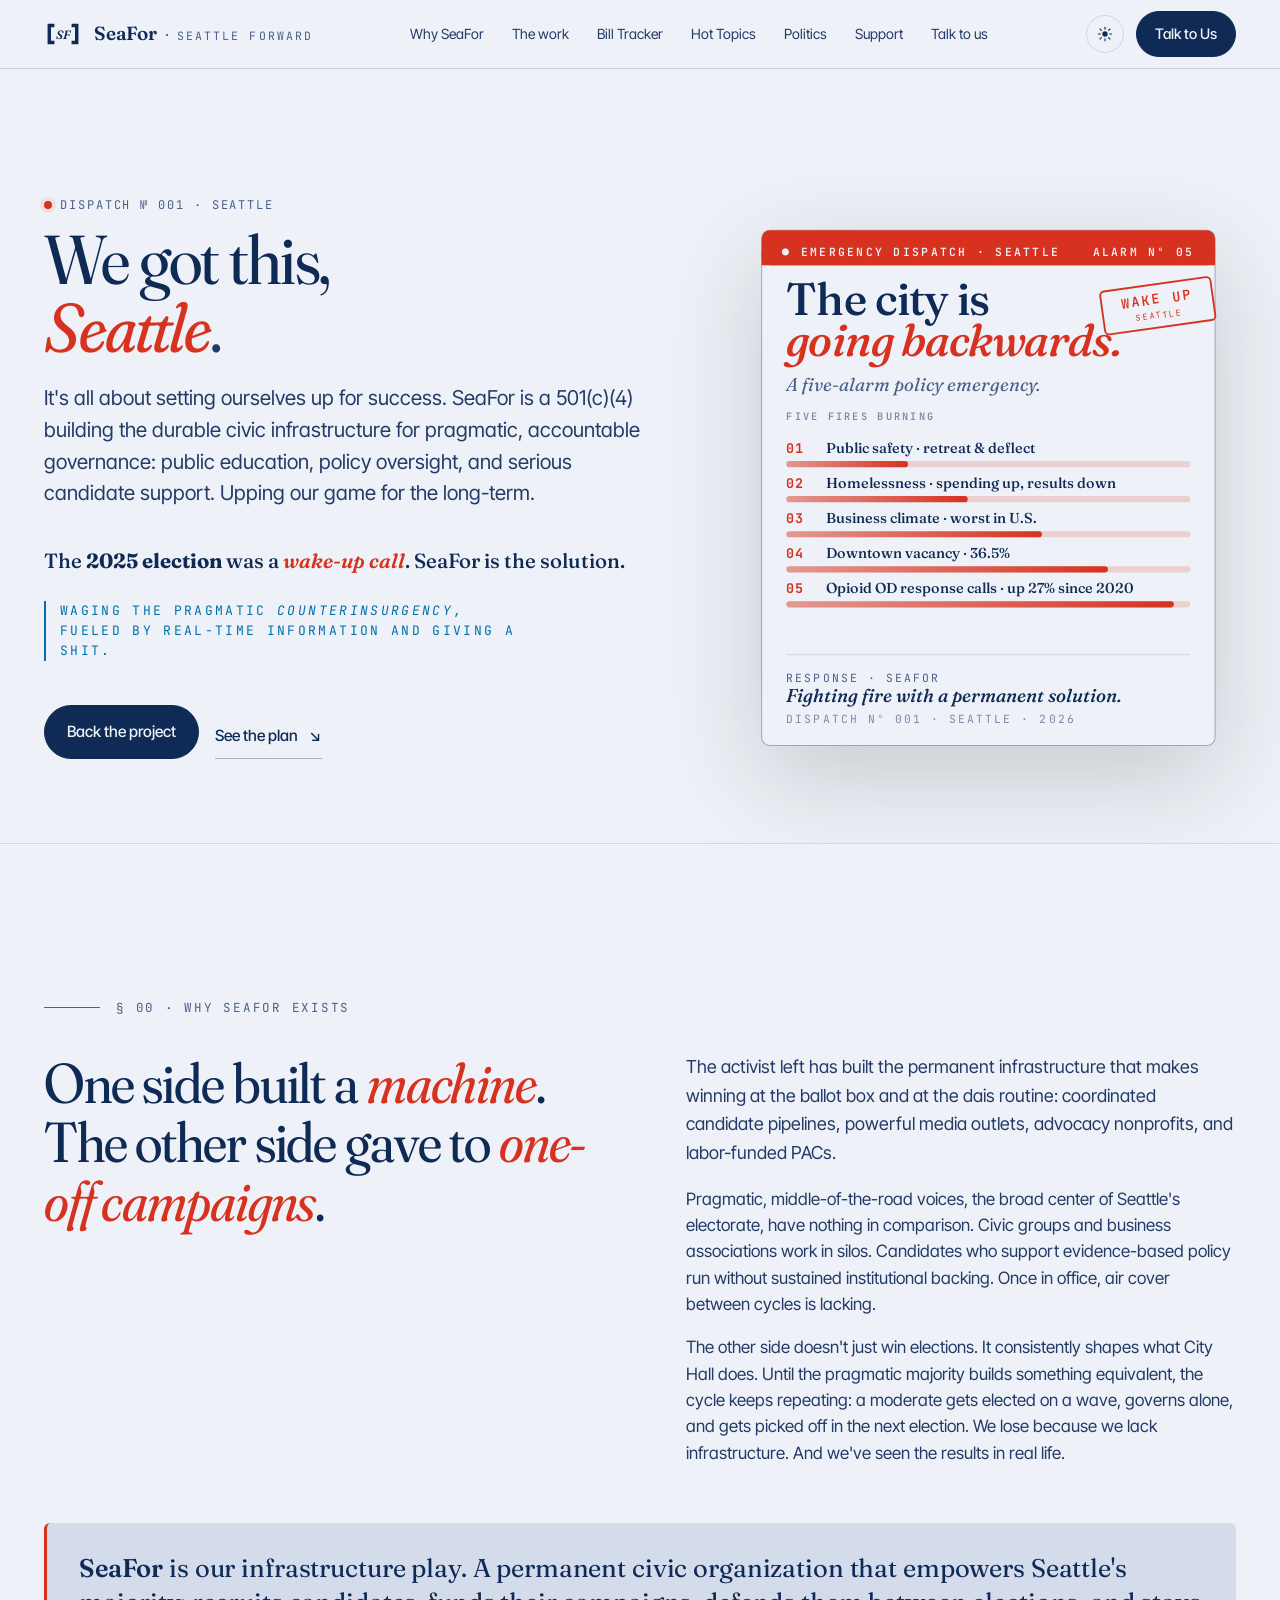
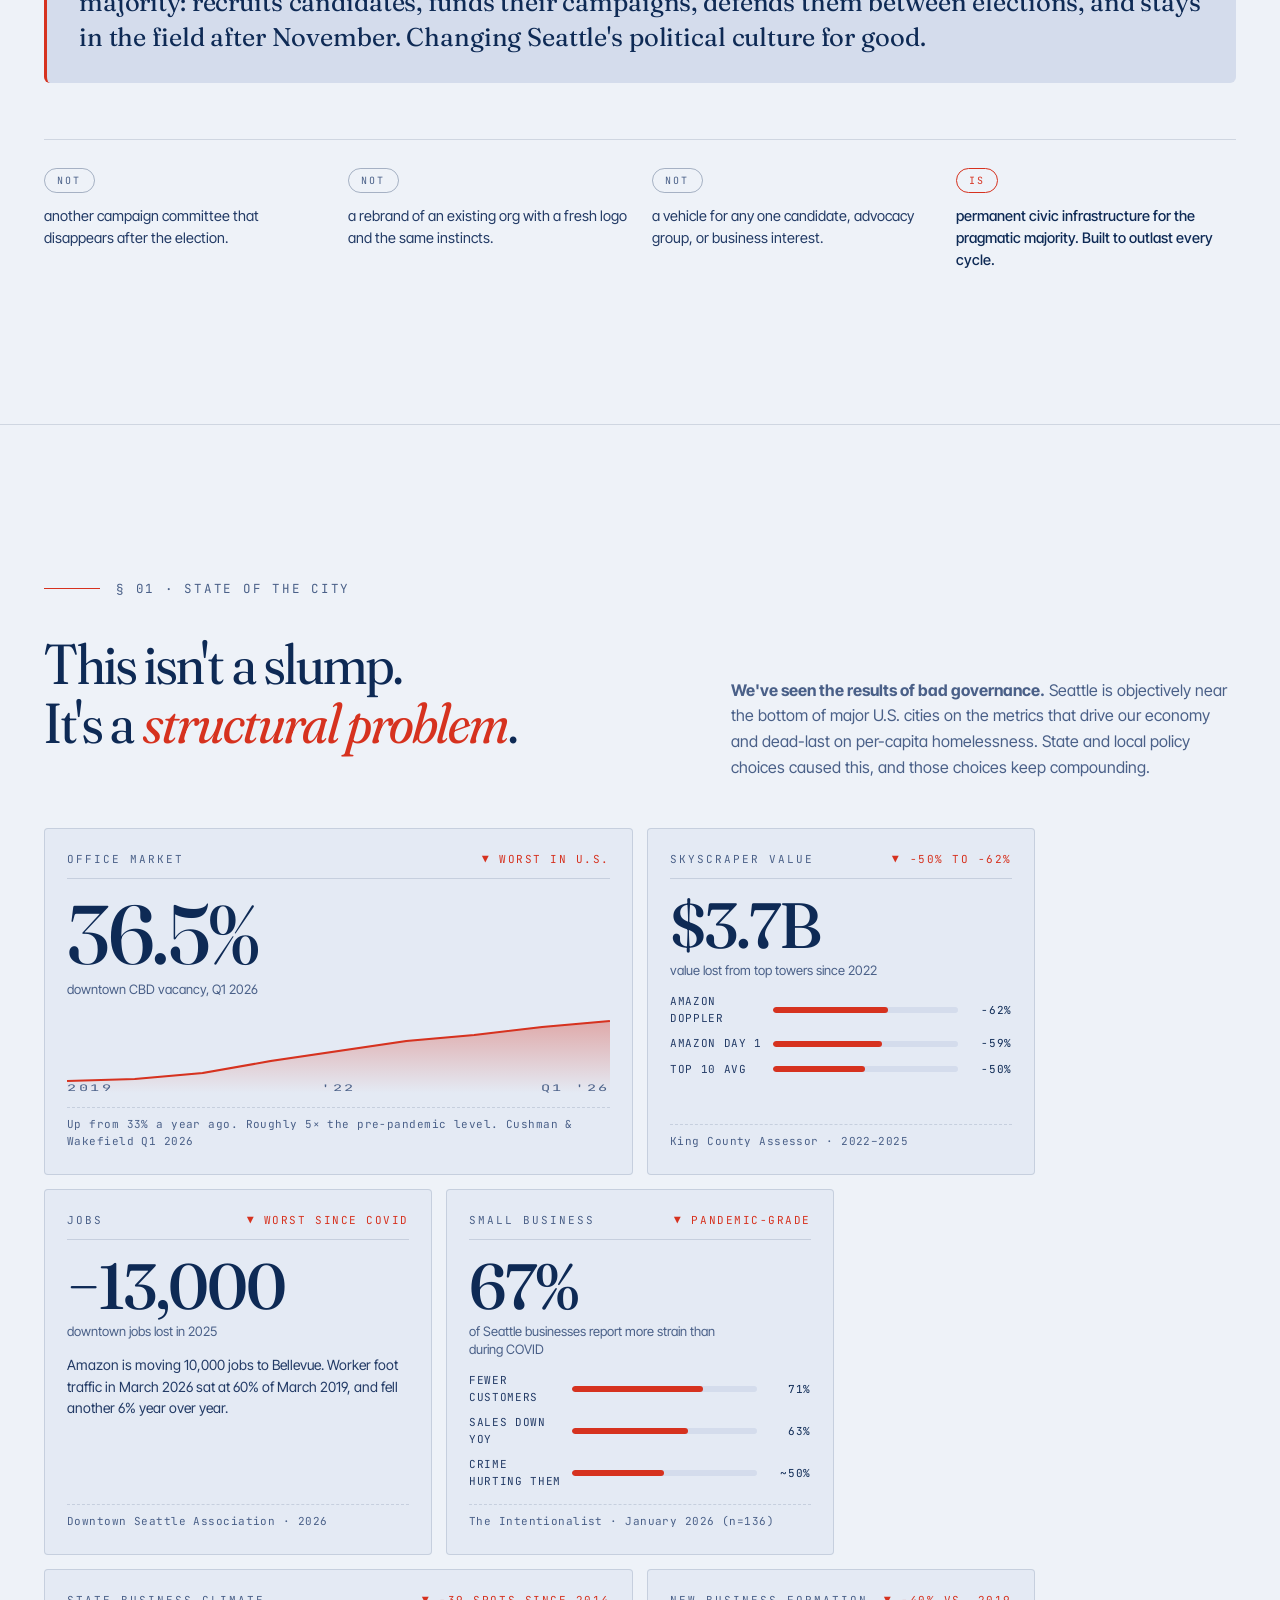
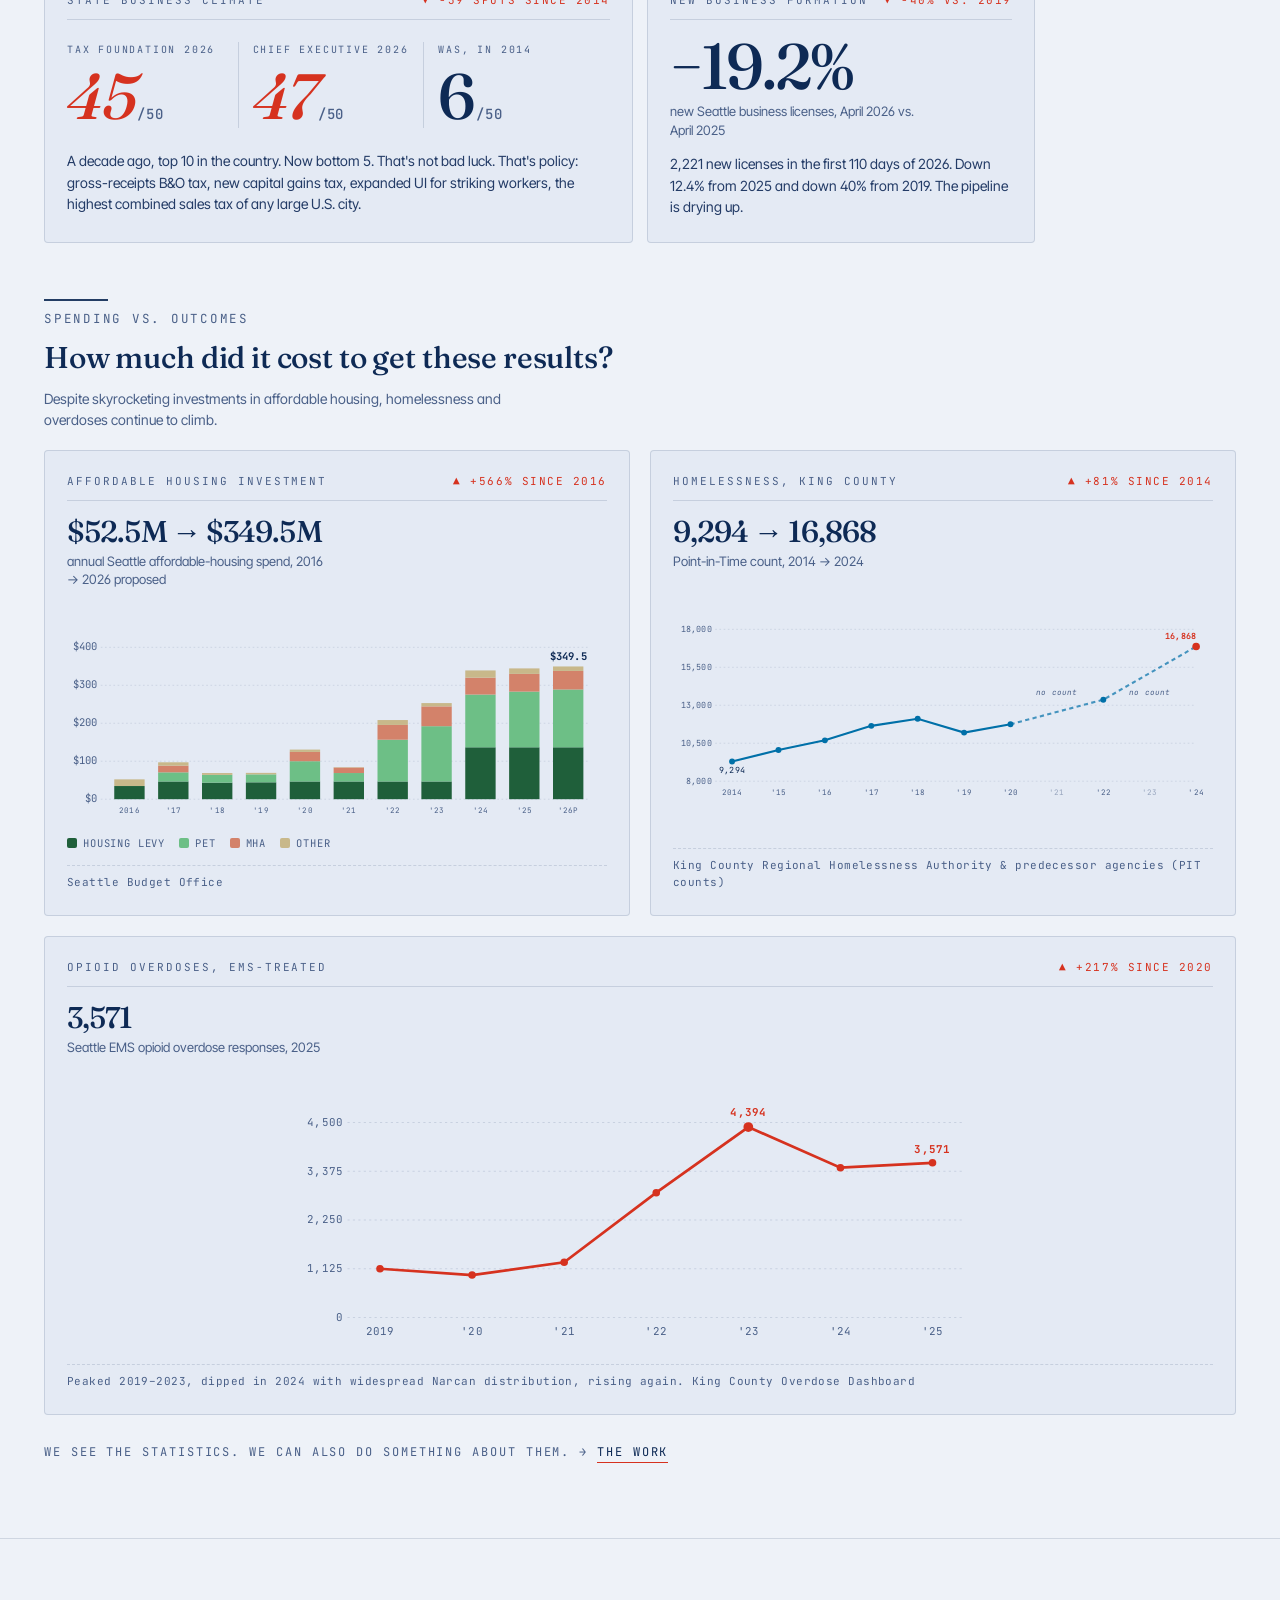
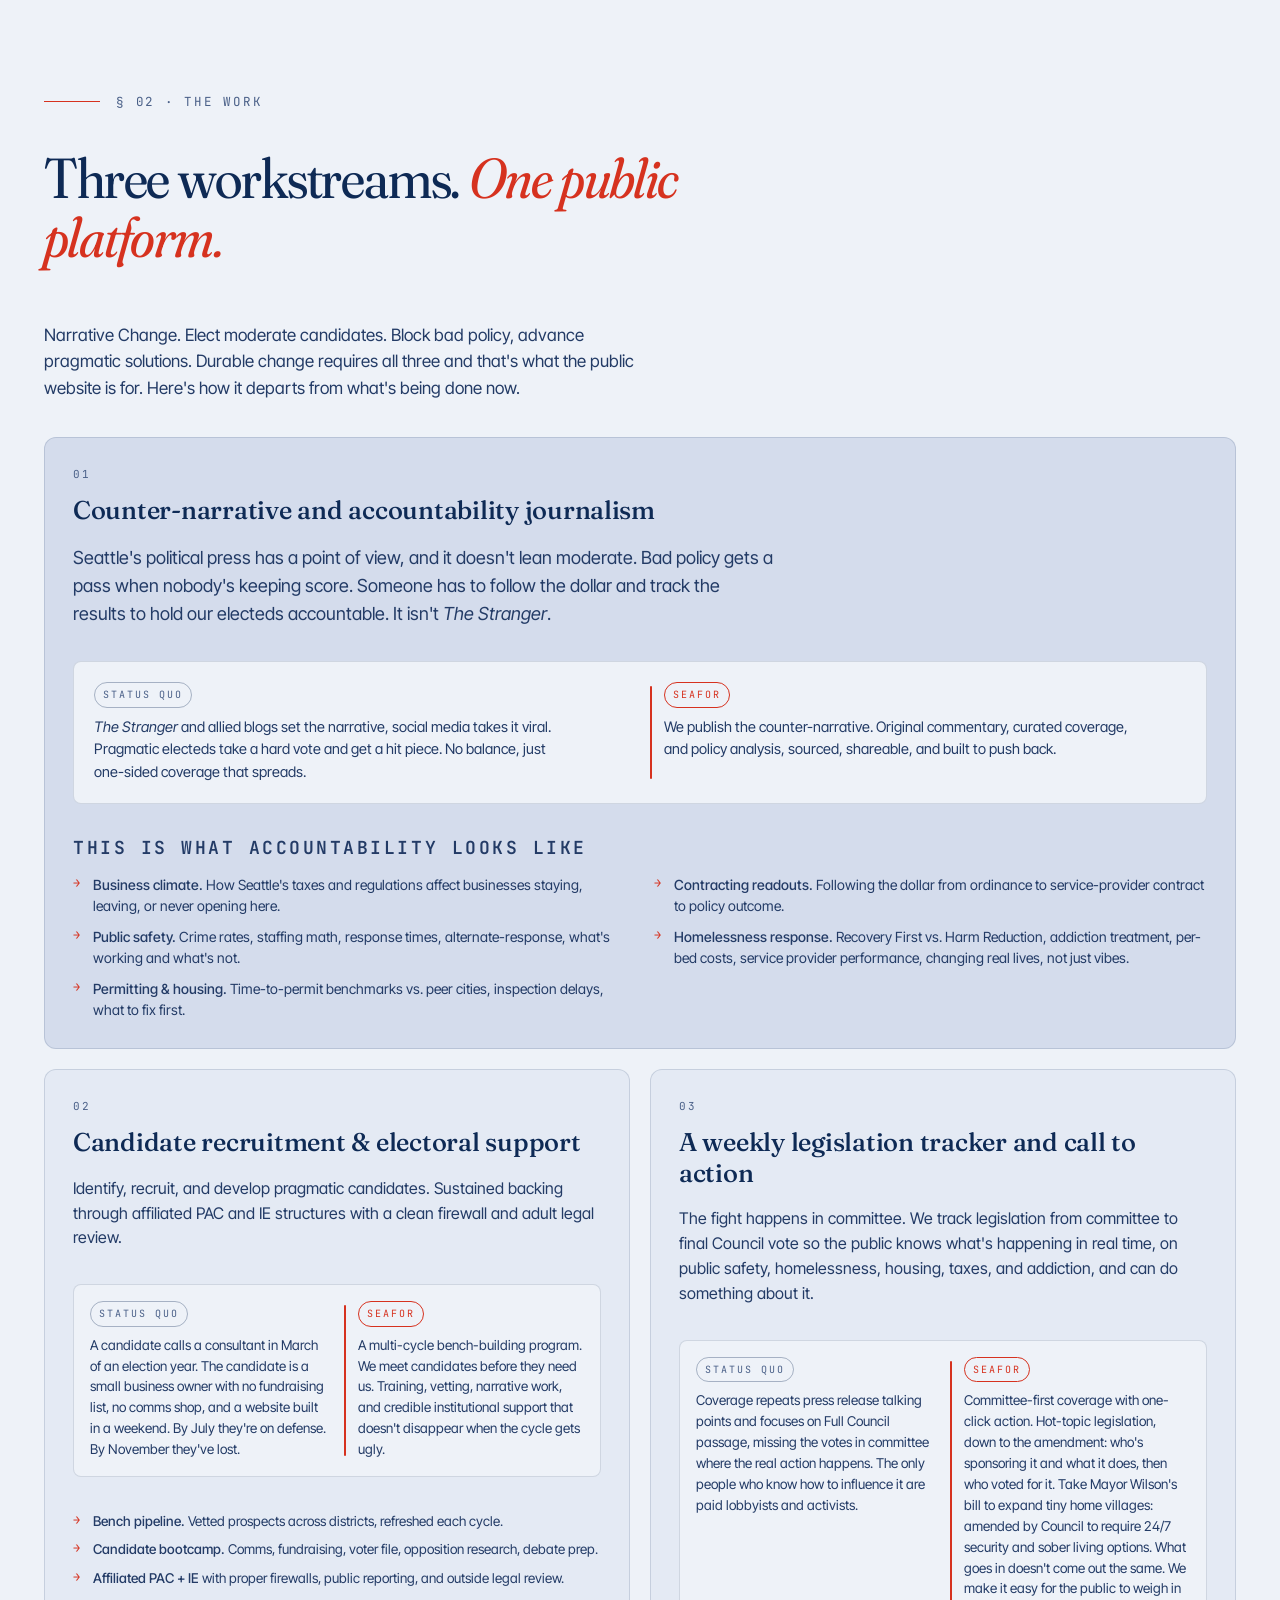
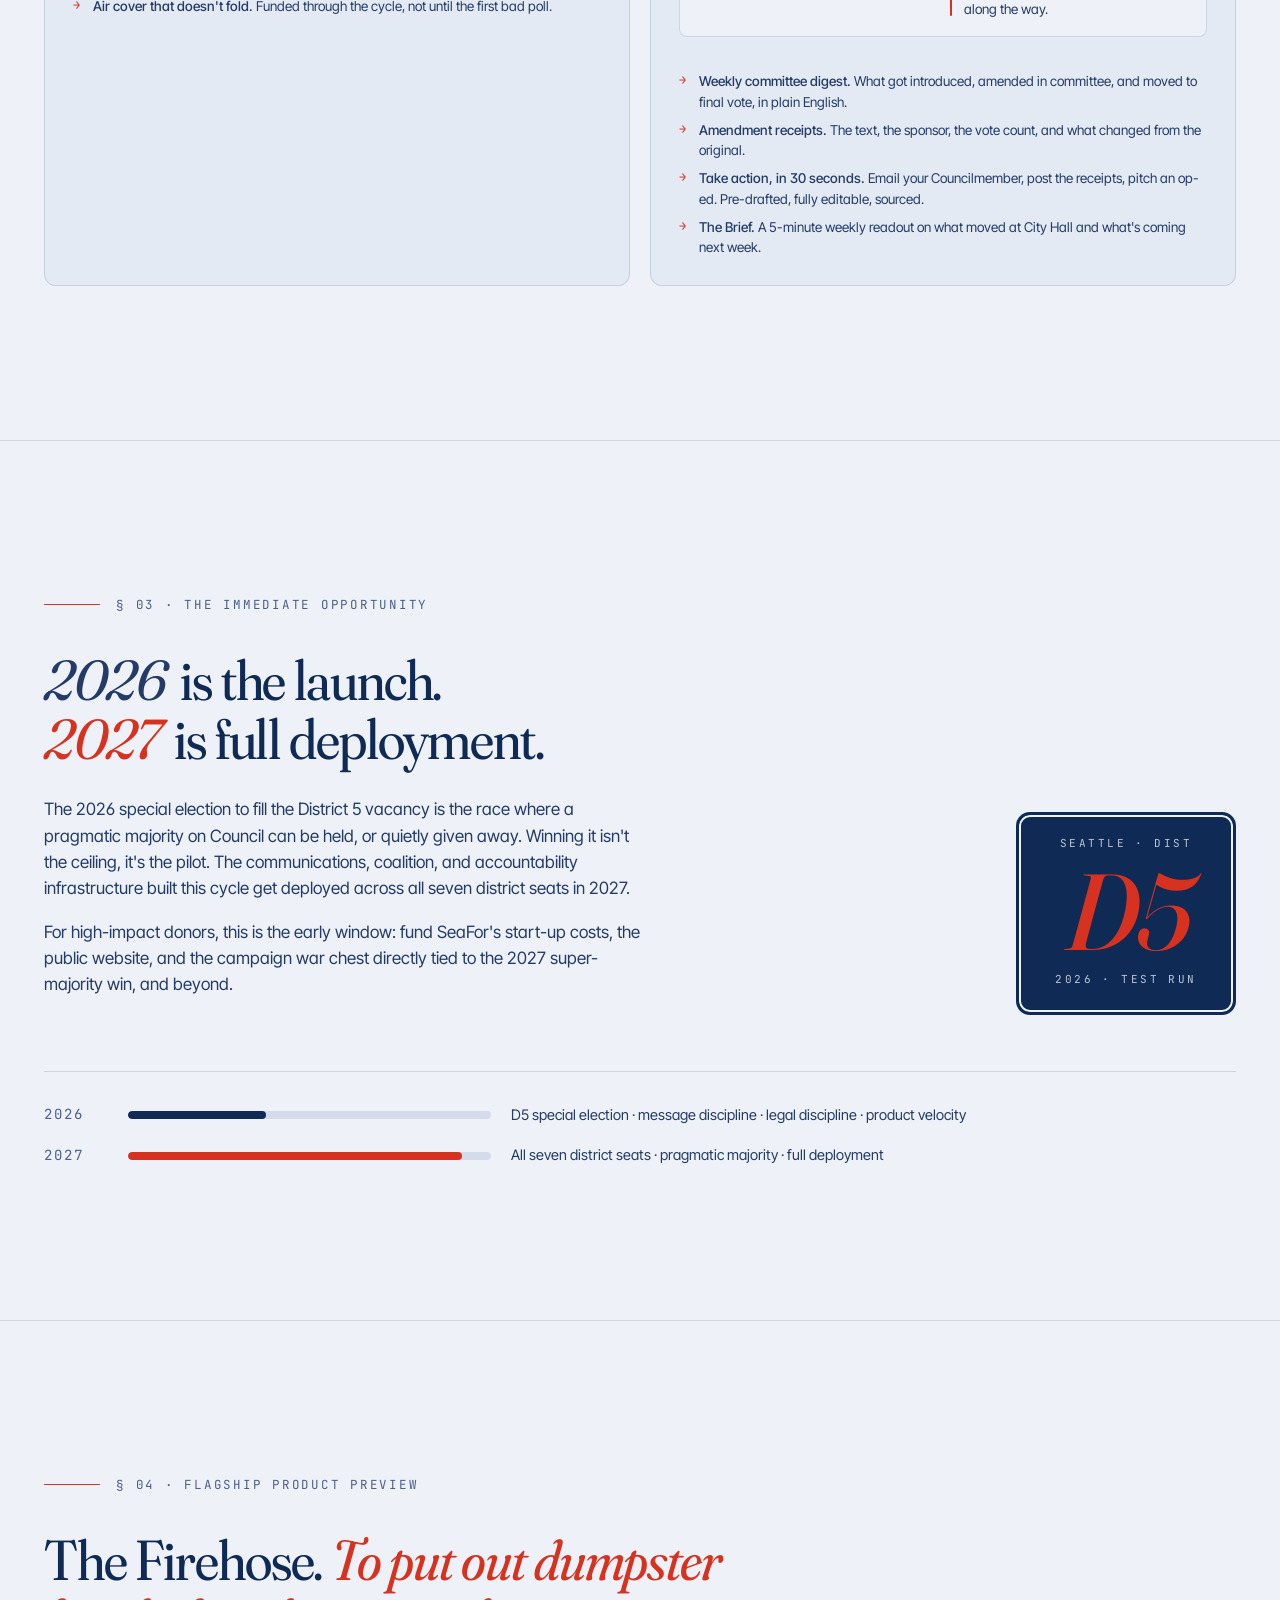
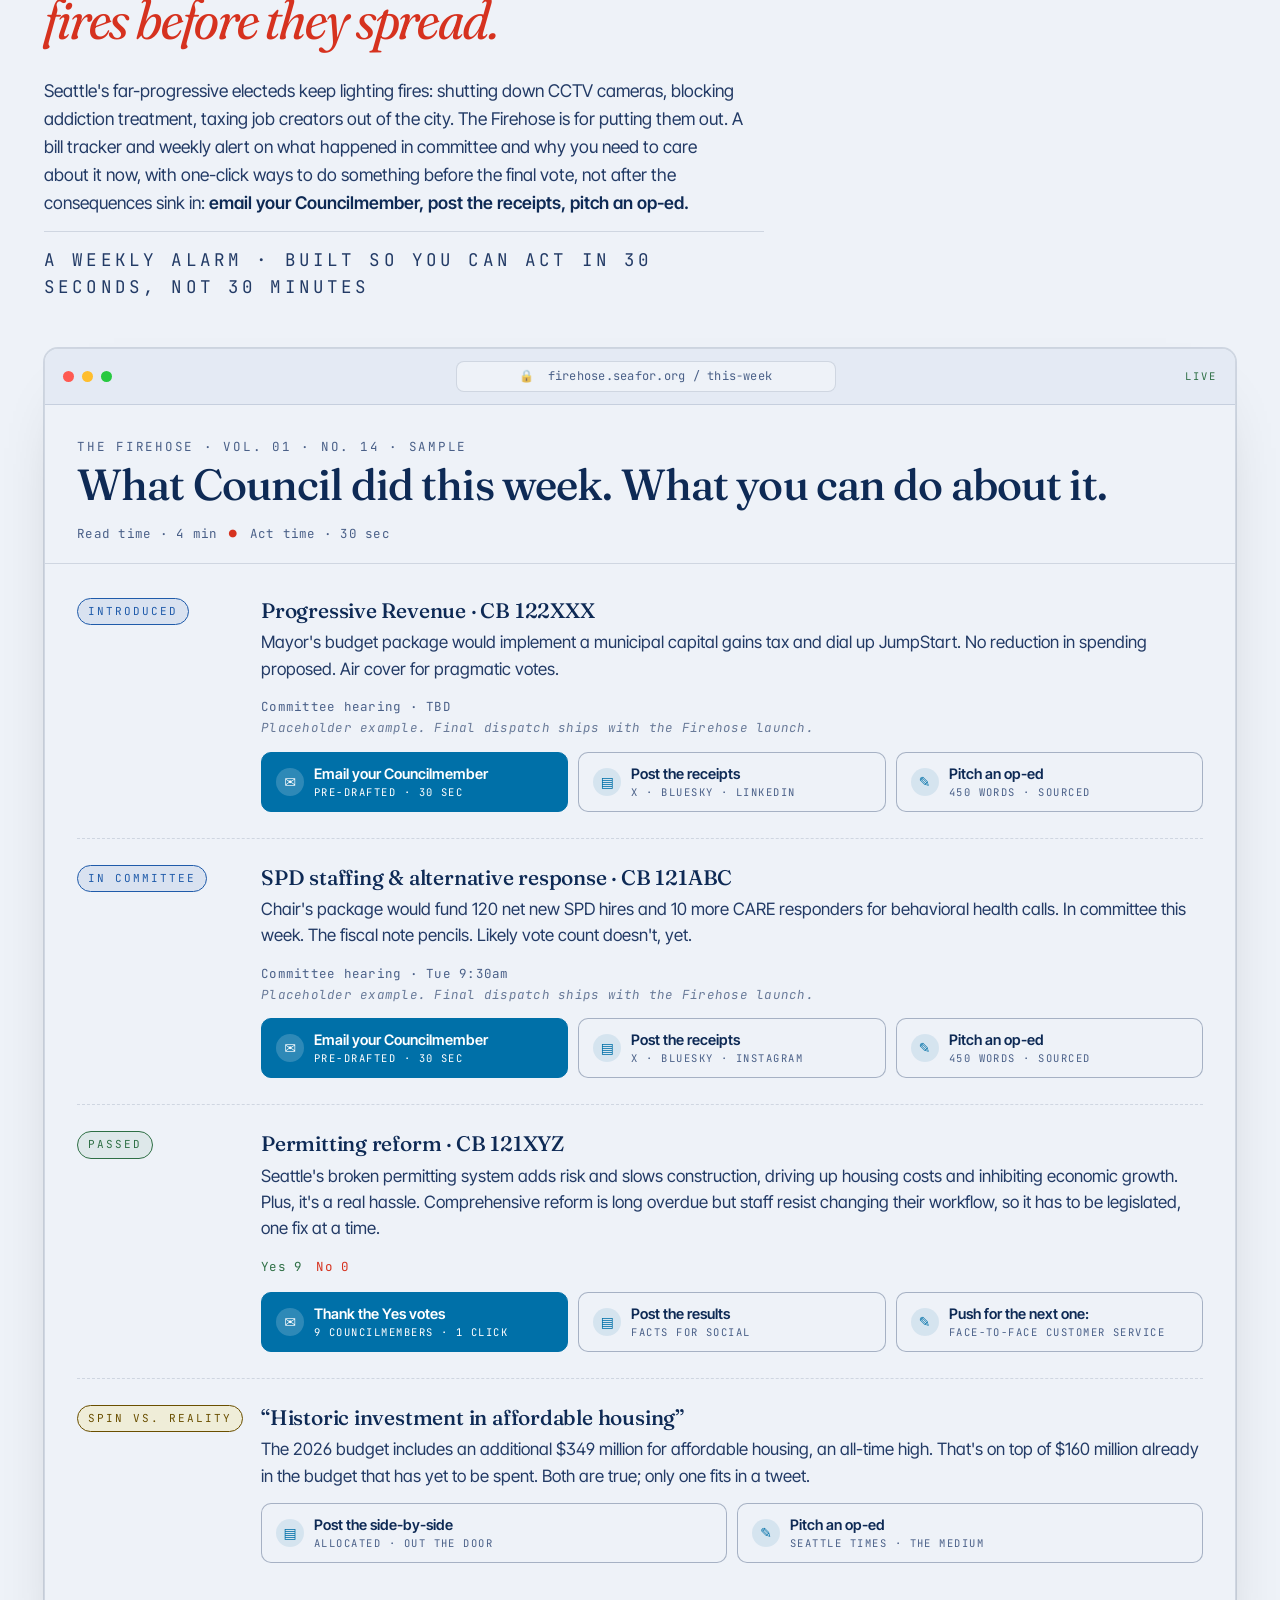
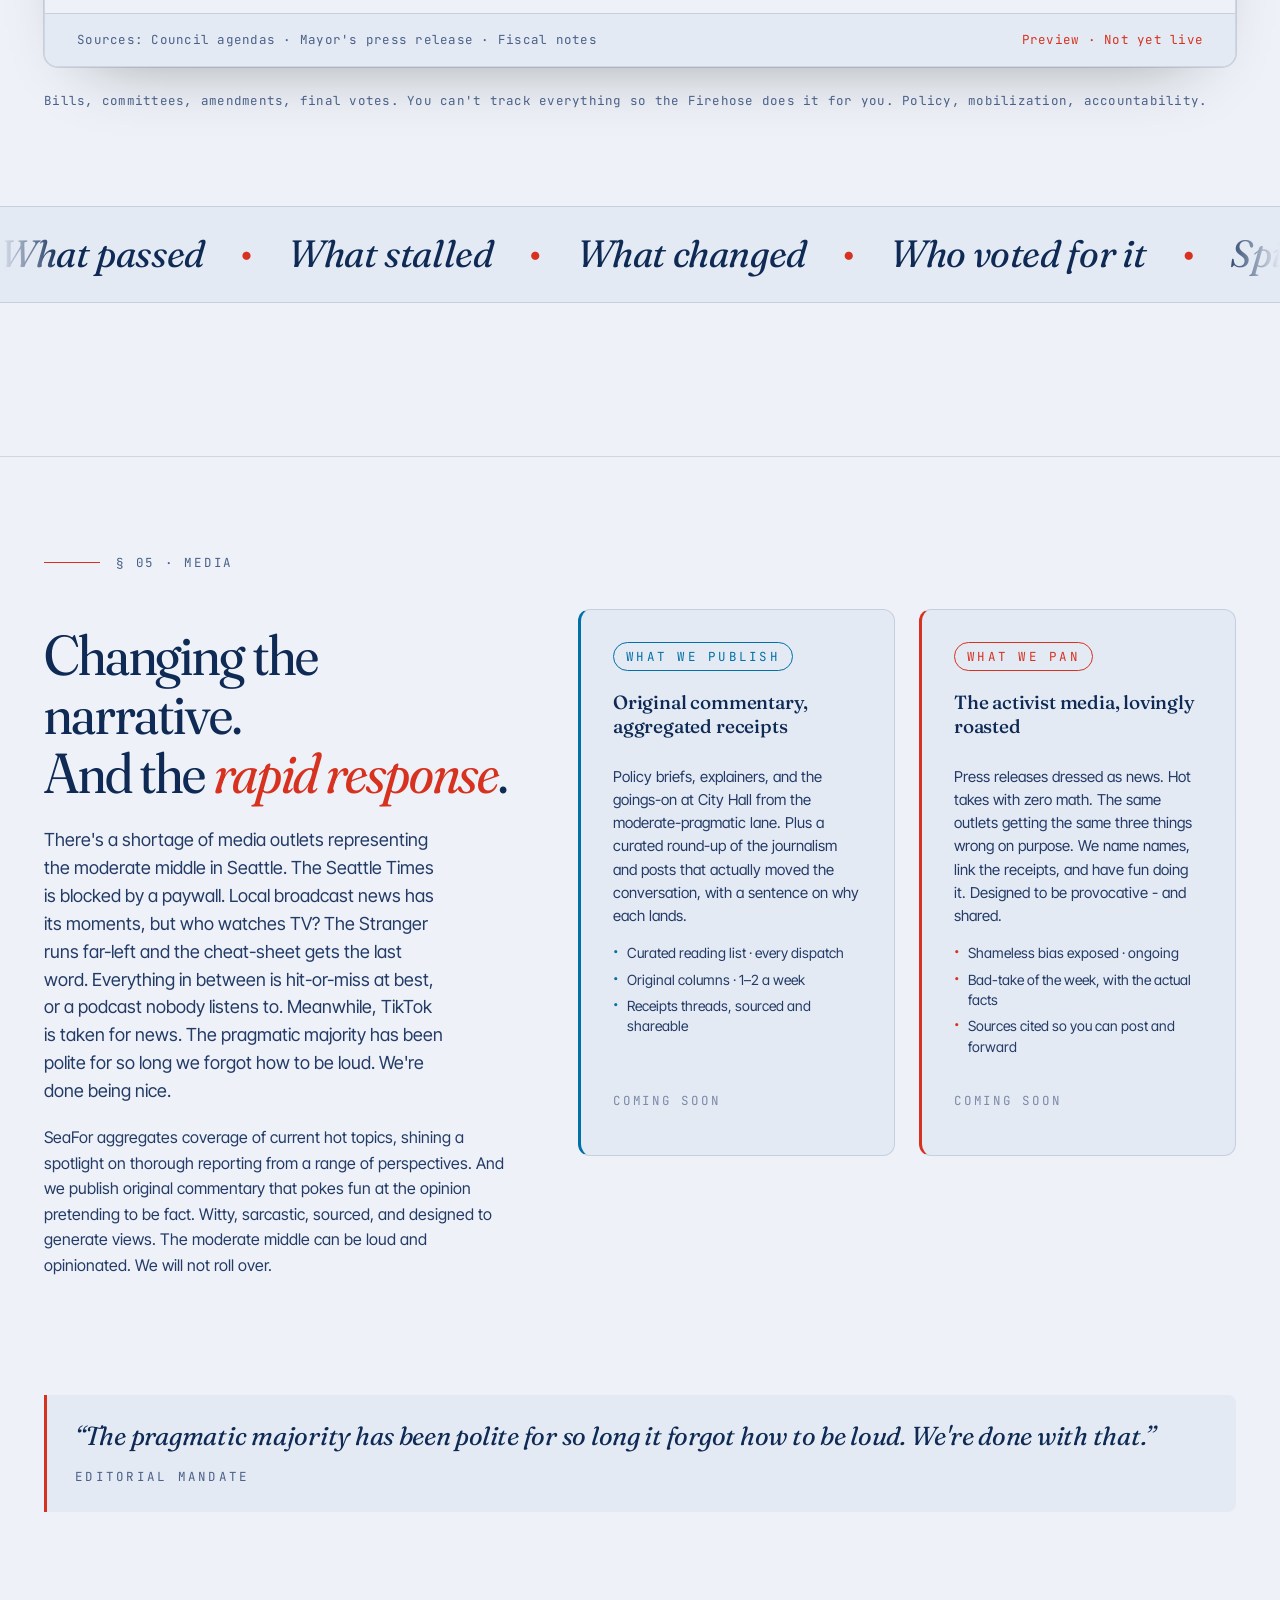
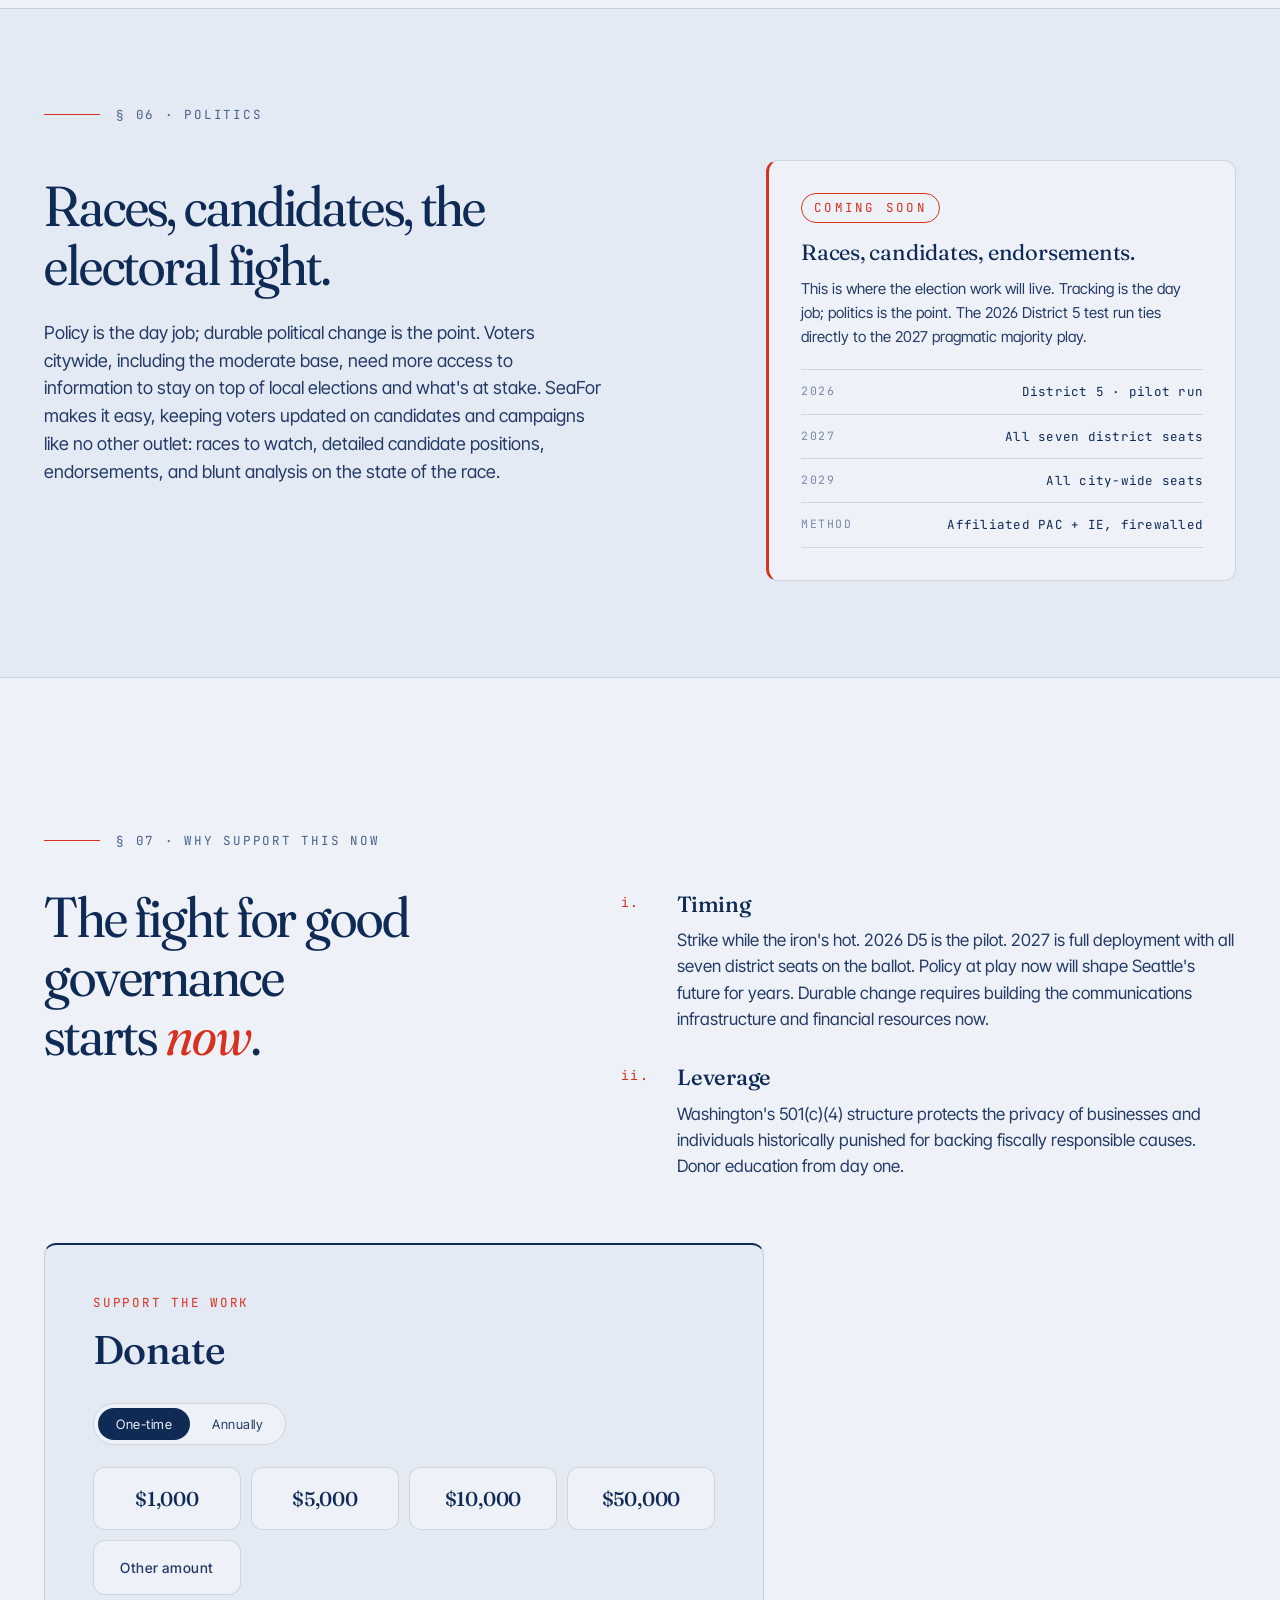
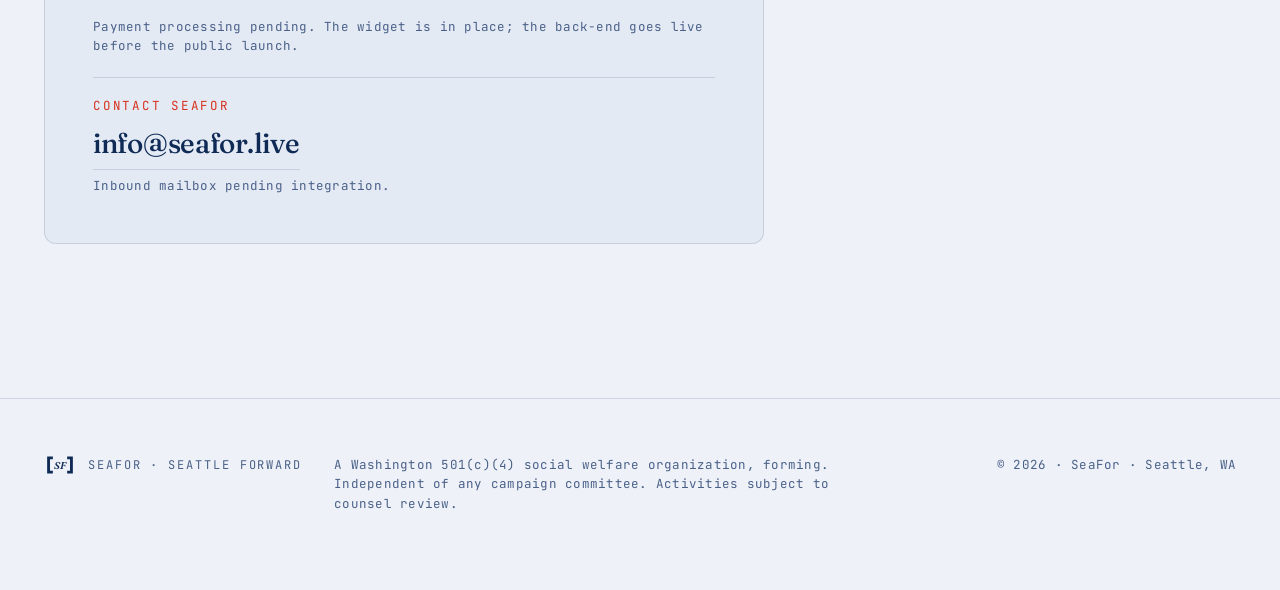
==== index.html @ 9d3f2cf2 "Round 3 copy edits per Sara: rewrite §05/§06/§07, add donate widget, FAQ updates §05 Media: - Lede t" ====
<!doctype html>
<html lang="en" data-theme="light">
<head>
  <meta charset="utf-8" />
  <meta name="viewport" content="width=device-width, initial-scale=1, viewport-fit=cover" />
  <title>SeaFor · Seattle, wake up. Time for a long-term fix.</title>
  <meta name="description" content="Seattle, wake up. Time for a long-term fix. SeaFor is a 501(c)(4) building durable civic infrastructure for pragmatic governance." />
  <meta name="theme-color" content="#0E2A55" />

  <meta property="og:title" content="SeaFor · Seattle, wake up. Time for a long-term fix." />
  <meta property="og:description" content="Seattle, wake up. Time for a long-term fix. SeaFor is the civic infrastructure for the pragmatic center." />
  <meta property="og:type" content="website" />

  <link rel="preconnect" href="https://fonts.googleapis.com" />
  <link rel="preconnect" href="https://fonts.gstatic.com" crossorigin />
  <link href="https://fonts.googleapis.com/css2?family=Fraunces:opsz,wght,SOFT,WONK@9..144,300..900,0..100,0..1&family=Inter+Tight:wght@300..700&family=JetBrains+Mono:wght@400;500;600&display=swap" rel="stylesheet" />

  <link rel="icon" type="image/svg+xml" href="data:image/svg+xml;utf8,<svg xmlns='http://www.w3.org/2000/svg' viewBox='0 0 32 32'><rect width='32' height='32' rx='4' fill='%230E0F0C'/><path d='M7 9 H11 V23 H7 Z M21 9 H25 V23 H21 Z' fill='%23F4F1EA'/><path d='M11 9 H21 V11 H13 V15 H20 V17 H13 V21 H21 V23 H11 Z' fill='%23F4F1EA'/></svg>" />

  <link rel="stylesheet" href="./styles.css" />
</head>
<body>
  <a class="skip-link" href="#main">Skip to content</a>

  <!-- Brand config: change BRAND_NAME and BRAND_TAGLINE here to swap the brand globally. -->
  <script>
    window.BRAND = {
      shortName: "SeaFor",
      longName: "Seattle Forward",
      tagline: "Civic infrastructure for pragmatic governance.",
      contactEmail: "founders@seafor.org"
    };
  </script>

  <header class="site-header" id="siteHeader">
    <div class="container header-row">
      <a class="brand" href="#top" aria-label="SeaFor home">
        <!-- The mark: bracketed S/F. Survives a rename. Only the wordmark swaps. -->
        <svg class="brand-mark" viewBox="0 0 44 28" aria-hidden="true" focusable="false">
          <path d="M4 2 H12 V6 H8 V22 H12 V26 H4 Z" fill="currentColor"/>
          <path d="M40 2 H32 V6 H36 V22 H32 V26 H40 Z" fill="currentColor"/>
          <text x="22" y="20" text-anchor="middle" font-family="Fraunces, serif" font-weight="600" font-size="14" fill="currentColor" font-style="italic">SF</text>
        </svg>
        <span class="brand-wordmark">
          <span class="brand-name" data-brand-name>SeaFor</span>
          <span class="brand-divider" aria-hidden="true">·</span>
          <span class="brand-long" data-brand-long>Seattle Forward</span>
        </span>
      </a>

      <nav class="nav" aria-label="Primary">
        <a href="#why">Why SeaFor</a>
        <a href="#work">The work</a>
        <a href="#tracker">Bill Tracker</a>
        <a href="#media">Hot Topics</a>
        <a href="#politics">Politics</a>
        <a href="#support">Support</a>
        <a href="./contact.html">Talk to us</a>
      </nav>

      <div class="header-actions">
        <button id="themeToggle" class="theme-toggle" type="button" aria-label="Toggle dark mode" aria-pressed="false">
          <svg class="i-sun" viewBox="0 0 24 24" aria-hidden="true"><circle cx="12" cy="12" r="4" fill="currentColor"/><g stroke="currentColor" stroke-width="1.6" stroke-linecap="round"><line x1="12" y1="2" x2="12" y2="5"/><line x1="12" y1="19" x2="12" y2="22"/><line x1="2" y1="12" x2="5" y2="12"/><line x1="19" y1="12" x2="22" y2="12"/><line x1="4.5" y1="4.5" x2="6.6" y2="6.6"/><line x1="17.4" y1="17.4" x2="19.5" y2="19.5"/><line x1="4.5" y1="19.5" x2="6.6" y2="17.4"/><line x1="17.4" y1="6.6" x2="19.5" y2="4.5"/></g></svg>
          <svg class="i-moon" viewBox="0 0 24 24" aria-hidden="true"><path d="M20 14.5A8 8 0 0 1 9.5 4 8 8 0 1 0 20 14.5Z" fill="currentColor"/></svg>
        </button>
        <a class="btn btn-primary" href="./contact.html">Talk to Us</a>
      </div>
    </div>
  </header>

  <main id="main">
    <!-- HERO -->
    <section class="hero" id="top">
      <div class="container hero-grid hero-grid--with-art">
        <div class="hero-text">
        <div class="hero-meta">
          <span class="dispatch-tag"><span class="dot"></span> Dispatch № 001 · Seattle</span>
        </div>

        <h1 class="hero-headline">
          We got this, <span class="hero-em"><em>Seattle</em>.</span>
        </h1>

        <p class="hero-deck">
          It's all about setting ourselves up for success. <span data-brand-name>SeaFor</span> is a 501(c)(4) building the durable civic infrastructure for pragmatic, accountable governance: public education, policy oversight, and serious candidate support. Upping our game for the long-term.
        </p>

        <p class="hero-wakeup">The <b>2025 election</b> was a <em>wake-up call</em>. <span data-brand-name>SeaFor</span> is the solution.</p>

        <p class="hero-tagline">Waging the pragmatic <em>counterinsurgency</em>, fueled by real-time information and giving a shit.</p>

        <div class="hero-cta">
          <a class="btn btn-primary btn-lg" href="./contact.html">Back the project</a>
          <a class="btn btn-link btn-lg" href="#work">See the plan <span aria-hidden="true">↘</span></a>
        </div>

        </div>

        <!-- Hero artwork: 5-alarm bulletin. Editorial typography, fire/urgency motif. -->
        <figure class="hero-art hero-art--home hero-art--alarm" aria-hidden="true">
          <svg viewBox="0 0 480 560" xmlns="http://www.w3.org/2000/svg" preserveAspectRatio="xMidYMid meet">
            <defs>
              <linearGradient id="alarmHeat" x1="0" x2="0" y1="0" y2="1">
                <stop offset="0%"  stop-color="var(--accent)" stop-opacity="0.85"/>
                <stop offset="60%" stop-color="var(--accent)" stop-opacity="0.55"/>
                <stop offset="100%" stop-color="var(--accent)" stop-opacity="0.0"/>
              </linearGradient>
              <linearGradient id="alarmBar" x1="0" x2="1" y1="0" y2="0">
                <stop offset="0%"  stop-color="var(--accent)" stop-opacity="0.35"/>
                <stop offset="100%" stop-color="var(--accent)" stop-opacity="1"/>
              </linearGradient>
            </defs>

            <!-- Paper card -->
            <rect x="20" y="40" width="440" height="500" rx="8" class="art-paper"/>

            <!-- Top alarm bar (solid accent) -->
            <rect x="20" y="40" width="440" height="34" rx="8" fill="var(--accent)"/>
            <rect x="20" y="60" width="440" height="14"  fill="var(--accent)"/>
            <text x="40"  y="62" class="art-alarm-eyebrow">●  EMERGENCY DISPATCH · SEATTLE</text>
            <text x="440" y="62" text-anchor="end" class="art-alarm-eyebrow">ALARM Nº 05</text>

            <!-- Headline -->
            <text x="44" y="122" class="art-h1">The city is</text>
            <text x="44" y="162" class="art-h1 art-h1--em">going backwards.</text>
            <text x="44" y="196" class="art-alarm-sub">A five-alarm policy emergency.</text>

            <!-- Five alarm strips: progressively more red as alarms escalate -->
            <g transform="translate(44 224)">
              <text x="0" y="0" class="art-alarm-list-eyebrow">FIVE FIRES BURNING</text>

              <!-- Row 1 -->
              <g transform="translate(0 18)">
                <text x="0"   y="14" class="art-alarm-num">01</text>
                <text x="38"  y="14" class="art-alarm-item">Public safety · retreat &amp; deflect</text>
                <rect x="0"   y="22" width="392" height="6" rx="3" fill="var(--accent)" fill-opacity="0.18"/>
                <rect x="0"   y="22" width="118" height="6" rx="3" fill="url(#alarmBar)"/>
              </g>
              <!-- Row 2 -->
              <g transform="translate(0 52)">
                <text x="0"   y="14" class="art-alarm-num">02</text>
                <text x="38"  y="14" class="art-alarm-item">Homelessness · spending up, results down</text>
                <rect x="0"   y="22" width="392" height="6" rx="3" fill="var(--accent)" fill-opacity="0.18"/>
                <rect x="0"   y="22" width="176" height="6" rx="3" fill="url(#alarmBar)"/>
              </g>
              <!-- Row 3 -->
              <g transform="translate(0 86)">
                <text x="0"   y="14" class="art-alarm-num">03</text>
                <text x="38"  y="14" class="art-alarm-item">Business climate · worst in U.S.</text>
                <rect x="0"   y="22" width="392" height="6" rx="3" fill="var(--accent)" fill-opacity="0.18"/>
                <rect x="0"   y="22" width="248" height="6" rx="3" fill="url(#alarmBar)"/>
              </g>
              <!-- Row 4 -->
              <g transform="translate(0 120)">
                <text x="0"   y="14" class="art-alarm-num">04</text>
                <text x="38"  y="14" class="art-alarm-item">Downtown vacancy · 36.5%</text>
                <rect x="0"   y="22" width="392" height="6" rx="3" fill="var(--accent)" fill-opacity="0.18"/>
                <rect x="0"   y="22" width="312" height="6" rx="3" fill="url(#alarmBar)"/>
              </g>
              <!-- Row 5 -->
              <g transform="translate(0 154)">
                <text x="0"   y="14" class="art-alarm-num">05</text>
                <text x="38"  y="14" class="art-alarm-item">Opioid OD response calls · up 27% since 2020</text>
                <rect x="0"   y="22" width="392" height="6" rx="3" fill="var(--accent)" fill-opacity="0.18"/>
                <rect x="0"   y="22" width="376" height="6" rx="3" fill="url(#alarmBar)"/>
              </g>
            </g>

            <!-- Footer: response signal -->
            <line x1="44" y1="452" x2="436" y2="452" class="art-rule"/>
            <text x="44"  y="478" class="art-meta">RESPONSE · SEAFOR</text>
            <text x="44"  y="498" class="art-alarm-cta">Fighting fire with a permanent solution.</text>
            <text x="44"  y="518" class="art-meta art-meta--mute">DISPATCH Nº 001 · SEATTLE · 2026</text>

            <!-- Corner stamp: WAKE UP -->
            <g transform="translate(348 100) rotate(-8)">
              <rect x="0" y="0" width="108" height="42" rx="4" fill="none" stroke="var(--accent)" stroke-width="1.8"/>
              <text x="54" y="19" text-anchor="middle" class="art-stamp-text">WAKE UP</text>
              <text x="54" y="33" text-anchor="middle" class="art-stamp-sub">SEATTLE</text>
            </g>
          </svg>
        </figure>
      </div>

    </section>

    <!-- WHY (reordered above State of the city) -->
    <section class="section section-why" id="why">
      <div class="container">
        <div class="section-head">
          <span class="rule"></span>
          <span class="section-kicker mono uppercase small">§ 00 · Why SeaFor exists</span>
        </div>

        <div class="why-grid">
          <h2 class="display-2">
            One side built a <em>machine</em>.<br/>
            The other side gave to <em>one-off campaigns</em>.
          </h2>

          <div class="why-body">
            <p class="lede">
              The activist left has built the permanent infrastructure that makes winning at the ballot box and at the dais routine: coordinated candidate pipelines, powerful media outlets, advocacy nonprofits, and labor-funded PACs.
            </p>
            <p>
              Pragmatic, middle-of-the-road voices, the broad center of Seattle's electorate, have nothing in comparison. Civic groups and business associations work in silos. Candidates who support evidence-based policy run without sustained institutional backing. Once in office, air cover between cycles is lacking.
            </p>
            <p>
              The other side doesn't just win elections. It consistently shapes what City Hall does. Until the pragmatic majority builds something equivalent, the cycle keeps repeating: a moderate gets elected on a wave, governs alone, and gets picked off in the next election. We lose because we lack infrastructure. And we've seen the <a href="#state">results</a> in real life.
            </p>
          </div>
        </div>

        <p class="why-emphasis">
          <span data-brand-name>SeaFor</span> is our infrastructure play. A permanent civic organization that empowers Seattle's majority: recruits candidates, funds their campaigns, defends them between elections, and stays in the field after November. Changing Seattle's political culture for good.
        </p>

        <div class="why-isnt">
          <div class="isnt-row">
            <span class="isnt-tag isnt-tag--no">Not</span>
            <p>another campaign committee that disappears after the election.</p>
          </div>
          <div class="isnt-row">
            <span class="isnt-tag isnt-tag--no">Not</span>
            <p>a rebrand of an existing org with a fresh logo and the same instincts.</p>
          </div>
          <div class="isnt-row">
            <span class="isnt-tag isnt-tag--no">Not</span>
            <p>a vehicle for any one candidate, advocacy group, or business interest.</p>
          </div>
          <div class="isnt-row isnt-row--is">
            <span class="isnt-tag isnt-tag--yes">Is</span>
            <p>permanent civic infrastructure for the pragmatic majority. Built to outlast every cycle.</p>
          </div>
        </div>
      </div>
    </section>

    <!-- STATE OF THE CITY (reordered below Why) -->
    <section class="section section-diag" id="state">
      <div class="container">
        <div class="section-head">
          <span class="rule"></span>
          <span class="section-kicker mono uppercase small">§ 01 · State of the city</span>
        </div>

        <div class="diag-head">
          <h2 class="display-2 diag-h2">
            This isn't a slump.<br/>
            It's a <em>structural problem</em>.
          </h2>
          <p class="diag-deck">
            <b>We've seen the results of bad governance.</b> Seattle is objectively near the bottom of major U.S. cities on the metrics that drive our economy and dead-last on per-capita homelessness. State and local policy choices caused this, and those choices keep compounding.
          </p>
        </div>

        <div class="stat-grid">

          <article class="stat-card stat-card--lg">
            <header class="stat-head">
              <span class="stat-tag mono">Office market</span>
              <span class="stat-trend stat-trend--down mono">▼ Worst in U.S.</span>
            </header>
            <div class="stat-figure">
              <span class="stat-num">36.5%</span>
              <span class="stat-unit">downtown CBD vacancy, Q1 2026</span>
            </div>
            <svg class="spark" viewBox="0 0 320 80" preserveAspectRatio="none" aria-hidden="true">
              <defs>
                <linearGradient id="sparkA" x1="0" x2="0" y1="0" y2="1">
                  <stop offset="0%" stop-color="var(--accent)" stop-opacity="0.35"/>
                  <stop offset="100%" stop-color="var(--accent)" stop-opacity="0"/>
                </linearGradient>
              </defs>
              <path d="M0,68 L40,66 L80,60 L120,48 L160,38 L200,28 L240,22 L280,14 L320,8 L320,80 L0,80 Z" fill="url(#sparkA)"/>
              <path d="M0,68 L40,66 L80,60 L120,48 L160,38 L200,28 L240,22 L280,14 L320,8" fill="none" stroke="var(--accent)" stroke-width="2"/>
              <g class="spark-axis">
                <text x="0" y="78" class="spark-lbl">2019</text>
                <text x="160" y="78" class="spark-lbl" text-anchor="middle">'22</text>
                <text x="320" y="78" class="spark-lbl" text-anchor="end">Q1 '26</text>
              </g>
            </svg>
            <p class="stat-foot">Up from 33% a year ago. Roughly 5× the pre-pandemic level. <cite>Cushman &amp; Wakefield Q1 2026</cite></p>
          </article>

          <article class="stat-card">
            <header class="stat-head">
              <span class="stat-tag mono">Skyscraper value</span>
              <span class="stat-trend stat-trend--down mono">▼ −50% to −62%</span>
            </header>
            <div class="stat-figure">
              <span class="stat-num">$3.7B</span>
              <span class="stat-unit">value lost from top towers since 2022</span>
            </div>
            <ul class="bar-stack" aria-label="Tower value lost">
              <li><span class="bar-lbl">Amazon Doppler</span><span class="bar"><span class="bar-fill" style="--w:62%"></span></span><span class="bar-num">−62%</span></li>
              <li><span class="bar-lbl">Amazon Day 1</span><span class="bar"><span class="bar-fill" style="--w:59%"></span></span><span class="bar-num">−59%</span></li>
              <li><span class="bar-lbl">Top 10 avg</span><span class="bar"><span class="bar-fill" style="--w:50%"></span></span><span class="bar-num">−50%</span></li>
            </ul>
            <p class="stat-foot"><cite>King County Assessor · 2022–2025</cite></p>
          </article>

          <article class="stat-card">
            <header class="stat-head">
              <span class="stat-tag mono">Jobs</span>
              <span class="stat-trend stat-trend--down mono">▼ Worst since COVID</span>
            </header>
            <div class="stat-figure">
              <span class="stat-num">−13,000</span>
              <span class="stat-unit">downtown jobs lost in 2025</span>
            </div>
            <p class="stat-body">Amazon is moving 10,000 jobs to Bellevue. Worker foot traffic in March 2026 sat at 60% of March 2019, and fell another 6% year over year.</p>
            <p class="stat-foot"><cite>Downtown Seattle Association · 2026</cite></p>
          </article>

          <article class="stat-card">
            <header class="stat-head">
              <span class="stat-tag mono">Small business</span>
              <span class="stat-trend stat-trend--down mono">▼ Pandemic-grade</span>
            </header>
            <div class="stat-figure">
              <span class="stat-num">67%</span>
              <span class="stat-unit">of Seattle businesses report more strain than during COVID</span>
            </div>
            <ul class="bar-stack" aria-label="Owner self-report">
              <li><span class="bar-lbl">Fewer customers</span><span class="bar"><span class="bar-fill" style="--w:71%"></span></span><span class="bar-num">71%</span></li>
              <li><span class="bar-lbl">Sales down YoY</span><span class="bar"><span class="bar-fill" style="--w:63%"></span></span><span class="bar-num">63%</span></li>
              <li><span class="bar-lbl">Crime hurting them</span><span class="bar"><span class="bar-fill" style="--w:50%"></span></span><span class="bar-num">~50%</span></li>
            </ul>
            <p class="stat-foot"><cite>The Intentionalist · January 2026 (n=136)</cite></p>
          </article>

          <article class="stat-card stat-card--lg stat-card--rank">
            <header class="stat-head">
              <span class="stat-tag mono">State business climate</span>
              <span class="stat-trend stat-trend--down mono">▼ −39 spots since 2014</span>
            </header>
            <div class="rank-row">
              <div class="rank-item">
                <span class="rank-label mono">Tax Foundation 2026</span>
                <span class="rank-num"><b>45</b><span class="rank-of">/50</span></span>
              </div>
              <div class="rank-item">
                <span class="rank-label mono">Chief Executive 2026</span>
                <span class="rank-num"><b>47</b><span class="rank-of">/50</span></span>
              </div>
              <div class="rank-item">
                <span class="rank-label mono">Was, in 2014</span>
                <span class="rank-num rank-then"><b>6</b><span class="rank-of">/50</span></span>
              </div>
            </div>
            <p class="stat-body">A decade ago, top 10 in the country. Now bottom 5. That's not bad luck. That's policy: gross-receipts B&amp;O tax, new capital gains tax, expanded UI for striking workers, the highest combined sales tax of any large U.S. city.</p>
          </article>

          <article class="stat-card">
            <header class="stat-head">
              <span class="stat-tag mono">New business formation</span>
              <span class="stat-trend stat-trend--down mono">▼ −40% vs. 2019</span>
            </header>
            <div class="stat-figure">
              <span class="stat-num">−19.2%</span>
              <span class="stat-unit">new Seattle business licenses, April 2026 vs. April 2025</span>
            </div>
            <p class="stat-body">2,221 new licenses in the first 110 days of 2026. Down 12.4% from 2025 and down 40% from 2019. The pipeline is drying up.</p>
          </article>

        </div>

        <div class="diag-subhead">
          <span class="rule"></span>
          <span class="section-kicker mono uppercase small">Spending vs. outcomes</span>
          <h3 class="diag-h3">How much did it cost to get these results?</h3>
          <p class="diag-subdeck">Despite skyrocketing investments in affordable housing, homelessness and overdoses continue to climb.</p>
        </div>

        <div class="chart-grid">

          <!-- CHART 1: Affordable housing investment, $52.5M -> $349.5M -->
          <article class="stat-card chart-card">
            <header class="stat-head">
              <span class="stat-tag mono">Affordable housing investment</span>
              <span class="stat-trend stat-trend--up-bad mono">▲ +566% since 2016</span>
            </header>
            <div class="stat-figure">
              <span class="stat-num">$52.5M → $349.5M</span>
              <span class="stat-unit">annual Seattle affordable-housing spend, 2016 → 2026 proposed</span>
            </div>
            <figure class="chart">
              <svg viewBox="0 0 640 240" preserveAspectRatio="xMidYMid meet" role="img" aria-label="Stacked bar chart of Seattle affordable housing spending by source 2016 to 2026 proposed">
                <!-- gridlines -->
                <g class="grid" stroke="var(--fg-3)" stroke-opacity=".18" stroke-dasharray="2 3">
                  <line x1="40" x2="620" y1="30" y2="30"/>
                  <line x1="40" x2="620" y1="75" y2="75"/>
                  <line x1="40" x2="620" y1="120" y2="120"/>
                  <line x1="40" x2="620" y1="165" y2="165"/>
                  <line x1="40" x2="620" y1="210" y2="210"/>
                </g>
                <!-- y-axis labels (each gridline = $100M, scale: $0 at y=210, $400M at y=30, so 1 unit = .45px per $M) -->
                <g class="axis-y mono small" fill="var(--fg-3)" font-size="10">
                  <text x="36" y="33" text-anchor="end">$400</text>
                  <text x="36" y="78" text-anchor="end">$300</text>
                  <text x="36" y="123" text-anchor="end">$200</text>
                  <text x="36" y="168" text-anchor="end">$100</text>
                  <text x="36" y="213" text-anchor="end">$0</text>
                </g>
                <!--
                  Bars (11 years 2016..2026P, x step ~50, width 36)
                  Stacks (Levy, PET, MHA, Other) totals from Sara's chart:
                  2016: 52.5  | 2017: 97.2  | 2018: 69.0 | 2019: 69.4 | 2020: 130.7 | 2021: 84.5
                  2022: 208.4 | 2023: 253.0 | 2024: 339.1 | 2025: 344.3 | 2026P: 349.5
                  Visual scale: y_pixels_per_$M = (210-30)/400 = 0.45
                  We render four-segment stacks with approximate splits proportional to source chart.
                -->
                <g class="bars">
                  <!-- 2016 total 52.5: Levy 35, PET 0, MHA 0, Other 17.5 -->
                  <rect x="56" y="194.4" width="36" height="15.6" fill="var(--chart-levy)"/>
                  <rect x="56" y="186.5" width="36" height="7.9" fill="var(--chart-other)"/>
                  <!-- 2017 total 97.2 -->
                  <rect x="108" y="189.0" width="36" height="21.0" fill="var(--chart-levy)"/>
                  <rect x="108" y="178.2" width="36" height="10.8" fill="var(--chart-pet)"/>
                  <rect x="108" y="170.3" width="36" height="7.9" fill="var(--chart-mha)"/>
                  <rect x="108" y="166.3" width="36" height="4.0" fill="var(--chart-other)"/>
                  <!-- 2018 total 69.0 -->
                  <rect x="160" y="190.4" width="36" height="19.6" fill="var(--chart-levy)"/>
                  <rect x="160" y="181.2" width="36" height="9.2" fill="var(--chart-pet)"/>
                  <rect x="160" y="179.0" width="36" height="2.2" fill="var(--chart-other)"/>
                  <!-- 2019 total 69.4 -->
                  <rect x="212" y="190.0" width="36" height="20.0" fill="var(--chart-levy)"/>
                  <rect x="212" y="180.6" width="36" height="9.4" fill="var(--chart-pet)"/>
                  <rect x="212" y="178.8" width="36" height="1.8" fill="var(--chart-other)"/>
                  <!-- 2020 total 130.7 -->
                  <rect x="264" y="189.0" width="36" height="21.0" fill="var(--chart-levy)"/>
                  <rect x="264" y="165.0" width="36" height="24.0" fill="var(--chart-pet)"/>
                  <rect x="264" y="154.0" width="36" height="11.0" fill="var(--chart-mha)"/>
                  <rect x="264" y="151.2" width="36" height="2.8" fill="var(--chart-other)"/>
                  <!-- 2021 total 84.5 -->
                  <rect x="316" y="189.0" width="36" height="21.0" fill="var(--chart-levy)"/>
                  <rect x="316" y="179.0" width="36" height="10.0" fill="var(--chart-pet)"/>
                  <rect x="316" y="172.5" width="36" height="6.5" fill="var(--chart-mha)"/>
                  <rect x="316" y="172.0" width="36" height="0.5" fill="var(--chart-other)"/>
                  <!-- 2022 total 208.4 -->
                  <rect x="368" y="189.0" width="36" height="21.0" fill="var(--chart-levy)"/>
                  <rect x="368" y="139.5" width="36" height="49.5" fill="var(--chart-pet)"/>
                  <rect x="368" y="122.0" width="36" height="17.5" fill="var(--chart-mha)"/>
                  <rect x="368" y="116.2" width="36" height="5.8" fill="var(--chart-other)"/>
                  <!-- 2023 total 253.0 -->
                  <rect x="420" y="189.0" width="36" height="21.0" fill="var(--chart-levy)"/>
                  <rect x="420" y="123.5" width="36" height="65.5" fill="var(--chart-pet)"/>
                  <rect x="420" y="100.0" width="36" height="23.5" fill="var(--chart-mha)"/>
                  <rect x="420" y="96.1" width="36" height="3.9" fill="var(--chart-other)"/>
                  <!-- 2024 total 339.1 -->
                  <rect x="472" y="148.5" width="36" height="61.5" fill="var(--chart-levy)"/>
                  <rect x="472" y="86.0" width="36" height="62.5" fill="var(--chart-pet)"/>
                  <rect x="472" y="66.0" width="36" height="20.0" fill="var(--chart-mha)"/>
                  <rect x="472" y="57.4" width="36" height="8.6" fill="var(--chart-other)"/>
                  <!-- 2025 total 344.3 -->
                  <rect x="524" y="148.5" width="36" height="61.5" fill="var(--chart-levy)"/>
                  <rect x="524" y="82.5" width="36" height="66.0" fill="var(--chart-pet)"/>
                  <rect x="524" y="61.5" width="36" height="21.0" fill="var(--chart-mha)"/>
                  <rect x="524" y="55.0" width="36" height="6.5" fill="var(--chart-other)"/>
                  <!-- 2026 Proposed total 349.5 (highlighted) -->
                  <rect x="576" y="148.5" width="36" height="61.5" fill="var(--chart-levy)"/>
                  <rect x="576" y="80.0" width="36" height="68.5" fill="var(--chart-pet)"/>
                  <rect x="576" y="58.0" width="36" height="22.0" fill="var(--chart-mha)"/>
                  <rect x="576" y="52.7" width="36" height="5.3" fill="var(--chart-other)"/>
                  <!-- value label on 2026 -->
                  <text x="594" y="45" text-anchor="middle" class="chart-val mono small" fill="var(--fg)" font-size="11" font-weight="700">$349.5</text>
                </g>
                <!-- x-axis labels -->
                <g class="axis-x mono" fill="var(--fg-3)" font-size="9">
                  <text x="74"  y="226" text-anchor="middle">2016</text>
                  <text x="126" y="226" text-anchor="middle">'17</text>
                  <text x="178" y="226" text-anchor="middle">'18</text>
                  <text x="230" y="226" text-anchor="middle">'19</text>
                  <text x="282" y="226" text-anchor="middle">'20</text>
                  <text x="334" y="226" text-anchor="middle">'21</text>
                  <text x="386" y="226" text-anchor="middle">'22</text>
                  <text x="438" y="226" text-anchor="middle">'23</text>
                  <text x="490" y="226" text-anchor="middle">'24</text>
                  <text x="542" y="226" text-anchor="middle">'25</text>
                  <text x="594" y="226" text-anchor="middle">'26P</text>
                </g>
              </svg>
              <figcaption class="chart-legend mono small">
                <span><i class="swatch" style="background:var(--chart-levy)"></i>Housing Levy</span>
                <span><i class="swatch" style="background:var(--chart-pet)"></i>PET</span>
                <span><i class="swatch" style="background:var(--chart-mha)"></i>MHA</span>
                <span><i class="swatch" style="background:var(--chart-other)"></i>Other</span>
              </figcaption>
            </figure>
            <p class="stat-foot"><cite>Seattle Budget Office</cite></p>
          </article>

          <!-- CHART 2: Homelessness PIT count -->
          <article class="stat-card chart-card">
            <header class="stat-head">
              <span class="stat-tag mono">Homelessness, King County</span>
              <span class="stat-trend stat-trend--up-bad mono">▲ +81% since 2014</span>
            </header>
            <div class="stat-figure">
              <span class="stat-num">9,294 → 16,868</span>
              <span class="stat-unit">Point-in-Time count, 2014 → 2024</span>
            </div>
            <figure class="chart">
              <svg viewBox="0 0 640 240" preserveAspectRatio="xMidYMid meet" role="img" aria-label="Line chart of King County homelessness Point-in-Time count 2014 to 2024 with no count conducted in 2021 and 2023">
                <!-- gridlines: 8000..18000 in 2000 steps -->
                <g class="grid" stroke="var(--fg-3)" stroke-opacity=".18" stroke-dasharray="2 3">
                  <line x1="50" x2="620" y1="30" y2="30"/>
                  <line x1="50" x2="620" y1="75" y2="75"/>
                  <line x1="50" x2="620" y1="120" y2="120"/>
                  <line x1="50" x2="620" y1="165" y2="165"/>
                  <line x1="50" x2="620" y1="210" y2="210"/>
                </g>
                <g class="axis-y mono" fill="var(--fg-3)" font-size="10">
                  <text x="46" y="33" text-anchor="end">18,000</text>
                  <text x="46" y="78" text-anchor="end">15,500</text>
                  <text x="46" y="123" text-anchor="end">13,000</text>
                  <text x="46" y="168" text-anchor="end">10,500</text>
                  <text x="46" y="213" text-anchor="end">8,000</text>
                </g>
                <!--
                  X positions: 2014..2024, 11 years, step = (620-70)/10 = 55, x0=70
                  y_per_count: (210-30) / 10000 = 0.018  =>  y = 210 - (val-8000)*0.018
                  2014: 9294   y=186.7
                  2015: 10047  y=173.1
                  2016: 10688  y=161.6
                  2017: 11643  y=144.4
                  2018: 12112  y=136.0
                  2019: 11199  y=152.4
                  2020: 11751  y=142.5
                  2021: NO COUNT
                  2022: 13368  y=113.4
                  2023: NO COUNT
                  2024: 16868  y=50.4
                -->
                <!-- solid line 2014..2020 -->
                <polyline points="70,186.7 125,173.1 180,161.6 235,144.4 290,136.0 345,152.4 400,142.5"
                  fill="none" stroke="var(--accent-2)" stroke-width="2.5"/>
                <!-- dashed line 2020 -> 2022 -> 2024 (gaps for missing years) -->
                <polyline points="400,142.5 510,113.4 620,50.4"
                  fill="none" stroke="var(--accent-2)" stroke-width="2.5" stroke-dasharray="5 4" opacity=".7"/>
                <!-- dots -->
                <g fill="var(--accent-2)">
                  <circle cx="70"  cy="186.7" r="3.5"/>
                  <circle cx="125" cy="173.1" r="3.5"/>
                  <circle cx="180" cy="161.6" r="3.5"/>
                  <circle cx="235" cy="144.4" r="3.5"/>
                  <circle cx="290" cy="136.0" r="3.5"/>
                  <circle cx="345" cy="152.4" r="3.5"/>
                  <circle cx="400" cy="142.5" r="3.5"/>
                  <circle cx="510" cy="113.4" r="3.5"/>
                  <circle cx="620" cy="50.4"  r="4.5" fill="var(--accent)"/>
                </g>
                <!-- value labels for endpoints -->
                <g class="chart-val mono" font-size="10" fill="var(--fg)">
                  <text x="70"  y="200" text-anchor="middle">9,294</text>
                  <text x="620" y="42"  text-anchor="end" font-weight="700" fill="var(--accent)">16,868</text>
                </g>
                <!-- no-count callouts -->
                <g class="axis-x mono" fill="var(--fg-3)" font-size="9" font-style="italic">
                  <text x="455" y="108" text-anchor="middle">no count</text>
                  <text x="565" y="108" text-anchor="middle">no count</text>
                </g>
                <!-- x-axis labels -->
                <g class="axis-x mono" fill="var(--fg-3)" font-size="9">
                  <text x="70"  y="226" text-anchor="middle">2014</text>
                  <text x="125" y="226" text-anchor="middle">'15</text>
                  <text x="180" y="226" text-anchor="middle">'16</text>
                  <text x="235" y="226" text-anchor="middle">'17</text>
                  <text x="290" y="226" text-anchor="middle">'18</text>
                  <text x="345" y="226" text-anchor="middle">'19</text>
                  <text x="400" y="226" text-anchor="middle">'20</text>
                  <text x="455" y="226" text-anchor="middle" opacity=".5">'21</text>
                  <text x="510" y="226" text-anchor="middle">'22</text>
                  <text x="565" y="226" text-anchor="middle" opacity=".5">'23</text>
                  <text x="620" y="226" text-anchor="middle">'24</text>
                </g>
              </svg>
            </figure>
            <p class="stat-foot"><cite>King County Regional Homelessness Authority &amp; predecessor agencies (PIT counts)</cite></p>
          </article>

          <!-- CHART 3: Opioid overdoses EMS -->
          <article class="stat-card chart-card">
            <header class="stat-head">
              <span class="stat-tag mono">Opioid overdoses, EMS-treated</span>
              <span class="stat-trend stat-trend--up-bad mono">▲ +217% since 2020</span>
            </header>
            <div class="stat-figure">
              <span class="stat-num">3,571</span>
              <span class="stat-unit">Seattle EMS opioid overdose responses, 2025</span>
            </div>
            <figure class="chart">
              <svg viewBox="0 0 640 240" preserveAspectRatio="xMidYMid meet" role="img" aria-label="Line chart of Seattle EMS treated opioid overdoses 2019 through 2025 peaking at 4,394 in 2023">
                <!-- gridlines: 0..4500 step 500 -->
                <g class="grid" stroke="var(--fg-3)" stroke-opacity=".18" stroke-dasharray="2 3">
                  <line x1="50" x2="620" y1="30" y2="30"/>
                  <line x1="50" x2="620" y1="75" y2="75"/>
                  <line x1="50" x2="620" y1="120" y2="120"/>
                  <line x1="50" x2="620" y1="165" y2="165"/>
                  <line x1="50" x2="620" y1="210" y2="210"/>
                </g>
                <g class="axis-y mono" fill="var(--fg-3)" font-size="10">
                  <text x="46" y="33" text-anchor="end">4,500</text>
                  <text x="46" y="78" text-anchor="end">3,375</text>
                  <text x="46" y="123" text-anchor="end">2,250</text>
                  <text x="46" y="168" text-anchor="end">1,125</text>
                  <text x="46" y="213" text-anchor="end">0</text>
                </g>
                <!--
                  Years 2019..2025, 7 pts, x0=80, step=85
                  y = 210 - val * (180/4500) = 210 - val*0.04
                  2019: 1125  y=165.0
                  2020: 980   y=170.8
                  2021: 1275  y=159.0
                  2022: 2880  y=94.8
                  2023: 4394  y=34.2
                  2024: 3457  y=71.7
                  2025: 3571  y=67.2
                -->
                <polyline points="80,165 165,170.8 250,159 335,94.8 420,34.2 505,71.7 590,67.2"
                  fill="none" stroke="var(--accent)" stroke-width="2.5"/>
                <g fill="var(--accent)">
                  <circle cx="80"  cy="165"   r="3.5"/>
                  <circle cx="165" cy="170.8" r="3.5"/>
                  <circle cx="250" cy="159"   r="3.5"/>
                  <circle cx="335" cy="94.8"  r="3.5"/>
                  <circle cx="420" cy="34.2"  r="4.5"/>
                  <circle cx="505" cy="71.7"  r="3.5"/>
                  <circle cx="590" cy="67.2"  r="3.5"/>
                </g>
                <!-- value labels: peak + endpoint -->
                <g class="chart-val mono" font-size="10" font-weight="700" fill="var(--accent)">
                  <text x="420" y="24"  text-anchor="middle">4,394</text>
                  <text x="590" y="58"  text-anchor="middle">3,571</text>
                </g>
                <!-- x-axis labels -->
                <g class="axis-x mono" fill="var(--fg-3)" font-size="10">
                  <text x="80"  y="226" text-anchor="middle">2019</text>
                  <text x="165" y="226" text-anchor="middle">'20</text>
                  <text x="250" y="226" text-anchor="middle">'21</text>
                  <text x="335" y="226" text-anchor="middle">'22</text>
                  <text x="420" y="226" text-anchor="middle">'23</text>
                  <text x="505" y="226" text-anchor="middle">'24</text>
                  <text x="590" y="226" text-anchor="middle">'25</text>
                </g>
              </svg>
            </figure>
            <p class="stat-foot">Peaked 2019–2023, dipped in 2024 with widespread Narcan distribution, rising again. <cite><a href="https://kingcounty.gov/en/dept/dph/health-safety/safety-injury-prevention/overdose-prevention-response/data-dashboards#toc-Opioid-overdoses-treated-by-EMS-and-Emergency-Departments" target="_blank" rel="noopener">King County Overdose Dashboard</a></cite></p>
          </article>

        </div>

        <p class="diag-cta mono small">
          We see the statistics. We can also do something about them. → <a href="#work">The work</a>
        </p>
      </div>
    </section>

    <!-- WORK -->
    <section class="section section-work" id="work">
      <div class="container">
        <div class="section-head">
          <span class="rule"></span>
          <span class="section-kicker mono uppercase small">§ 02 · The work</span>
        </div>

        <h2 class="display-2 work-title">
          Three workstreams. <em>One public platform.</em>
        </h2>
        <p class="work-deck">
          Narrative Change. Elect moderate candidates. Block bad policy, advance pragmatic solutions. Durable change requires all three and that's what the public website is for. Here's how it departs from what's being done now.
        </p>

        <ol class="work-grid" role="list">

          <li class="work-card work-card--lg">
            <div class="card-num mono">01</div>
            <h3>Counter-narrative and <span class="nobr">accountability journalism</span></h3>
            <p class="work-lede">Seattle's political press has a point of view, and it doesn't lean moderate. Bad policy gets a pass when nobody's keeping score. Someone has to follow the dollar and track the results to hold our electeds accountable. It isn't <em>The Stranger</em>.</p>
            <div class="work-vs">
              <div class="vs-col vs-col--bad">
                <span class="vs-tag">Status quo</span>
                <p><em>The Stranger</em> and allied blogs set the narrative, social media takes it viral. Pragmatic electeds take a hard vote and get a hit piece. No balance, just one-sided coverage that spreads.</p>
              </div>
              <div class="vs-col vs-col--good">
                <span class="vs-tag vs-tag--us">SeaFor</span>
                <p>We publish the counter-narrative. Original commentary, curated coverage, and policy analysis, sourced, shareable, and built to push back.</p>
              </div>
            </div>
            <p class="work-deliv-head mono uppercase small">This is what accountability looks like</p>
            <ul class="work-deliv" role="list">
              <li><b>Business climate.</b> How Seattle's taxes and regulations affect businesses staying, leaving, or never opening here.</li>
              <li><b>Contracting readouts.</b> Following the dollar from ordinance to service-provider contract to policy outcome.</li>
              <li><b>Public safety.</b> Crime rates, staffing math, response times, alternate-response, what's working and what's not.</li>
              <li><b>Homelessness response.</b> Recovery First vs. Harm Reduction, addiction treatment, per-bed costs, service provider performance, changing real lives, not just vibes.</li>
              <li><b>Permitting &amp; housing.</b> Time-to-permit benchmarks vs. peer cities, inspection delays, what to fix first.</li>
            </ul>
          </li>

          <li class="work-card">
            <div class="card-num mono">02</div>
            <h3>Candidate recruitment &amp; electoral support</h3>
            <p class="work-lede">Identify, recruit, and develop pragmatic candidates. Sustained backing through affiliated PAC and IE structures with a clean firewall and adult legal review.</p>
            <div class="work-vs">
              <div class="vs-col vs-col--bad">
                <span class="vs-tag">Status quo</span>
                <p>A candidate calls a consultant in March of an election year. The candidate is a small business owner with no fundraising list, no comms shop, and a website built in a weekend. By July they're on defense. By November they've lost.</p>
              </div>
              <div class="vs-col vs-col--good">
                <span class="vs-tag vs-tag--us">SeaFor</span>
                <p>A multi-cycle bench-building program. We meet candidates before they need us. Training, vetting, narrative work, and credible institutional support that doesn't disappear when the cycle gets ugly.</p>
              </div>
            </div>
            <ul class="work-deliv" role="list">
              <li><b>Bench pipeline.</b> Vetted prospects across districts, refreshed each cycle.</li>
              <li><b>Candidate bootcamp.</b> Comms, fundraising, voter file, opposition research, debate prep.</li>
              <li><b>Affiliated PAC + IE</b> with proper firewalls, public reporting, and outside legal review.</li>
              <li><b>Air cover that doesn't fold.</b> Funded through the cycle, not until the first bad poll.</li>
            </ul>
          </li>

          <li class="work-card">
            <div class="card-num mono">03</div>
            <h3>A weekly legislation tracker and call to action</h3>
            <p class="work-lede">The fight happens in committee. We track legislation from committee to final Council vote so the public knows what's happening in real time, on public safety, homelessness, housing, taxes, and addiction, and can do something about it.</p>
            <div class="work-vs">
              <div class="vs-col vs-col--bad">
                <span class="vs-tag">Status quo</span>
                <p>Coverage repeats press release talking points and focuses on Full Council passage, missing the votes in committee where the real action happens. The only people who know how to influence it are paid lobbyists and activists.</p>
              </div>
              <div class="vs-col vs-col--good">
                <span class="vs-tag vs-tag--us">SeaFor</span>
                <p>Committee-first coverage with one-click action. Hot-topic legislation, down to the amendment: who's sponsoring it and what it does, then who voted for it. Take Mayor Wilson's bill to expand tiny home villages: amended by Council to require 24/7 security and sober living options. What goes in doesn't come out the same. We make it easy for the public to weigh in along the way.</p>
              </div>
            </div>
            <ul class="work-deliv" role="list">
              <li><b>Weekly committee digest.</b> What got introduced, amended in committee, and moved to final vote, in plain English.</li>
              <li><b>Amendment receipts.</b> The text, the sponsor, the vote count, and what changed from the original.</li>
              <li><b>Take action, in 30 seconds.</b> Email your Councilmember, post the receipts, pitch an op-ed. Pre-drafted, fully editable, sourced.</li>
              <li><b>The Brief.</b> A 5-minute weekly readout on what moved at City Hall and what's coming next week.</li>
            </ul>
          </li>
        </ol>
      </div>
    </section>

    <!-- OPPORTUNITY -->
    <section class="section section-opp" id="opportunity">
      <div class="container">
        <div class="section-head">
          <span class="rule"></span>
          <span class="section-kicker mono uppercase small">§ 03 · The immediate opportunity</span>
        </div>

        <div class="opp-grid">
          <div class="opp-text">
            <h2 class="display-2">
              <span class="year">2026</span> is the launch.<br/>
              <span class="year accent">2027</span> is full deployment.
            </h2>
            <p>
              The 2026 special election to fill the District 5 vacancy is the race where a pragmatic majority on Council can be held, or quietly given away. Winning it isn't the ceiling, it's the pilot. The communications, coalition, and accountability infrastructure built this cycle get deployed across all seven district seats in 2027.
            </p>
            <p>
              For high-impact donors, this is the early window: fund <span data-brand-name>SeaFor</span>'s start-up costs, the public website, and the campaign war chest directly tied to the 2027 super-majority win, and beyond.
            </p>
          </div>

          <aside class="plate" aria-label="District 5 marker">
            <div class="plate-top mono">SEATTLE · DIST</div>
            <div class="plate-num">D5</div>
            <div class="plate-bottom mono">2026 · TEST RUN</div>
          </aside>
        </div>

        <div class="opp-timeline" aria-label="Timeline">
          <div class="tl-row">
            <div class="tl-year mono">2026</div>
            <div class="tl-bar"><span class="tl-fill" style="--w:38%"></span></div>
            <div class="tl-label">D5 special election · message discipline · legal discipline · product velocity</div>
          </div>
          <div class="tl-row">
            <div class="tl-year mono">2027</div>
            <div class="tl-bar"><span class="tl-fill tl-fill--accent" style="--w:92%"></span></div>
            <div class="tl-label">All seven district seats · pragmatic majority · full deployment</div>
          </div>
        </div>
      </div>
    </section>

    <!-- TRACKER / FIREHOSE -->
    <section class="section section-tracker" id="tracker">
      <div class="container">
        <div class="section-head">
          <span class="rule"></span>
          <span class="section-kicker mono uppercase small">§ 04 · Flagship product preview</span>
        </div>

        <div class="tracker-intro">
          <h2 class="display-2">The Firehose. <em>To put out dumpster fires before they spread.</em></h2>
          <p class="firehose-deck">
            Seattle's far-progressive electeds keep lighting fires: shutting down CCTV cameras, blocking addiction treatment, taxing job creators out of the city. The Firehose is for putting them out. A bill tracker and weekly alert on what happened in committee and why you need to care about it now, with one-click ways to do something before the final vote, not after the consequences sink in: <b>email your Councilmember, post the receipts, pitch an op-ed.</b>
          </p>
          <p class="mono small uppercase firehose-strap">A weekly alarm · Built so you can act in 30 seconds, not 30 minutes</p>
        </div>

        <article class="tracker-card tracker-card--app" aria-label="Sample Firehose web app preview">
          <header class="app-chrome">
            <span class="app-dot app-dot--r"></span>
            <span class="app-dot app-dot--y"></span>
            <span class="app-dot app-dot--g"></span>
            <span class="app-url mono"><span class="app-url-pad">🔒</span> firehose.seafor.org / this-week</span>
            <span class="app-status mono"><span class="pulse-dot"></span> LIVE</span>
          </header>

          <header class="tc-head">
            <div class="tc-headline">
              <span class="tc-eyebrow mono uppercase small">The Firehose · Vol. 01 · No. 14 · Sample</span>
              <h3>What Council did this week. What you can do about it.</h3>
            </div>
            <div class="tc-meta mono small">
              <span>Read time · 4 min</span>
              <span class="tc-dot">●</span>
              <span>Act time · 30 sec</span>
            </div>
          </header>

          <div class="tc-body">
            <ol class="tc-items">
              <li class="tc-item tc-item--act">
                <div class="tc-tag tc-tag--introduced">Introduced</div>
                <div class="tc-content">
                  <h4>Progressive Revenue · CB 122XXX</h4>
                  <p>Mayor's budget package would implement a municipal capital gains tax and dial up JumpStart. No reduction in spending proposed. Air cover for pragmatic votes.</p>
                  <div class="tc-vote mono small">
                    <span>Committee hearing · TBD</span>
                  </div>
                  <p class="tc-placeholder mono small"><em>Placeholder example. Final dispatch ships with the Firehose launch.</em></p>
                  <div class="action-row" role="group" aria-label="Take action">
                    <button class="action-btn action-btn--primary" type="button">
                      <span class="action-icon" aria-hidden="true">✉</span>
                      <span class="action-label">Email your Councilmember</span>
                      <span class="action-meta mono">Pre-drafted · 30 sec</span>
                    </button>
                    <button class="action-btn" type="button">
                      <span class="action-icon" aria-hidden="true">▤</span>
                      <span class="action-label">Post the receipts</span>
                      <span class="action-meta mono">X · Bluesky · LinkedIn</span>
                    </button>
                    <button class="action-btn" type="button">
                      <span class="action-icon" aria-hidden="true">✎</span>
                      <span class="action-label">Pitch an op-ed</span>
                      <span class="action-meta mono">450 words · sourced</span>
                    </button>
                  </div>
                </div>
              </li>
              <li class="tc-item tc-item--act">
                <div class="tc-tag tc-tag--introduced">In Committee</div>
                <div class="tc-content">
                  <h4>SPD staffing &amp; alternative response · CB 121ABC</h4>
                  <p>Chair's package would fund 120 net new SPD hires and 10 more CARE responders for behavioral health calls. In committee this week. The fiscal note pencils. Likely vote count doesn't, yet.</p>
                  <div class="tc-vote mono small">
                    <span>Committee hearing · Tue 9:30am</span>
                  </div>
                  <p class="tc-placeholder mono small"><em>Placeholder example. Final dispatch ships with the Firehose launch.</em></p>
                  <div class="action-row" role="group" aria-label="Take action">
                    <button class="action-btn action-btn--primary" type="button">
                      <span class="action-icon" aria-hidden="true">✉</span>
                      <span class="action-label">Email your Councilmember</span>
                      <span class="action-meta mono">Pre-drafted · 30 sec</span>
                    </button>
                    <button class="action-btn" type="button">
                      <span class="action-icon" aria-hidden="true">▤</span>
                      <span class="action-label">Post the receipts</span>
                      <span class="action-meta mono">X · BlueSky · Instagram</span>
                    </button>
                    <button class="action-btn" type="button">
                      <span class="action-icon" aria-hidden="true">✎</span>
                      <span class="action-label">Pitch an op-ed</span>
                      <span class="action-meta mono">450 words · sourced</span>
                    </button>
                  </div>
                </div>
              </li>
              <li class="tc-item tc-item--act">
                <div class="tc-tag tc-tag--passed">Passed</div>
                <div class="tc-content">
                  <h4>Permitting reform · CB 121XYZ</h4>
                  <p>Seattle's broken permitting system adds risk and slows construction, driving up housing costs and inhibiting economic growth. Plus, it's a real hassle. Comprehensive reform is long overdue but staff resist changing their workflow, so it has to be legislated, one fix at a time.</p>
                  <div class="tc-vote mono small">
                    <span class="vote-y">Yes 9</span>
                    <span class="vote-n">No 0</span>
                  </div>
                  <div class="action-row" role="group" aria-label="Take action">
                    <button class="action-btn action-btn--primary" type="button">
                      <span class="action-icon" aria-hidden="true">✉</span>
                      <span class="action-label">Thank the Yes votes</span>
                      <span class="action-meta mono">9 Councilmembers · 1 click</span>
                    </button>
                    <button class="action-btn" type="button">
                      <span class="action-icon" aria-hidden="true">▤</span>
                      <span class="action-label">Post the results</span>
                      <span class="action-meta mono">Facts for social</span>
                    </button>
                    <button class="action-btn" type="button">
                      <span class="action-icon" aria-hidden="true">✎</span>
                      <span class="action-label">Push for the next one:</span>
                      <span class="action-meta mono">Face-to-face customer service</span>
                    </button>
                  </div>
                </div>
              </li>
              <li class="tc-item tc-item--act">
                <div class="tc-tag tc-tag--spin">Spin vs. Reality</div>
                <div class="tc-content">
                  <h4>“Historic investment in affordable housing”</h4>
                  <p>The 2026 budget includes an additional $349 million for affordable housing, an all-time high. That's on top of $160 million already in the budget that has yet to be spent. Both are true; only one fits in a tweet.</p>
                  <div class="action-row" role="group" aria-label="Take action">
                    <button class="action-btn" type="button">
                      <span class="action-icon" aria-hidden="true">▤</span>
                      <span class="action-label">Post the side-by-side</span>
                      <span class="action-meta mono">Allocated · Out the door</span>
                    </button>
                    <button class="action-btn" type="button">
                      <span class="action-icon" aria-hidden="true">✎</span>
                      <span class="action-label">Pitch an op-ed</span>
                      <span class="action-meta mono">Seattle Times · The Medium</span>
                    </button>
                  </div>
                </div>
              </li>
            </ol>
          </div>

          <footer class="tc-foot mono small">
            <span>Sources: Council agendas · Mayor's press release · Fiscal notes</span>
            <span class="tc-status">Preview · Not yet live</span>
          </footer>
        </article>

        <p class="tracker-foot mono small">
          Bills, committees, amendments, final votes. You can't track everything so the Firehose does it for you. Policy, mobilization, accountability.
        </p>
      </div>

      <!-- Marquee: editorial swagger, restrained color -->
      <div class="marquee" aria-hidden="true">
        <div class="marquee-track">
          <span>What passed</span><span class="bullet">●</span>
          <span>What stalled</span><span class="bullet">●</span>
          <span>What changed</span><span class="bullet">●</span>
          <span>Who voted for it</span><span class="bullet">●</span>
          <span>Spin vs. reality</span><span class="bullet">●</span>
          <span>What passed</span><span class="bullet">●</span>
          <span>What stalled</span><span class="bullet">●</span>
          <span>What changed</span><span class="bullet">●</span>
          <span>Who voted for it</span><span class="bullet">●</span>
          <span>Spin vs. reality</span><span class="bullet">●</span>
        </div>
      </div>
    </section>

    <!-- MEDIA -->
    <section class="section section-media" id="media">
      <div class="container">
        <div class="section-head">
          <span class="rule"></span>
          <span class="section-kicker mono uppercase small">§ 05 · Media</span>
        </div>

        <div class="media-grid">
          <div class="media-intro">
            <h2 class="display-2">Changing the narrative.<br/>And the <em class="nobr">rapid response</em>.</h2>
            <p class="lede">There's a shortage of media outlets representing the moderate middle in Seattle. The Seattle Times is blocked by a paywall. Local broadcast news has its moments, but who watches TV? The Stranger runs far-left and the cheat-sheet gets the last word. Everything in between is hit-or-miss at best, or a podcast nobody listens to. Meanwhile, TikTok is taken for news. The pragmatic majority has been polite for so long we forgot how to be loud. We're done being nice.</p>
            <p class="media-sub"><span data-brand-name>SeaFor</span> aggregates coverage of current hot topics, shining a spotlight on thorough reporting from a range of perspectives. And we publish original commentary that pokes fun at the opinion pretending to be fact. Witty, sarcastic, sourced, and designed to generate views. The moderate middle can be loud and opinionated. We will not roll over.</p>
          </div>

          <div class="media-cols">
            <div class="media-col media-col--good">
              <span class="media-pill mono uppercase small">What we publish</span>
              <h4 class="media-col-title">Original commentary, aggregated receipts</h4>
              <p class="media-blurb">Policy briefs, explainers, and the goings-on at City Hall from the moderate-pragmatic lane. Plus a curated round-up of the journalism and posts that actually moved the conversation, with a sentence on why each lands.</p>
              <ul class="media-bullets">
                <li>Curated reading list · every dispatch</li>
                <li>Original columns · 1–2 a week</li>
                <li>Receipts threads, sourced and shareable</li>
              </ul>
              <p class="mono small media-foot">Coming soon</p>
            </div>
            <div class="media-col media-col--bad">
              <span class="media-pill media-pill--bad mono uppercase small">What we pan</span>
              <h4 class="media-col-title">The activist media, lovingly roasted</h4>
              <p class="media-blurb">Press releases dressed as news. Hot takes with zero math. The same outlets getting the same three things wrong on purpose. We name names, link the receipts, and have fun doing it. Designed to be provocative - and shared.</p>
              <ul class="media-bullets">
                <li>Shameless bias exposed · ongoing</li>
                <li>Bad-take of the week, with the actual facts</li>
                <li>Sources cited so you can post and forward</li>
              </ul>
              <p class="mono small media-foot">Coming soon</p>
            </div>
          </div>

          <blockquote class="media-pull">
            <p>“The pragmatic majority has been polite for so long it forgot how to be loud. We're done with that.”</p>
            <cite class="mono small">Editorial mandate</cite>
          </blockquote>
        </div>
      </div>
    </section>

    <!-- POLITICS -->
    <section class="section section-politics" id="politics">
      <div class="container">
        <div class="section-head">
          <span class="rule"></span>
          <span class="section-kicker mono uppercase small">§ 06 · Politics</span>
        </div>

        <div class="politics-grid">
          <div class="politics-intro">
            <h2 class="display-2">Races, candidates, the electoral fight.</h2>
            <p class="lede">Policy is the day job; durable political change is the point. Voters citywide, including the moderate base, need more access to information to stay on top of local elections and what's at stake. <span data-brand-name>SeaFor</span> makes it easy, keeping voters updated on candidates and campaigns like no other outlet: races to watch, detailed candidate positions, endorsements, and blunt analysis on the state of the race.</p>
          </div>

          <aside class="politics-stub" aria-label="Section status">
            <span class="mono small uppercase politics-pill">Coming soon</span>
            <h3>Races, candidates, endorsements.</h3>
            <p>This is where the election work will live. Tracking is the day job; politics is the point. The 2026 District 5 test run ties directly to the 2027 pragmatic majority play.</p>
            <ul class="politics-list mono small">
              <li><span class="cl-key">2026</span><span class="cl-val">District 5 · pilot run</span></li>
              <li><span class="cl-key">2027</span><span class="cl-val">All seven district seats</span></li>
              <li><span class="cl-key">2029</span><span class="cl-val">All city-wide seats</span></li>
              <li><span class="cl-key">Method</span><span class="cl-val">Affiliated PAC + IE, firewalled</span></li>
            </ul>
          </aside>
        </div>
      </div>
    </section>

    <!-- SUPPORT -->
    <section class="section section-support" id="support">
      <div class="container">
        <div class="section-head">
          <span class="rule"></span>
          <span class="section-kicker mono uppercase small">§ 07 · Why support this now</span>
        </div>

        <div class="support-grid">
          <h2 class="display-2">
            The fight for good governance<br/>starts <em>now</em>.
          </h2>

          <div class="support-points">
            <div class="sp">
              <div class="sp-num mono">i.</div>
              <div>
                <h3>Timing</h3>
                <p>Strike while the iron's hot. 2026 D5 is the pilot. 2027 is full deployment with all seven district seats on the ballot. Policy at play now will shape Seattle's future for years. Durable change requires building the communications infrastructure and financial resources now.</p>
              </div>
            </div>
            <div class="sp">
              <div class="sp-num mono">ii.</div>
              <div>
                <h3>Leverage</h3>
                <p>Washington's 501(c)(4) structure protects the privacy of businesses and individuals historically punished for backing fiscally responsible causes. Donor education from day one.</p>
              </div>
            </div>
          </div>
        </div>

        <div class="donate-widget" aria-labelledby="donate-heading">
          <div class="donate-head">
            <span class="mono small uppercase">Support the work</span>
            <h3 id="donate-heading" class="donate-title">Donate</h3>
          </div>
          <div class="donate-toggle" role="tablist" aria-label="Donation frequency">
            <button type="button" class="donate-toggle-btn is-active" role="tab" aria-selected="true" data-donate-freq="once">One-time</button>
            <button type="button" class="donate-toggle-btn" role="tab" aria-selected="false" data-donate-freq="annual">Annually</button>
          </div>
          <div class="donate-tiers">
            <button type="button" class="donate-tier" data-donate-amount="1000">$1,000</button>
            <button type="button" class="donate-tier" data-donate-amount="5000">$5,000</button>
            <button type="button" class="donate-tier" data-donate-amount="10000">$10,000</button>
            <button type="button" class="donate-tier" data-donate-amount="50000">$50,000</button>
            <button type="button" class="donate-tier donate-tier--other" data-donate-amount="other">Other amount</button>
          </div>
          <p class="donate-note mono small">Payment processing pending. The widget is in place; the back-end goes live before the public launch.</p>
          <div class="donate-contact">
            <span class="mono small uppercase">Contact <span data-brand-name>SeaFor</span></span>
            <a class="donate-email" href="mailto:info@seafor.live">info@seafor.live</a>
            <span class="mono small donate-contact-note">Inbound mailbox pending integration.</span>
          </div>
        </div>
      </div>
    </section>


  </main>

  <footer class="site-footer">
    <div class="container footer-row">
      <div class="footer-brand">
        <svg class="brand-mark sm" viewBox="0 0 44 28" aria-hidden="true" focusable="false">
          <path d="M4 2 H12 V6 H8 V22 H12 V26 H4 Z" fill="currentColor"/>
          <path d="M40 2 H32 V6 H36 V22 H32 V26 H40 Z" fill="currentColor"/>
          <text x="22" y="20" text-anchor="middle" font-family="Fraunces, serif" font-weight="600" font-size="14" fill="currentColor" font-style="italic">SF</text>
        </svg>
        <span class="footer-wordmark">
          <span data-brand-name>SeaFor</span> · <span data-brand-long>Seattle Forward</span>
        </span>
      </div>

      <p class="footer-legal mono small">
        A Washington 501(c)(4) social welfare organization, forming.<br/>
        Independent of any campaign committee. Activities subject to counsel review.
      </p>

      <p class="footer-meta mono small">
        © <span id="year">2026</span> · <span data-brand-name>SeaFor</span> · Seattle, WA
      </p>
    </div>
  </footer>

  <script src="./script.js" defer></script>
</body>
</html>
---- styles.css ----
/* ==========================================================================
   SeaFor — design tokens
   ========================================================================== */

:root {
  /* Brand swap point. To rebrand: adjust --accent and the data-brand-* text
     in index.html. Logo mark is intentionally rename-safe. */
  --paper:        #EEF2F8;       /* periwinkle-tinted cream */
  --paper-2:      #E4EAF4;       /* card surface, cooler periwinkle */
  --paper-3:      #D4DCEC;       /* soft borders, periwinkle wash */
  --ink:          #0E2A55;       /* deep cobalt, near-black */
  --ink-2:        #233B66;
  --ink-3:        #4A6088;
  --muted:        #7C8AA8;
  --accent:       #D6321F;       /* civic red, kept as punctuation */
  --accent-soft:  rgba(214, 50, 31, 0.10);
  --accent-ink:   #B0270F;
  --accent-2:     #0070A8;       /* Sara teal-blue, secondary */
  --accent-2-soft: rgba(0, 112, 168, 0.10);
  --accent-2-ink: #005580;
  --highlight:    #F2D14A;       /* redaction/highlight yellow */

  --bg:           var(--paper);
  --bg-2:         var(--paper-2);
  --bg-3:         var(--paper-3);
  --fg:           var(--ink);
  --fg-2:         var(--ink-2);
  --fg-3:         var(--ink-3);
  --rule:         rgba(14, 42, 85, 0.14);
  --rule-strong:  rgba(14, 42, 85, 0.32);

  --serif:  "Fraunces", "GT Sectra", "Playfair Display", Georgia, serif;
  --sans:   "Inter Tight", "Inter", system-ui, -apple-system, "Segoe UI", Roboto, sans-serif;
  --mono:   "JetBrains Mono", ui-monospace, "SF Mono", Menlo, monospace;

  --space-1: 4px;
  --space-2: 8px;
  --space-3: 12px;
  --space-4: 16px;
  --space-5: 24px;
  --space-6: 32px;
  --space-8: 48px;
  --space-10: 64px;
  --space-12: 96px;
  --space-16: 128px;

  --radius-sm: 4px;
  --radius:    8px;
  --radius-lg: 12px;

  --container: 1240px;

  --t-fast: 180ms cubic-bezier(.2,.7,.2,1);
  --t-med:  280ms cubic-bezier(.2,.7,.2,1);
}

[data-theme="dark"] {
  --bg:    #0B1220;
  --bg-2:  #121C32;
  --bg-3:  #1B2746;
  --fg:    #E8EEF8;
  --fg-2:  #C8D2E8;
  --fg-3:  #93A2C2;
  --muted: #6C7A98;
  --rule:  rgba(232, 238, 248, 0.14);
  --rule-strong: rgba(232, 238, 248, 0.30);
  --accent: #FF5A3F;
  --accent-soft: rgba(255, 90, 63, 0.14);
  --accent-ink: #FF866F;
  --accent-2: #3FA8D8;
  --accent-2-soft: rgba(63, 168, 216, 0.14);
  --accent-2-ink: #6BC0E8;
  --highlight: #F2D14A;
}

/* ==========================================================================
   Base
   ========================================================================== */

*, *::before, *::after { box-sizing: border-box; }

html { scroll-behavior: smooth; -webkit-text-size-adjust: 100%; }

body {
  margin: 0;
  background: var(--bg);
  color: var(--fg);
  font-family: var(--sans);
  font-size: 17px;
  line-height: 1.55;
  font-feature-settings: "ss01", "cv11";
  -webkit-font-smoothing: antialiased;
  text-rendering: optimizeLegibility;
  transition: background var(--t-med), color var(--t-med);
}

img, svg { display: block; max-width: 100%; }

a { color: inherit; text-decoration: none; }

p { margin: 0 0 1em; }

::selection { background: var(--accent); color: var(--paper); }

.skip-link {
  position: absolute; left: -9999px; top: 0;
  background: var(--fg); color: var(--bg);
  padding: 8px 12px; z-index: 9999;
}
.skip-link:focus { left: 8px; top: 8px; }

:focus-visible {
  outline: 2px solid var(--accent);
  outline-offset: 3px;
  border-radius: 2px;
}

.container {
  width: 100%;
  max-width: var(--container);
  margin: 0 auto;
  padding: 0 24px;
}

.mono { font-family: var(--mono); letter-spacing: 0.02em; }
.small { font-size: 12.5px; }
.uppercase { text-transform: uppercase; letter-spacing: 0.14em; }

/* ==========================================================================
   Buttons
   ========================================================================== */

.btn {
  display: inline-flex; align-items: center; gap: 10px;
  font-family: var(--sans);
  font-size: 14.5px;
  font-weight: 500;
  padding: 11px 18px;
  border: 1px solid transparent;
  border-radius: 999px;
  cursor: pointer;
  transition: background var(--t-fast), color var(--t-fast), border-color var(--t-fast), transform var(--t-fast);
  white-space: nowrap;
}
.btn-lg { padding: 14px 22px; font-size: 15.5px; }

.btn-primary {
  background: var(--fg);
  color: var(--bg);
  border-color: var(--fg);
}
.btn-primary:hover { background: var(--accent); border-color: var(--accent); color: #fff; transform: translateY(-1px); }

.btn-link {
  background: transparent;
  color: var(--fg);
  padding-left: 0; padding-right: 0;
  border-radius: 0;
  border-bottom: 1px solid var(--rule-strong);
  border-top: 0; border-left: 0; border-right: 0;
  border-radius: 0;
  padding-bottom: 6px;
}
.btn-link:hover { border-bottom-color: var(--accent); color: var(--accent); }

/* ==========================================================================
   Header
   ========================================================================== */

.site-header {
  position: sticky; top: 0; z-index: 50;
  background: color-mix(in srgb, var(--bg) 88%, transparent);
  backdrop-filter: saturate(140%) blur(10px);
  -webkit-backdrop-filter: saturate(140%) blur(10px);
  border-bottom: 1px solid var(--rule);
  transition: box-shadow var(--t-med);
}
.site-header.is-scrolled { box-shadow: 0 10px 30px -22px rgba(0,0,0,.25); }

.header-row {
  display: grid;
  grid-template-columns: auto 1fr auto;
  align-items: center;
  gap: 24px;
  height: 68px;
}

.brand {
  display: inline-flex; align-items: center; gap: 12px;
  color: var(--fg);
}
.brand-mark { width: 38px; height: 24px; color: var(--fg); }
.brand-mark.sm { width: 32px; height: 20px; }
.brand-wordmark { display: inline-flex; align-items: baseline; gap: 8px; }
.brand-name {
  font-family: var(--serif);
  font-weight: 600;
  font-size: 19px;
  letter-spacing: -0.01em;
}
.brand-divider { color: var(--fg-3); }
.brand-long {
  font-family: var(--mono);
  font-size: 11.5px;
  text-transform: uppercase;
  letter-spacing: 0.18em;
  color: var(--fg-3);
}

.nav { display: flex; gap: 28px; justify-self: center; }
.nav a {
  font-size: 14px;
  color: var(--fg-2);
  position: relative;
  padding: 6px 0;
  transition: color var(--t-fast);
}
.nav a::after {
  content: ""; position: absolute; left: 0; right: 0; bottom: 0;
  height: 1px; background: var(--accent); transform: scaleX(0); transform-origin: left;
  transition: transform var(--t-med);
}
.nav a:hover { color: var(--fg); }
.nav a:hover::after { transform: scaleX(1); }

.header-actions { display: inline-flex; align-items: center; gap: 12px; }

.theme-toggle {
  width: 38px; height: 38px;
  display: inline-flex; align-items: center; justify-content: center;
  background: transparent;
  border: 1px solid var(--rule);
  color: var(--fg);
  border-radius: 999px;
  cursor: pointer;
  transition: background var(--t-fast), border-color var(--t-fast);
}
.theme-toggle:hover { background: var(--bg-2); border-color: var(--rule-strong); }
.theme-toggle svg { width: 16px; height: 16px; }
.theme-toggle .i-moon { display: none; }
[data-theme="dark"] .theme-toggle .i-sun { display: none; }
[data-theme="dark"] .theme-toggle .i-moon { display: block; }

@media (max-width: 880px) {
  .nav { display: none; }
  .header-row { grid-template-columns: 1fr auto; }
  .brand-long { display: none; }
  .brand-divider { display: none; }
}

/* ==========================================================================
   Hero
   ========================================================================== */

.hero {
  padding: clamp(64px, 10vw, 120px) 0 clamp(48px, 6vw, 96px);
  position: relative;
  overflow: hidden;
}

.hero-grid {
  display: grid;
  grid-template-columns: 1fr;
  gap: 28px;
  position: relative;
}

.hero-meta {
  display: flex; flex-wrap: wrap; gap: 18px;
  align-items: center;
  font-family: var(--mono);
  font-size: 12px;
  letter-spacing: 0.16em;
  text-transform: uppercase;
  color: var(--fg-3);
}
.dispatch-tag { display: inline-flex; align-items: center; gap: 8px; }
.dispatch-tag .dot {
  width: 8px; height: 8px; border-radius: 999px; background: var(--accent);
  box-shadow: 0 0 0 4px var(--accent-soft);
  animation: pulse 2.4s ease-in-out infinite;
}
@keyframes pulse {
  0%,100% { box-shadow: 0 0 0 4px var(--accent-soft); }
  50%     { box-shadow: 0 0 0 8px transparent; }
}
.provisional {
  padding: 4px 10px;
  border: 1px dashed var(--rule-strong);
  border-radius: 999px;
  letter-spacing: 0.12em;
  text-transform: none;
  color: var(--fg-3);
  font-size: 11px;
}

.hero-headline {
  font-family: var(--serif);
  font-weight: 400;
  font-size: clamp(44px, 7.4vw, 104px);
  line-height: 0.98;
  letter-spacing: -0.025em;
  margin: 12px 0 0;
  max-width: 16ch;
  font-variation-settings: "opsz" 144, "SOFT" 30;
}
.hero-headline em {
  font-style: italic;
  color: var(--accent);
  font-variation-settings: "opsz" 144, "SOFT" 80, "WONK" 1;
}
.hero-em { display: block; color: var(--fg-2); }

.hero-wakeup {
  font-family: var(--serif, "Fraunces", Georgia, serif);
  font-size: clamp(18px, 1.6vw, 22px);
  line-height: 1.35;
  color: var(--fg);
  margin: 18px 0 4px;
  max-width: 56ch;
  font-weight: 500;
}
.hero-wakeup b { font-weight: 700; }
.hero-wakeup em { font-style: italic; color: var(--accent); font-weight: 600; }

.hero-tagline {
  font-family: var(--mono);
  font-size: 13px;
  letter-spacing: 0.18em;
  text-transform: uppercase;
  color: var(--accent-2);
  margin: 22px 0 32px;
  padding-left: 14px;
  border-left: 2px solid var(--accent-2);
  max-width: 60ch;
  line-height: 1.55;
}
[data-theme="dark"] .hero-tagline { color: var(--accent-2-ink); border-left-color: var(--accent-2); }

.hero-deck {
  font-size: clamp(17px, 1.6vw, 21px);
  line-height: 1.55;
  color: var(--fg-2);
  max-width: 62ch;
  margin-top: 20px;
}
.hero-deck strong { color: var(--fg); }

.hero-cta { display: inline-flex; flex-wrap: wrap; gap: 16px; margin-top: 12px; }

.hero-seed {
  margin-top: 36px;
  border-top: 1px solid var(--rule);
  border-bottom: 1px solid var(--rule);
  padding: 18px 0;
  display: grid;
  grid-template-columns: minmax(160px, 220px) 1fr;
  gap: 24px;
  align-items: start;
}
.hero-seed p { margin: 0; color: var(--fg-2); max-width: 70ch; }
.hero-seed strong { color: var(--fg); }

@media (max-width: 720px) {
  .hero-seed { grid-template-columns: 1fr; gap: 6px; }
}

/* Marquee */
.marquee {
  margin-top: clamp(56px, 9vw, 96px);
  border-top: 1px solid var(--rule);
  border-bottom: 1px solid var(--rule);
  background: var(--bg-2);
  overflow: hidden;
  position: relative;
}
.marquee::before, .marquee::after {
  content: ""; position: absolute; top: 0; bottom: 0; width: 60px; z-index: 2;
  pointer-events: none;
}
.marquee::before { left: 0;  background: linear-gradient(90deg, var(--bg-2), transparent); }
.marquee::after  { right: 0; background: linear-gradient(-90deg, var(--bg-2), transparent); }

.marquee-track {
  display: inline-flex; align-items: center; gap: 36px;
  padding: 18px 0;
  white-space: nowrap;
  font-family: var(--serif);
  font-size: clamp(22px, 3vw, 38px);
  font-style: italic;
  font-weight: 400;
  letter-spacing: -0.01em;
  animation: scroll 28s linear infinite;
  color: var(--fg);
}
.marquee-track .bullet { color: var(--accent); font-size: 0.5em; vertical-align: middle; }
@keyframes scroll {
  from { transform: translateX(0); }
  to   { transform: translateX(-50%); }
}
@media (prefers-reduced-motion: reduce) {
  .marquee-track { animation: none; }
  .dispatch-tag .dot { animation: none; }
}

/* ==========================================================================
   Sections — shared
   ========================================================================== */

.section {
  padding: clamp(80px, 12vw, 160px) 0;
  border-top: 1px solid var(--rule);
}
.section:first-of-type { border-top: 0; }

.section-head {
  display: flex; align-items: center; gap: 16px; margin-bottom: 36px;
}
.section-head .rule {
  flex: 0 0 56px;
  height: 1px;
  background: var(--accent);
}
.section-kicker { color: var(--fg-3); }

.display-1, .display-2 {
  font-family: var(--serif);
  font-weight: 400;
  letter-spacing: -0.02em;
  margin: 0 0 28px;
  font-variation-settings: "opsz" 144, "SOFT" 50;
}
.display-1 {
  font-size: clamp(40px, 6vw, 84px);
  line-height: 1.0;
}
.display-2 {
  font-size: clamp(34px, 4.4vw, 60px);
  line-height: 1.05;
  max-width: 22ch;
}
.display-2 em { font-style: italic; color: var(--accent); }

.lede {
  font-size: clamp(17px, 1.4vw, 19.5px);
  line-height: 1.6;
  color: var(--fg);
}

.emphasis {
  border-left: 2px solid var(--accent);
  padding: 4px 0 4px 16px;
  color: var(--fg);
}

.redact {
  background: var(--ink);
  color: var(--ink);
  padding: 0 0.18em;
  position: relative;
  text-decoration: line-through;
  text-decoration-thickness: 2px;
  text-decoration-color: var(--accent);
  border-radius: 2px;
  transition: background var(--t-med), color var(--t-med);
}
.redact:hover { background: transparent; color: var(--fg); }
[data-theme="dark"] .redact { background: var(--fg); color: var(--bg); }

/* Why section */
.why-grid {
  display: grid;
  grid-template-columns: minmax(0, 1.05fr) minmax(0, 1fr);
  gap: clamp(32px, 5vw, 80px);
  align-items: start;
}
.why-body p { color: var(--fg-2); }
.why-body p + p { margin-top: 14px; }

@media (max-width: 880px) {
  .why-grid { grid-template-columns: 1fr; }
}

/* Work section */
.work-title { margin-bottom: 56px; }

.work-grid {
  list-style: none;
  margin: 0; padding: 0;
  display: grid;
  grid-template-columns: repeat(6, 1fr);
  gap: 20px;
}
.work-card {
  grid-column: span 3;
  background: var(--bg-2);
  border: 1px solid var(--rule);
  border-radius: var(--radius-lg);
  padding: 28px;
  display: flex; flex-direction: column; gap: 12px;
  transition: border-color var(--t-med), transform var(--t-med), background var(--t-med);
  position: relative;
  overflow: hidden;
}
.work-card::before {
  content: ""; position: absolute; left: 0; top: 0; bottom: 0; width: 2px;
  background: transparent;
  transition: background var(--t-med);
}
.work-card:hover { border-color: var(--rule-strong); transform: translateY(-2px); }
.work-card:hover::before { background: var(--accent); }
.work-card--lg { grid-column: span 6; background: var(--bg-3); }

.card-num {
  font-size: 11px;
  letter-spacing: 0.22em;
  color: var(--fg-3);
}
.work-card h3 {
  font-family: var(--serif);
  font-weight: 500;
  font-size: clamp(20px, 2vw, 26px);
  line-height: 1.2;
  letter-spacing: -0.01em;
  margin: 0;
}
.work-card p { margin: 0; color: var(--fg-2); }
.work-card--lg p { font-size: 18px; max-width: 60ch; }

@media (max-width: 980px) {
  .work-grid { grid-template-columns: repeat(2, 1fr); }
  .work-card, .work-card--lg { grid-column: span 1; }
  .work-card--lg { grid-column: span 2; }
}
@media (max-width: 620px) {
  .work-grid { grid-template-columns: 1fr; }
  .work-card, .work-card--lg { grid-column: span 1; }
}

/* Opportunity section */
.opp-grid {
  display: grid;
  grid-template-columns: minmax(0, 1.4fr) minmax(0, 0.9fr);
  gap: clamp(32px, 5vw, 64px);
  align-items: stretch;
  margin-bottom: 56px;
}
.opp-text p { color: var(--fg-2); max-width: 60ch; }
.year { font-style: italic; color: var(--fg-2); margin-right: 0.12em; }
.year.accent { color: var(--accent); }

.plate {
  align-self: end;
  background: var(--fg);
  color: var(--bg);
  border-radius: 14px;
  padding: 20px 28px 24px;
  text-align: center;
  font-family: var(--mono);
  display: flex; flex-direction: column; gap: 8px;
  border: 3px solid var(--fg);
  box-shadow:
    inset 0 0 0 2px var(--bg),
    inset 0 0 0 4px var(--fg);
  position: relative;
  min-width: 220px;
  max-width: 320px;
  justify-self: end;
}
.plate-top, .plate-bottom {
  font-size: 11px;
  letter-spacing: 0.22em;
  text-transform: uppercase;
  color: var(--bg);
  opacity: 0.78;
}
.plate-num {
  font-family: var(--serif);
  font-style: italic;
  font-size: clamp(70px, 9vw, 108px);
  line-height: 0.95;
  font-weight: 500;
  color: var(--accent);
  letter-spacing: -0.04em;
}

.opp-aside {
  display: flex;
  flex-direction: column;
  gap: 16px;
  align-self: end;
  justify-self: end;
  width: 100%;
  max-width: 320px;
}
.opp-aside .plate {
  align-self: stretch;
  justify-self: stretch;
  max-width: none;
  margin: 0;
}
.opp-aside .opp-photo {
  width: 100%;
  margin: 0;
  aspect-ratio: 4 / 5;
}
@media (max-width: 880px) {
  .opp-grid { grid-template-columns: 1fr; }
  .opp-aside { justify-self: start; max-width: 480px; }
  .opp-aside .opp-photo { aspect-ratio: 16 / 10; }
}

.opp-timeline {
  display: flex; flex-direction: column; gap: 18px;
  border-top: 1px solid var(--rule);
  padding-top: 32px;
}
.tl-row {
  display: grid;
  grid-template-columns: 64px 1fr 2fr;
  gap: 20px;
  align-items: center;
}
.tl-year { font-size: 14px; color: var(--fg-3); letter-spacing: 0.14em; }
.tl-bar {
  height: 8px;
  background: var(--bg-3);
  border-radius: 999px;
  overflow: hidden;
}
.tl-fill {
  display: block;
  height: 100%;
  width: var(--w, 0%);
  background: var(--fg);
  border-radius: 999px;
  transform-origin: left;
  animation: grow 1.4s cubic-bezier(.2,.7,.2,1) both;
}
.tl-fill--accent { background: var(--accent); }
@keyframes grow { from { transform: scaleX(0); } to { transform: scaleX(1); } }
.tl-label { color: var(--fg-2); font-size: 14.5px; }

@media (max-width: 720px) {
  .tl-row { grid-template-columns: 56px 1fr; }
  .tl-label { grid-column: 1 / -1; }
}

/* Tracker */
.tracker-intro { max-width: 720px; margin-bottom: 48px; }
.tracker-intro p { color: var(--fg-2); font-size: 17.5px; }

.tracker-card {
  background: var(--bg);
  color: var(--fg);
  border: 1px solid var(--rule-strong);
  border-radius: 16px;
  overflow: hidden;
  box-shadow: 0 30px 60px -40px rgba(0,0,0,.35);
  position: relative;
}
.tracker-card::before {
  content: "";
  position: absolute; left: 0; right: 0; top: 0; height: 6px;
  background: linear-gradient(90deg, var(--accent) 0%, var(--accent) 33%, var(--fg) 33%, var(--fg) 66%, var(--fg-3) 66%, var(--fg-3) 100%);
}

.tc-head {
  display: flex; flex-wrap: wrap; align-items: end; justify-content: space-between;
  gap: 16px;
  padding: 32px 32px 20px;
  border-bottom: 1px solid var(--rule);
}
.tc-eyebrow { color: var(--fg-3); display: block; margin-bottom: 6px; }
.tc-head h3 {
  font-family: var(--serif);
  font-weight: 500;
  font-size: clamp(28px, 3.4vw, 44px);
  line-height: 1.05;
  letter-spacing: -0.02em;
  margin: 0;
}
.tc-meta { color: var(--fg-3); display: inline-flex; gap: 12px; align-items: center; }
.tc-dot { color: var(--accent); }

.tc-body { padding: 8px 32px 24px; }
.tc-items { list-style: none; margin: 0; padding: 0; }
.tc-item {
  display: grid;
  grid-template-columns: 156px 1fr;
  gap: 28px;
  padding: 22px 0;
  border-bottom: 1px dashed var(--rule);
  align-items: start;
}
.tc-item:last-child { border-bottom: 0; }

.tc-tag {
  font-family: var(--mono);
  font-size: 11px;
  text-transform: uppercase;
  letter-spacing: 0.18em;
  padding: 4px 10px;
  border-radius: 999px;
  border: 1px solid var(--rule-strong);
  align-self: start;
  justify-self: start;
  white-space: nowrap;
}
.tc-tag--passed  { color: #2E6F45; border-color: #2E6F45; background: rgba(46,111,69,.08); }
.tc-tag--stalled { color: var(--accent); border-color: var(--accent); background: var(--accent-soft); }
.tc-tag--spin    { color: #6A4F00; border-color: #6A4F00; background: rgba(242,209,74,.18); }
.tc-tag--introduced { color: #1F5BAA; border-color: #1F5BAA; background: rgba(31,91,170,.10); }
.tc-placeholder { margin-top: 6px; opacity: .65; font-style: italic; }
.nobr { white-space: nowrap; }
[data-theme="dark"] .tc-tag--introduced { color: #6FA8E2; border-color: #6FA8E2; background: rgba(111,168,226,.12); }

[data-theme="dark"] .tc-tag--passed  { color: #6FCB94; border-color: #6FCB94; background: rgba(111,203,148,.10); }
[data-theme="dark"] .tc-tag--spin    { color: var(--highlight); border-color: var(--highlight); background: rgba(242,209,74,.10); }

.tc-content h4 {
  font-family: var(--serif);
  font-weight: 500;
  font-size: 21px;
  line-height: 1.2;
  margin: 0 0 6px;
  letter-spacing: -0.01em;
}
.tc-content p { color: var(--fg-2); margin: 0 0 10px; }

.tc-vote { display: inline-flex; flex-wrap: wrap; gap: 14px; color: var(--fg-3); }
.tc-vote .vote-y { color: #2E6F45; }
.tc-vote .vote-n { color: var(--accent); }
.tc-vote .vote-a { color: var(--fg-3); }
[data-theme="dark"] .tc-vote .vote-y { color: #6FCB94; }

.tc-foot {
  display: flex; justify-content: space-between; flex-wrap: wrap; gap: 12px;
  padding: 16px 32px;
  border-top: 1px solid var(--rule);
  background: var(--bg-2);
  color: var(--fg-3);
}
.tc-status { color: var(--accent); }

.tracker-foot { margin-top: 24px; color: var(--fg-3); }

@media (max-width: 720px) {
  .tc-head { padding: 24px 22px 16px; }
  .tc-body { padding: 8px 22px 20px; }
  .tc-foot { padding: 14px 22px; }
  .tc-item { grid-template-columns: 1fr; gap: 10px; }
}

/* Support */
.support-grid {
  display: grid;
  grid-template-columns: minmax(0, 1fr) minmax(0, 1.2fr);
  gap: clamp(32px, 5vw, 72px);
  align-items: start;
  margin-bottom: 64px;
}
.support-points { display: flex; flex-direction: column; gap: 28px; }
.sp { display: grid; grid-template-columns: 36px 1fr; gap: 20px; }
.sp-num {
  font-size: 13px;
  color: var(--accent);
  padding-top: 6px;
  letter-spacing: 0.1em;
}
.sp h3 {
  font-family: var(--serif);
  font-weight: 500;
  font-size: 22px;
  margin: 0 0 6px;
  letter-spacing: -0.01em;
}
.sp p { margin: 0; color: var(--fg-2); }

@media (max-width: 880px) {
  .support-grid { grid-template-columns: 1fr; }
}

.pullquote {
  margin: 0;
  padding: clamp(28px, 4vw, 56px);
  border-top: 2px solid var(--fg);
  border-bottom: 1px solid var(--rule);
  background: var(--bg-2);
  border-radius: var(--radius-lg);
}
.pullquote p {
  font-family: var(--serif);
  font-style: italic;
  font-weight: 400;
  font-size: clamp(22px, 3vw, 36px);
  line-height: 1.25;
  letter-spacing: -0.01em;
  color: var(--fg);
  max-width: 28ch;
  margin: 0 0 12px;
}
.pullquote cite { color: var(--fg-3); font-style: normal; display: block; }

/* Donate widget */
.donate-widget {
  display: grid;
  gap: 22px;
  padding: clamp(28px, 4vw, 48px);
  border: 1px solid var(--rule);
  border-top: 2px solid var(--fg);
  background: var(--bg-2);
  border-radius: var(--radius-lg);
  max-width: 720px;
}
.donate-head { display: flex; flex-direction: column; gap: 6px; }
.donate-head .mono { color: var(--accent); letter-spacing: 0.14em; }
.donate-title {
  font-family: var(--serif);
  font-weight: 500;
  font-size: clamp(28px, 3.4vw, 40px);
  letter-spacing: -0.015em;
  margin: 0;
  color: var(--fg);
}
.donate-toggle {
  display: inline-flex;
  gap: 4px;
  padding: 4px;
  background: var(--bg);
  border: 1px solid var(--rule);
  border-radius: 999px;
  width: max-content;
}
.donate-toggle-btn {
  appearance: none;
  border: 0;
  background: transparent;
  color: var(--fg-2);
  font-family: inherit;
  font-size: 13px;
  letter-spacing: 0.04em;
  padding: 8px 18px;
  border-radius: 999px;
  cursor: pointer;
  transition: background 160ms ease, color 160ms ease;
}
.donate-toggle-btn.is-active {
  background: var(--fg);
  color: var(--bg);
}
.donate-toggle-btn:hover:not(.is-active) { color: var(--fg); }
.donate-tiers {
  display: grid;
  grid-template-columns: repeat(auto-fit, minmax(140px, 1fr));
  gap: 10px;
}
.donate-tier {
  appearance: none;
  font-family: var(--serif);
  font-weight: 500;
  font-size: 20px;
  letter-spacing: -0.01em;
  color: var(--fg);
  background: var(--bg);
  border: 1px solid var(--rule);
  border-radius: var(--radius-md, 12px);
  padding: 18px 16px;
  cursor: pointer;
  transition: border-color 160ms ease, background 160ms ease, transform 160ms ease;
}
.donate-tier:hover {
  border-color: var(--accent);
  transform: translateY(-1px);
}
.donate-tier.is-selected {
  border-color: var(--accent);
  background: var(--accent);
  color: #fff;
}
.donate-tier--other {
  font-family: inherit;
  font-size: 14px;
  letter-spacing: 0.04em;
  color: var(--fg-2);
}
.donate-note { color: var(--fg-3); margin: 0; }
.donate-contact {
  display: flex;
  flex-direction: column;
  gap: 6px;
  padding-top: 18px;
  border-top: 1px solid var(--rule);
}
.donate-contact .mono.uppercase { color: var(--accent); letter-spacing: 0.14em; }
.donate-email {
  font-family: var(--serif);
  font-size: clamp(20px, 2.4vw, 28px);
  font-weight: 500;
  letter-spacing: -0.01em;
  color: var(--fg);
  text-decoration: none;
  border-bottom: 1px solid var(--rule);
  padding-bottom: 4px;
  width: max-content;
  max-width: 100%;
  transition: color 160ms ease, border-color 160ms ease;
}
.donate-email:hover { color: var(--accent); border-color: var(--accent); }
.donate-contact-note { color: var(--fg-3); }
@media (max-width: 560px) {
  .donate-tiers { grid-template-columns: 1fr 1fr; }
  .donate-tier--other { grid-column: 1 / -1; }
}

/* Contact */
.section-contact {
  background: var(--bg-2);
  border-top: 1px solid var(--rule);
}
.contact-row {
  display: grid;
  grid-template-columns: minmax(0, 1.1fr) minmax(0, 1fr);
  gap: clamp(32px, 5vw, 72px);
  align-items: stretch;
}
.contact-left .display-1 { margin-top: 12px; }
.contact-left p { color: var(--fg-2); max-width: 50ch; }

.contact-right { display: flex; flex-direction: column; gap: 24px; }

.contact-cta {
  display: grid;
  grid-template-columns: 1fr auto;
  align-items: end;
  padding: 24px 28px;
  background: var(--fg);
  color: var(--bg);
  border-radius: var(--radius-lg);
  border: 1px solid var(--fg);
  transition: background var(--t-fast), border-color var(--t-fast), transform var(--t-fast);
  text-decoration: none;
}
.contact-cta:hover { background: var(--accent); border-color: var(--accent); color: #fff; transform: translateY(-2px); }
.contact-cta .mono { color: rgba(255,255,255,.55); display: block; margin-bottom: 8px; grid-column: 1 / -1; }
[data-theme="light"] .contact-cta .mono { color: rgba(244,241,234,.6); }

.contact-email {
  font-family: var(--serif);
  font-size: clamp(24px, 3vw, 34px);
  font-weight: 500;
  letter-spacing: -0.01em;
}
.contact-arrow {
  font-size: 28px;
  margin-left: 16px;
  transition: transform var(--t-fast);
}
.contact-cta:hover .contact-arrow { transform: translateX(6px); }

.contact-list {
  list-style: none;
  margin: 0; padding: 0;
  display: flex; flex-direction: column;
  border-top: 1px solid var(--rule);
}
.contact-list li {
  display: flex; justify-content: space-between; gap: 16px;
  padding: 12px 0;
  border-bottom: 1px solid var(--rule);
  color: var(--fg-3);
}
.cl-key { text-transform: uppercase; letter-spacing: 0.16em; font-size: 11.5px; }
.cl-val { color: var(--fg); }

@media (max-width: 880px) {
  .contact-row { grid-template-columns: 1fr; }
}

/* ==========================================================================
   Footer
   ========================================================================== */

.site-footer {
  background: var(--bg);
  border-top: 1px solid var(--rule);
  padding: 56px 0 64px;
}
.footer-row {
  display: grid;
  grid-template-columns: auto 1fr auto;
  gap: 32px;
  align-items: start;
}
.footer-brand { display: inline-flex; align-items: center; gap: 12px; color: var(--fg); }
.footer-wordmark { font-family: var(--mono); font-size: 12px; letter-spacing: 0.16em; text-transform: uppercase; color: var(--fg-3); }
.footer-legal { color: var(--fg-3); max-width: 64ch; }
.footer-meta { color: var(--fg-3); justify-self: end; }

@media (max-width: 880px) {
  .footer-row { grid-template-columns: 1fr; }
  .footer-meta { justify-self: start; }
}

/* ==========================================================================
   Reveal-on-scroll
   ========================================================================== */

.reveal {
  opacity: 0;
  transform: translateY(14px);
  transition: opacity .8s cubic-bezier(.2,.7,.2,1), transform .8s cubic-bezier(.2,.7,.2,1);
  will-change: opacity, transform;
}
.reveal.is-visible {
  opacity: 1;
  transform: none;
}
@media (prefers-reduced-motion: reduce) {
  .reveal { opacity: 1; transform: none; transition: none; }
}

/* ==========================================================================
   Page hero (shared across pages) — editorial collage layout
   ========================================================================== */

.page-hero {
  padding: clamp(64px, 10vw, 120px) 0 clamp(40px, 6vw, 72px);
  border-bottom: 1px solid var(--rule);
  position: relative;
  overflow: hidden;
}

.page-hero-grid {
  display: grid;
  grid-template-columns: minmax(0, 1.05fr) minmax(0, 1fr);
  gap: clamp(32px, 5vw, 72px);
  align-items: center;
}

.page-eyebrow {
  display: inline-flex; align-items: center; gap: 10px;
  color: var(--fg-3);
  margin-bottom: 22px;
}
.page-eyebrow .dot {
  width: 8px; height: 8px; border-radius: 999px; background: var(--accent);
  box-shadow: 0 0 0 4px var(--accent-soft);
}

.page-h1 {
  font-family: var(--serif);
  font-weight: 400;
  font-size: clamp(40px, 6vw, 84px);
  line-height: 0.98;
  letter-spacing: -0.025em;
  margin: 0 0 24px;
  font-variation-settings: "opsz" 144, "SOFT" 30;
  max-width: 14ch;
}
.page-h1 em {
  font-style: italic;
  color: var(--accent);
  font-variation-settings: "opsz" 144, "SOFT" 80, "WONK" 1;
}

.page-deck {
  font-size: clamp(17px, 1.5vw, 19.5px);
  color: var(--fg-2);
  max-width: 56ch;
  margin: 0;
}

@media (max-width: 980px) {
  .page-hero-grid { grid-template-columns: 1fr; gap: 40px; }
  .page-h1 { max-width: 18ch; }
}

/* ==========================================================================
   Hero artwork — pure SVG, no images, on-brand collage system
   ========================================================================== */

.hero-art {
  margin: 0;
  position: relative;
  aspect-ratio: 480 / 560;
  width: 100%;
  max-width: 540px;
  justify-self: end;
  filter: drop-shadow(0 30px 50px rgba(14, 15, 12, 0.18));
}
.hero-art svg { width: 100%; height: 100%; display: block; }

/* Shared art tokens — these reference our theme variables so they invert in dark mode */
.art-paper        { fill: var(--bg);   stroke: var(--rule-strong); stroke-width: 1; }
.art-card         { fill: var(--bg-2); stroke: var(--rule);        stroke-width: 1; }
.art-ink          { fill: var(--fg);   }
.art-fold         { fill: var(--bg-2); stroke: var(--rule-strong); stroke-width: 1; }
.art-rule         { stroke: var(--rule); stroke-width: 1; }
.art-rule-strong  { stroke: var(--fg);   stroke-width: 1.5; }
.art-line rect    { fill: var(--fg-3); opacity: .55; }
.art-redact       { fill: var(--fg);   }

.art-meta {
  font-family: "JetBrains Mono", monospace;
  font-size: 11px;
  letter-spacing: 0.18em;
  fill: var(--fg-3);
  text-transform: uppercase;
}
.art-meta--ink  { fill: var(--fg); }
.art-meta--mute { fill: var(--muted); }

.art-h1 {
  font-family: "Fraunces", serif;
  font-size: 44px;
  font-weight: 500;
  letter-spacing: -0.02em;
  fill: var(--fg);
}
.art-h1--em {
  font-style: italic;
  fill: var(--accent);
}

.art-stamp {
  fill: none;
  stroke: var(--accent);
  stroke-width: 2;
}
.art-stamp-text {
  font-family: "JetBrains Mono", monospace;
  font-size: 13px;
  font-weight: 600;
  letter-spacing: 0.16em;
  fill: var(--accent);
}
.art-stamp-sub {
  font-family: "JetBrains Mono", monospace;
  font-size: 8px;
  letter-spacing: 0.2em;
  fill: var(--accent);
}

/* 5-alarm bulletin (hero) */
.art-alarm-eyebrow {
  font-family: "JetBrains Mono", monospace;
  font-size: 11px;
  font-weight: 600;
  letter-spacing: 0.2em;
  fill: var(--bg);
  text-transform: uppercase;
  dominant-baseline: middle;
}
.art-alarm-sub {
  font-family: "Fraunces", serif;
  font-style: italic;
  font-size: 18px;
  font-weight: 400;
  fill: var(--fg-3);
}
.art-alarm-list-eyebrow {
  font-family: "JetBrains Mono", monospace;
  font-size: 10px;
  font-weight: 600;
  letter-spacing: 0.22em;
  fill: var(--muted);
  text-transform: uppercase;
}
.art-alarm-num {
  font-family: "JetBrains Mono", monospace;
  font-size: 13px;
  font-weight: 700;
  letter-spacing: 0.04em;
  fill: var(--accent);
}
.art-alarm-item {
  font-family: "Fraunces", serif;
  font-size: 14px;
  font-weight: 500;
  fill: var(--fg);
}
.art-alarm-cta {
  font-family: "Fraunces", serif;
  font-style: italic;
  font-size: 18px;
  font-weight: 500;
  fill: var(--fg);
}

/* Vote tally palette */
.art-vote {
  font-family: "JetBrains Mono", monospace;
  font-size: 11px;
  font-weight: 600;
  letter-spacing: 0.16em;
}
.art-vote--y { fill: #2E6F45; }
.art-vote--n { fill: var(--accent); }
.art-vote--a { fill: var(--fg-3); }
.art-vote-num {
  font-family: "Fraunces", serif;
  font-size: 22px;
  font-weight: 600;
  font-style: italic;
}
.art-vote-num--y { fill: #2E6F45; }
.art-vote-num--n { fill: var(--accent); }
.art-vote-num--a { fill: var(--fg-3); }
[data-theme="dark"] .art-vote--y,
[data-theme="dark"] .art-vote-num--y { fill: #6FCB94; }

/* ==========================================================================
   Form
   ========================================================================== */

.form-grid {
  display: grid;
  grid-template-columns: minmax(0, 1.3fr) minmax(0, 1fr);
  gap: clamp(40px, 5vw, 88px);
  align-items: start;
}
@media (max-width: 980px) {
  .form-grid { grid-template-columns: 1fr; }
}

.form-side .display-2 .muted { color: var(--fg-3); font-style: italic; }
.form-note { color: var(--fg-2); max-width: 56ch; margin: 0 0 36px; }

.cta-form {
  display: flex; flex-direction: column; gap: 20px;
  border-top: 1px solid var(--rule);
  padding-top: 28px;
}
.cta-form .row {
  display: grid; grid-template-columns: 1fr 1fr; gap: 20px;
}
@media (max-width: 640px) {
  .cta-form .row { grid-template-columns: 1fr; }
}

.cta-form label {
  display: flex; flex-direction: column; gap: 6px;
  font-size: 13px;
  color: var(--fg-2);
  letter-spacing: 0.04em;
}
.cta-form label > span:first-child {
  font-family: var(--mono);
  font-size: 11.5px;
  letter-spacing: 0.16em;
  text-transform: uppercase;
  color: var(--fg-3);
}
.cta-form label .muted { color: var(--muted); font-style: normal; text-transform: none; letter-spacing: 0.02em; }

.cta-form input[type="text"],
.cta-form input[type="email"],
.cta-form input[type="tel"],
.cta-form textarea {
  background: transparent;
  border: 0;
  border-bottom: 1px solid var(--rule-strong);
  color: var(--fg);
  font: inherit;
  font-size: 16px;
  padding: 10px 0;
  border-radius: 0;
  transition: border-color var(--t-fast);
}
.cta-form input::placeholder,
.cta-form textarea::placeholder {
  color: var(--muted);
}
.cta-form input:hover,
.cta-form textarea:hover { border-bottom-color: var(--fg); }
.cta-form input:focus,
.cta-form textarea:focus {
  outline: none;
  border-bottom-color: var(--accent);
}
.cta-form textarea { resize: vertical; min-height: 120px; }

.cta-form .full { grid-column: 1 / -1; }

.role-field {
  border: 0; padding: 0; margin: 4px 0 0;
}
.role-field legend {
  font-family: var(--mono);
  font-size: 11.5px;
  letter-spacing: 0.16em;
  text-transform: uppercase;
  color: var(--fg-3);
  padding: 0 0 12px;
}
.role-options { display: flex; flex-wrap: wrap; gap: 10px; }

.chip {
  position: relative;
  cursor: pointer;
}
.chip input[type="radio"] {
  position: absolute; opacity: 0; pointer-events: none;
}
.chip span {
  display: inline-block;
  padding: 9px 14px;
  border: 1px solid var(--rule-strong);
  border-radius: 999px;
  font-size: 13.5px;
  color: var(--fg-2);
  background: transparent;
  transition: background var(--t-fast), color var(--t-fast), border-color var(--t-fast);
}
.chip:hover span { color: var(--fg); border-color: var(--fg); }
.chip input:checked + span {
  background: var(--fg);
  color: var(--bg);
  border-color: var(--fg);
}
.chip input:focus-visible + span {
  outline: 2px solid var(--accent);
  outline-offset: 3px;
}

.checkbox {
  display: flex; align-items: flex-start; gap: 12px;
  font-size: 14px;
  color: var(--fg-2);
  cursor: pointer;
}
.checkbox input[type="checkbox"] {
  appearance: none; -webkit-appearance: none;
  width: 18px; height: 18px;
  border: 1.5px solid var(--rule-strong);
  border-radius: 4px;
  margin: 2px 0 0;
  display: inline-grid; place-items: center;
  cursor: pointer;
  transition: background var(--t-fast), border-color var(--t-fast);
}
.checkbox input[type="checkbox"]:hover { border-color: var(--fg); }
.checkbox input[type="checkbox"]:checked {
  background: var(--accent);
  border-color: var(--accent);
}
.checkbox input[type="checkbox"]:checked::after {
  content: "";
  width: 10px; height: 10px;
  background: var(--bg);
  clip-path: polygon(14% 44%, 0 65%, 50% 100%, 100% 16%, 80% 0%, 43% 62%);
}

.form-actions {
  display: flex; align-items: center; gap: 18px; flex-wrap: wrap;
  margin-top: 4px;
}
.form-status { color: var(--fg-3); font-size: 14px; }
.form-status.is-success { color: #2E6F45; }
[data-theme="dark"] .form-status.is-success { color: #6FCB94; }
.form-status.is-error { color: var(--accent); }

.form-fineprint { color: var(--muted); margin: 0; }

/* Direct cards */
.direct-side { display: flex; flex-direction: column; gap: 18px; }

.direct-card {
  display: grid;
  grid-template-columns: 1fr auto;
  gap: 8px 14px;
  padding: 22px 24px;
  border: 1px solid var(--rule);
  border-radius: var(--radius-lg);
  background: var(--bg-2);
  color: var(--fg);
  text-decoration: none;
  position: relative;
  transition: border-color var(--t-med), transform var(--t-med), background var(--t-med);
}
.direct-card:hover {
  border-color: var(--fg);
  transform: translateY(-2px);
}
.direct-card .dc-eyebrow { grid-column: 1 / -1; color: var(--fg-3); }
.direct-card .dc-email {
  font-family: var(--serif); font-weight: 500;
  font-size: clamp(20px, 2.4vw, 28px);
  letter-spacing: -0.01em;
  grid-column: 1;
}
.direct-card .dc-email-sm {
  font-family: var(--serif); font-weight: 500;
  font-size: 21px;
  letter-spacing: -0.01em;
  grid-column: 1;
}
.direct-card .dc-note { grid-column: 1; color: var(--fg-3); font-size: 14px; }
.direct-card .dc-arrow {
  grid-column: 2; grid-row: 2 / span 2;
  align-self: center;
  font-size: 22px;
  color: var(--fg-3);
  transition: color var(--t-fast), transform var(--t-fast);
}
.direct-card:hover .dc-arrow { color: var(--accent); transform: translateX(4px); }

.direct-card--primary {
  background: var(--fg);
  color: var(--bg);
  border-color: var(--fg);
}
.direct-card--primary .dc-eyebrow { color: rgba(244,241,234,.55); }
[data-theme="dark"] .direct-card--primary .dc-eyebrow { color: rgba(14,15,12,.55); }
.direct-card--primary .dc-note { color: rgba(244,241,234,.7); }
[data-theme="dark"] .direct-card--primary .dc-note { color: rgba(14,15,12,.7); }
.direct-card--primary .dc-arrow { color: rgba(244,241,234,.6); }
.direct-card--primary:hover {
  background: var(--accent);
  border-color: var(--accent);
  color: #fff;
}
.direct-card--primary:hover .dc-arrow { color: #fff; }

.direct-list {
  list-style: none; margin: 8px 0 0; padding: 0;
  border-top: 1px solid var(--rule);
}
.direct-list li {
  display: flex; justify-content: space-between; gap: 14px;
  padding: 12px 0;
  border-bottom: 1px solid var(--rule);
  color: var(--fg-3);
}
.direct-list .cl-key { text-transform: uppercase; letter-spacing: 0.16em; font-size: 11.5px; }
.direct-list .cl-val { color: var(--fg); }

.direct-foot { color: var(--muted); margin: 6px 0 0; }

/* ==========================================================================
   Steps
   ========================================================================== */

.next-title { margin-bottom: 56px; }
.steps {
  list-style: none; margin: 0; padding: 0;
  display: grid;
  grid-template-columns: repeat(4, 1fr);
  gap: 20px;
  counter-reset: step;
}
.step {
  position: relative;
  padding: 28px 24px;
  background: var(--bg-2);
  border: 1px solid var(--rule);
  border-radius: var(--radius-lg);
  display: flex; flex-direction: column; gap: 10px;
  transition: border-color var(--t-med), transform var(--t-med);
}
.step:hover { border-color: var(--rule-strong); transform: translateY(-2px); }
.step-num {
  font-size: 11px;
  color: var(--accent);
  letter-spacing: 0.22em;
  margin-bottom: 4px;
}
.step h3 {
  font-family: var(--serif); font-weight: 500;
  font-size: 22px; letter-spacing: -0.01em;
  margin: 0;
}
.step p { color: var(--fg-2); margin: 0; }
.step-meta { color: var(--fg-3); margin-top: auto; padding-top: 14px; }

@media (max-width: 980px) { .steps { grid-template-columns: repeat(2, 1fr); } }
@media (max-width: 560px) { .steps { grid-template-columns: 1fr; } }

/* ==========================================================================
   FAQ
   ========================================================================== */

.faq-title { margin-bottom: 36px; }
.faq-list {
  border-top: 1px solid var(--rule-strong);
}
.faq {
  border-bottom: 1px solid var(--rule);
  padding: 0;
}
.faq summary {
  list-style: none;
  display: flex; justify-content: space-between; align-items: center; gap: 24px;
  padding: 20px 0;
  font-family: var(--serif);
  font-size: clamp(20px, 2vw, 26px);
  font-weight: 500;
  letter-spacing: -0.01em;
  cursor: pointer;
  transition: color var(--t-fast);
}
.faq summary::-webkit-details-marker { display: none; }
.faq summary:hover { color: var(--accent); }
.faq-icon {
  font-family: var(--mono);
  font-size: 22px; line-height: 1;
  color: var(--fg-3);
  transition: transform var(--t-med), color var(--t-fast);
  flex-shrink: 0;
  width: 22px; text-align: center;
}
.faq[open] .faq-icon { transform: rotate(45deg); color: var(--accent); }
.faq-body {
  padding: 0 0 22px;
  max-width: 72ch;
}
.faq-body p {
  margin: 0;
  color: var(--fg-2);
  font-size: 16px;
  line-height: 1.65;
}

/* ==========================================================================
   Variants for each page hero artwork
   ========================================================================== */

/* Tinted card on home hero */
.hero-art--home { max-width: 520px; }
.hero-art--memo { max-width: 520px; }
.hero-art--memo .art-h1 { font-size: 38px; }

/* Home hero block on the right side */
.hero .hero-grid--with-art {
  grid-template-columns: minmax(0, 1.15fr) minmax(0, 0.85fr);
  align-items: center;
}
@media (max-width: 980px) {
  .hero .hero-grid--with-art { grid-template-columns: 1fr; }
  .hero-art { max-width: 480px; margin: 0 auto; }
}

/* Home hero artwork text styles */
.art-tag-text {
  font-family: "JetBrains Mono", monospace;
  font-size: 9px;
  font-weight: 600;
  letter-spacing: 0.18em;
}
.art-tag-text--passed  { fill: #2E6F45; }
.art-tag-text--stalled { fill: var(--accent); }
.art-tag-text--spin    { fill: #6A4F00; }
[data-theme="dark"] .art-tag-text--passed { fill: #6FCB94; }
[data-theme="dark"] .art-tag-text--spin   { fill: #F2D14A; }
[data-theme="dark"] .art-tag-spin         { stroke: #F2D14A; }

.art-item-title {
  font-family: "Fraunces", serif;
  font-size: 13px;
  font-weight: 500;
  letter-spacing: -0.005em;
  fill: var(--fg);
}
.art-item-title--quote { font-style: italic; }

.art-badge-top {
  font-family: "JetBrains Mono", monospace;
  font-size: 7.5px;
  font-weight: 600;
  letter-spacing: 0.2em;
  fill: var(--accent);
}
.art-badge-bottom {
  font-family: "Fraunces", serif;
  font-size: 13px;
  font-weight: 500;
  font-style: italic;
  fill: var(--accent);
}

/* Hero text wrapper sizing */
.hero-text { display: flex; flex-direction: column; }

/* On wider screens, slightly tighten hero typography to share space with the art */
@media (min-width: 981px) {
  .hero-grid--with-art .hero-headline {
    font-size: clamp(40px, 5.4vw, 80px);
    max-width: 14ch;
  }
  .hero-grid--with-art .hero-deck { max-width: 50ch; }
}

/* ==========================================================================
   Imagery — duotone treatment, theme-aware
   ========================================================================== */

/* Generic duotone wrap. The actual image goes inside as <img>. We desaturate
   it, then layer the brand paper/ink palette on top in mix-blend-mode so it
   reads as part of the editorial system, not a stock-photo drop-in. */
.dt {
  position: relative;
  overflow: hidden;
  isolation: isolate;
  background: var(--ink);
}
.dt img {
  display: block;
  width: 100%;
  height: 100%;
  object-fit: cover;
  filter: grayscale(100%) contrast(1.05) brightness(0.92);
  mix-blend-mode: luminosity;
  opacity: 0.92;
}
/* Color overlay that paints the lights paper and shadows ink/accent. */
.dt::before {
  content: "";
  position: absolute; inset: 0;
  background:
    linear-gradient(180deg, rgba(214, 50, 31, 0.18), rgba(14, 15, 12, 0.55)),
    var(--paper);
  mix-blend-mode: multiply;
  z-index: 1;
  pointer-events: none;
}
.dt::after {
  content: "";
  position: absolute; inset: 0;
  background: linear-gradient(180deg, transparent 40%, rgba(14,15,12,0.30) 100%);
  z-index: 2;
  pointer-events: none;
}
[data-theme="dark"] .dt { background: #000; }
[data-theme="dark"] .dt img {
  filter: grayscale(100%) contrast(1.1) brightness(0.7);
  opacity: 0.7;
}
[data-theme="dark"] .dt::before {
  background:
    linear-gradient(180deg, rgba(255, 90, 63, 0.20), rgba(14, 15, 12, 0.85)),
    #15160F;
}

/* Variant: warmer accent (for momentum band) */
.dt--accent::before {
  background:
    linear-gradient(180deg, rgba(214, 50, 31, 0.32), rgba(14, 15, 12, 0.65)),
    var(--paper);
}
[data-theme="dark"] .dt--accent::before {
  background:
    linear-gradient(180deg, rgba(255, 90, 63, 0.32), rgba(14, 15, 12, 0.85)),
    #15160F;
}

/* A thin film grain via SVG for editorial feel, applied as ::after layer when wanted */
.dt--grain::after {
  background:
    linear-gradient(180deg, transparent 40%, rgba(14,15,12,0.30) 100%),
    url("data:image/svg+xml;utf8,<svg xmlns='http://www.w3.org/2000/svg' width='160' height='160'><filter id='n'><feTurbulence type='fractalNoise' baseFrequency='0.9' numOctaves='2' stitchTiles='stitch'/><feColorMatrix values='0 0 0 0 0  0 0 0 0 0  0 0 0 0 0  0 0 0 0.18 0'/></filter><rect width='100%25' height='100%25' filter='url(%23n)' opacity='.6'/></svg>");
  background-size: cover, 160px 160px;
}

/* ==========================================================================
   Momentum band — full-bleed photo strip with editorial overlay
   ========================================================================== */
.momentum {
  position: relative;
  margin: 0;
  padding: 0;
  background: var(--ink);
  color: var(--paper);
  border-top: 1px solid var(--rule);
  border-bottom: 1px solid var(--rule);
}
.momentum-photo {
  position: absolute;
  inset: 0;
  z-index: 0;
}
.momentum-photo img {
  display: block;
  width: 100%;
  height: 100%;
  object-fit: cover;
  filter: grayscale(100%) contrast(1.05) brightness(0.55);
}
.momentum-photo::after {
  content: "";
  position: absolute; inset: 0;
  background:
    linear-gradient(180deg, rgba(14,15,12,0.55), rgba(14,15,12,0.78)),
    radial-gradient(ellipse at 20% 50%, rgba(214,50,31,0.25), transparent 60%);
}
.momentum-inner {
  position: relative;
  z-index: 1;
  padding: clamp(56px, 7vw, 96px) 0;
  color: #F2EFE6;
}
.momentum-inner .container { display: grid; grid-template-columns: 1fr; gap: 32px; }

.momentum-eyebrow {
  display: inline-flex; align-items: center; gap: 10px;
  font-family: var(--mono);
  font-size: 12px; letter-spacing: 0.18em; text-transform: uppercase;
  color: rgba(242,239,230,0.72);
}
.momentum-eyebrow .pulse-dot {
  width: 8px; height: 8px; border-radius: 50%;
  background: #FF5A3F;
  box-shadow: 0 0 0 0 rgba(255, 90, 63, 0.7);
  animation: pulse 1.8s ease-out infinite;
}
@keyframes pulse {
  0%   { box-shadow: 0 0 0 0 rgba(255, 90, 63, 0.55); }
  70%  { box-shadow: 0 0 0 14px rgba(255, 90, 63, 0); }
  100% { box-shadow: 0 0 0 0 rgba(255, 90, 63, 0); }
}

.momentum-h2 {
  font-family: var(--serif);
  font-weight: 500;
  font-size: clamp(32px, 4.4vw, 60px);
  line-height: 1.04;
  letter-spacing: -0.02em;
  margin: 0;
  max-width: 22ch;
  color: #F4F1EA;
}
.momentum-h2 em {
  font-style: italic;
  color: #FF866F;
}
.momentum-deck {
  max-width: 56ch;
  font-size: 17px;
  line-height: 1.55;
  color: rgba(242,239,230,0.82);
  margin: 0;
}

.shipping-grid {
  margin-top: 24px;
  display: grid;
  grid-template-columns: repeat(4, 1fr);
  gap: 0;
  border-top: 1px solid rgba(242,239,230,0.18);
}
.shipping-item {
  padding: 20px 22px 22px 0;
  border-right: 1px solid rgba(242,239,230,0.12);
}
.shipping-item:last-child { border-right: 0; padding-right: 0; }
.shipping-item .ship-date {
  font-family: var(--mono);
  font-size: 11px;
  letter-spacing: 0.16em;
  text-transform: uppercase;
  color: rgba(242,239,230,0.55);
  margin-bottom: 10px;
}
.shipping-item .ship-date .ship-status {
  display: inline-block;
  padding: 2px 7px;
  margin-right: 8px;
  border: 1px solid currentColor;
  border-radius: 999px;
  font-size: 10px;
}
.shipping-item .ship-status--done   { color: #B8E2C2; }
.shipping-item .ship-status--live   { color: #FF866F; border-color: #FF866F; }
.shipping-item .ship-status--next   { color: rgba(242,239,230,0.6); }
.shipping-item h4 {
  font-family: var(--serif);
  font-weight: 500;
  font-size: 19px;
  line-height: 1.25;
  margin: 0 0 6px 0;
  color: #F4F1EA;
}
.shipping-item p {
  margin: 0;
  font-size: 14px;
  line-height: 1.5;
  color: rgba(242,239,230,0.7);
}

.momentum-meta {
  display: flex;
  gap: 28px;
  flex-wrap: wrap;
  font-family: var(--mono);
  font-size: 11px;
  letter-spacing: 0.14em;
  text-transform: uppercase;
  color: rgba(242,239,230,0.55);
  padding-top: 18px;
  border-top: 1px solid rgba(242,239,230,0.14);
}
.momentum-meta b { color: #F4F1EA; font-weight: 500; }

@media (max-width: 900px) {
  .shipping-grid { grid-template-columns: 1fr 1fr; }
  .shipping-item { border-right: 0; border-bottom: 1px solid rgba(242,239,230,0.12); padding: 18px 18px 18px 0; }
  .shipping-item:nth-child(odd) { border-right: 1px solid rgba(242,239,230,0.12); padding-right: 18px; }
}
@media (max-width: 560px) {
  .shipping-grid { grid-template-columns: 1fr; }
  .shipping-item, .shipping-item:nth-child(odd) {
    border-right: 0;
    padding: 16px 0;
  }
}

/* ==========================================================================
   Inset photos floated in editorial sections
   ========================================================================== */

/* Pike Place inset, sits in the Why grid */
.why-grid { position: relative; }
.photo-inset {
  position: relative;
  display: block;
  width: 100%;
  aspect-ratio: 4 / 3;
  border-radius: 6px;
  overflow: hidden;
}
.photo-inset .caption {
  position: absolute;
  left: 14px; right: 14px; bottom: 12px;
  z-index: 3;
  font-family: var(--mono);
  font-size: 11px;
  letter-spacing: 0.14em;
  text-transform: uppercase;
  color: #F4F1EA;
  display: flex; gap: 10px; align-items: center;
}
.photo-inset .caption::before {
  content: "";
  width: 22px; height: 1px;
  background: #FF866F;
}
.photo-inset .marker {
  position: absolute;
  top: 12px; left: 14px;
  z-index: 3;
  font-family: var(--mono);
  font-size: 10px; letter-spacing: 0.18em; text-transform: uppercase;
  color: rgba(244,241,234,0.85);
  padding: 4px 8px;
  border: 1px solid rgba(244,241,234,0.4);
  border-radius: 999px;
  backdrop-filter: blur(4px);
}

/* Why grid: stack photo on tablet+, hide on small */
.why-grid--with-photo {
  display: grid;
  grid-template-columns: minmax(0, 1.2fr) minmax(0, 0.9fr);
  gap: 56px;
  align-items: start;
}
.why-grid--with-photo .why-text { grid-column: 1; }
.why-grid--with-photo .why-photo {
  grid-column: 2;
  position: sticky;
  top: 88px;
  display: flex;
  flex-direction: column;
  gap: 18px;
}
.why-photo .pull {
  font-family: var(--serif);
  font-size: 15px;
  font-style: italic;
  color: var(--fg-3);
  line-height: 1.45;
  border-left: 2px solid var(--accent);
  padding: 4px 0 4px 14px;
}
@media (max-width: 900px) {
  .why-grid--with-photo {
    grid-template-columns: 1fr;
    gap: 32px;
  }
  .why-grid--with-photo .why-photo { position: static; grid-column: 1; }
}

/* Opportunity photo card under the plate */
.opp-photo {
  margin-top: 18px;
  aspect-ratio: 4 / 5;
  border-radius: 4px;
  overflow: hidden;
}
@media (max-width: 900px) {
  .opp-photo { aspect-ratio: 16 / 10; max-width: 480px; }
}

/* ==========================================================================
   §00 — Diagnosis / state of the city
   ========================================================================== */

.section-diag { padding-bottom: clamp(40px, 5vw, 72px); }
.diag-head {
  display: grid;
  grid-template-columns: minmax(0, 1.25fr) minmax(0, 1fr);
  gap: 56px;
  align-items: end;
  margin-bottom: 48px;
}
.diag-h2 em { font-style: italic; color: var(--accent); }
.diag-deck {
  font-size: 16px;
  line-height: 1.6;
  color: var(--fg-3);
  max-width: 56ch;
  margin: 0;
}
@media (max-width: 880px) {
  .diag-head { grid-template-columns: 1fr; gap: 24px; }
}

.stat-grid {
  display: grid;
  grid-template-columns: repeat(6, 1fr);
  gap: 14px;
}
.stat-card {
  grid-column: span 2;
  background: var(--bg-2);
  border: 1px solid var(--rule);
  border-radius: 4px;
  padding: 22px 22px 24px;
  display: flex;
  flex-direction: column;
  gap: 14px;
  min-height: 240px;
  position: relative;
  overflow: hidden;
}
.stat-card--lg { grid-column: span 3; }

.stat-head {
  display: flex;
  justify-content: space-between;
  align-items: center;
  gap: 12px;
  border-bottom: 1px solid var(--rule);
  padding-bottom: 10px;
}
.stat-tag {
  font-size: 11px;
  letter-spacing: 0.18em;
  text-transform: uppercase;
  color: var(--fg-3);
}
.stat-trend {
  font-size: 11px;
  letter-spacing: 0.14em;
  text-transform: uppercase;
}
.stat-trend--down { color: var(--accent); }
.stat-trend--up-bad { color: var(--accent); }

/* === Sara's spending vs outcomes charts === */
.diag-subhead {
  margin: 56px 0 20px;
  display: flex;
  flex-direction: column;
  gap: 8px;
}
.diag-subhead .rule { width: 64px; height: 2px; background: var(--fg); opacity: .9; }
.diag-subdeck {
  font-size: 14px;
  color: var(--fg-3);
  margin: 4px 0 0;
  max-width: 60ch;
  line-height: 1.5;
}
.diag-h3 {
  font-family: var(--serif);
  font-weight: 500;
  font-size: clamp(22px, 2.6vw, 30px);
  line-height: 1.18;
  letter-spacing: -0.005em;
  color: var(--fg);
  max-width: 56ch;
  margin: 4px 0 0;
}
.chart-grid {
  display: grid;
  grid-template-columns: repeat(2, minmax(0, 1fr));
  gap: 20px;
  margin-top: 8px;
}
.chart-grid > .chart-card { grid-column: auto; }
.chart-grid > .chart-card:last-child:nth-child(odd) { grid-column: 1 / -1; }
@media (max-width: 720px) {
  .chart-grid { grid-template-columns: 1fr; }
  .chart-grid > .chart-card:last-child:nth-child(odd) { grid-column: auto; }
}
.chart-card .stat-figure { margin-bottom: 8px; }
.chart-card .stat-num { font-size: clamp(22px, 2.4vw, 30px); line-height: 1.1; }
.chart {
  margin: 12px 0 0;
  padding: 0;
}
.chart svg { width: 100%; height: auto; display: block; max-height: 260px; }
.chart-legend {
  display: flex;
  flex-wrap: wrap;
  gap: 8px 14px;
  margin-top: 10px;
  font-size: 10.5px;
  color: var(--fg-3);
  text-transform: uppercase;
  letter-spacing: 0.08em;
}
.chart-legend .swatch {
  display: inline-block;
  width: 10px; height: 10px;
  margin-right: 6px;
  vertical-align: -1px;
  border-radius: 2px;
}
/* chart palette - light theme */
:root {
  --chart-levy:  #1f5f3a;  /* deep green */
  --chart-pet:   #6dbf86;  /* mid green */
  --chart-mha:   #d3826a;  /* warm red-clay */
  --chart-other: #c8b88a;  /* tan */
}
[data-theme="dark"] {
  --chart-levy:  #4f9b6a;
  --chart-pet:   #8cd6a3;
  --chart-mha:   #e89a82;
  --chart-other: #d8c89a;
}

.stat-figure {
  display: flex;
  flex-direction: column;
  gap: 4px;
}
.stat-num {
  font-family: var(--serif);
  font-weight: 500;
  font-size: clamp(40px, 5vw, 64px);
  line-height: 1;
  letter-spacing: -0.03em;
  color: var(--fg);
  font-variant-numeric: tabular-nums;
}
.stat-card--lg .stat-num { font-size: clamp(54px, 6.5vw, 88px); }
.stat-unit {
  font-size: 13px;
  line-height: 1.4;
  color: var(--fg-3);
  max-width: 32ch;
}

.stat-body {
  font-size: 14px;
  line-height: 1.55;
  color: var(--fg-2);
  margin: 0;
}
.stat-body .redact {
  background: var(--fg);
  color: var(--bg);
  padding: 2px 6px;
}

.stat-foot {
  font-family: var(--mono);
  font-size: 11px;
  letter-spacing: 0.04em;
  color: var(--fg-3);
  margin: auto 0 0 0;
  padding-top: 8px;
  border-top: 1px dashed var(--rule);
}
.stat-foot cite { font-style: normal; }

/* Sparkline */
.spark { width: 100%; height: 80px; display: block; }
.spark-lbl {
  font-family: var(--mono);
  font-size: 9px;
  letter-spacing: 0.12em;
  fill: var(--fg-3);
  text-transform: uppercase;
}

/* Bar stack */
.bar-stack {
  list-style: none;
  margin: 0;
  padding: 0;
  display: flex;
  flex-direction: column;
  gap: 8px;
}
.bar-stack li {
  display: grid;
  grid-template-columns: 1fr 2fr auto;
  align-items: center;
  gap: 10px;
  font-family: var(--mono);
  font-size: 11px;
  letter-spacing: 0.06em;
  text-transform: uppercase;
  color: var(--fg-2);
}
.bar-stack .bar {
  position: relative;
  height: 6px;
  background: var(--bg-3);
  border-radius: 999px;
  overflow: hidden;
}
.bar-stack .bar-fill {
  position: absolute;
  inset: 0;
  width: var(--w, 50%);
  background: var(--accent);
  border-radius: 999px;
}
.bar-stack .bar-num {
  font-variant-numeric: tabular-nums;
  color: var(--fg);
  text-align: right;
  min-width: 44px;
}

/* Rank row */
.rank-row {
  display: grid;
  grid-template-columns: repeat(3, 1fr);
  gap: 14px;
  padding: 8px 0;
}
.rank-item {
  display: flex;
  flex-direction: column;
  gap: 6px;
  padding-right: 14px;
  border-right: 1px solid var(--rule);
}
.rank-item:last-child { border-right: 0; }
.rank-label {
  font-size: 10px;
  letter-spacing: 0.18em;
  text-transform: uppercase;
  color: var(--fg-3);
}
.rank-num {
  font-family: var(--serif);
  font-size: clamp(40px, 5vw, 64px);
  line-height: 1;
  font-weight: 500;
  letter-spacing: -0.03em;
  color: var(--accent);
  font-variant-numeric: tabular-nums;
  display: inline-flex;
  align-items: baseline;
  gap: 2px;
}
.rank-num b { font-weight: 500; font-style: italic; }
.rank-num .rank-of {
  font-size: 14px;
  font-style: normal;
  color: var(--fg-3);
  font-family: var(--mono);
  letter-spacing: 0.05em;
}
.rank-num.rank-then { color: var(--fg); }
.rank-num.rank-then b { font-style: normal; }

.diag-cta {
  margin-top: 28px;
  font-size: 12px;
  letter-spacing: 0.16em;
  text-transform: uppercase;
  color: var(--fg-3);
}
.diag-cta a {
  color: var(--fg);
  text-decoration: none;
  border-bottom: 1px solid var(--accent);
  padding-bottom: 2px;
}
.diag-cta a:hover { color: var(--accent); }

@media (max-width: 1080px) {
  .stat-grid { grid-template-columns: repeat(4, 1fr); }
  .stat-card { grid-column: span 2; }
  .stat-card--lg { grid-column: span 4; }
}
@media (max-width: 720px) {
  .stat-grid { grid-template-columns: 1fr; }
  .stat-card, .stat-card--lg { grid-column: span 1; }
  .rank-row { grid-template-columns: 1fr; gap: 16px; }
  .rank-item { border-right: 0; border-bottom: 1px solid var(--rule); padding-right: 0; padding-bottom: 12px; }
  .rank-item:last-child { border-bottom: 0; }
}

/* ==========================================================================
   §03 — How we're different / AI velocity
   ========================================================================== */

.section-edge { background: var(--bg-2); }
.edge-grid {
  display: grid;
  grid-template-columns: minmax(0, 1fr) minmax(0, 1.05fr);
  gap: clamp(40px, 5vw, 72px);
  align-items: start;
}
.edge-text .lede { color: var(--fg-2); max-width: 56ch; }
.edge-text .display-2 em { color: var(--accent); font-style: italic; }

.edge-points {
  list-style: none;
  margin: 32px 0 0;
  padding: 0;
  display: flex;
  flex-direction: column;
  gap: 18px;
  border-top: 1px solid var(--rule);
}
.edge-points > li {
  display: grid;
  grid-template-columns: 48px 1fr;
  gap: 14px;
  padding: 14px 0;
  border-bottom: 1px dashed var(--rule);
  align-items: start;
}
.edge-points > li:last-child { border-bottom: 0; }
.edge-icon {
  font-size: 12px;
  letter-spacing: 0.14em;
  color: var(--accent);
  font-weight: 600;
  padding-top: 4px;
}
.edge-points h4 {
  margin: 0 0 4px 0;
  font-family: var(--sans);
  font-weight: 600;
  font-size: 16px;
  color: var(--fg);
  letter-spacing: -0.01em;
}
.edge-points p {
  margin: 0;
  font-size: 14px;
  line-height: 1.55;
  color: var(--fg-2);
}

/* Console mockup */
.console {
  background: #0E0F0C;
  color: #F2EFE6;
  border-radius: 8px;
  border: 1px solid rgba(242,239,230,0.14);
  overflow: hidden;
  box-shadow:
    0 1px 0 rgba(255,255,255,0.04) inset,
    0 20px 40px -20px rgba(14,15,12,0.4);
  font-family: var(--mono);
  position: sticky;
  top: 88px;
}
.console-head {
  display: flex;
  align-items: center;
  gap: 8px;
  padding: 10px 14px;
  background: #15160F;
  border-bottom: 1px solid rgba(242,239,230,0.12);
}
.console .dot {
  width: 10px; height: 10px; border-radius: 50%;
  background: #5A5A52;
}
.console .dot--r { background: #FF5A3F; }
.console .dot--y { background: #F2D14A; }
.console .dot--g { background: #66C28E; }
.console-title {
  font-size: 11px;
  letter-spacing: 0.12em;
  color: rgba(242,239,230,0.7);
  margin-left: 8px;
}
.console-status {
  margin-left: auto;
  font-size: 10px;
  letter-spacing: 0.18em;
  color: #66C28E;
  display: inline-flex; align-items: center; gap: 6px;
}
.console-status .pulse-dot { background: #66C28E; box-shadow: 0 0 0 0 rgba(102,194,142,0.7); }

.console-body {
  padding: 8px 0;
}
.console .step {
  display: grid;
  grid-template-columns: 56px 44px 1fr auto;
  gap: 12px;
  align-items: center;
  padding: 10px 16px;
  font-size: 12.5px;
  background: transparent;
  border: 0;
  border-left: 2px solid transparent;
  border-radius: 0;
  transform: none;
  flex-direction: row;
  transition: background 0.2s;
}
.console .step:hover { background: rgba(242,239,230,0.03); border-color: transparent; border-left-color: transparent; transform: none; }
.console .step .t {
  color: rgba(242,239,230,0.55);
  font-size: 11px;
  letter-spacing: 0.06em;
}
.console .step .src {
  font-size: 10px;
  letter-spacing: 0.18em;
  color: rgba(242,239,230,0.45);
  text-align: center;
  border: 1px solid rgba(242,239,230,0.18);
  border-radius: 4px;
  padding: 3px 0;
}
.console .step .msg {
  font-family: var(--sans);
  font-size: 13px;
  color: rgba(242,239,230,0.85);
  line-height: 1.4;
}
.console .step .badge {
  font-size: 10px;
  letter-spacing: 0.18em;
  padding: 3px 8px;
  border-radius: 999px;
  border: 1px solid currentColor;
  white-space: nowrap;
  display: inline-flex;
  align-items: center;
  gap: 5px;
}
.console .step.done .badge.ok { color: #66C28E; }
.console .step.done .src { color: rgba(242,239,230,0.6); }
.console .step.active {
  background: rgba(255,90,63,0.06);
  border-left-color: #FF5A3F;
}
.console .step.active:hover { border-left-color: #FF5A3F; }
.console .step.active .badge.live { color: #FF866F; }
.console .step.active .badge.live .pulse-dot { background: #FF5A3F; }
.console .step.queued { opacity: 0.6; }
.console .step.queued .badge.q { color: rgba(242,239,230,0.5); }

.console-foot {
  display: flex;
  justify-content: space-between;
  gap: 12px;
  padding: 10px 16px;
  border-top: 1px solid rgba(242,239,230,0.12);
  background: #15160F;
  font-size: 10px;
  letter-spacing: 0.12em;
  color: rgba(242,239,230,0.5);
  text-transform: uppercase;
}
.console-foot b { color: #F2EFE6; font-weight: 500; }

/* Velocity comparison */
.vs-strip {
  margin-top: 22px;
  padding: 22px 24px;
  background: var(--bg);
  border: 1px solid var(--rule);
  border-radius: 6px;
}
.vs-row {
  display: grid;
  grid-template-columns: 140px 1fr auto;
  gap: 14px;
  align-items: center;
  padding: 8px 0;
}
.vs-label {
  font-size: 11px;
  letter-spacing: 0.16em;
  text-transform: uppercase;
  color: var(--fg-3);
}
.vs-bar {
  position: relative;
  height: 10px;
  background: var(--bg-3);
  border-radius: 999px;
  overflow: hidden;
}
.vs-fill {
  position: absolute;
  inset: 0;
  width: var(--w, 50%);
  background: var(--fg-3);
  border-radius: 999px;
}
.vs-fill--accent { background: var(--accent); }
.vs-num {
  font-size: 13px;
  font-weight: 500;
  color: var(--fg);
  font-variant-numeric: tabular-nums;
}
.vs-row--us .vs-label { color: var(--accent); }
.vs-foot {
  margin: 14px 0 0;
  padding-top: 12px;
  border-top: 1px dashed var(--rule);
  font-size: 10px;
  letter-spacing: 0.18em;
  color: var(--fg-3);
  text-transform: uppercase;
}

@media (max-width: 980px) {
  .edge-grid { grid-template-columns: 1fr; gap: 32px; }
  .console { position: static; }
  .console .step { grid-template-columns: 48px 36px 1fr; padding: 10px 12px; }
  .console .step .badge { grid-column: 3; justify-self: end; margin-top: 4px; }
}
@media (max-width: 560px) {

  .vs-row { grid-template-columns: 1fr; gap: 4px; }
  .vs-row .vs-bar { order: 2; }
  .vs-row .vs-num { order: 3; justify-self: end; }
}

/* ==========================================================================
   The Work — expanded cards with status-quo vs. SeaFor + deliverables
   ========================================================================== */

.work-deck {
  font-size: 17px;
  line-height: 1.55;
  color: var(--fg-2);
  max-width: 60ch;
  margin: 18px 0 36px;
}

.work-lede {
  font-size: 16px;
  line-height: 1.55;
  color: var(--fg-1);
  margin: 6px 0 18px !important;
  max-width: 62ch;
}
.work-card--lg .work-lede { font-size: 18px; max-width: 70ch; }

.work-vs {
  display: grid;
  grid-template-columns: 1fr 1fr;
  gap: 14px;
  padding: 16px;
  margin: 4px 0 18px;
  background: var(--bg);
  border: 1px solid var(--rule);
  border-radius: 8px;
}
.work-card--lg .work-vs { padding: 20px; gap: 20px; }

.vs-col {
  display: flex;
  flex-direction: column;
  gap: 8px;
  min-width: 0;
}
.vs-col p {
  font-size: 13.5px;
  line-height: 1.55;
  color: var(--fg-2);
  margin: 0;
}
.vs-col cite {
  font-style: normal;
  font-family: var(--mono);
  font-size: 12.5px;
  letter-spacing: 0.01em;
  color: var(--fg-1);
}
.work-card--lg .vs-col p { font-size: 14.5px; }

.vs-tag {
  font-family: var(--mono);
  font-size: 10px;
  letter-spacing: 0.2em;
  text-transform: uppercase;
  color: var(--fg-3);
  padding: 4px 8px;
  border: 1px solid var(--rule-strong);
  border-radius: 999px;
  align-self: flex-start;
}
.vs-tag--us {
  color: var(--accent);
  border-color: var(--accent);
}
.vs-col--good {
  position: relative;
  padding-left: 14px;
}
.vs-col--good::before {
  content: "";
  position: absolute;
  left: 0; top: 4px; bottom: 4px;
  width: 2px;
  background: var(--accent);
  border-radius: 2px;
}

.work-deliv {
  list-style: none;
  margin: 4px 0 0 !important;
  padding: 0;
  display: grid;
  gap: 8px;
}
.work-deliv-head {
  margin: 18px 0 10px;
  letter-spacing: 0.14em;
  color: var(--fg-3);
  font-weight: 600;
}
.work-deliv-head + .work-deliv { margin-top: 0 !important; }
.work-deliv li {
  position: relative;
  padding-left: 20px;
  font-size: 13.5px;
  line-height: 1.5;
  color: var(--fg-2);
}
.work-deliv li::before {
  content: "→";
  position: absolute;
  left: 0;
  top: 0;
  font-family: var(--mono);
  font-size: 12px;
  color: var(--accent);
  font-weight: 500;
}
.work-deliv b {
  color: var(--fg-1);
  font-weight: 500;
}
.work-card--lg .work-deliv { grid-template-columns: 1fr 1fr; gap: 10px 28px; }
.work-card--lg .work-deliv li { font-size: 14px; }

@media (max-width: 720px) {
  .work-vs { grid-template-columns: 1fr; gap: 14px; padding: 14px; }
  .work-card--lg .work-deliv { grid-template-columns: 1fr; }
}

/* ==========================================================================
   Why section — left column anchor (Not / Is)
   ========================================================================== */

.why-left {
  display: flex;
  flex-direction: column;
  gap: 36px;
  min-width: 0;
}

.why-isnt {
  display: grid;
  grid-template-columns: repeat(4, 1fr);
  gap: 24px;
  margin-top: 56px;
  padding-top: 28px;
  border-top: 1px solid var(--rule);
}

.isnt-row {
  display: flex;
  flex-direction: column;
  gap: 12px;
  align-items: flex-start;
}
.isnt-row p {
  margin: 0;
  font-size: 14.5px;
  line-height: 1.5;
  color: var(--fg-2);
}

.isnt-tag {
  font-family: var(--mono);
  font-size: 10px;
  letter-spacing: 0.22em;
  text-transform: uppercase;
  color: var(--fg-3);
  padding: 4px 12px;
  border: 1px solid var(--rule-strong);
  border-radius: 999px;
}
.isnt-tag--yes {
  color: var(--accent);
  border-color: var(--accent);
}

.isnt-row--is p {
  color: var(--fg-1);
  font-weight: 500;
}

@media (max-width: 880px) {
  .why-isnt { grid-template-columns: 1fr 1fr; gap: 20px; }
}
@media (max-width: 560px) {
  .why-isnt { grid-template-columns: 1fr; gap: 16px; }
}

/* Why section — full-width closer */
.why-emphasis {
  margin: 40px 0 0;
  padding: 28px 32px;
  font-family: var(--serif);
  font-size: clamp(20px, 2vw, 26px);
  line-height: 1.35;
  letter-spacing: -0.005em;
  color: var(--fg-1);
  background: var(--bg-3);
  border-left: 3px solid var(--accent);
  border-radius: 6px;
  max-width: none;
}
.why-emphasis [data-brand-name] {
  font-weight: 600;
}
@media (max-width: 720px) {
  .why-emphasis { padding: 22px 20px; margin-top: 40px; }
}

/* ==========================================================================
   Media section
   ========================================================================== */
.section-media { padding-top: 96px; padding-bottom: 96px; }
.media-grid {
  display: grid;
  grid-template-columns: 5fr 7fr;
  gap: 64px;
  align-items: start;
}
.media-intro h2 { margin: 16px 0 24px; }
.media-intro .lede {
  font-size: 18px;
  line-height: 1.55;
  color: var(--fg-2);
  margin: 0 0 20px;
  max-width: 40ch;
}
.media-status {
  color: var(--accent-2);
  letter-spacing: 0.2em;
}
[data-theme="dark"] .media-status { color: var(--accent-2-ink); }
.media-cols {
  display: grid;
  grid-template-columns: 1fr 1fr;
  gap: 24px;
}
.media-col {
  padding: 32px;
  background: var(--bg-2);
  border: 1px solid var(--rule);
  border-radius: var(--radius-lg);
  display: flex;
  flex-direction: column;
  gap: 16px;
  min-height: 240px;
}
.media-col--good { border-left: 3px solid var(--accent-2); }
.media-col--bad { border-left: 3px solid var(--accent); }
.media-pill {
  align-self: flex-start;
  padding: 4px 12px;
  border: 1px solid var(--accent-2);
  border-radius: 999px;
  color: var(--accent-2);
  letter-spacing: 0.18em;
}
[data-theme="dark"] .media-pill { color: var(--accent-2-ink); border-color: var(--accent-2); }
.media-pill--bad { color: var(--accent); border-color: var(--accent); }
[data-theme="dark"] .media-pill--bad { color: var(--accent-ink); border-color: var(--accent); }
.media-blurb {
  font-size: 15px;
  line-height: 1.55;
  color: var(--fg-2);
  margin: 0;
}
.media-foot {
  margin-top: auto;
  color: var(--muted);
  letter-spacing: 0.14em;
  text-transform: uppercase;
}
@media (max-width: 980px) {
  .media-grid { grid-template-columns: 1fr; gap: 40px; }
}
@media (max-width: 600px) {
  .media-cols { grid-template-columns: 1fr; }
}

/* ==========================================================================
   Politics section
   ========================================================================== */
.section-politics { padding-top: 96px; padding-bottom: 96px; background: var(--bg-2); }
.politics-grid {
  display: grid;
  grid-template-columns: 7fr 5fr;
  gap: 64px;
  align-items: start;
}
.politics-intro h2 { margin: 16px 0 24px; max-width: 16ch; }
.politics-intro .lede {
  font-size: 18px;
  line-height: 1.55;
  color: var(--fg-2);
  margin: 0;
  max-width: 56ch;
}
.politics-stub {
  padding: 32px;
  background: var(--bg);
  border: 1px solid var(--rule);
  border-left: 3px solid var(--accent);
  border-radius: var(--radius-lg);
}
.politics-pill {
  display: inline-block;
  padding: 4px 12px;
  border: 1px solid var(--accent);
  color: var(--accent);
  border-radius: 999px;
  letter-spacing: 0.18em;
  margin-bottom: 16px;
}
[data-theme="dark"] .politics-pill { color: var(--accent-ink); }
.politics-stub h3 {
  font-family: var(--serif);
  font-weight: 400;
  font-size: 22px;
  line-height: 1.2;
  letter-spacing: -0.01em;
  margin: 0 0 12px;
}
.politics-stub p {
  font-size: 15px;
  line-height: 1.6;
  color: var(--fg-2);
  margin: 0 0 20px;
}
.politics-list {
  list-style: none;
  padding: 0;
  margin: 0;
  border-top: 1px solid var(--rule);
}
.politics-list li {
  display: flex;
  justify-content: space-between;
  gap: 16px;
  padding: 12px 0;
  border-bottom: 1px solid var(--rule);
}
.politics-list .cl-key { color: var(--muted); letter-spacing: 0.14em; text-transform: uppercase; }
.politics-list .cl-val { color: var(--fg); text-align: right; }
@media (max-width: 980px) {
  .politics-grid { grid-template-columns: 1fr; gap: 40px; }
}

/* ==========================================================================
   The Firehose · Tracker as web-app preview (v2)
   ========================================================================== */
.firehose-deck {
  font-size: 18px;
  line-height: 1.6;
  color: var(--fg-2);
  margin: 0 0 14px;
  max-width: 70ch;
}
.firehose-deck b { color: var(--fg); font-weight: 600; }
.firehose-strap {
  display: inline-block;
  color: var(--accent-2);
  letter-spacing: 0.18em;
  border-top: 1px solid var(--rule);
  padding-top: 14px;
  margin: 0;
}
[data-theme="dark"] .firehose-strap { color: var(--accent-2-ink); }

/* App-chrome variant of tracker-card */
.tracker-card--app::before { display: none; }
.tracker-card--app {
  border-radius: 14px;
  border-color: var(--rule);
  box-shadow: 0 30px 70px -45px rgba(0,0,0,.45), 0 0 0 1px var(--rule);
}
.app-chrome {
  display: flex;
  align-items: center;
  gap: 8px;
  padding: 12px 18px;
  background: var(--bg-2);
  border-bottom: 1px solid var(--rule);
  font-size: 12px;
}
.app-dot { width: 11px; height: 11px; border-radius: 50%; flex-shrink: 0; display: inline-block; }
.app-dot--r { background: #FF5A52; }
.app-dot--y { background: #FFBE2E; }
.app-dot--g { background: #28C940; }
.app-url {
  flex: 1;
  text-align: center;
  padding: 5px 14px;
  background: var(--bg);
  border: 1px solid var(--rule);
  border-radius: 8px;
  color: var(--fg-3);
  font-size: 12px;
  letter-spacing: 0.02em;
  max-width: 380px;
  margin: 0 auto;
  white-space: nowrap;
  overflow: hidden;
  text-overflow: ellipsis;
}
.app-url-pad { margin-right: 6px; opacity: 0.7; }
.app-status {
  display: inline-flex;
  align-items: center;
  gap: 6px;
  font-size: 10.5px;
  letter-spacing: 0.18em;
  color: #2E6F45;
  text-transform: uppercase;
}
[data-theme="dark"] .app-status { color: #6FCB94; }
.app-status .pulse-dot { background: #2E6F45; }
[data-theme="dark"] .app-status .pulse-dot { background: #6FCB94; }

/* Action buttons inside tracker items */
.tc-item--act { padding: 26px 0; }
.action-row {
  margin-top: 14px;
  display: grid;
  grid-template-columns: repeat(auto-fit, minmax(180px, 1fr));
  gap: 10px;
}
.action-btn {
  display: grid;
  grid-template-columns: 28px 1fr;
  grid-template-rows: auto auto;
  column-gap: 10px;
  align-items: center;
  padding: 12px 14px;
  background: var(--bg);
  border: 1px solid var(--rule-strong);
  border-radius: 10px;
  text-align: left;
  cursor: pointer;
  font-family: inherit;
  color: var(--fg);
  transition: transform var(--t-fast), border-color var(--t-fast), background var(--t-fast);
}
.action-btn:hover {
  transform: translateY(-1px);
  border-color: var(--accent-2);
  background: var(--accent-2-soft);
}
[data-theme="dark"] .action-btn:hover { background: rgba(63, 168, 216, 0.10); }
.action-btn:focus-visible {
  outline: 2px solid var(--accent-2);
  outline-offset: 2px;
}
.action-icon {
  grid-row: 1 / span 2;
  width: 28px; height: 28px;
  display: inline-flex;
  align-items: center;
  justify-content: center;
  border-radius: 50%;
  background: var(--accent-2-soft);
  color: var(--accent-2);
  font-size: 14px;
  line-height: 1;
}
[data-theme="dark"] .action-icon { background: rgba(63, 168, 216, 0.16); color: var(--accent-2-ink); }
.action-label {
  font-weight: 600;
  font-size: 14.5px;
  line-height: 1.25;
  color: var(--fg);
}
.action-meta {
  font-size: 10.5px;
  letter-spacing: 0.14em;
  text-transform: uppercase;
  color: var(--fg-3);
  margin-top: 2px;
}
.action-btn--primary {
  background: var(--accent-2);
  border-color: var(--accent-2);
}
.action-btn--primary .action-label,
.action-btn--primary .action-meta { color: #fff; }
.action-btn--primary .action-icon {
  background: rgba(255,255,255,0.18);
  color: #fff;
}
.action-btn--primary:hover {
  background: #005A8C;
  border-color: #005A8C;
}
[data-theme="dark"] .action-btn--primary {
  background: var(--accent-2-ink);
  border-color: var(--accent-2-ink);
}
[data-theme="dark"] .action-btn--primary .action-label,
[data-theme="dark"] .action-btn--primary .action-meta { color: #06121F; }
[data-theme="dark"] .action-btn--primary .action-icon {
  background: rgba(0,0,0,0.16);
  color: #06121F;
}
[data-theme="dark"] .action-btn--primary:hover { background: #5BC0E8; border-color: #5BC0E8; }

@media (max-width: 720px) {
  .app-url { max-width: none; font-size: 11px; padding: 4px 10px; }
  .app-status { font-size: 10px; }
  .action-row { grid-template-columns: 1fr; }
}

/* ==========================================================================
   Media section v2 (pragmatic center with a pulse)
   ========================================================================== */
.media-sub {
  font-size: 16px;
  line-height: 1.6;
  color: var(--fg-2);
  margin: 0 0 20px;
  max-width: 56ch;
}
.media-col-title {
  font-family: var(--serif);
  font-weight: 500;
  font-size: 19px;
  line-height: 1.25;
  letter-spacing: -0.01em;
  margin: 4px 0 10px;
  color: var(--fg);
}
.media-bullets {
  list-style: none;
  padding: 0;
  margin: 0 0 18px;
  display: flex;
  flex-direction: column;
  gap: 6px;
}
.media-bullets li {
  font-size: 14px;
  line-height: 1.45;
  color: var(--fg-2);
  padding-left: 14px;
  position: relative;
}
.media-bullets li::before {
  content: "·";
  position: absolute;
  left: 0;
  top: -1px;
  color: var(--accent-2);
  font-weight: 700;
  font-size: 18px;
  line-height: 1;
}
.media-col--bad .media-bullets li::before { color: var(--accent); }
.media-pull {
  grid-column: 1 / -1;
  margin: 32px 0 0;
  padding: 24px 28px;
  border-left: 3px solid var(--accent);
  background: var(--bg-2);
  border-radius: 0 var(--radius) var(--radius) 0;
}
.media-pull p {
  font-family: var(--serif);
  font-style: italic;
  font-size: clamp(20px, 2.4vw, 26px);
  line-height: 1.35;
  letter-spacing: -0.01em;
  margin: 0 0 8px;
  color: var(--fg);
}
.media-pull cite {
  font-style: normal;
  color: var(--fg-3);
  letter-spacing: 0.18em;
  text-transform: uppercase;
}

/* ==========================================================================
   Newsroom console refinements (Section 03)
   ========================================================================== */
.console--newsroom .step .t {
  min-width: 64px;
  color: var(--accent-2);
  letter-spacing: 0.18em;
  font-weight: 600;
  text-transform: uppercase;
}
[data-theme="dark"] .console--newsroom .step .t { color: var(--accent-2-ink); }
.console--newsroom .step.active .t { color: var(--accent); }
[data-theme="dark"] .console--newsroom .step.active .t { color: var(--accent-ink, var(--accent)); }

/* ==========================================================================
   Section 03 — Agent ops: aggregator roster + auto-brief
   ========================================================================== */

.agg-grid {
  display: grid;
  grid-template-columns: 200px 1fr;
  gap: 0;
  border-top: 1px solid rgba(242,239,230,0.12);
}
.agg-roster {
  padding: 14px 14px 16px;
  border-right: 1px solid rgba(242,239,230,0.12);
  background: rgba(242,239,230,0.02);
}
.agg-roster-head {
  font-size: 10px;
  letter-spacing: 0.18em;
  color: rgba(242,239,230,0.5);
  margin: 0 0 10px;
}
.agg-roster-list {
  list-style: none;
  margin: 0;
  padding: 0;
  display: flex;
  flex-direction: column;
  gap: 8px;
}
.agg-row {
  display: grid;
  grid-template-columns: 28px 1fr auto;
  gap: 10px;
  align-items: center;
}
.agg-av {
  width: 28px;
  height: 28px;
  border-radius: 50%;
  background: var(--c, #0070A8);
  color: #fff;
  font-family: var(--mono);
  font-size: 10px;
  font-weight: 600;
  letter-spacing: 0.04em;
  display: inline-flex;
  align-items: center;
  justify-content: center;
  flex-shrink: 0;
}
.agg-av--sm {
  width: 20px;
  height: 20px;
  font-size: 9px;
}
.agg-meta {
  display: flex;
  flex-direction: column;
  gap: 1px;
  min-width: 0;
}
.agg-name {
  font-size: 13px;
  color: rgba(242,239,230,0.92);
  font-weight: 500;
  white-space: nowrap;
  overflow: hidden;
  text-overflow: ellipsis;
}
.agg-role {
  font-size: 9px;
  letter-spacing: 0.16em;
  color: rgba(242,239,230,0.45);
}
.agg-status {
  font-size: 9px;
  letter-spacing: 0.16em;
  color: rgba(242,239,230,0.55);
}
.agg-pulse {
  font-size: 9px;
  letter-spacing: 0.16em;
  color: #66C28E;
  display: inline-flex;
  align-items: center;
  gap: 5px;
}
.agg-pulse .pulse-dot { background: #66C28E; box-shadow: 0 0 0 0 rgba(102,194,142,0.7); }

.agg-brief {
  padding: 16px 18px 18px;
  background: rgba(255,90,63,0.04);
  display: flex;
  flex-direction: column;
  gap: 12px;
}
.agg-brief-head {
  display: flex;
  justify-content: space-between;
  align-items: center;
  gap: 8px;
}
.agg-brief-tag {
  font-size: 10px;
  letter-spacing: 0.16em;
  color: #FF866F;
  display: inline-flex;
  align-items: center;
  gap: 6px;
}
.agg-brief-tag .pulse-dot { background: #FF5A3F; box-shadow: 0 0 0 0 rgba(255,90,63,0.7); }
.agg-brief-id {
  font-size: 10px;
  letter-spacing: 0.14em;
  color: rgba(242,239,230,0.45);
}
.agg-brief-title {
  font-family: var(--sans);
  font-size: 14.5px;
  font-weight: 600;
  line-height: 1.35;
  color: #F2EFE6;
  margin: 0;
}
.agg-stat-row {
  display: grid;
  grid-template-columns: repeat(3, 1fr);
  gap: 10px;
  padding: 10px 0;
  border-top: 1px dashed rgba(242,239,230,0.14);
  border-bottom: 1px dashed rgba(242,239,230,0.14);
}
.agg-stat {
  display: flex;
  flex-direction: column;
  gap: 2px;
}
.agg-stat-num {
  font-family: var(--serif, var(--sans));
  font-size: 20px;
  font-weight: 500;
  letter-spacing: -0.01em;
  color: #F2EFE6;
  font-variant-numeric: tabular-nums;
}
.agg-stat-lbl {
  font-size: 9px;
  letter-spacing: 0.16em;
  color: rgba(242,239,230,0.5);
}
.agg-spark {
  width: 100%;
  height: 56px;
  display: block;
}
.agg-spark-cap {
  font-size: 9.5px;
  letter-spacing: 0.16em;
  color: rgba(242,239,230,0.55);
  margin-top: -6px;
}
.agg-angle {
  background: rgba(242,239,230,0.04);
  border-left: 2px solid #FF5A3F;
  padding: 10px 12px;
  display: flex;
  flex-direction: column;
  gap: 4px;
}
.agg-angle-lbl {
  font-size: 9.5px;
  letter-spacing: 0.18em;
  color: #FF866F;
}
.agg-angle p {
  font-family: var(--sans);
  font-size: 12.5px;
  line-height: 1.5;
  color: rgba(242,239,230,0.88);
  margin: 0;
}
.agg-dispatch {
  display: flex;
  align-items: center;
  flex-wrap: wrap;
  gap: 8px;
}
.agg-dispatch-lbl {
  font-size: 9.5px;
  letter-spacing: 0.18em;
  color: rgba(242,239,230,0.5);
  margin-right: 2px;
}
.agg-chip {
  display: inline-flex;
  align-items: center;
  gap: 6px;
  padding: 4px 10px 4px 4px;
  background: rgba(242,239,230,0.06);
  border: 1px solid rgba(242,239,230,0.14);
  border-radius: 999px;
  font-size: 11.5px;
  color: rgba(242,239,230,0.92);
}

/* Speed strip header */
.vs-head {
  margin: 0 0 10px;
  padding-bottom: 8px;
  border-bottom: 1px dashed var(--rule);
  font-size: 10px;
  letter-spacing: 0.18em;
  color: var(--fg-3);
  text-transform: uppercase;
}

/* Responsive: stack roster + brief */
@media (max-width: 720px) {
  .agg-grid { grid-template-columns: 1fr; }
  .agg-roster {
    border-right: 0;
    border-bottom: 1px solid rgba(242,239,230,0.12);
  }
  .agg-roster-list {
    flex-direction: row;
    flex-wrap: wrap;
    gap: 10px;
  }
  .agg-row {
    grid-template-columns: 28px auto;
    gap: 8px;
  }
  .agg-row .agg-status,
  .agg-row .agg-pulse { display: none; }
  .agg-stat-row { grid-template-columns: repeat(3, 1fr); }
  .agg-stat-num { font-size: 17px; }
}

/* Section 03: console got tall (roster + brief). Don't sticky-pin it. */
.console--newsroom { position: static; top: auto; }
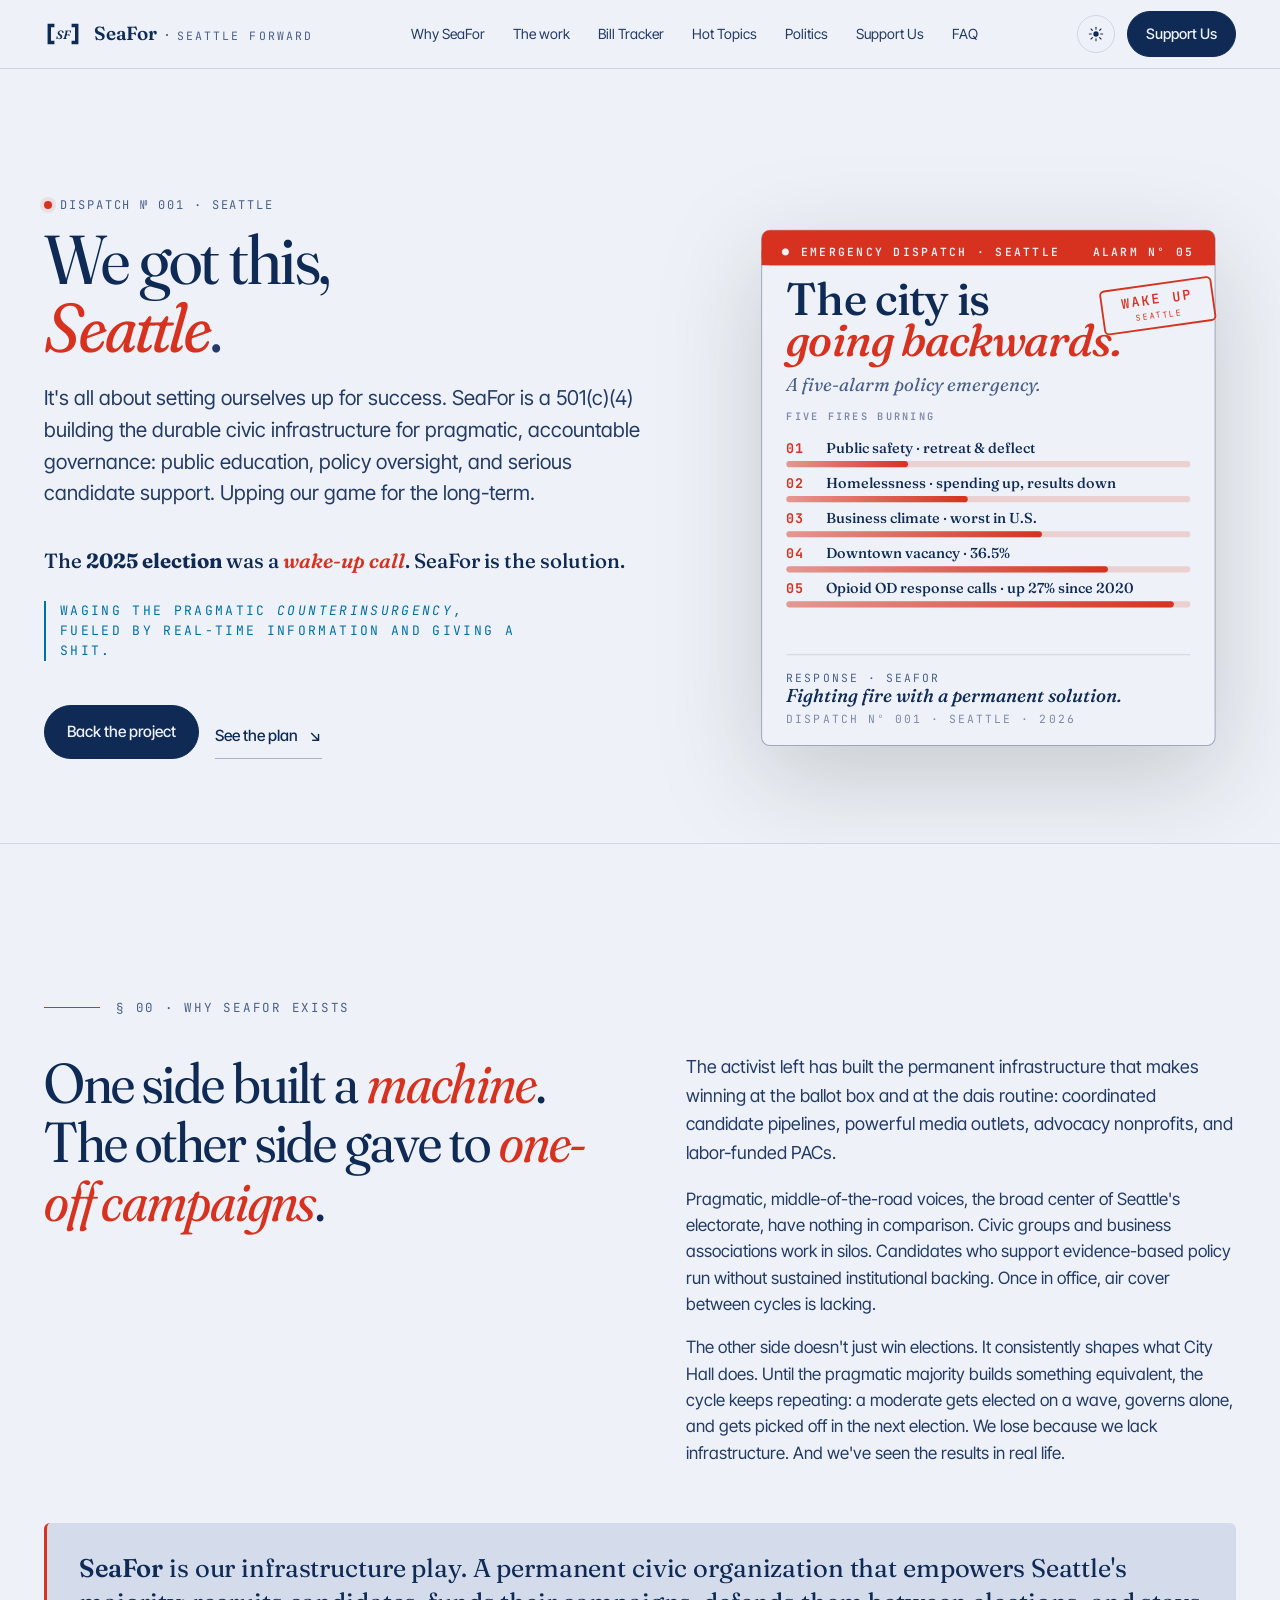
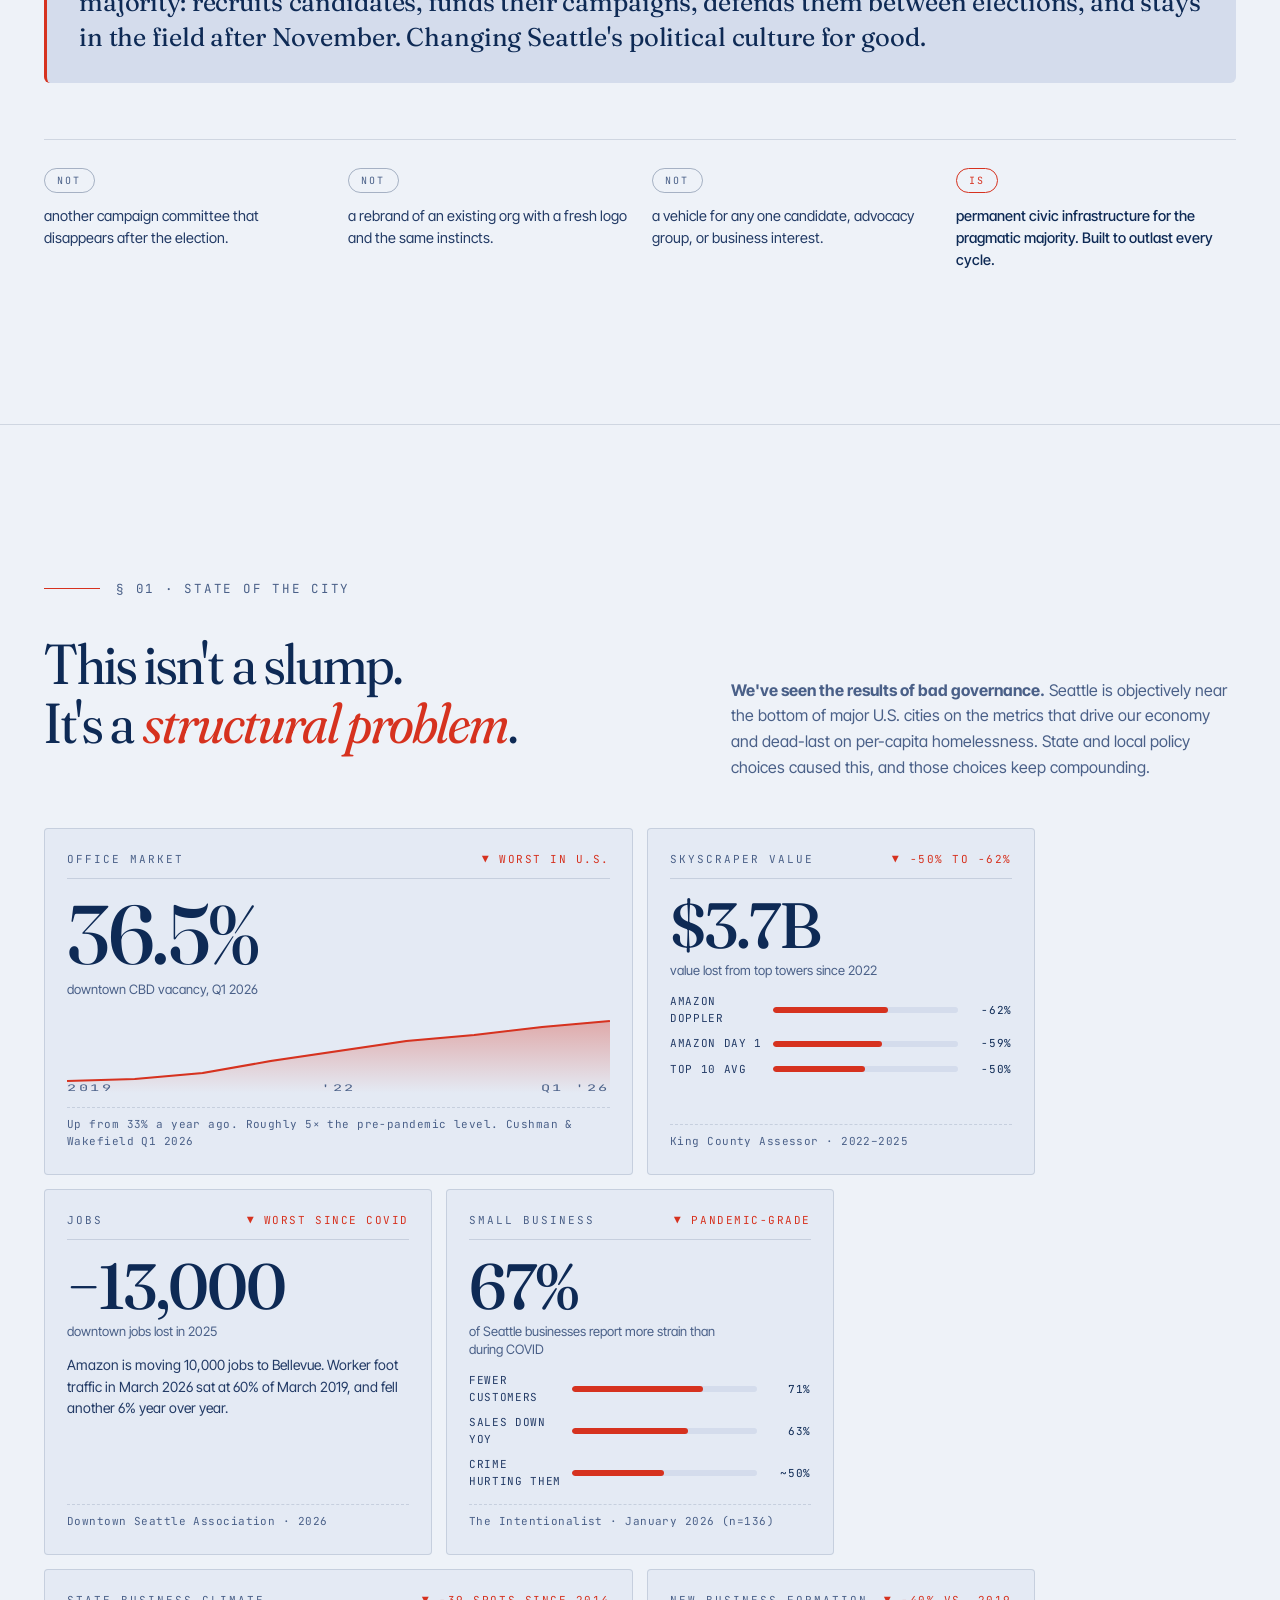
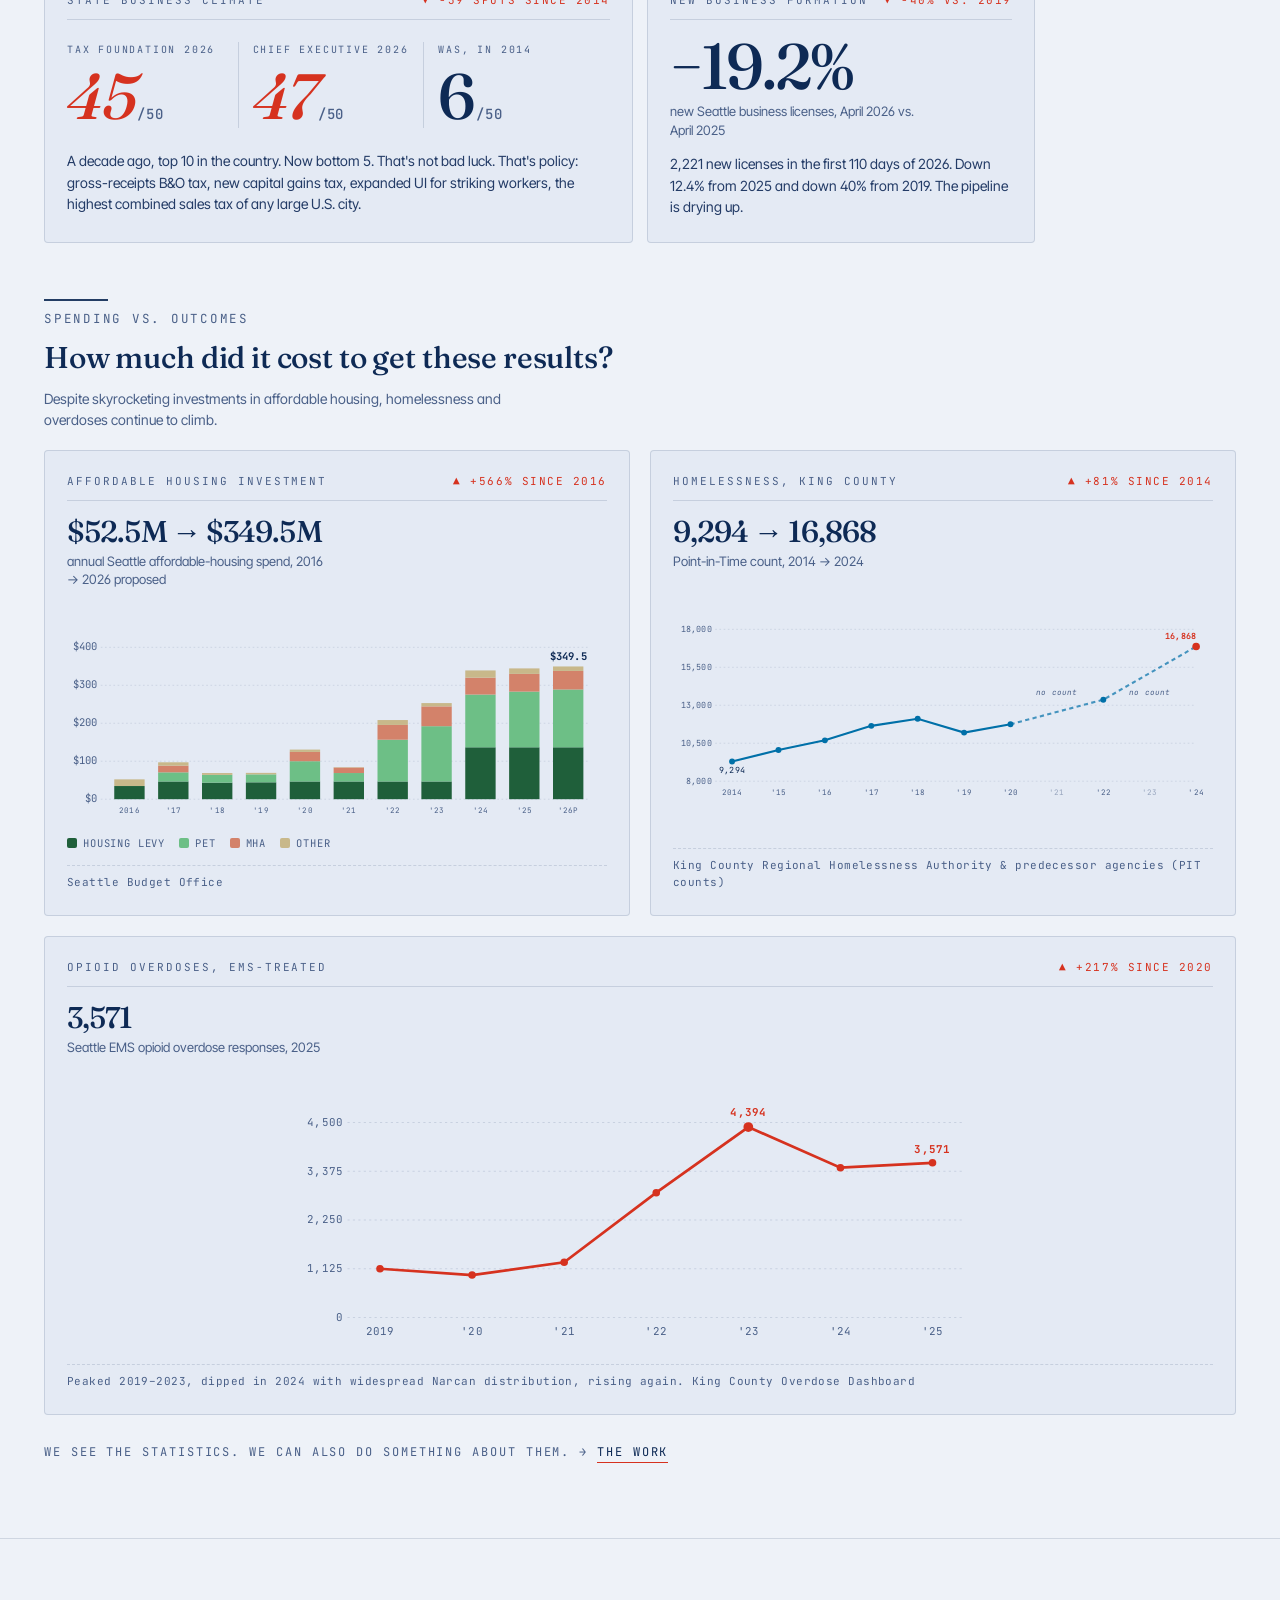
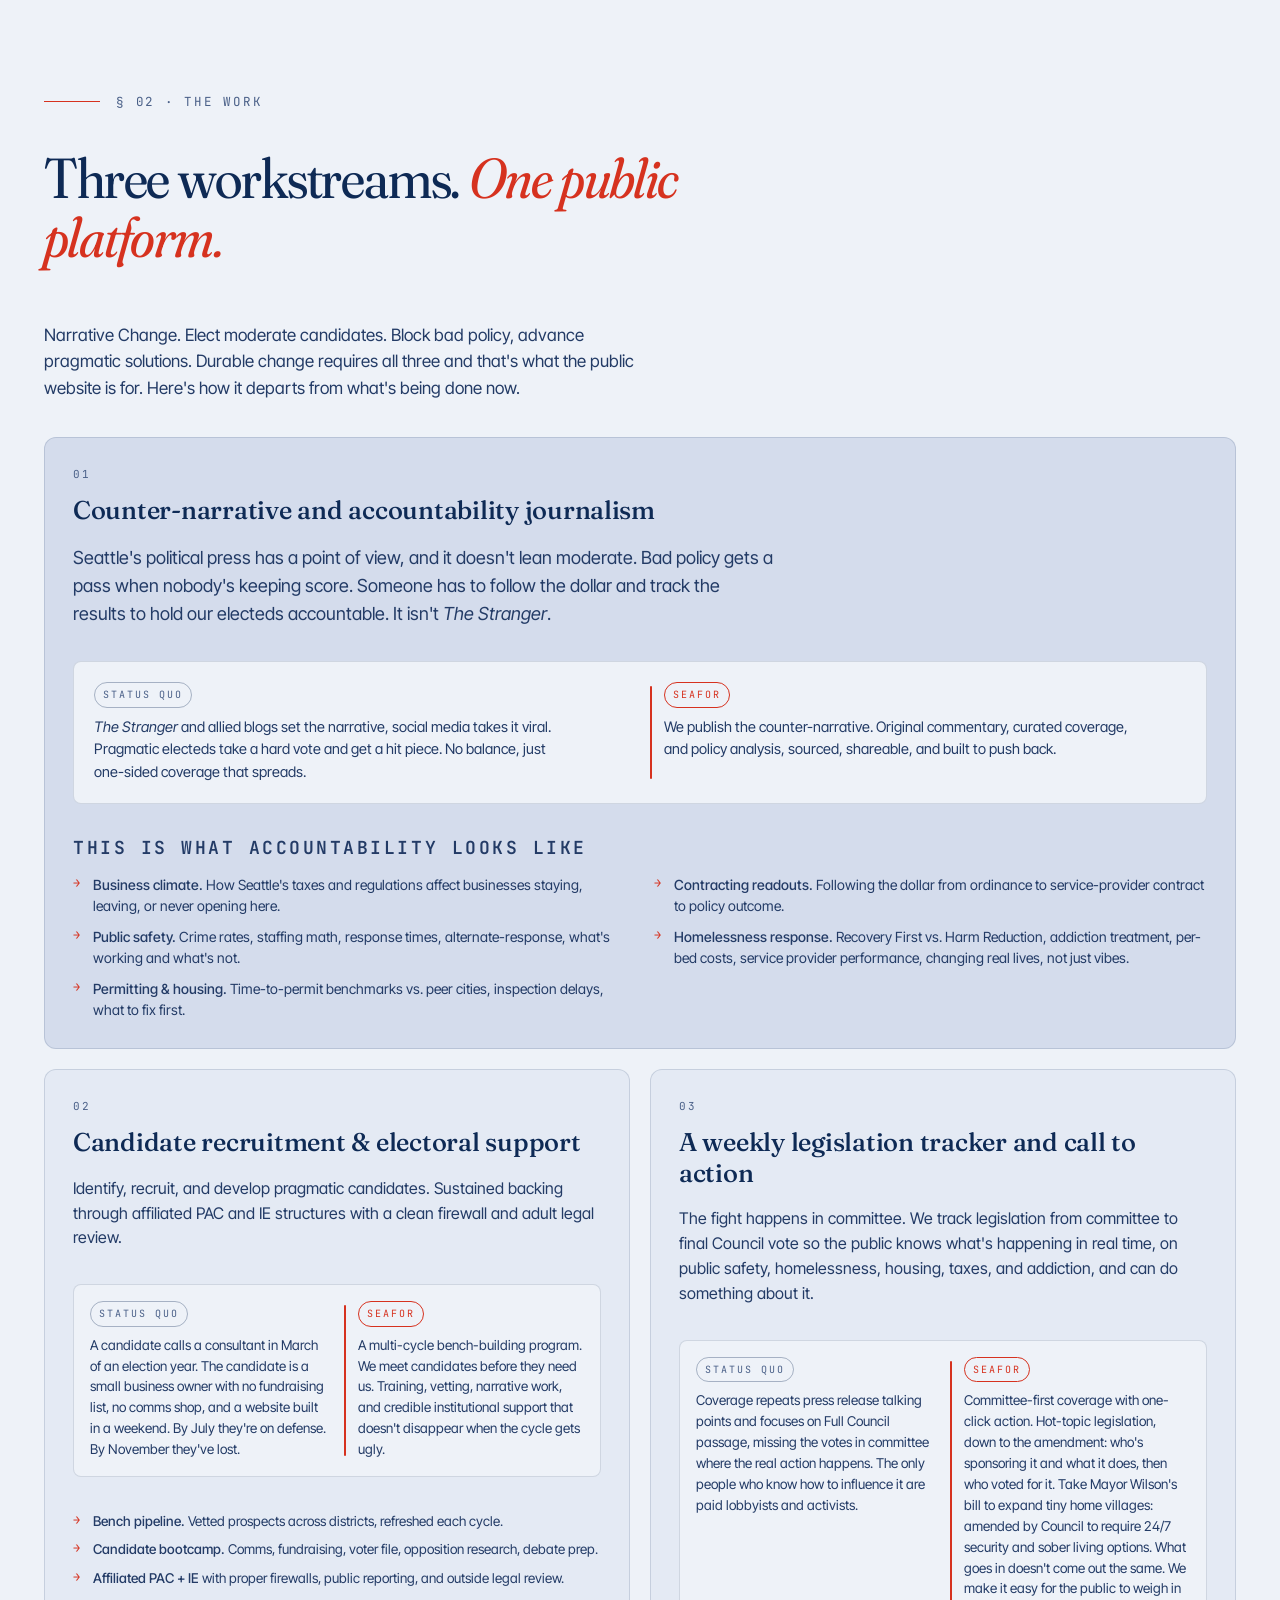
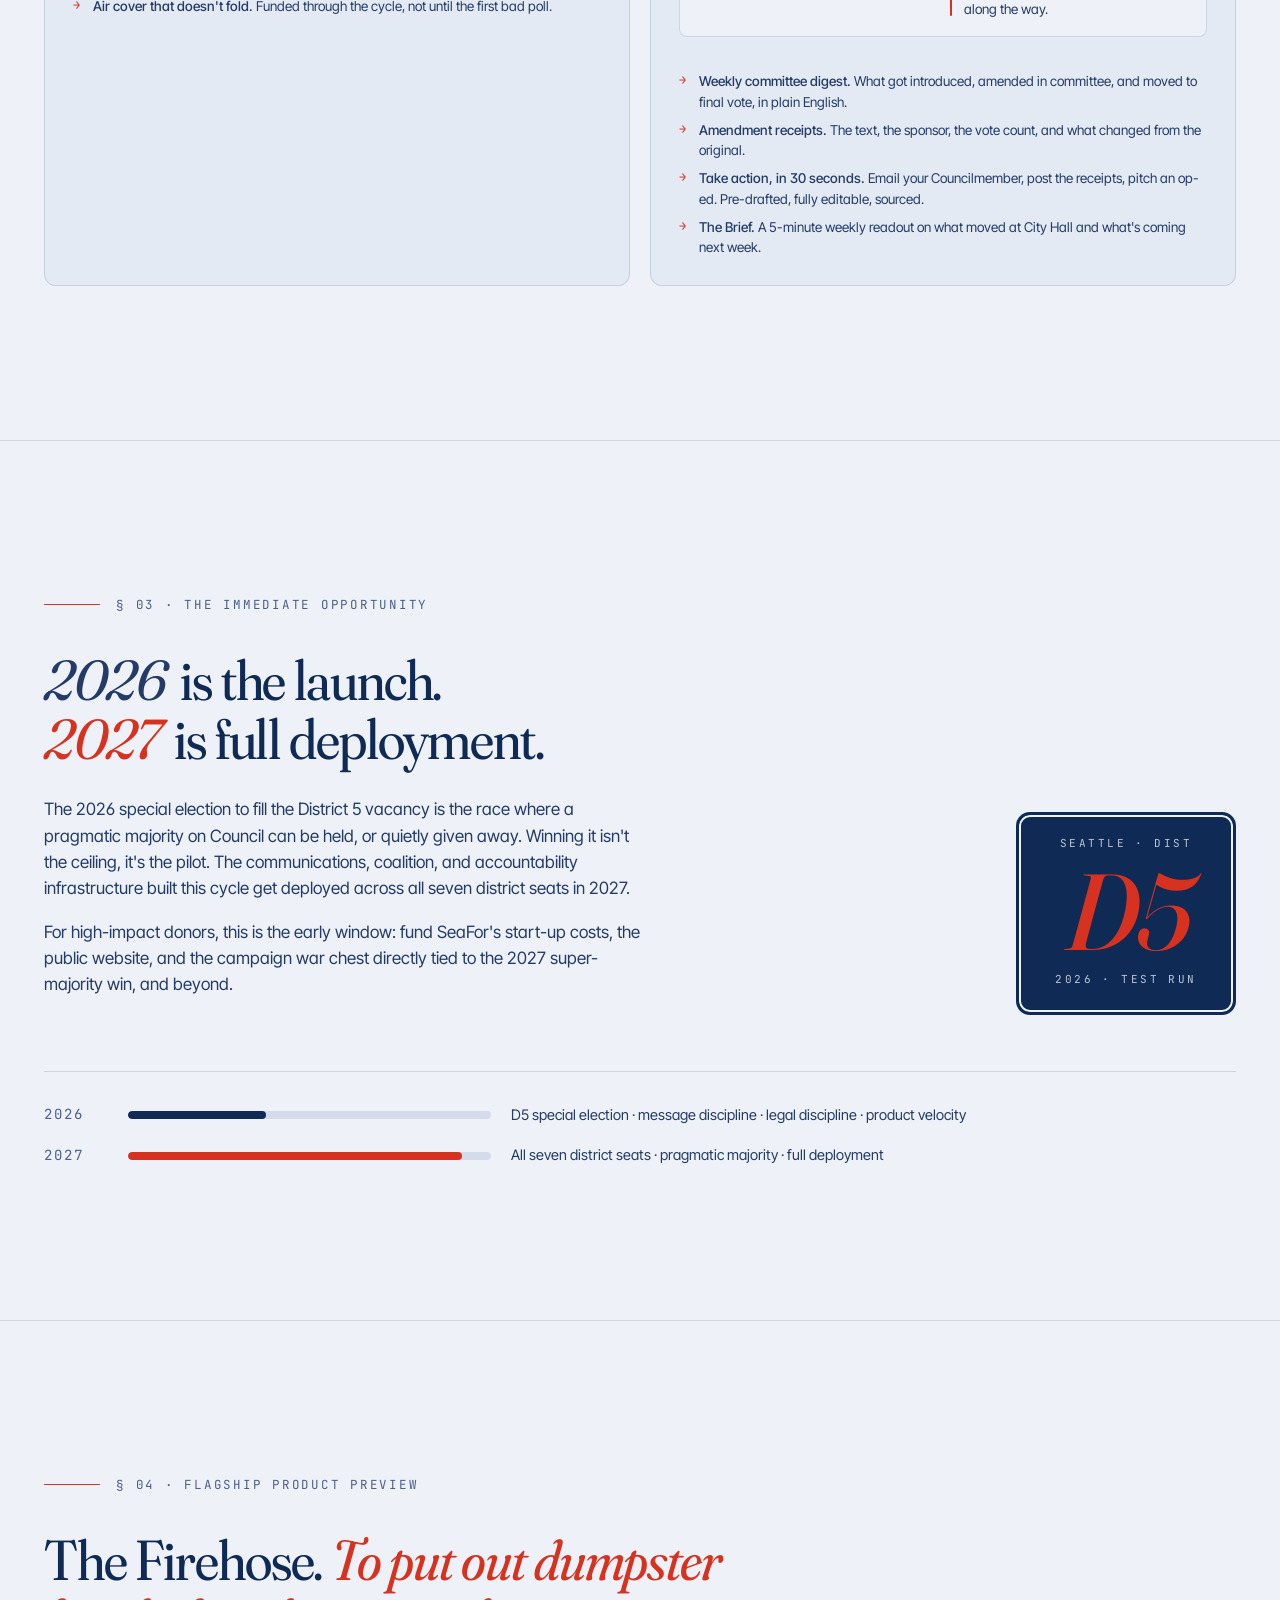
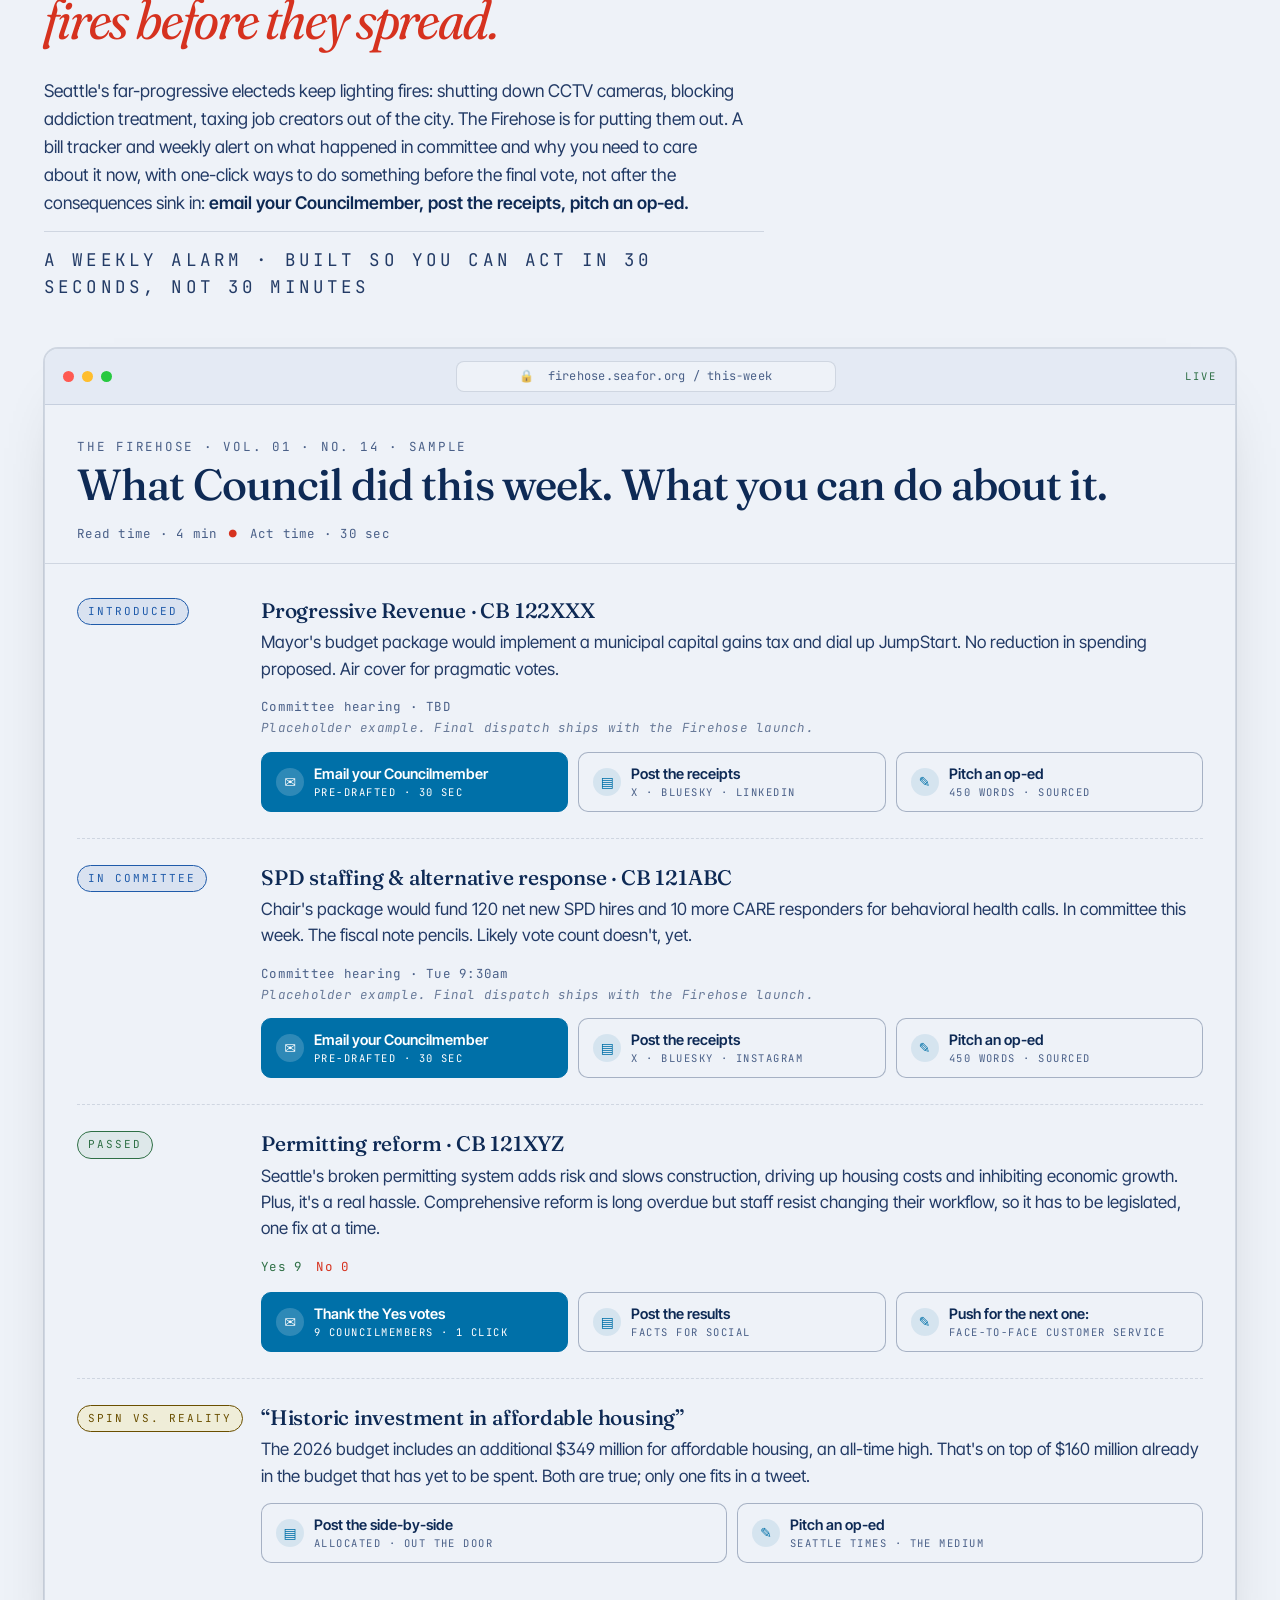
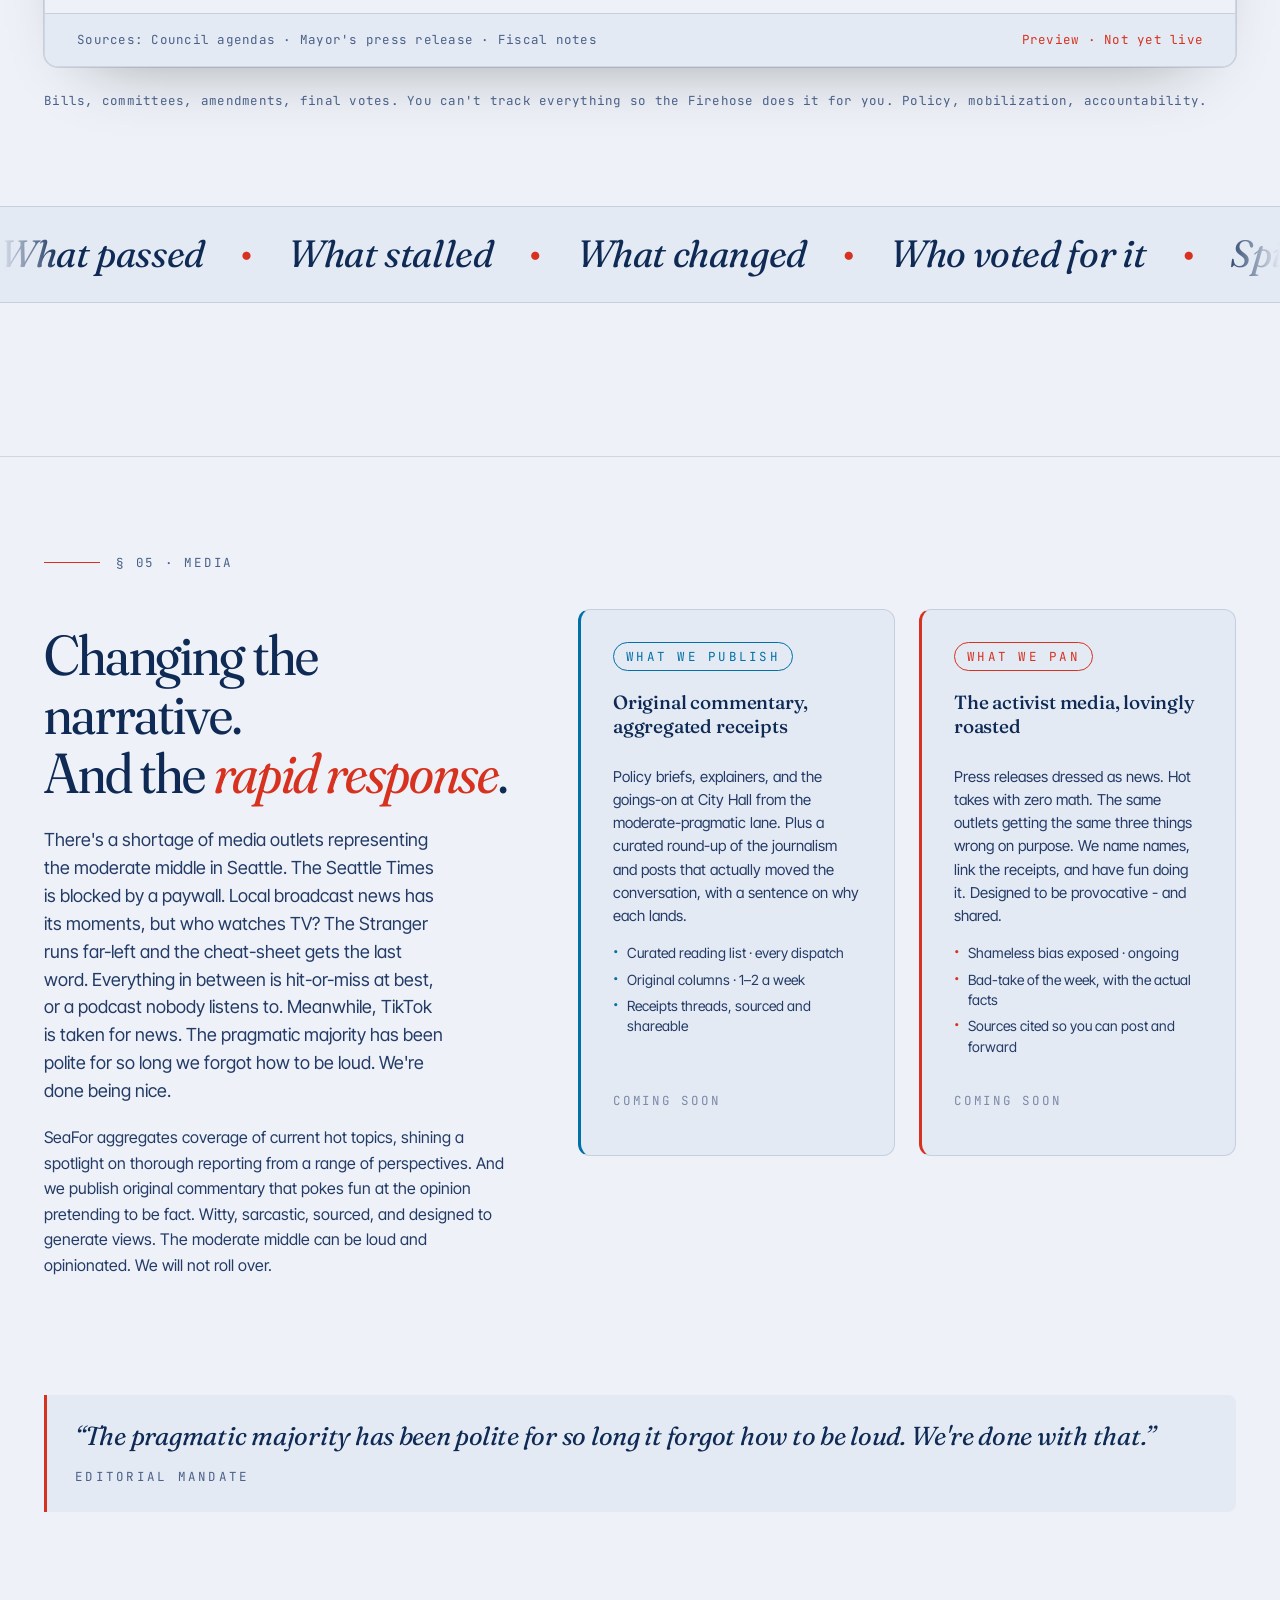
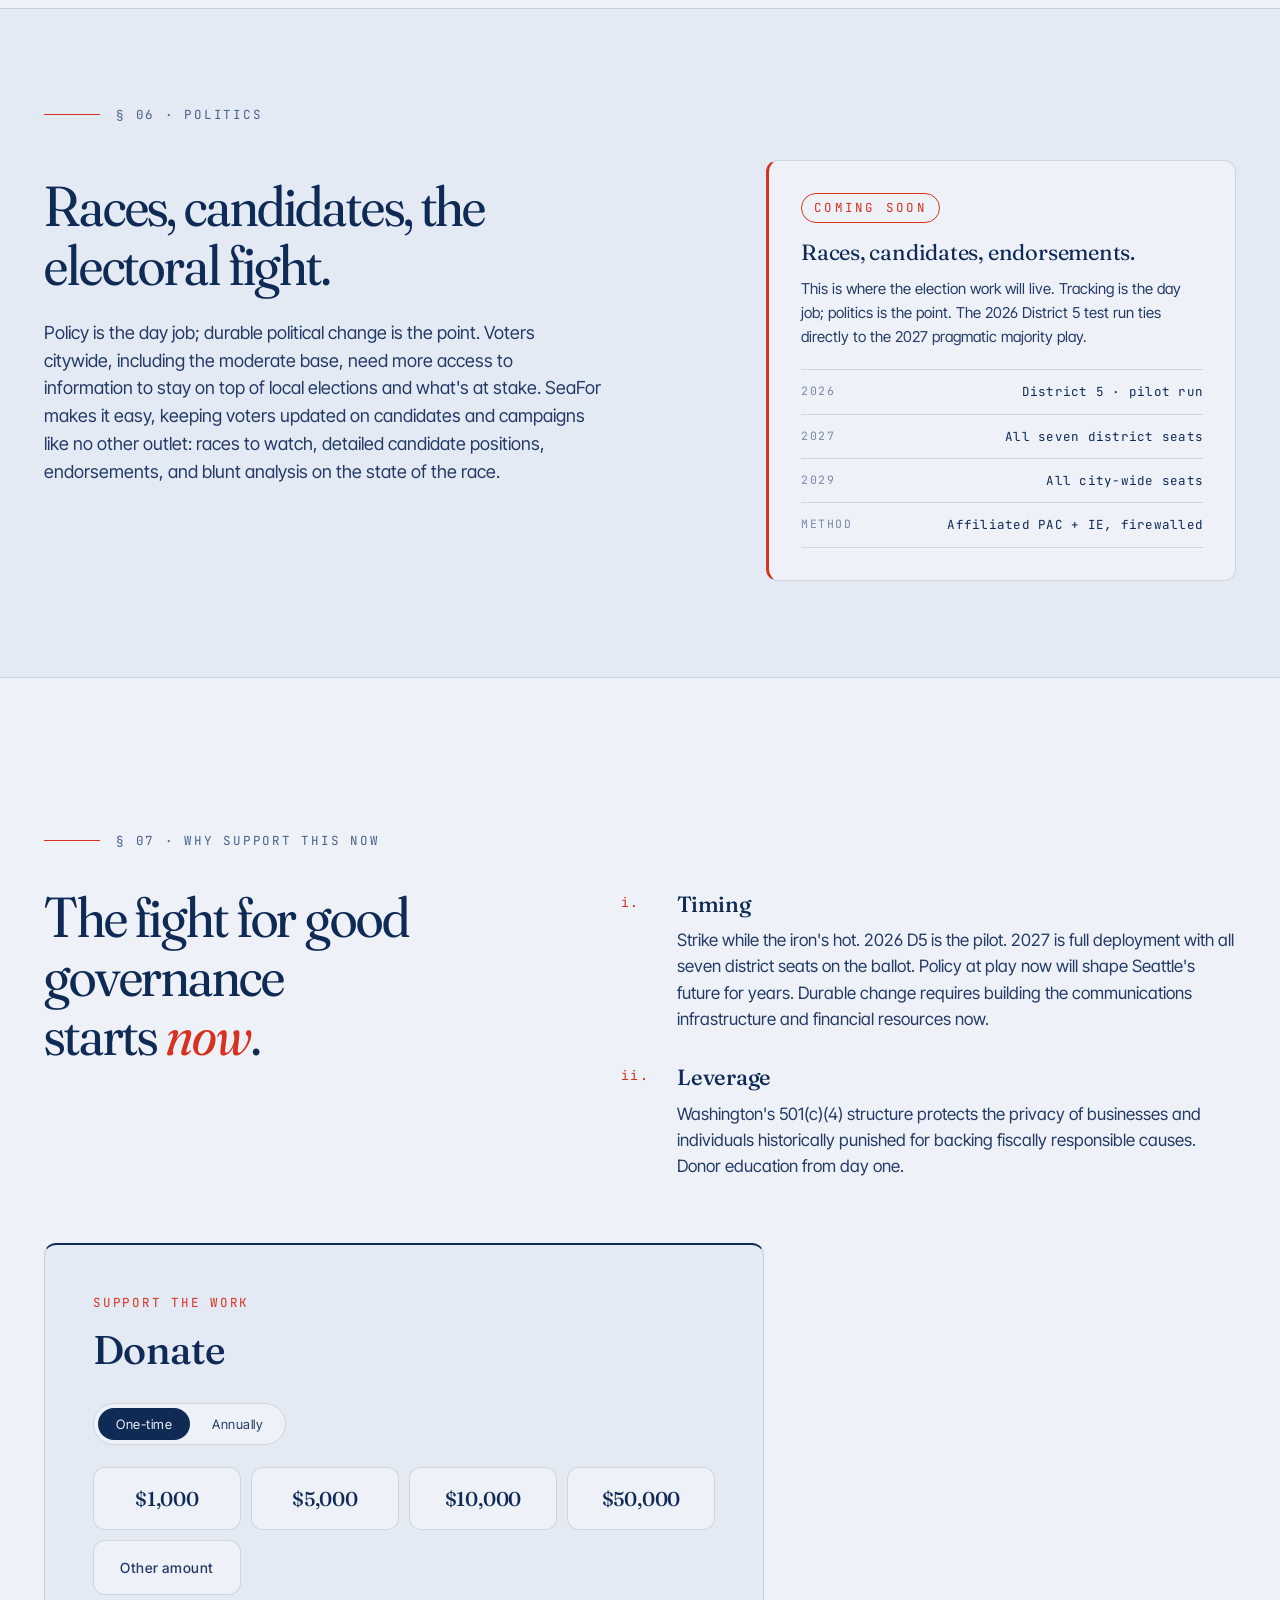
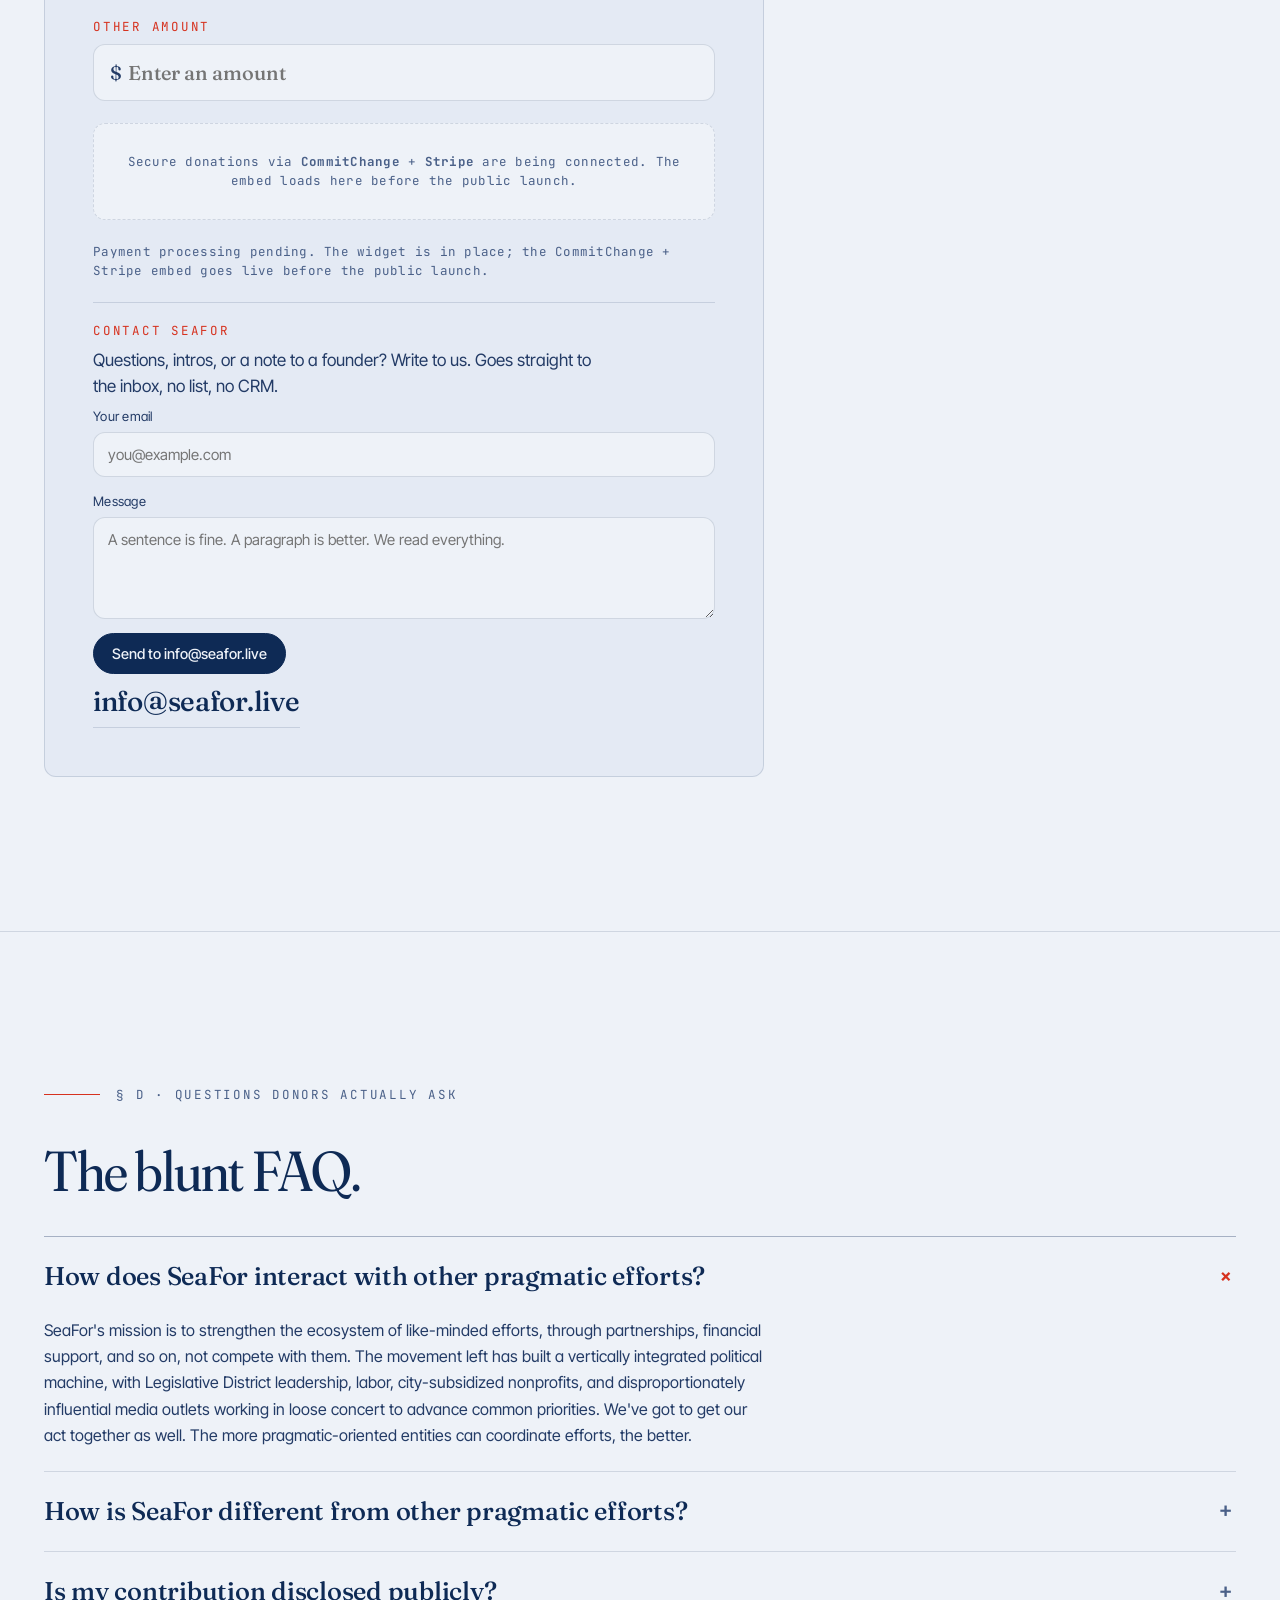
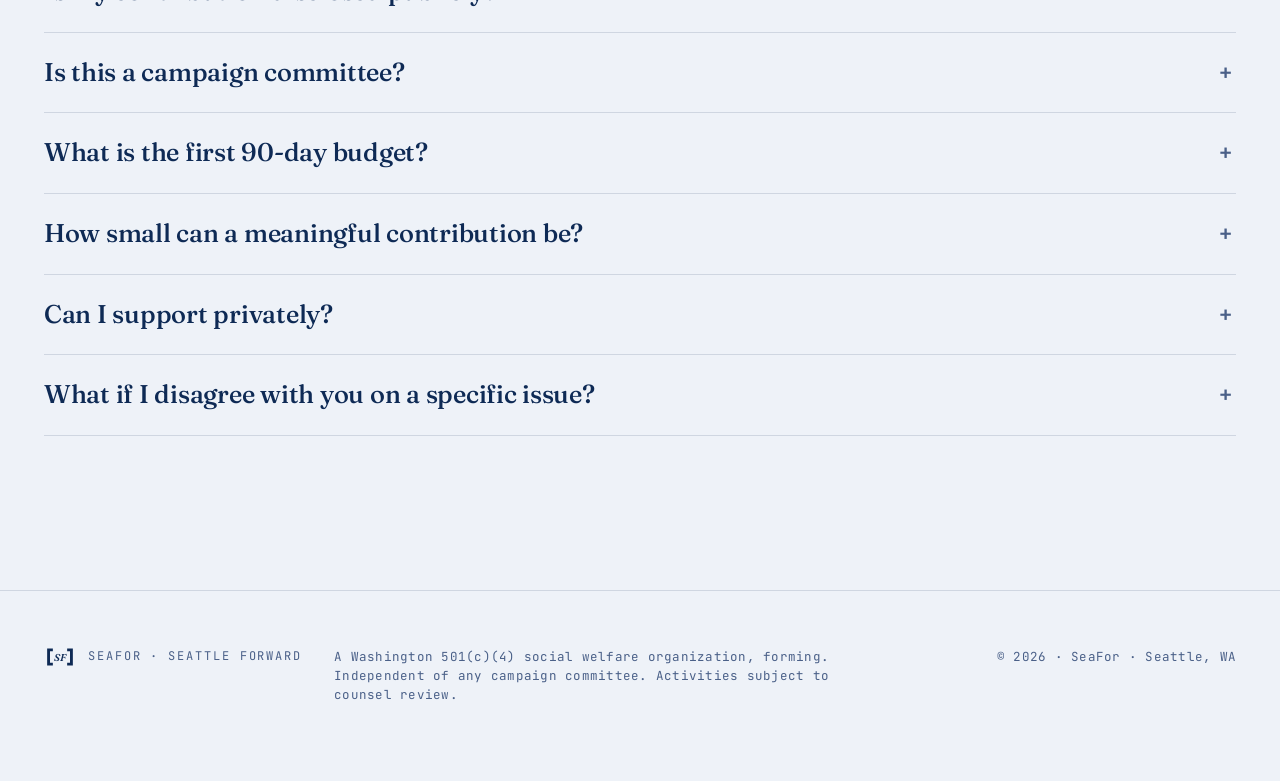
==== commit b5694f3a: "Retire Talk to Us, move FAQ + donor contact under Support Us - Replace "Talk to us" nav/CTA with "Su" ====
--- a/index.html
+++ b/index.html
@@ -54,8 +54,8 @@
         <a href="#tracker">Bill Tracker</a>
         <a href="#media">Hot Topics</a>
         <a href="#politics">Politics</a>
-        <a href="#support">Support</a>
-        <a href="./contact.html">Talk to us</a>
+        <a href="#support">Support Us</a>
+        <a href="#faq">FAQ</a>
       </nav>
 
       <div class="header-actions">
@@ -63,7 +63,7 @@
           <svg class="i-sun" viewBox="0 0 24 24" aria-hidden="true"><circle cx="12" cy="12" r="4" fill="currentColor"/><g stroke="currentColor" stroke-width="1.6" stroke-linecap="round"><line x1="12" y1="2" x2="12" y2="5"/><line x1="12" y1="19" x2="12" y2="22"/><line x1="2" y1="12" x2="5" y2="12"/><line x1="19" y1="12" x2="22" y2="12"/><line x1="4.5" y1="4.5" x2="6.6" y2="6.6"/><line x1="17.4" y1="17.4" x2="19.5" y2="19.5"/><line x1="4.5" y1="19.5" x2="6.6" y2="17.4"/><line x1="17.4" y1="6.6" x2="19.5" y2="4.5"/></g></svg>
           <svg class="i-moon" viewBox="0 0 24 24" aria-hidden="true"><path d="M20 14.5A8 8 0 0 1 9.5 4 8 8 0 1 0 20 14.5Z" fill="currentColor"/></svg>
         </button>
-        <a class="btn btn-primary" href="./contact.html">Talk to Us</a>
+        <a class="btn btn-primary" href="#support">Support Us</a>
       </div>
     </div>
   </header>
@@ -90,7 +90,7 @@
         <p class="hero-tagline">Waging the pragmatic <em>counterinsurgency</em>, fueled by real-time information and giving a shit.</p>
 
         <div class="hero-cta">
-          <a class="btn btn-primary btn-lg" href="./contact.html">Back the project</a>
+          <a class="btn btn-primary btn-lg" href="#support">Back the project</a>
           <a class="btn btn-link btn-lg" href="#work">See the plan <span aria-hidden="true">↘</span></a>
         </div>
 
@@ -1070,7 +1070,7 @@
           </div>
         </div>
 
-        <div class="donate-widget" aria-labelledby="donate-heading">
+        <div class="donate-widget" id="donate" aria-labelledby="donate-heading">
           <div class="donate-head">
             <span class="mono small uppercase">Support the work</span>
             <h3 id="donate-heading" class="donate-title">Donate</h3>
@@ -1086,12 +1086,164 @@
             <button type="button" class="donate-tier" data-donate-amount="50000">$50,000</button>
             <button type="button" class="donate-tier donate-tier--other" data-donate-amount="other">Other amount</button>
           </div>
-          <p class="donate-note mono small">Payment processing pending. The widget is in place; the back-end goes live before the public launch.</p>
+
+          <div class="donate-other" id="donateOther" hidden>
+            <label for="donateOtherAmount">
+              <span class="mono small uppercase">Other amount</span>
+              <span class="donate-other-field">
+                <span class="donate-currency" aria-hidden="true">$</span>
+                <input id="donateOtherAmount" name="donateOtherAmount" type="number" inputmode="numeric" min="1" step="1" placeholder="Enter an amount" />
+              </span>
+            </label>
+          </div>
+
+          <!--
+            DONATION PROCESSOR EMBED · CommitChange + Stripe
+            =================================================
+            MANUAL TODO before public launch: paste the live CommitChange
+            embed snippet (which wraps Stripe) into the container below.
+            The platform decision is CommitChange + Stripe.
+
+            CommitChange typically provides either:
+              (a) an <iframe> embed, e.g.
+                  <iframe src="https://us.commitchange.com/embeds/.../donate"
+                          width="100%" height="900" frameborder="0"></iframe>
+              (b) a script + button snippet, e.g.
+                  <script src="https://us.commitchange.com/embed.js"></script>
+                  <a href="#" data-commitchange-embedded
+                     data-nonprofit-id="NONPROFIT_ID">Donate</a>
+
+            The selected frequency (one-time / annual) and amount tiers above
+            ($1,000 / $5,000 / $10,000 / $50,000 / Other) should be passed to
+            the embed via its supported query params / data-attributes once the
+            real nonprofit ID and embed code are available. No real payment
+            link is wired up yet — do not invent one.
+          -->
+          <div class="donate-embed" id="donateEmbed" data-donate-embed="commitchange-stripe">
+            <!-- CommitChange + Stripe embed goes here -->
+            <p class="donate-embed-placeholder mono small">
+              Secure donations via <b>CommitChange</b> + <b>Stripe</b> are being connected.
+              The embed loads here before the public launch.
+            </p>
+          </div>
+
+          <p class="donate-note mono small">Payment processing pending. The widget is in place; the CommitChange + Stripe embed goes live before the public launch.</p>
+
           <div class="donate-contact">
             <span class="mono small uppercase">Contact <span data-brand-name>SeaFor</span></span>
+            <p class="donate-contact-lede">Questions, intros, or a note to a founder? Write to us. Goes straight to the inbox, no list, no CRM.</p>
+            <form class="donate-msg" id="donateMsg" novalidate>
+              <label for="donateEmail" class="donate-msg-label">
+                <span>Your email</span>
+                <input id="donateEmail" name="donateEmail" type="email" autocomplete="email" placeholder="you@example.com" required />
+              </label>
+              <label for="donateMessage" class="donate-msg-label">
+                <span>Message</span>
+                <textarea id="donateMessage" name="donateMessage" rows="4" placeholder="A sentence is fine. A paragraph is better. We read everything." required></textarea>
+              </label>
+              <div class="donate-msg-actions">
+                <button type="submit" class="btn btn-primary">Send to info@seafor.live</button>
+                <span class="form-status" id="donateMsgStatus" role="status" aria-live="polite"></span>
+              </div>
+            </form>
             <a class="donate-email" href="mailto:info@seafor.live">info@seafor.live</a>
-            <span class="mono small donate-contact-note">Inbound mailbox pending integration.</span>
-          </div>
+          </div>
+        </div>
+      </div>
+    </section>
+
+    <!-- FAQ (accessible via Support Us) -->
+    <section class="section section-faq" id="faq">
+      <div class="container">
+        <div class="section-head">
+          <span class="rule"></span>
+          <span class="section-kicker mono uppercase small">§ D · Questions donors actually ask</span>
+        </div>
+
+        <h2 class="display-2 faq-title">
+          The blunt FAQ.
+        </h2>
+
+        <div class="faq-list">
+          <details class="faq" open>
+            <summary>
+              <span>How does SeaFor interact with other pragmatic efforts?</span>
+              <span class="faq-icon" aria-hidden="true">+</span>
+            </summary>
+            <div class="faq-body">
+              <p><span data-brand-name>SeaFor</span>'s mission is to strengthen the ecosystem of like-minded efforts, through partnerships, financial support, and so on, not compete with them. The movement left has built a vertically integrated political machine, with Legislative District leadership, labor, city-subsidized nonprofits, and disproportionately influential media outlets working in loose concert to advance common priorities. We've got to get our act together as well. The more pragmatic-oriented entities can coordinate efforts, the better.</p>
+            </div>
+          </details>
+
+          <details class="faq">
+            <summary>
+              <span>How is SeaFor different from other pragmatic efforts?</span>
+              <span class="faq-icon" aria-hidden="true">+</span>
+            </summary>
+            <div class="faq-body">
+              <p>Speed and coordination. Agentic AI watches every Council packet, amendment, and viral pile-on the moment it posts. Within hours, not weeks, we package the receipts (fiscal notes, SEEC filings, prior votes, comparable cities) and hand briefs to center-pragmatic writers, podcasters, and thought leaders. The agents bring the speed. Humans bring the wit, the sources, and the spine.</p>
+            </div>
+          </details>
+
+          <details class="faq">
+            <summary>
+              <span>Is my contribution disclosed publicly?</span>
+              <span class="faq-icon" aria-hidden="true">+</span>
+            </summary>
+            <div class="faq-body">
+              <p>Contributions to a Washington 501(c)(4) are not publicly disclosed at the donor level. PAC and independent expenditure activity, when it occurs, follows separate disclosure rules under WA PDC and SEEC. We'll walk you through which lane fits your goals before any commitment.</p>
+            </div>
+          </details>
+
+          <details class="faq">
+            <summary>
+              <span>Is this a campaign committee?</span>
+              <span class="faq-icon" aria-hidden="true">+</span>
+            </summary>
+            <div class="faq-body">
+              <p>No. <span data-brand-name>SeaFor</span> is the 501(c)(4) civic infrastructure entity. Electoral activity runs through a separate PAC / IE structure with a clean firewall. The c4 builds the operating system. The PAC, when it operates, plays in its own clearly-marked lane.</p>
+            </div>
+          </details>
+
+          <details class="faq">
+            <summary>
+              <span>What is the first 90-day budget?</span>
+              <span class="faq-icon" aria-hidden="true">+</span>
+            </summary>
+            <div class="faq-body">
+              <p>Counsel and other start-up costs, the public website, and the 2026 District 5 race. We can share the line-item budget with interested donors upon request.</p>
+            </div>
+          </details>
+
+          <details class="faq">
+            <summary>
+              <span>How small can a meaningful contribution be?</span>
+              <span class="faq-icon" aria-hidden="true">+</span>
+            </summary>
+            <div class="faq-body">
+              <p>One-time donations of any amount are welcome but if you can commit to an annual gift, that allows us to focus on the public-facing product over fundraising activities. If money's a problem, there are real ways to support that aren't financial: warm intros, civic partnership, content collaboration and so on. Tell us what you've got. We're more interested in your super powers than the largest checks.</p>
+            </div>
+          </details>
+
+          <details class="faq">
+            <summary>
+              <span>Can I support privately?</span>
+              <span class="faq-icon" aria-hidden="true">+</span>
+            </summary>
+            <div class="faq-body">
+              <p>Yes. Contributions to 501(c)(4) nonprofits are anonymous but not tax deductible. Many of our supporters operate businesses, sit on boards, or hold positions where public political activity isn't tenable.</p>
+            </div>
+          </details>
+
+          <details class="faq">
+            <summary>
+              <span>What if I disagree with you on a specific issue?</span>
+              <span class="faq-icon" aria-hidden="true">+</span>
+            </summary>
+            <div class="faq-body">
+              <p>Good. We back outcomes-focused governance on the issues that impact real lives: public safety, homelessness, addiction recovery, housing, economic development, etc. Disagreements on individual issues are welcome and enrich the conversation. What matters is how City Hall addresses them. If you agree all perspectives should be respected and that policymakers should hold themselves accountable for the results of their votes and investments, we're good.</p>
+            </div>
+          </details>
         </div>
       </div>
     </section>
--- a/styles.css
+++ b/styles.css
@@ -908,6 +908,83 @@
 }
 .donate-email:hover { color: var(--accent); border-color: var(--accent); }
 .donate-contact-note { color: var(--fg-3); }
+.donate-contact-lede { color: var(--fg-2); margin: 0; max-width: 52ch; }
+
+/* Other amount input */
+.donate-other { display: block; }
+.donate-other label { display: flex; flex-direction: column; gap: 8px; }
+.donate-other .mono.uppercase { color: var(--accent); letter-spacing: 0.14em; }
+.donate-other-field {
+  display: flex;
+  align-items: center;
+  gap: 4px;
+  border: 1px solid var(--rule);
+  border-radius: var(--radius-md, 12px);
+  background: var(--bg);
+  padding: 12px 16px;
+  transition: border-color 160ms ease;
+}
+.donate-other-field:focus-within { border-color: var(--accent); }
+.donate-currency {
+  font-family: var(--serif);
+  font-size: 20px;
+  font-weight: 500;
+  color: var(--fg-2);
+}
+.donate-other-field input {
+  appearance: none;
+  border: 0;
+  background: transparent;
+  font-family: var(--serif);
+  font-size: 20px;
+  font-weight: 500;
+  color: var(--fg);
+  width: 100%;
+  outline: none;
+}
+
+/* CommitChange + Stripe embed container */
+.donate-embed {
+  border: 1px dashed var(--rule);
+  border-radius: var(--radius-md, 12px);
+  background: var(--bg);
+  padding: 28px 20px;
+  text-align: center;
+}
+.donate-embed-placeholder { color: var(--fg-3); margin: 0; }
+
+/* Donor contact message box */
+.donate-msg { display: grid; gap: 14px; }
+.donate-msg-label { display: flex; flex-direction: column; gap: 6px; }
+.donate-msg-label > span:first-child {
+  font-size: 13px;
+  color: var(--fg-2);
+  letter-spacing: 0.02em;
+}
+.donate-msg input,
+.donate-msg textarea {
+  appearance: none;
+  border: 1px solid var(--rule);
+  border-radius: var(--radius-md, 12px);
+  background: var(--bg);
+  color: var(--fg);
+  font-family: inherit;
+  font-size: 15px;
+  padding: 12px 14px;
+  width: 100%;
+  outline: none;
+  transition: border-color 160ms ease;
+}
+.donate-msg input:focus,
+.donate-msg textarea:focus { border-color: var(--accent); }
+.donate-msg textarea { resize: vertical; }
+.donate-msg-actions {
+  display: flex;
+  align-items: center;
+  gap: 16px;
+  flex-wrap: wrap;
+}
+
 @media (max-width: 560px) {
   .donate-tiers { grid-template-columns: 1fr 1fr; }
   .donate-tier--other { grid-column: 1 / -1; }
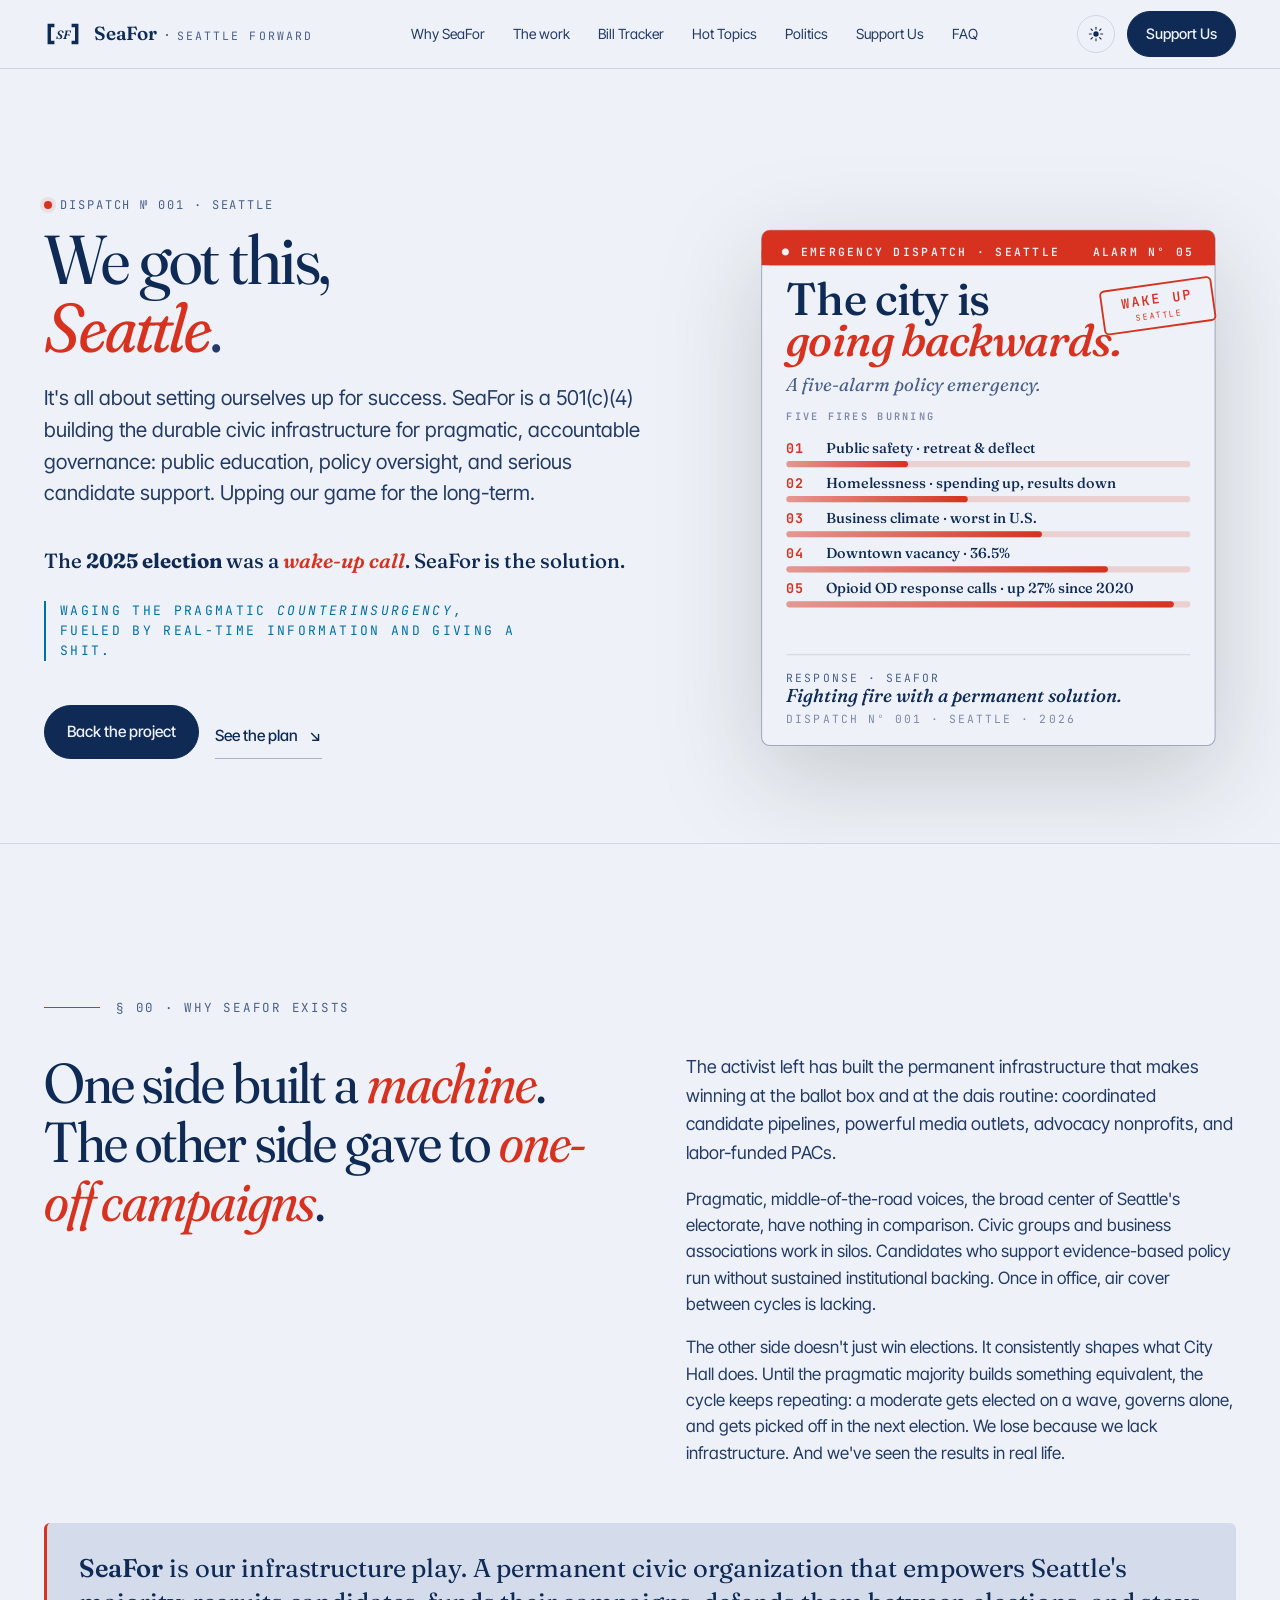
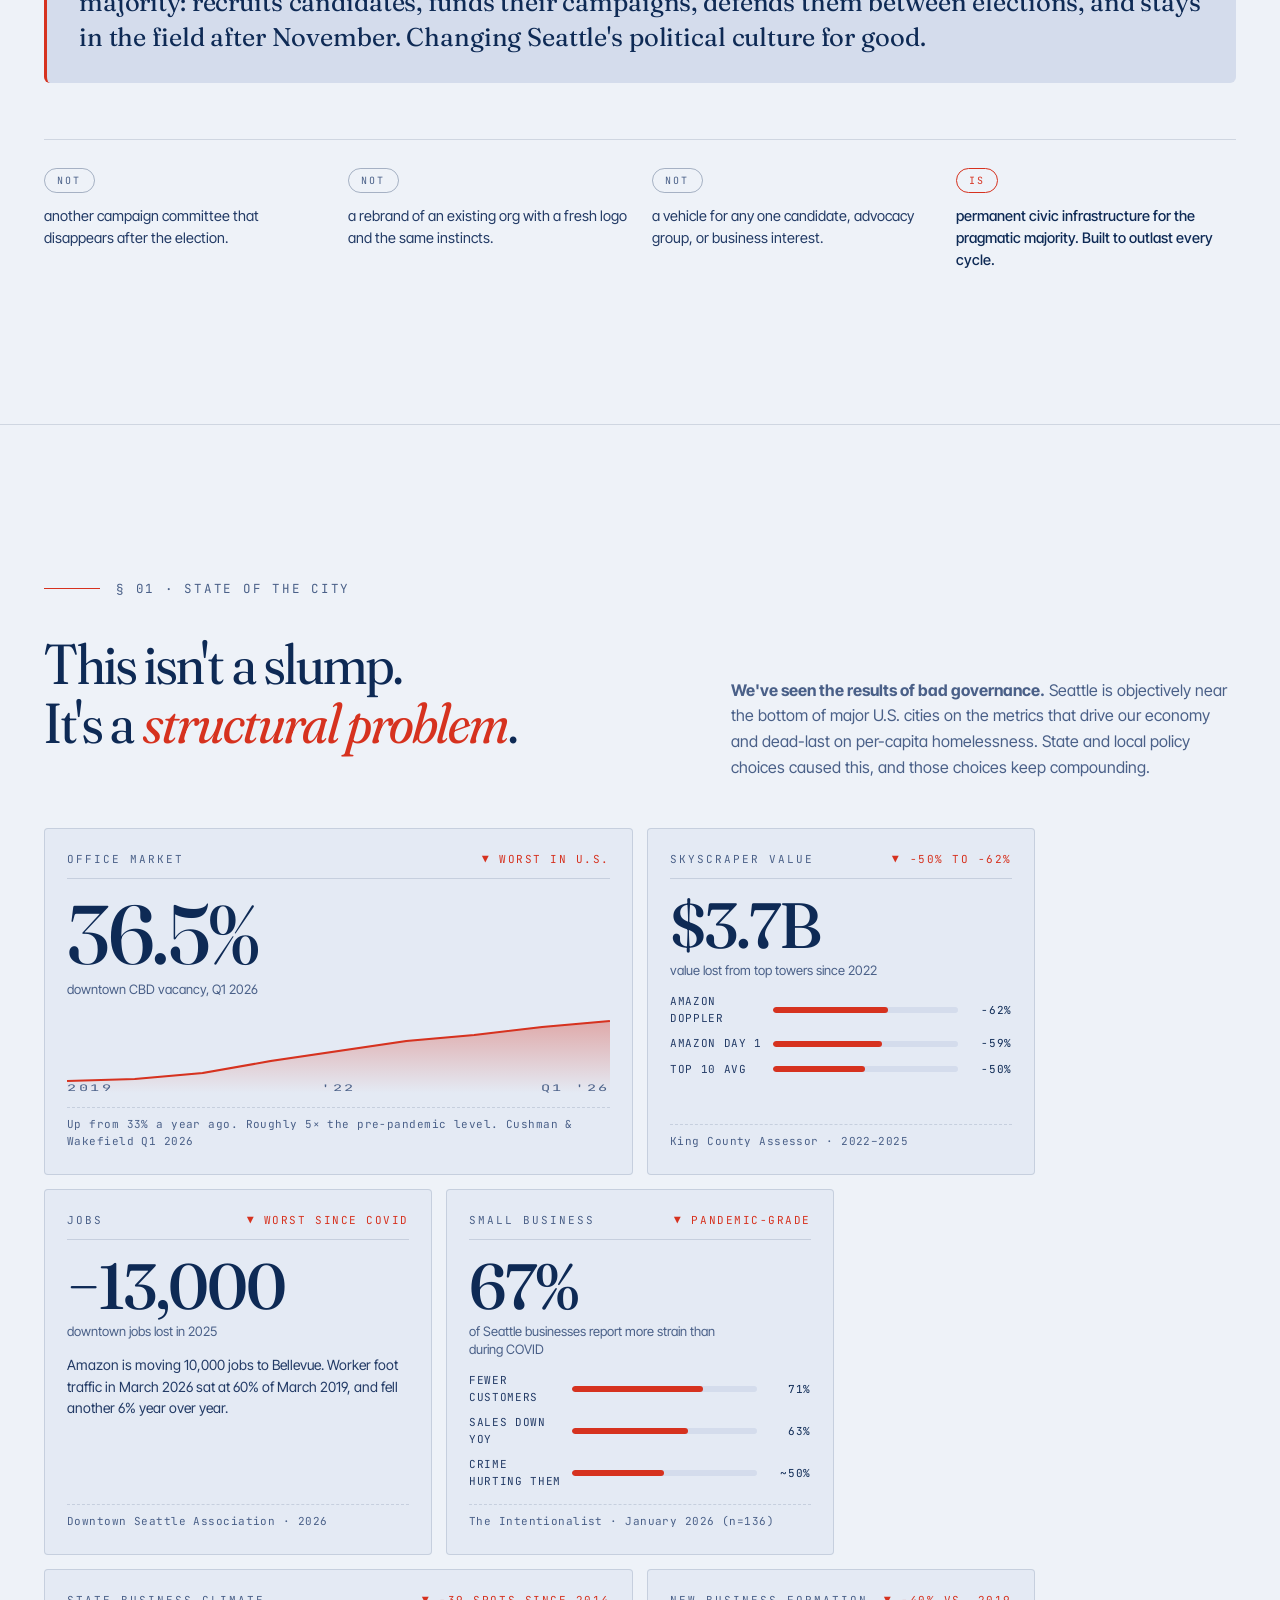
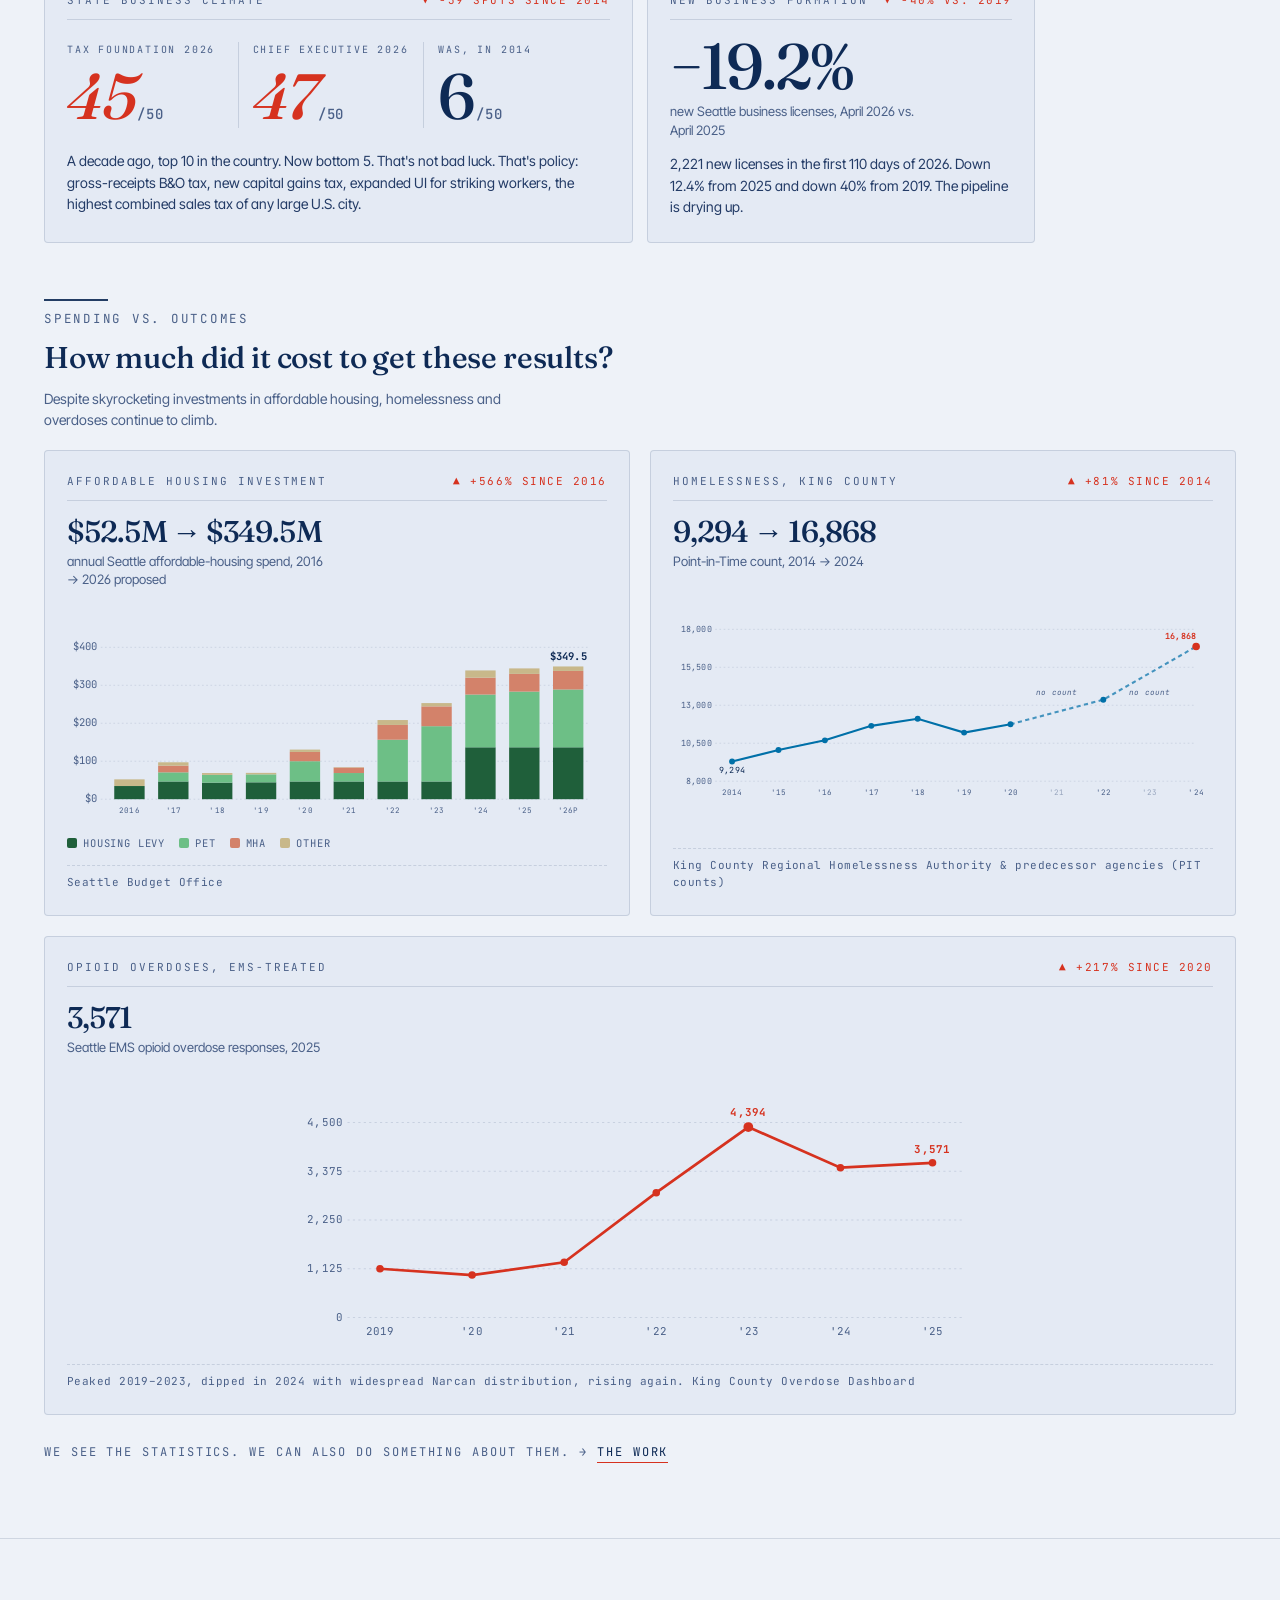
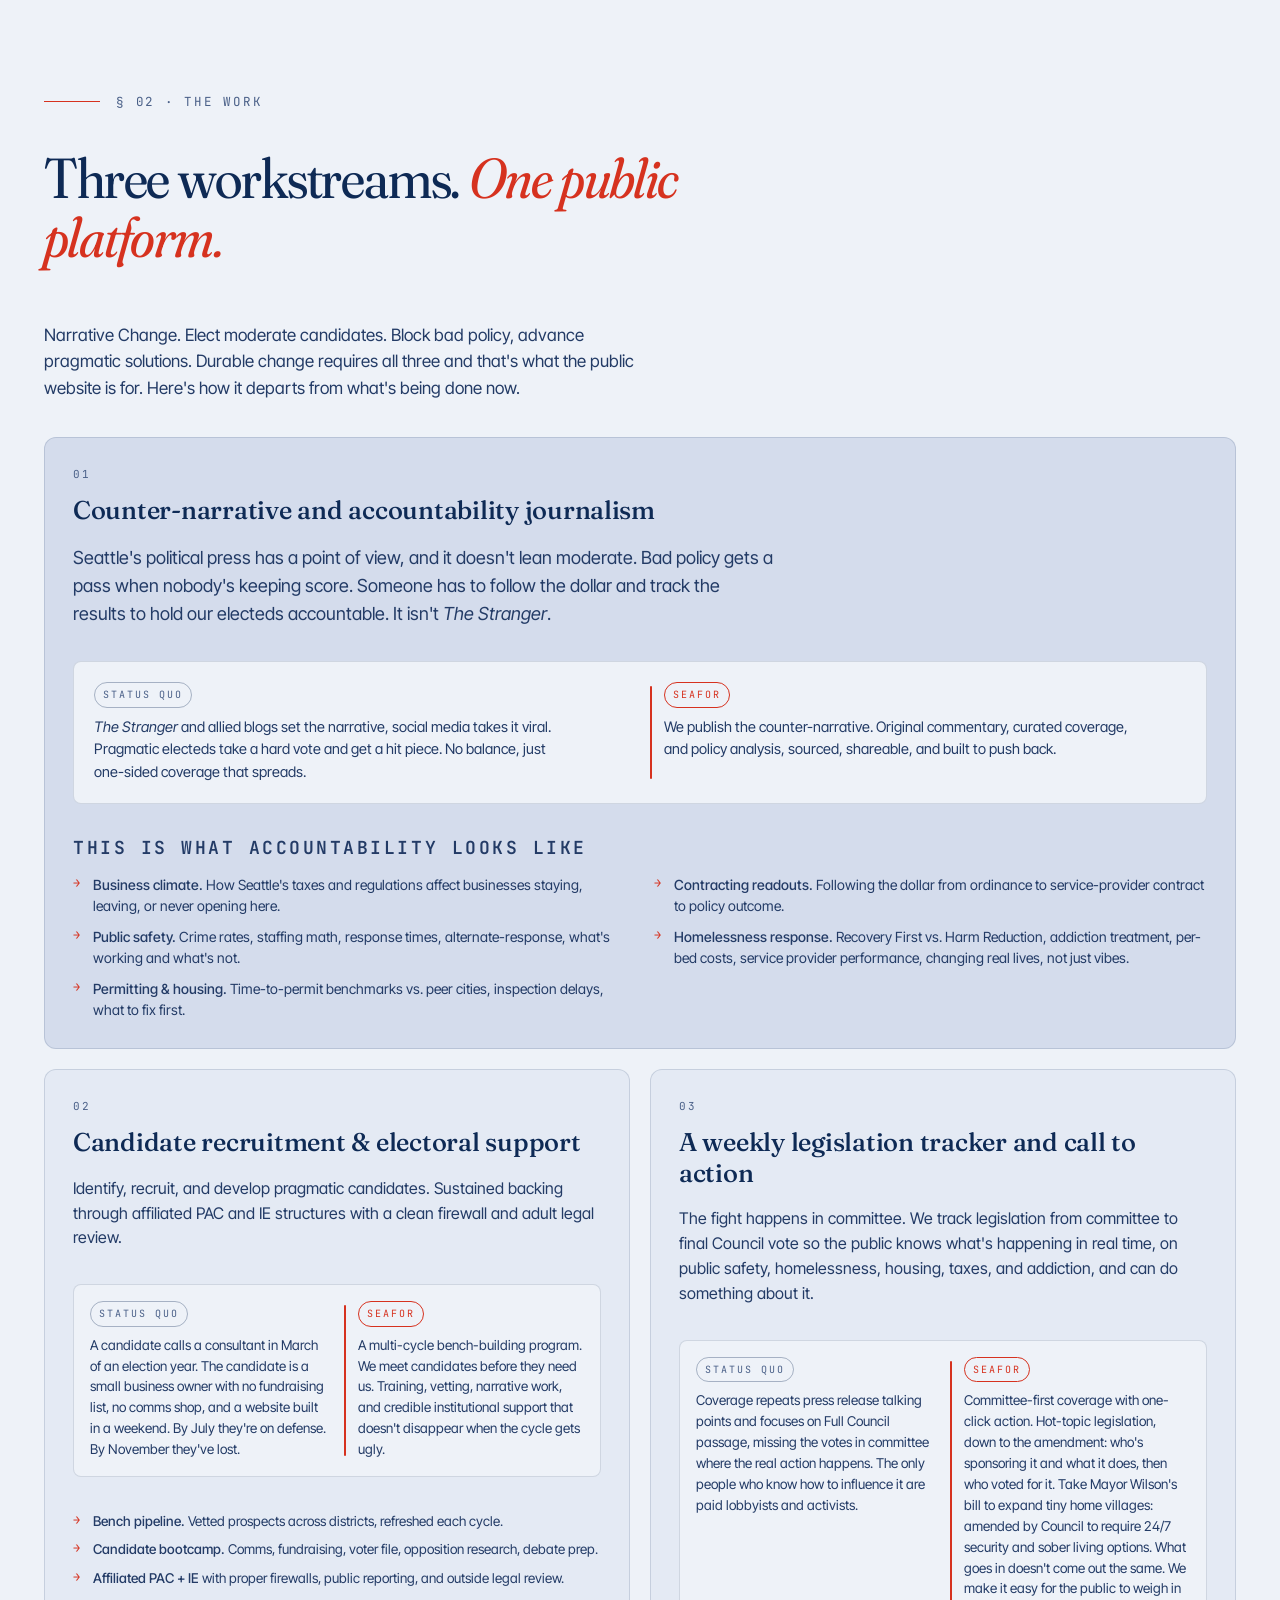
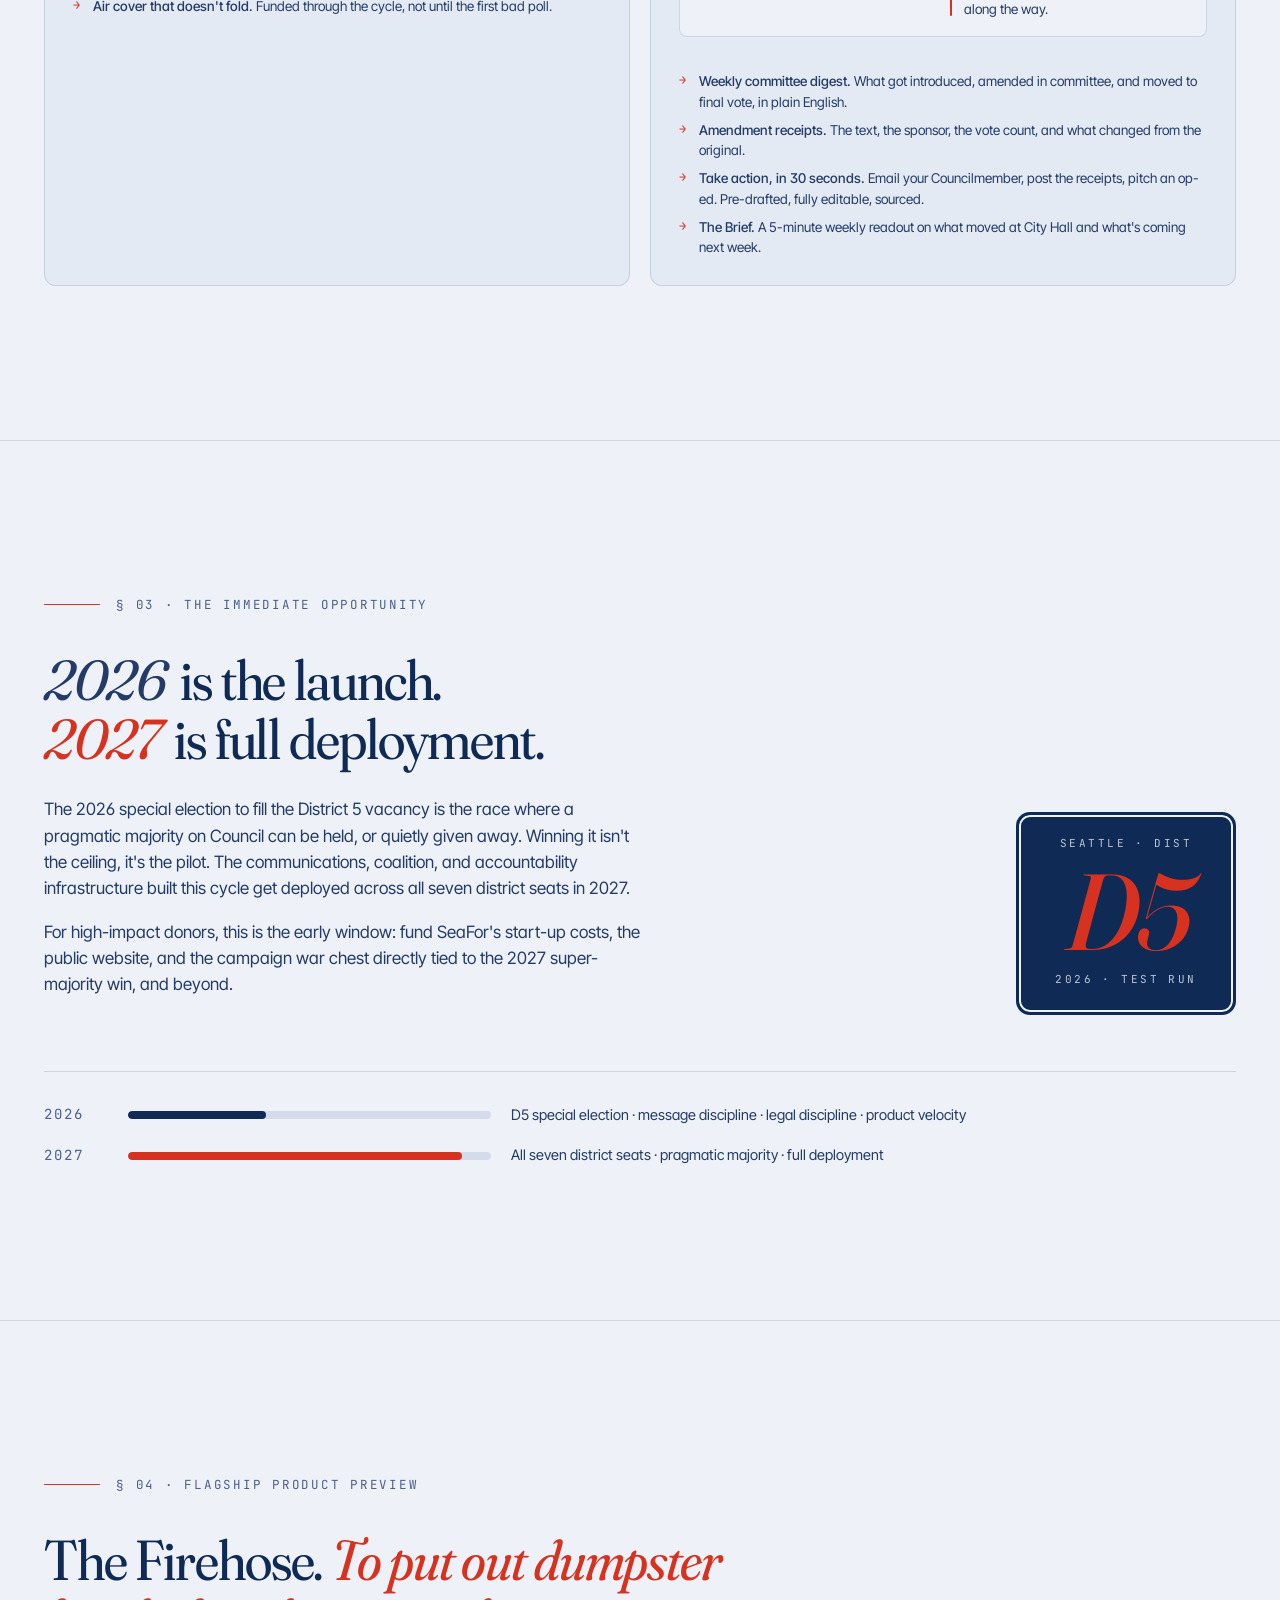
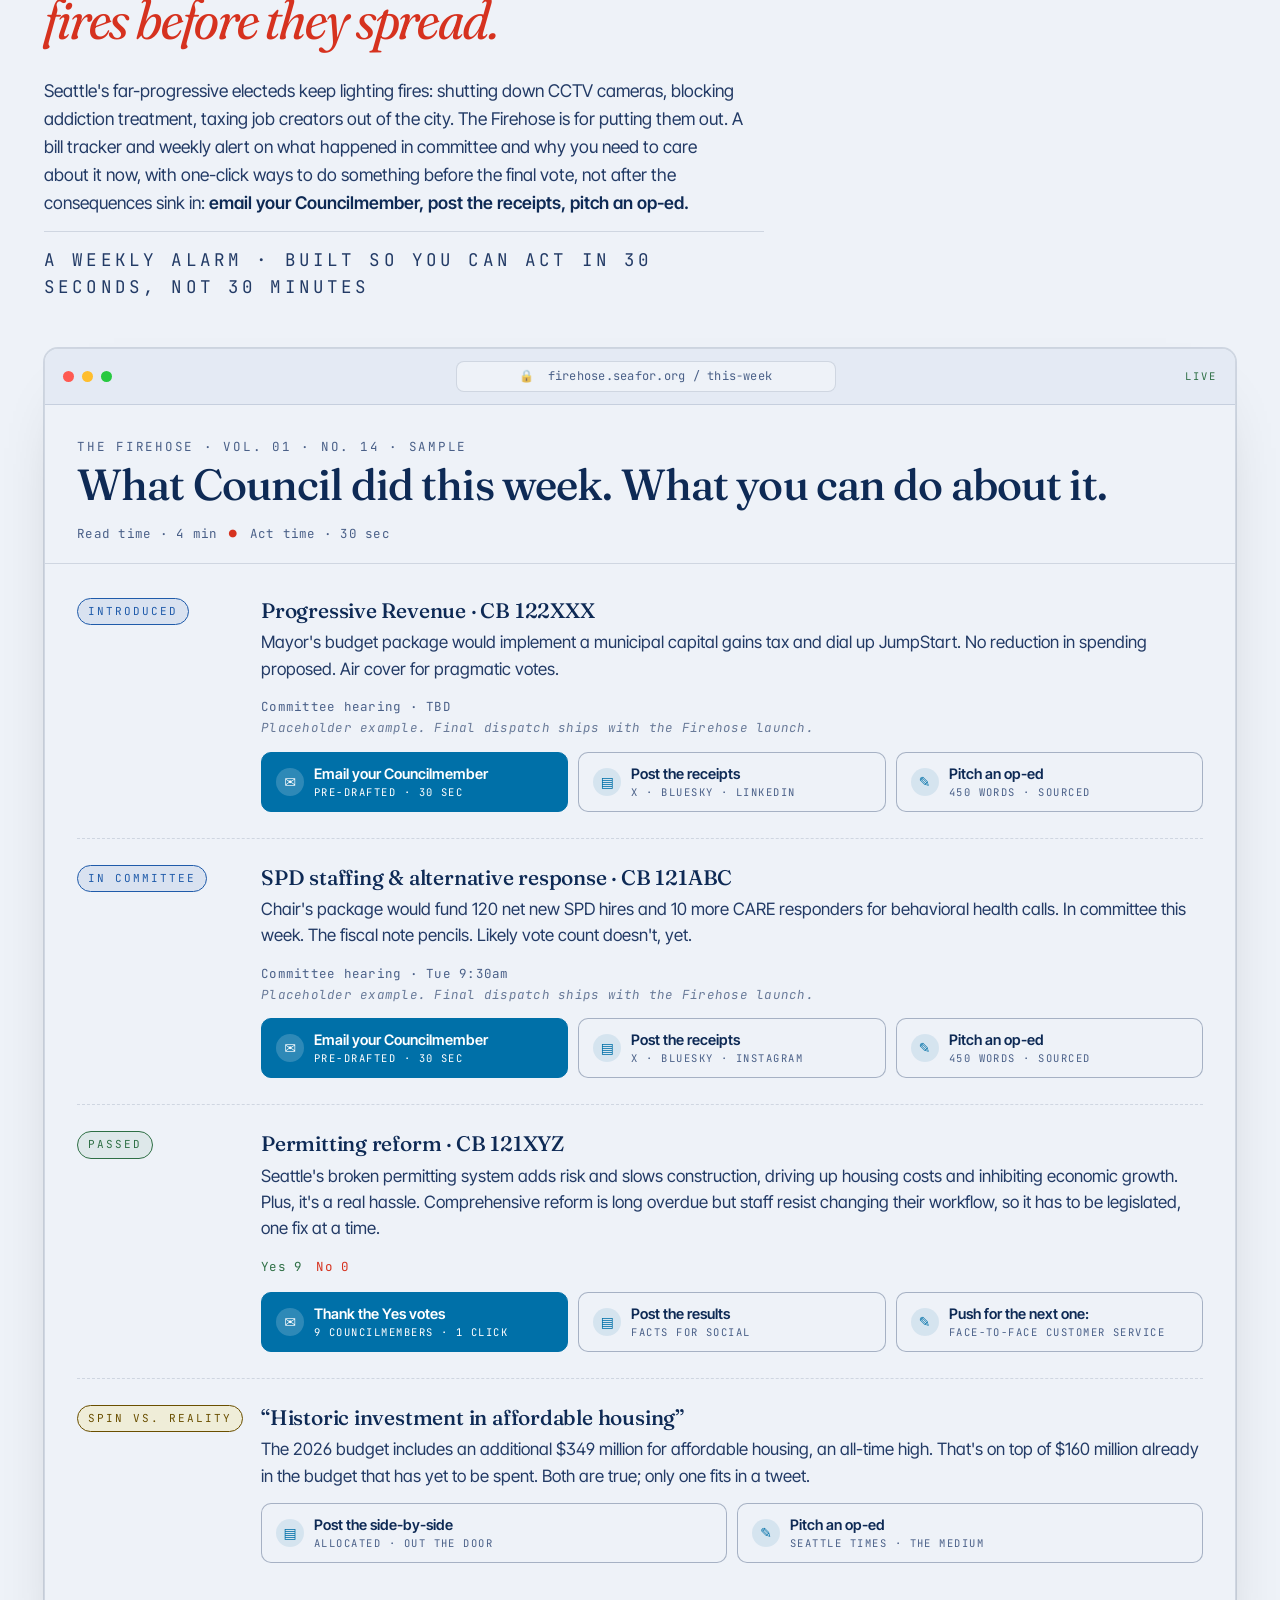
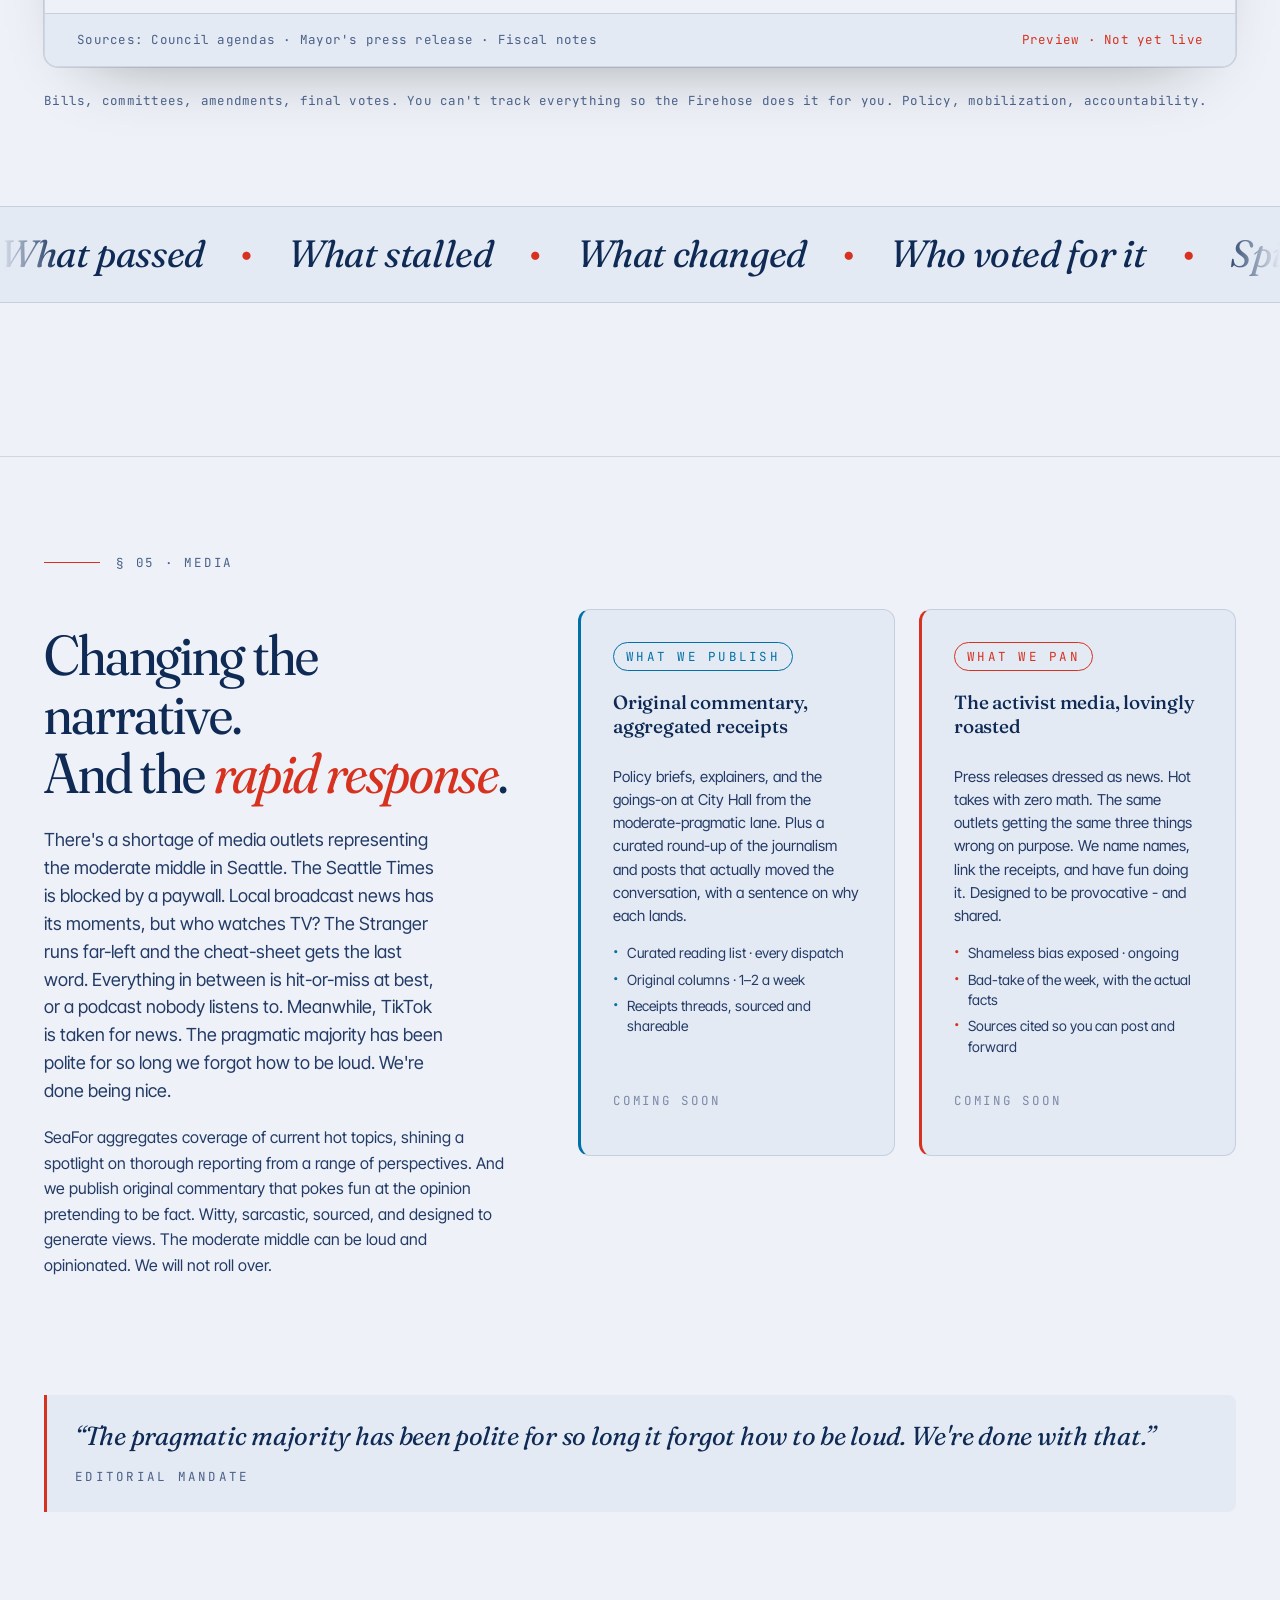
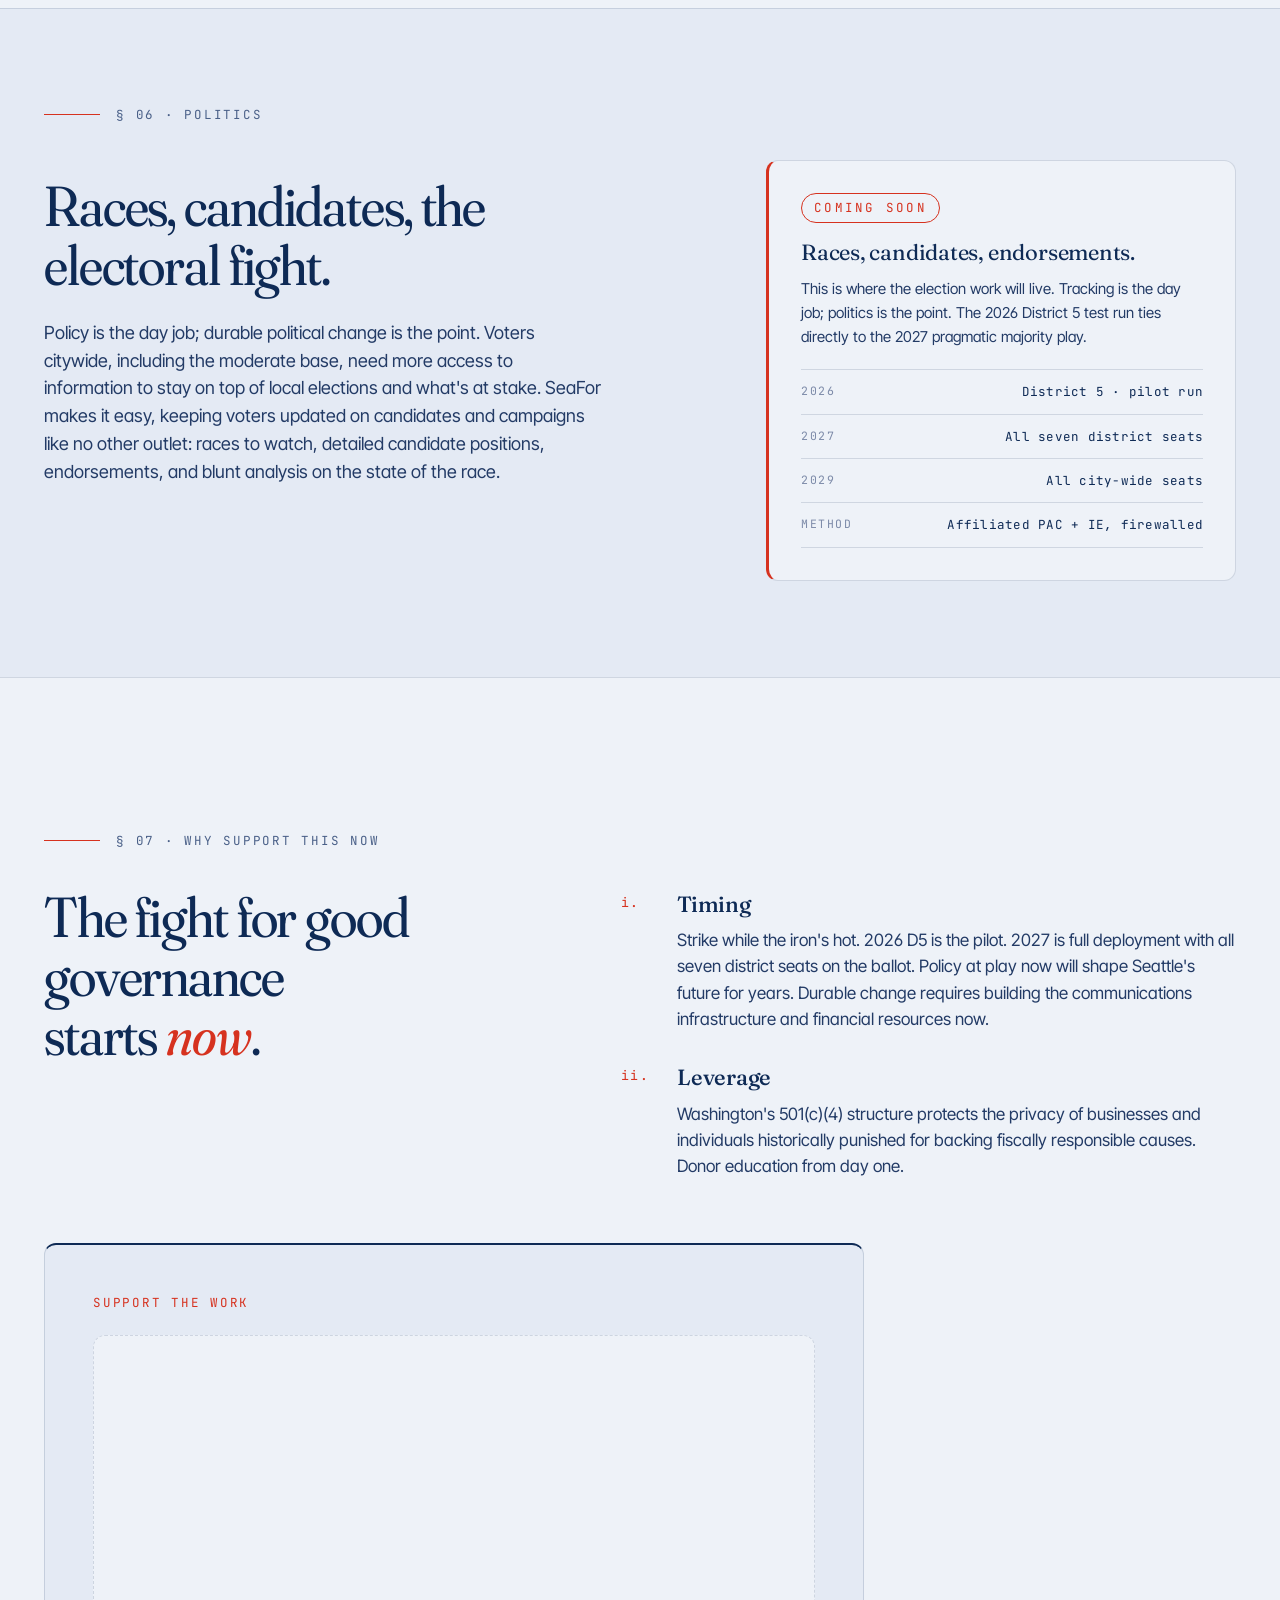
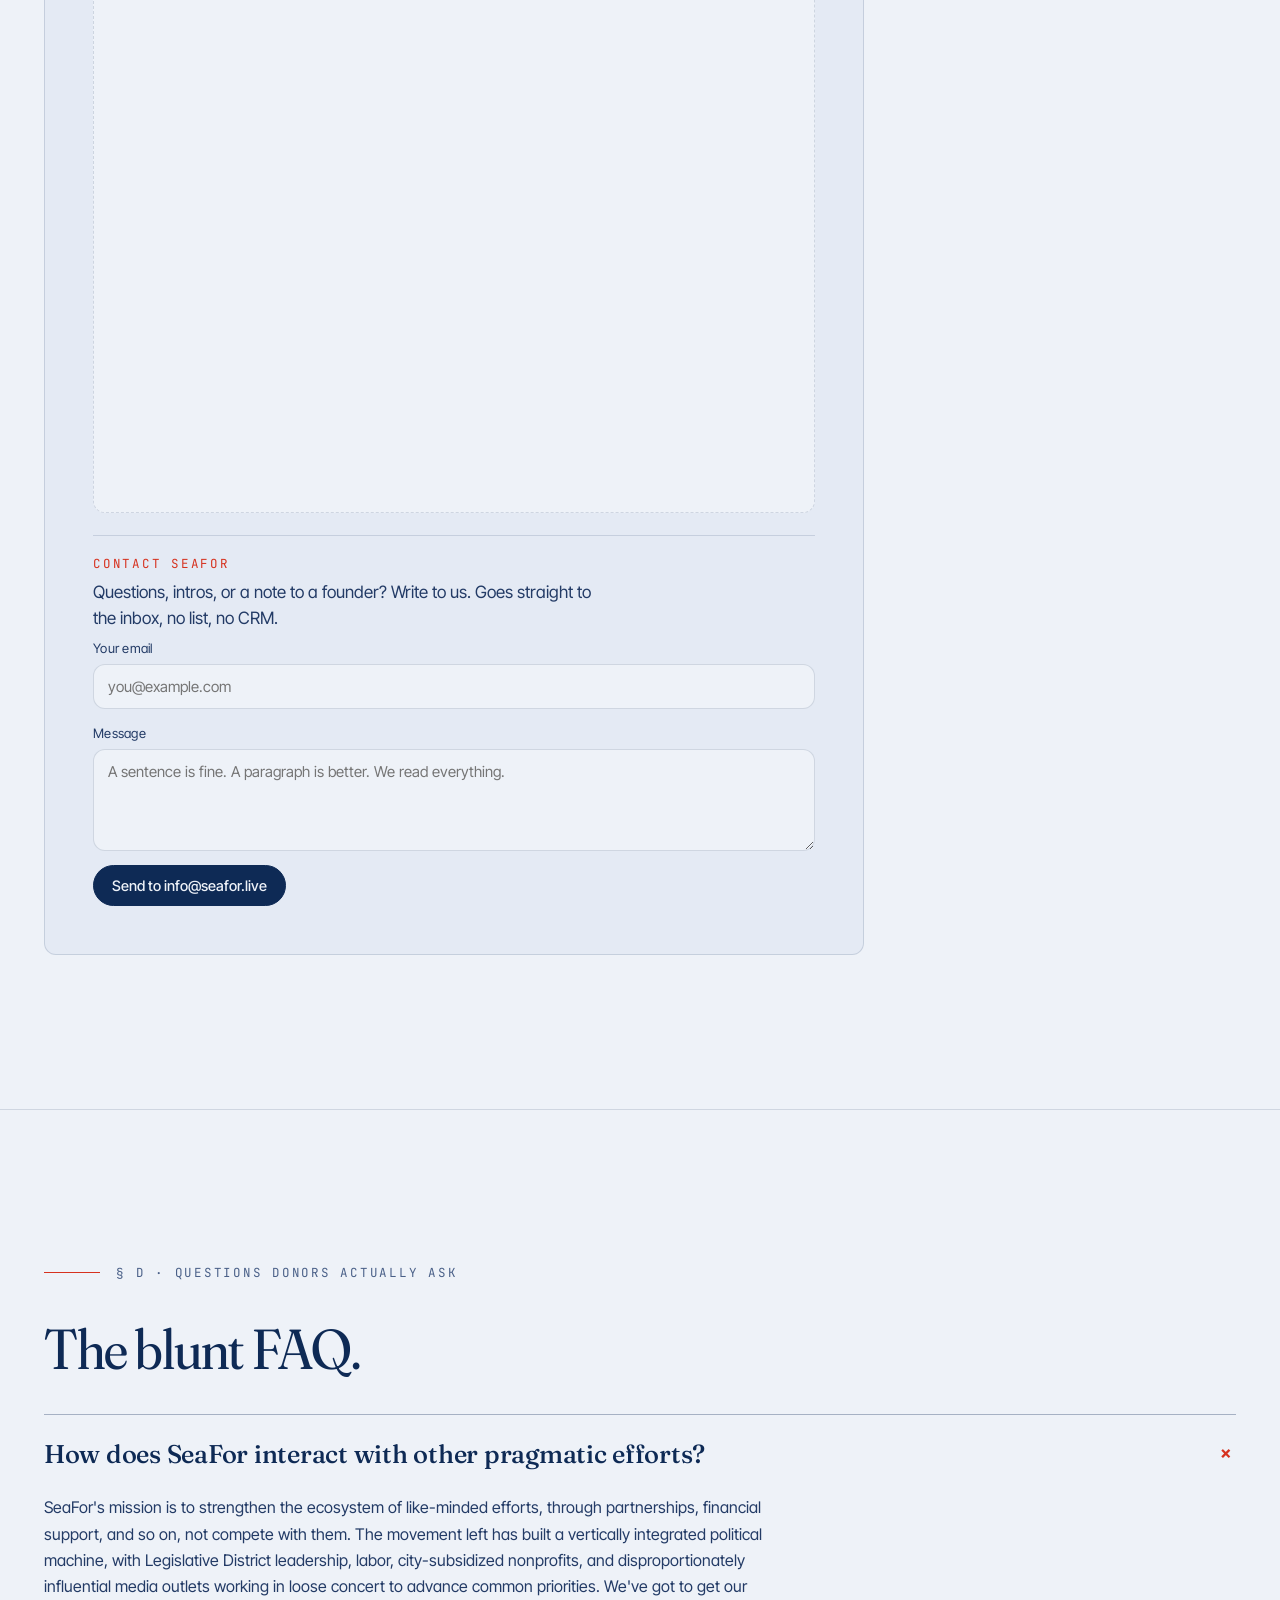
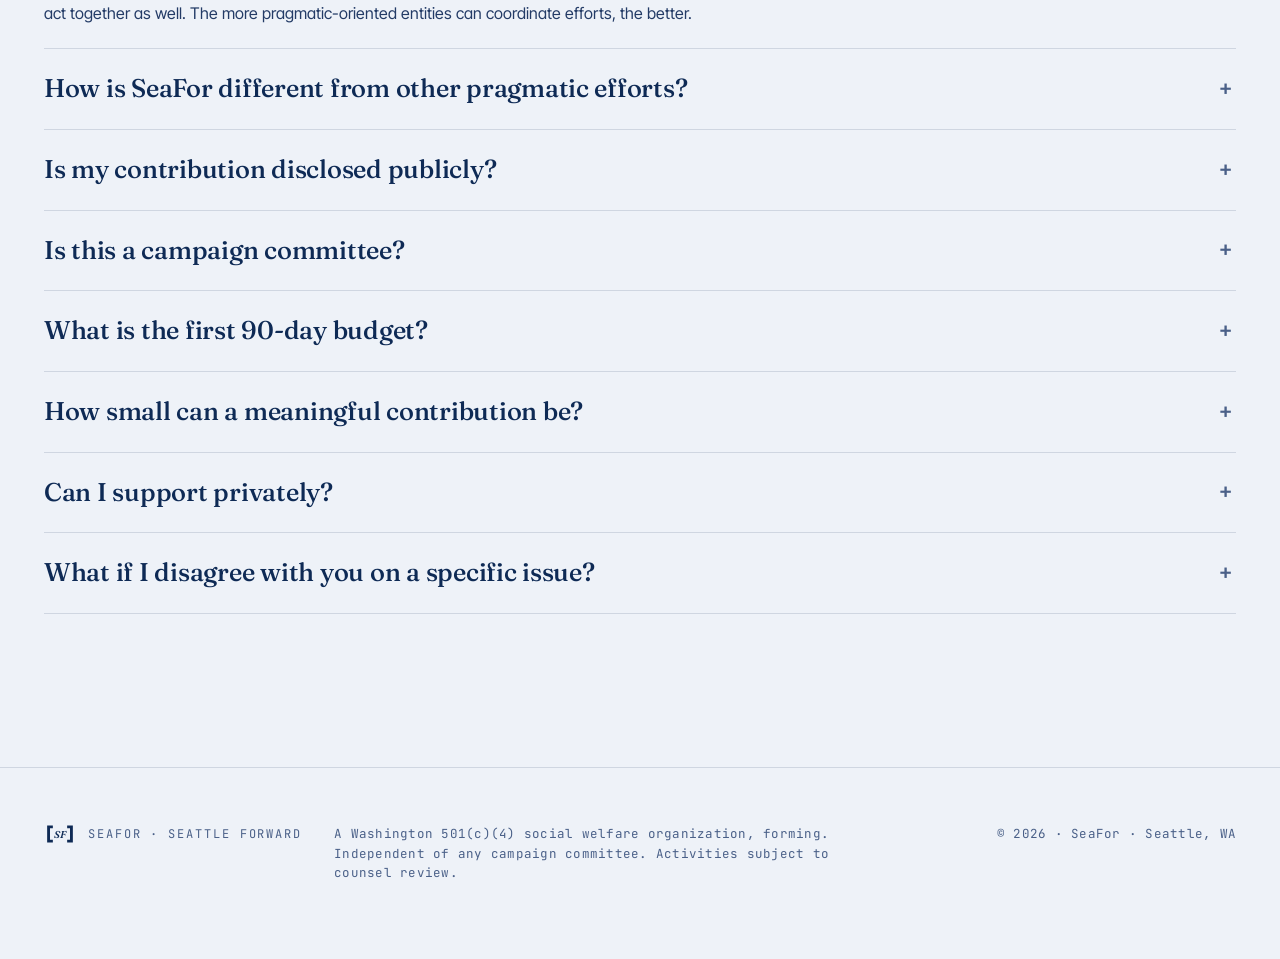
==== commit f5af0f05: "§07: swap donate widget for live Anedot iframe; strip duplicative copy - Replace CommitChange+Stripe" ====
--- a/index.html
+++ b/index.html
@@ -1072,62 +1072,17 @@
 
         <div class="donate-widget" id="donate" aria-labelledby="donate-heading">
           <div class="donate-head">
-            <span class="mono small uppercase">Support the work</span>
-            <h3 id="donate-heading" class="donate-title">Donate</h3>
-          </div>
-          <div class="donate-toggle" role="tablist" aria-label="Donation frequency">
-            <button type="button" class="donate-toggle-btn is-active" role="tab" aria-selected="true" data-donate-freq="once">One-time</button>
-            <button type="button" class="donate-toggle-btn" role="tab" aria-selected="false" data-donate-freq="annual">Annually</button>
-          </div>
-          <div class="donate-tiers">
-            <button type="button" class="donate-tier" data-donate-amount="1000">$1,000</button>
-            <button type="button" class="donate-tier" data-donate-amount="5000">$5,000</button>
-            <button type="button" class="donate-tier" data-donate-amount="10000">$10,000</button>
-            <button type="button" class="donate-tier" data-donate-amount="50000">$50,000</button>
-            <button type="button" class="donate-tier donate-tier--other" data-donate-amount="other">Other amount</button>
-          </div>
-
-          <div class="donate-other" id="donateOther" hidden>
-            <label for="donateOtherAmount">
-              <span class="mono small uppercase">Other amount</span>
-              <span class="donate-other-field">
-                <span class="donate-currency" aria-hidden="true">$</span>
-                <input id="donateOtherAmount" name="donateOtherAmount" type="number" inputmode="numeric" min="1" step="1" placeholder="Enter an amount" />
-              </span>
-            </label>
-          </div>
-
-          <!--
-            DONATION PROCESSOR EMBED · CommitChange + Stripe
-            =================================================
-            MANUAL TODO before public launch: paste the live CommitChange
-            embed snippet (which wraps Stripe) into the container below.
-            The platform decision is CommitChange + Stripe.
-
-            CommitChange typically provides either:
-              (a) an <iframe> embed, e.g.
-                  <iframe src="https://us.commitchange.com/embeds/.../donate"
-                          width="100%" height="900" frameborder="0"></iframe>
-              (b) a script + button snippet, e.g.
-                  <script src="https://us.commitchange.com/embed.js"></script>
-                  <a href="#" data-commitchange-embedded
-                     data-nonprofit-id="NONPROFIT_ID">Donate</a>
-
-            The selected frequency (one-time / annual) and amount tiers above
-            ($1,000 / $5,000 / $10,000 / $50,000 / Other) should be passed to
-            the embed via its supported query params / data-attributes once the
-            real nonprofit ID and embed code are available. No real payment
-            link is wired up yet — do not invent one.
-          -->
-          <div class="donate-embed" id="donateEmbed" data-donate-embed="commitchange-stripe">
-            <!-- CommitChange + Stripe embed goes here -->
-            <p class="donate-embed-placeholder mono small">
-              Secure donations via <b>CommitChange</b> + <b>Stripe</b> are being connected.
-              The embed loads here before the public launch.
-            </p>
-          </div>
-
-          <p class="donate-note mono small">Payment processing pending. The widget is in place; the CommitChange + Stripe embed goes live before the public launch.</p>
+            <span class="mono small uppercase" id="donate-heading">Support the work</span>
+          </div>
+
+          <div class="donate-embed" id="donateEmbed" data-donate-embed="anedot">
+            <iframe
+              src="https://secure.anedot.com/seafor/5e188c23-d653-4f40-bb2c-440c27ebe73a?embed=true"
+              title="SeaFor donation form"
+              loading="lazy"
+              allow="payment"
+              frameborder="0"></iframe>
+          </div>
 
           <div class="donate-contact">
             <span class="mono small uppercase">Contact <span data-brand-name>SeaFor</span></span>
@@ -1146,7 +1101,6 @@
                 <span class="form-status" id="donateMsgStatus" role="status" aria-live="polite"></span>
               </div>
             </form>
-            <a class="donate-email" href="mailto:info@seafor.live">info@seafor.live</a>
           </div>
         </div>
       </div>
--- a/styles.css
+++ b/styles.css
@@ -811,7 +811,26 @@
   border-top: 2px solid var(--fg);
   background: var(--bg-2);
   border-radius: var(--radius-lg);
-  max-width: 720px;
+  max-width: 820px;
+}
+.donate-embed {
+  position: relative;
+  width: 100%;
+  min-height: 720px;
+  border: 1px solid var(--rule);
+  border-radius: var(--radius-md, 12px);
+  overflow: hidden;
+  background: #fff;
+}
+.donate-embed iframe {
+  display: block;
+  width: 100%;
+  height: 100%;
+  min-height: 720px;
+  border: 0;
+}
+@media (max-width: 560px) {
+  .donate-embed, .donate-embed iframe { min-height: 820px; }
 }
 .donate-head { display: flex; flex-direction: column; gap: 6px; }
 .donate-head .mono { color: var(--accent); letter-spacing: 0.14em; }
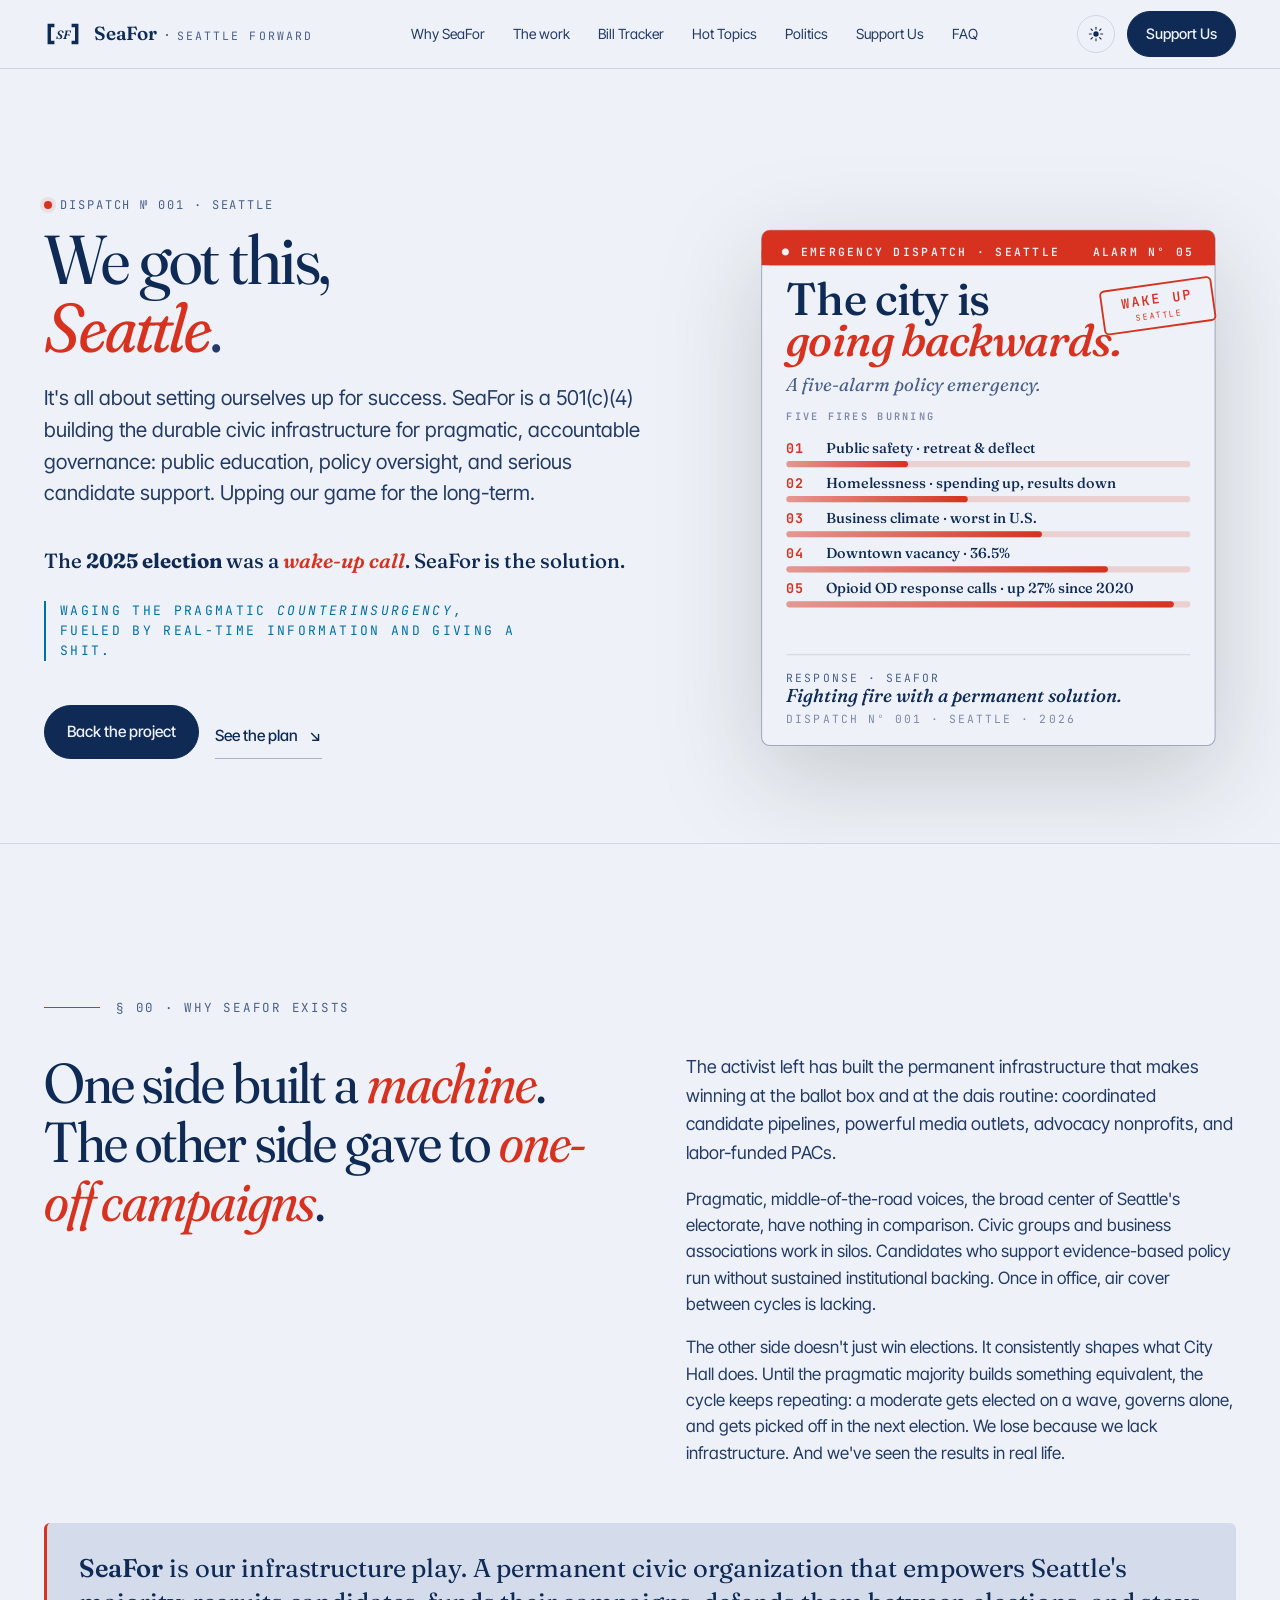
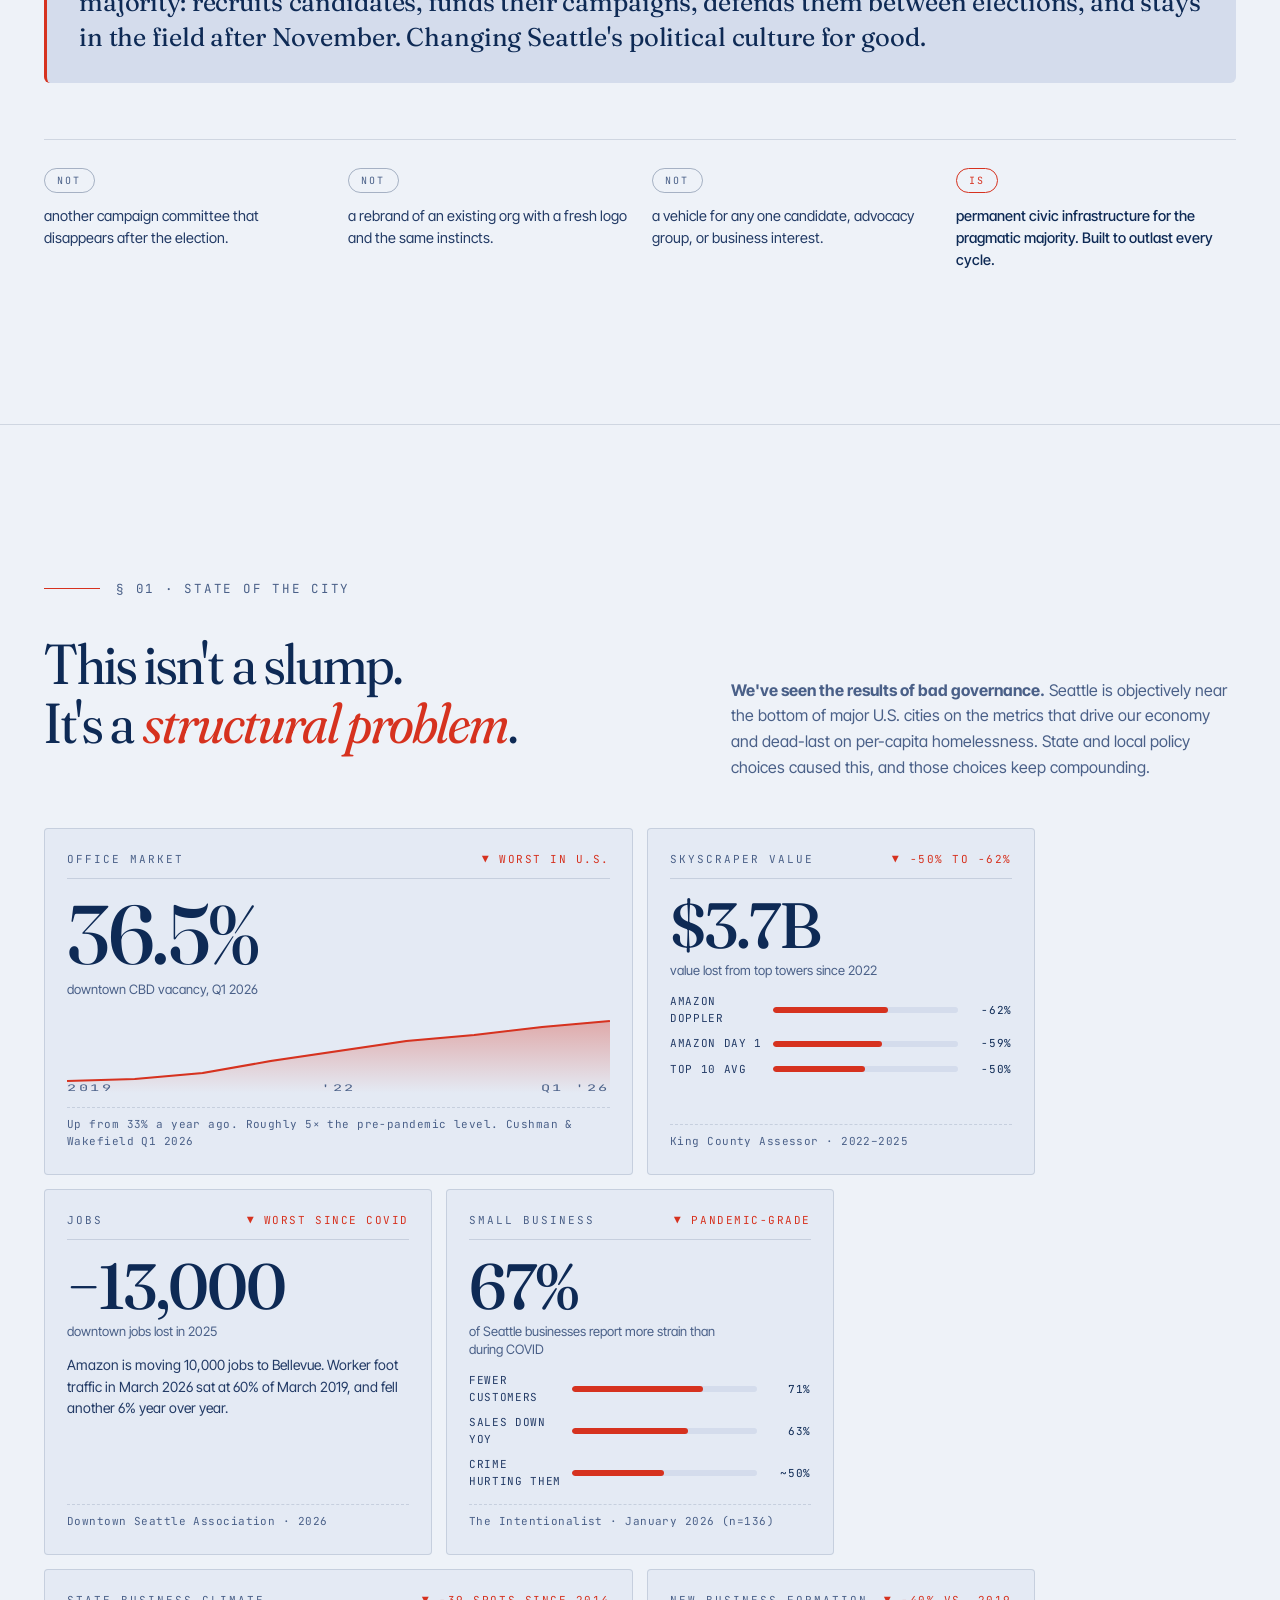
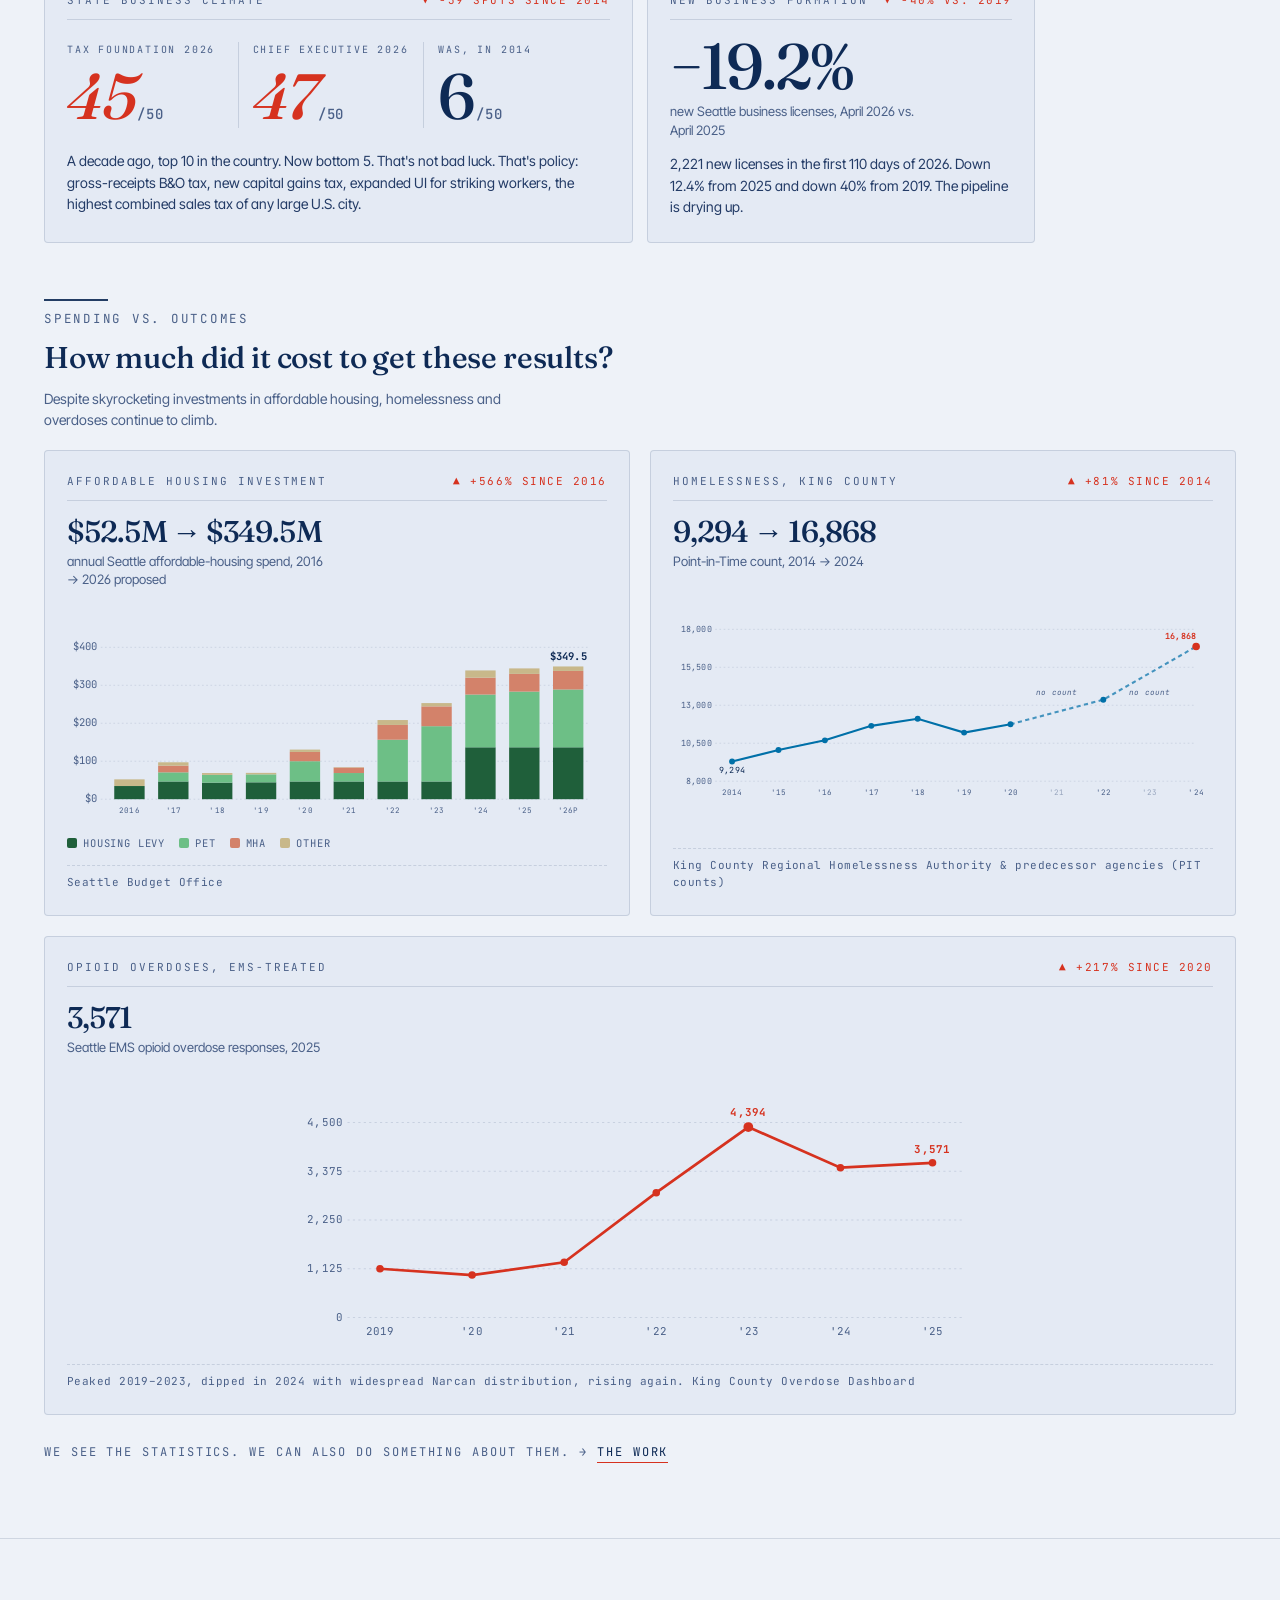
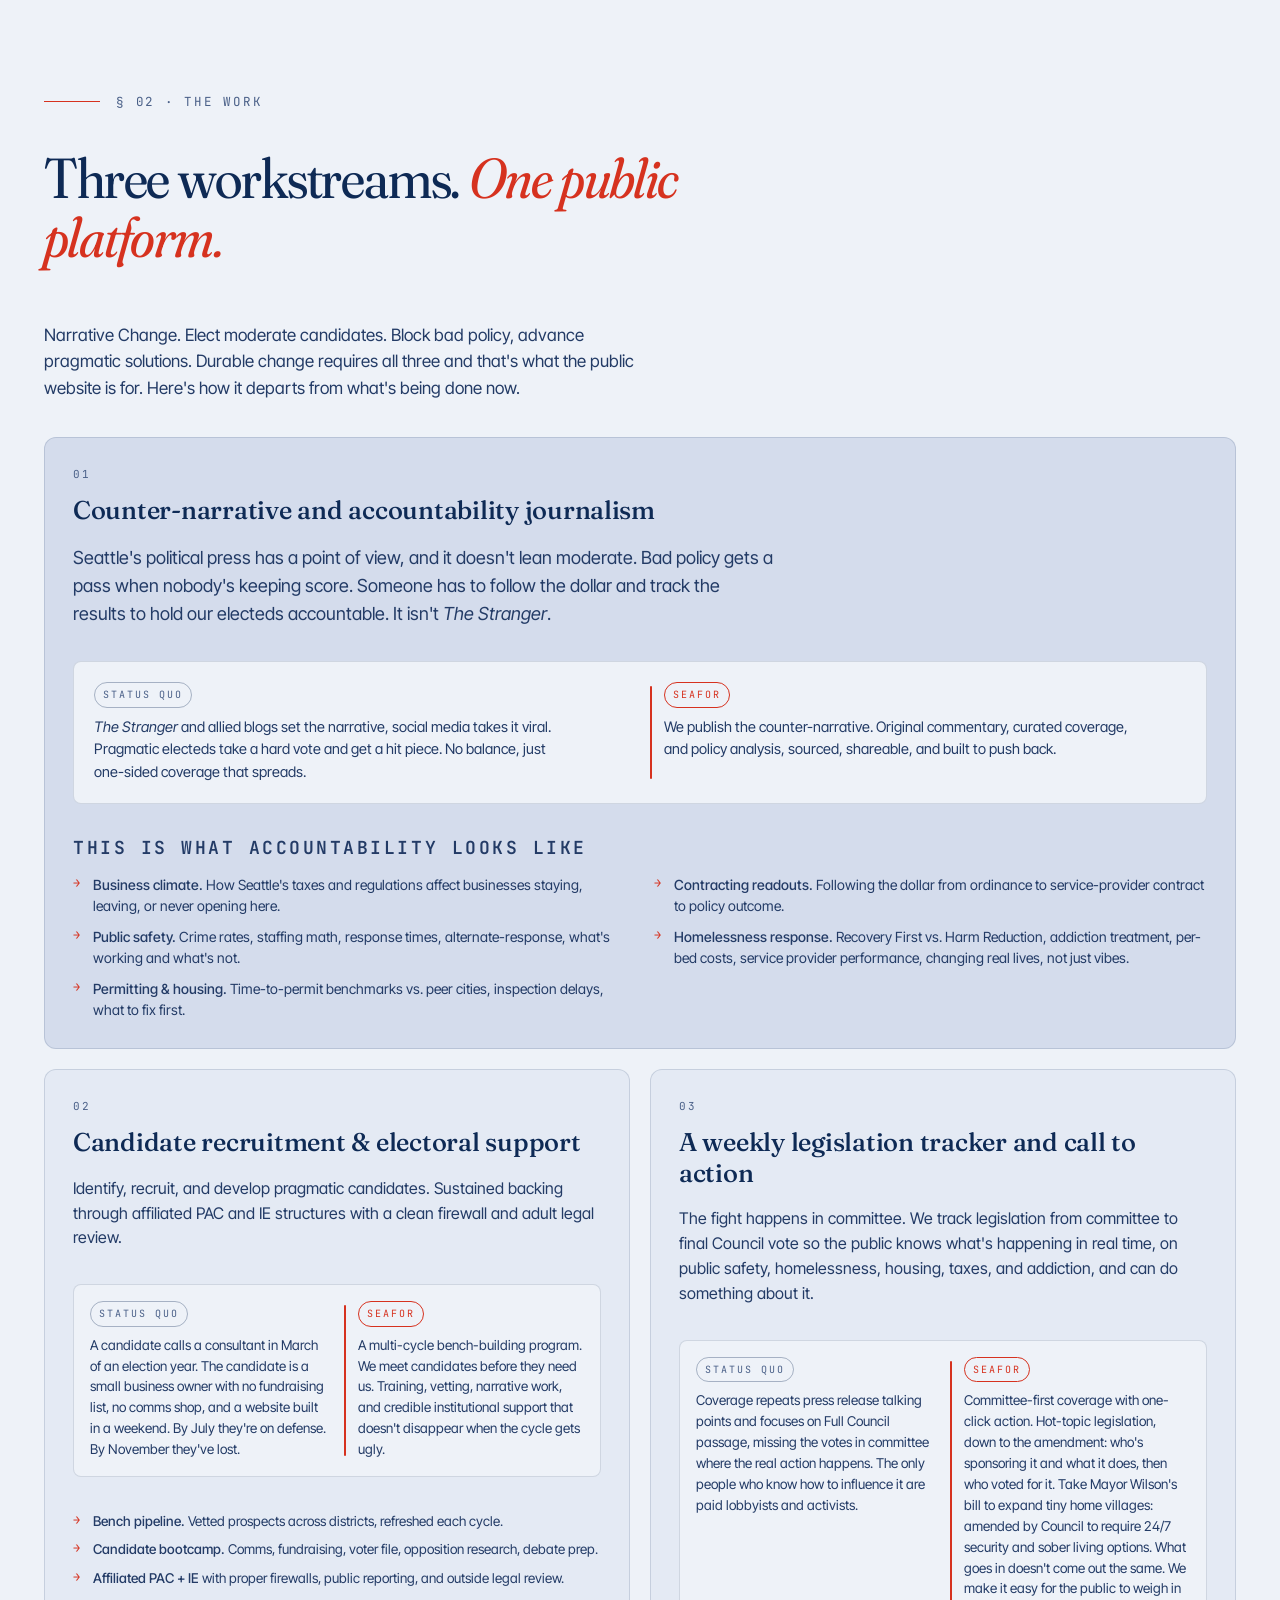
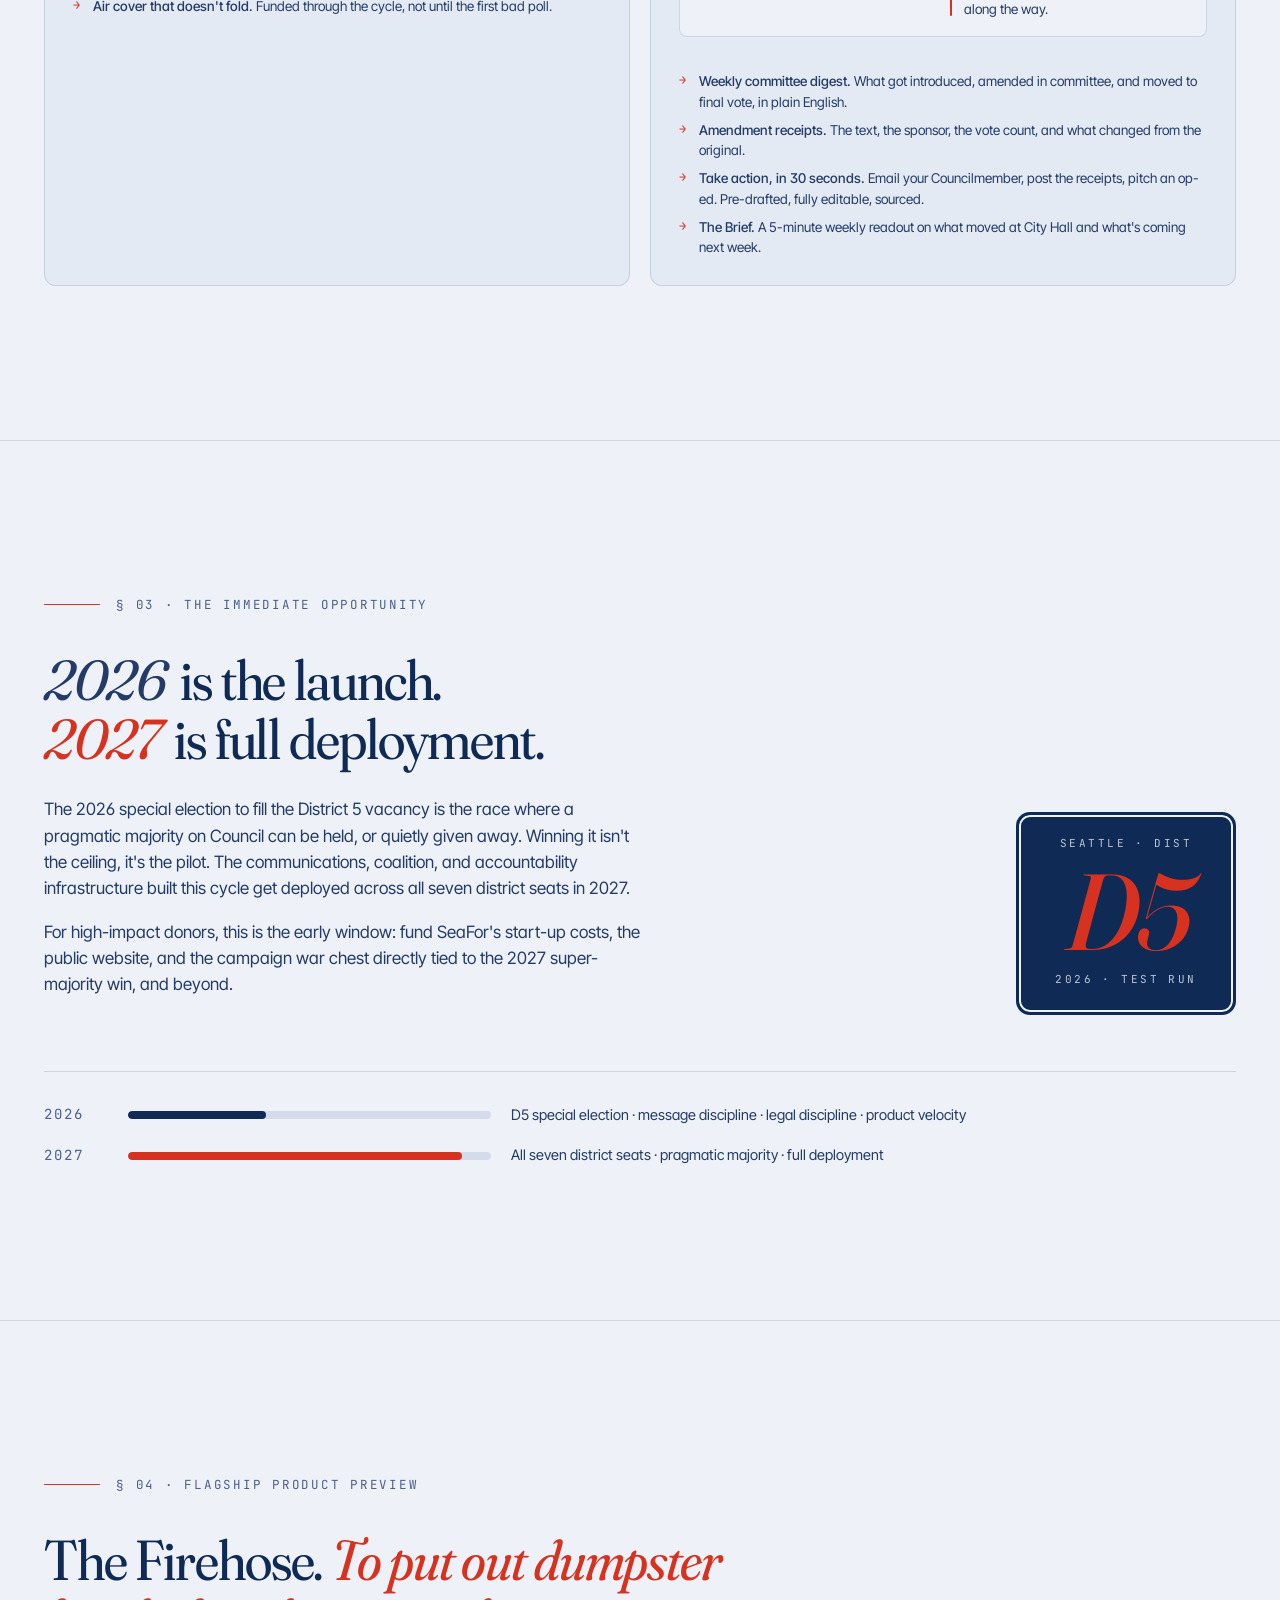
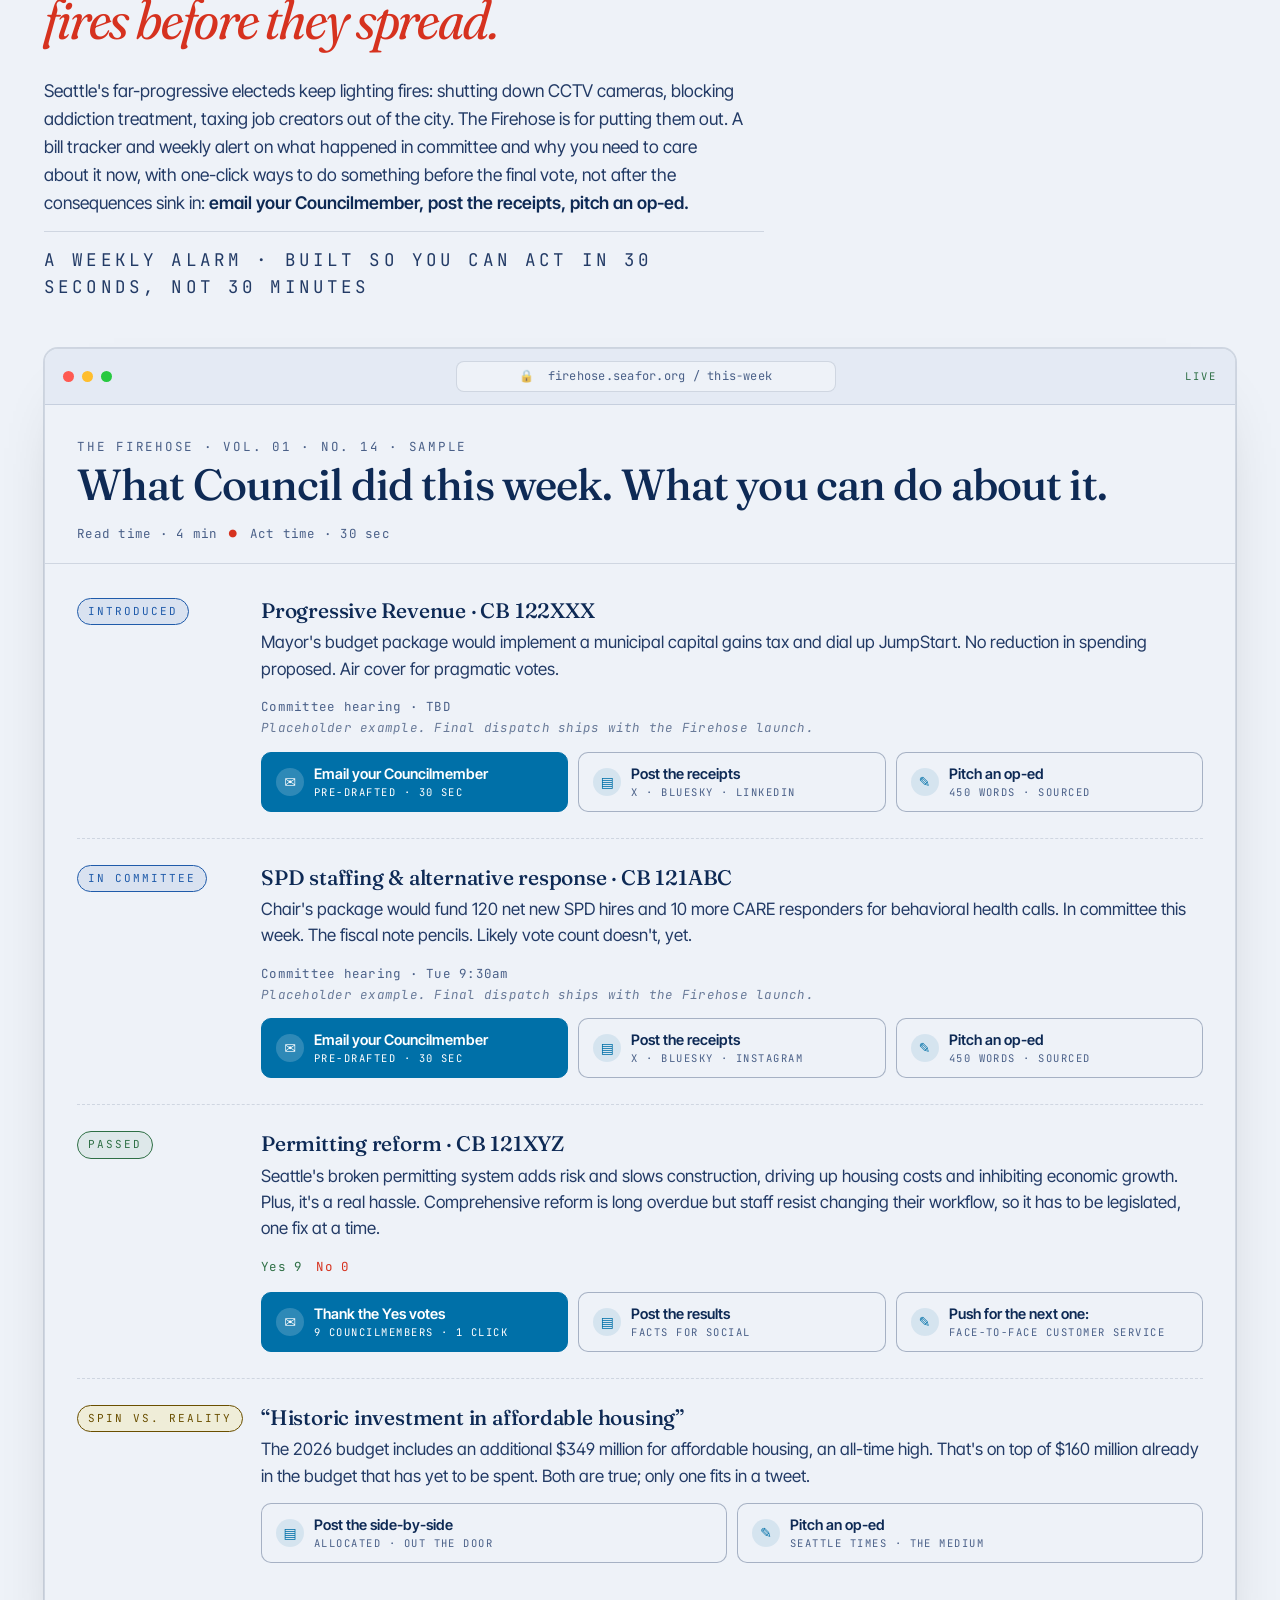
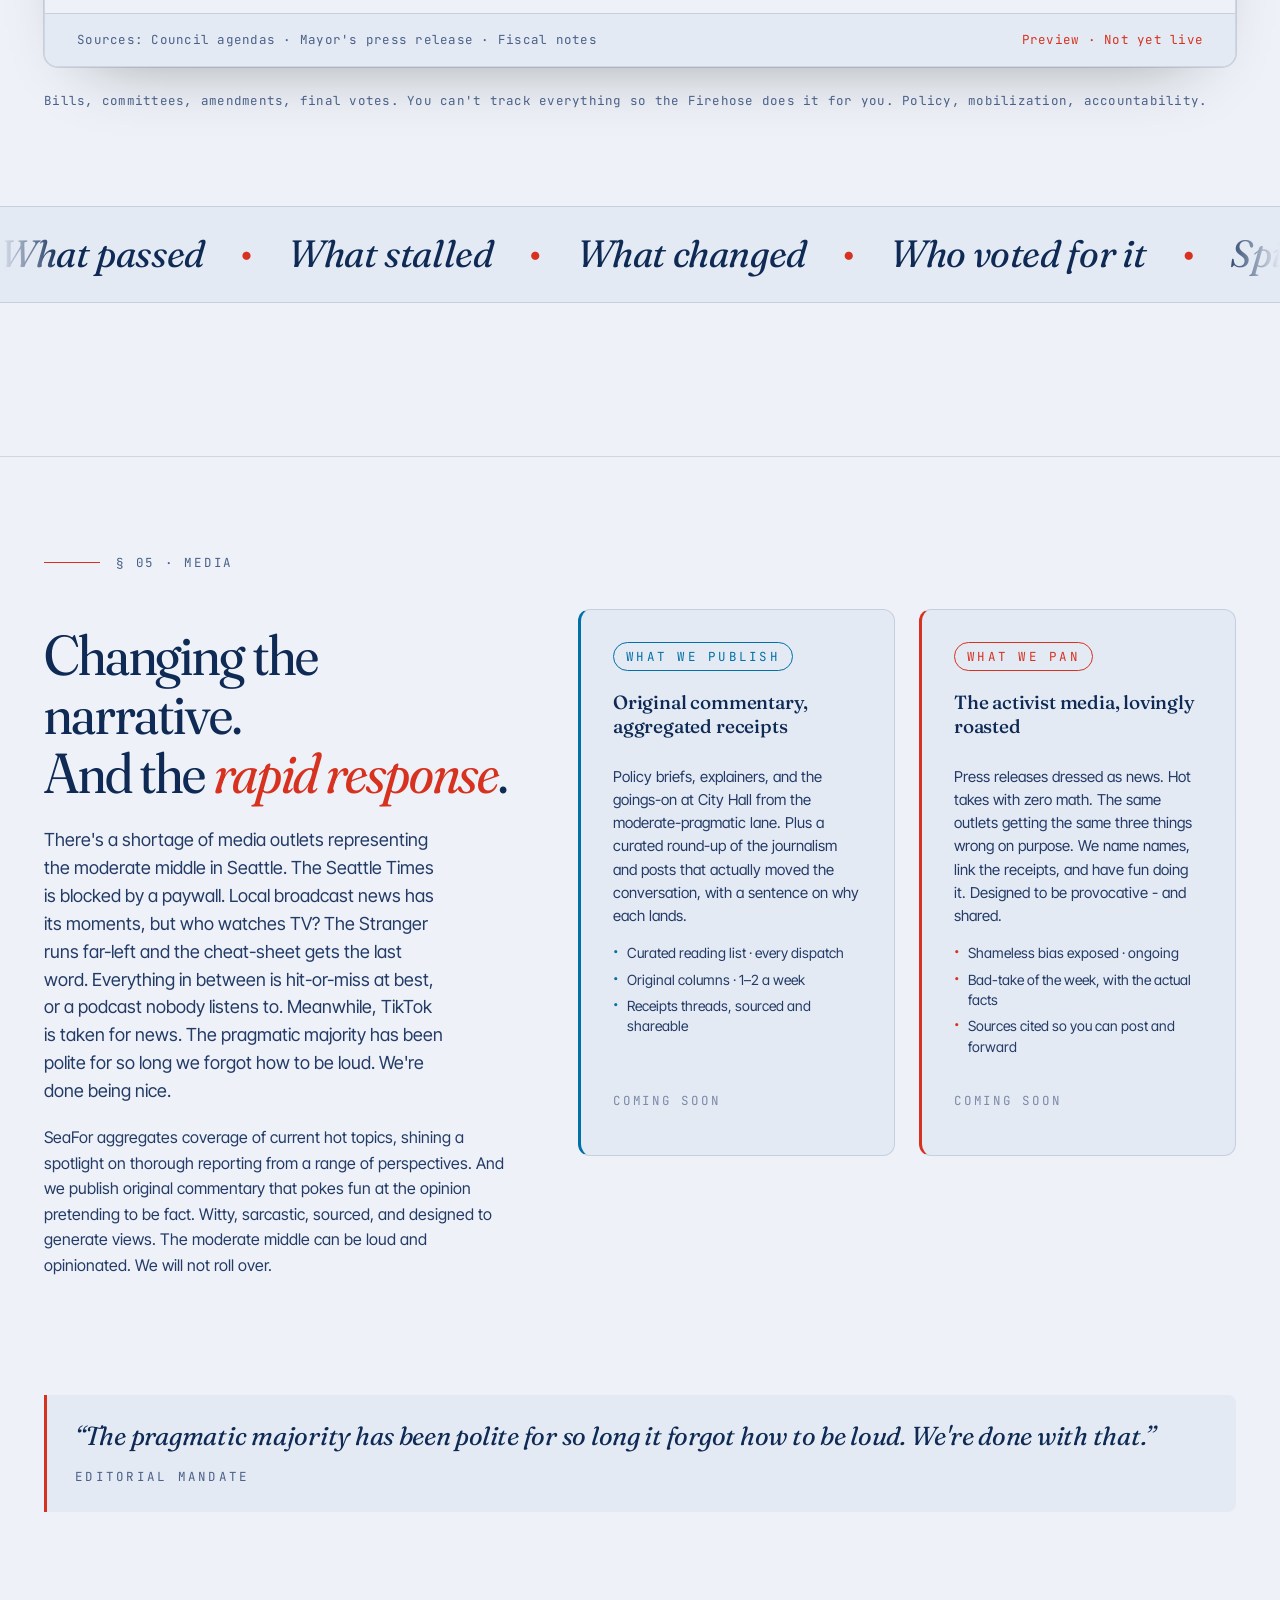
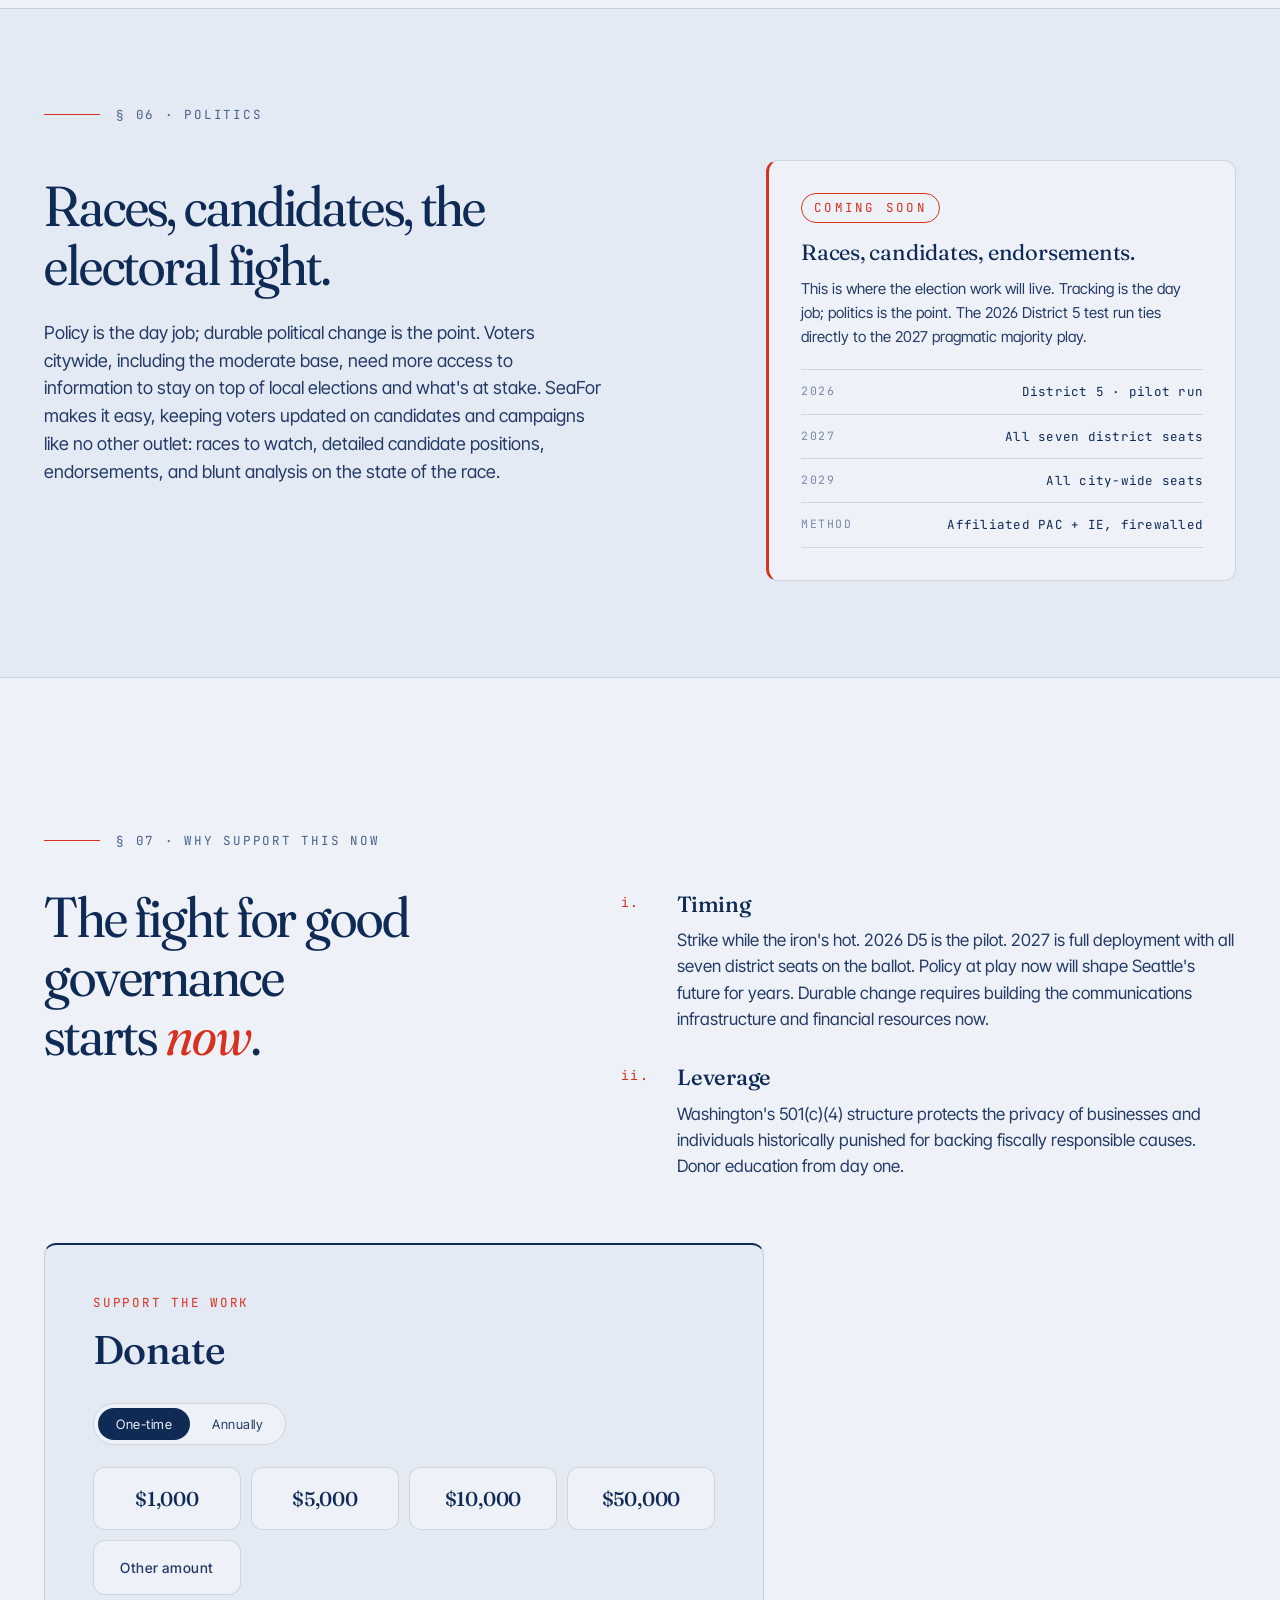
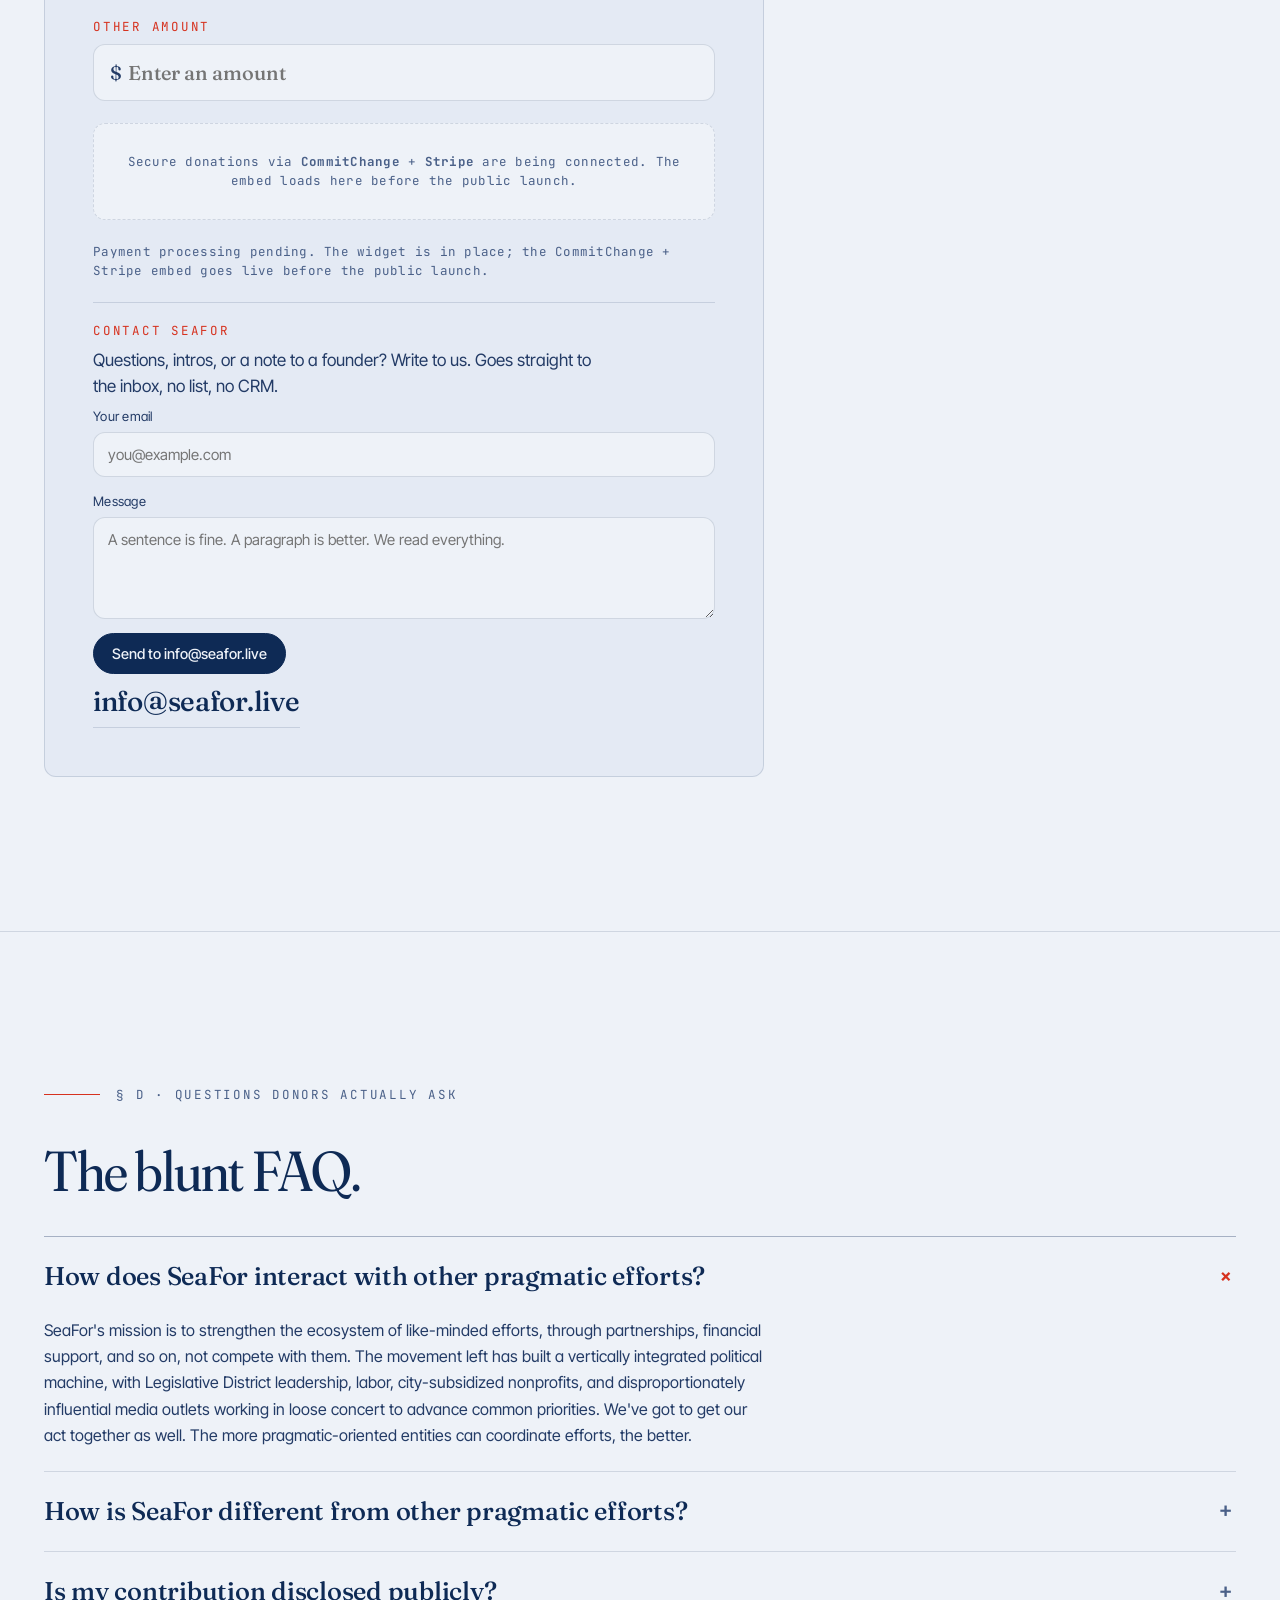
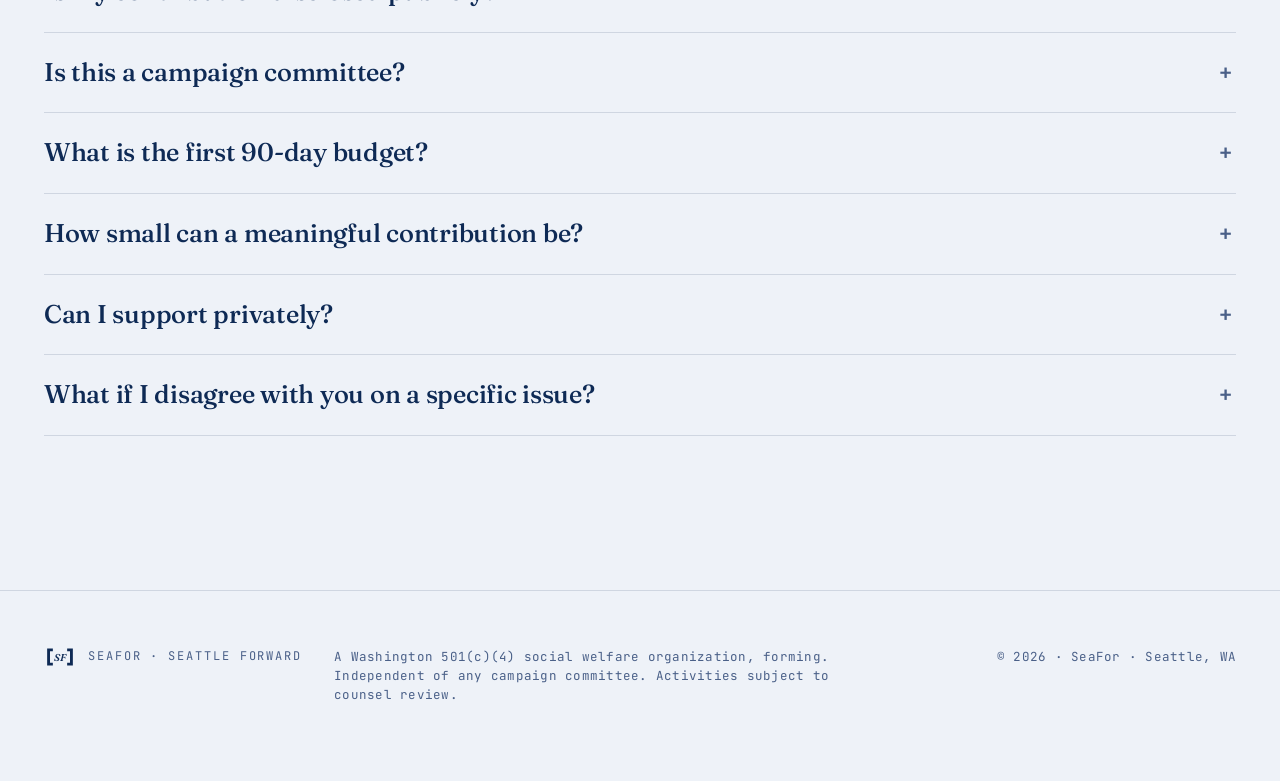
==== commit 11e95b10: "Revert "§07: swap donate widget for live Anedot iframe; strip duplicative copy" This reverts commit " ====
--- a/index.html
+++ b/index.html
@@ -1072,17 +1072,62 @@
 
         <div class="donate-widget" id="donate" aria-labelledby="donate-heading">
           <div class="donate-head">
-            <span class="mono small uppercase" id="donate-heading">Support the work</span>
-          </div>
-
-          <div class="donate-embed" id="donateEmbed" data-donate-embed="anedot">
-            <iframe
-              src="https://secure.anedot.com/seafor/5e188c23-d653-4f40-bb2c-440c27ebe73a?embed=true"
-              title="SeaFor donation form"
-              loading="lazy"
-              allow="payment"
-              frameborder="0"></iframe>
-          </div>
+            <span class="mono small uppercase">Support the work</span>
+            <h3 id="donate-heading" class="donate-title">Donate</h3>
+          </div>
+          <div class="donate-toggle" role="tablist" aria-label="Donation frequency">
+            <button type="button" class="donate-toggle-btn is-active" role="tab" aria-selected="true" data-donate-freq="once">One-time</button>
+            <button type="button" class="donate-toggle-btn" role="tab" aria-selected="false" data-donate-freq="annual">Annually</button>
+          </div>
+          <div class="donate-tiers">
+            <button type="button" class="donate-tier" data-donate-amount="1000">$1,000</button>
+            <button type="button" class="donate-tier" data-donate-amount="5000">$5,000</button>
+            <button type="button" class="donate-tier" data-donate-amount="10000">$10,000</button>
+            <button type="button" class="donate-tier" data-donate-amount="50000">$50,000</button>
+            <button type="button" class="donate-tier donate-tier--other" data-donate-amount="other">Other amount</button>
+          </div>
+
+          <div class="donate-other" id="donateOther" hidden>
+            <label for="donateOtherAmount">
+              <span class="mono small uppercase">Other amount</span>
+              <span class="donate-other-field">
+                <span class="donate-currency" aria-hidden="true">$</span>
+                <input id="donateOtherAmount" name="donateOtherAmount" type="number" inputmode="numeric" min="1" step="1" placeholder="Enter an amount" />
+              </span>
+            </label>
+          </div>
+
+          <!--
+            DONATION PROCESSOR EMBED · CommitChange + Stripe
+            =================================================
+            MANUAL TODO before public launch: paste the live CommitChange
+            embed snippet (which wraps Stripe) into the container below.
+            The platform decision is CommitChange + Stripe.
+
+            CommitChange typically provides either:
+              (a) an <iframe> embed, e.g.
+                  <iframe src="https://us.commitchange.com/embeds/.../donate"
+                          width="100%" height="900" frameborder="0"></iframe>
+              (b) a script + button snippet, e.g.
+                  <script src="https://us.commitchange.com/embed.js"></script>
+                  <a href="#" data-commitchange-embedded
+                     data-nonprofit-id="NONPROFIT_ID">Donate</a>
+
+            The selected frequency (one-time / annual) and amount tiers above
+            ($1,000 / $5,000 / $10,000 / $50,000 / Other) should be passed to
+            the embed via its supported query params / data-attributes once the
+            real nonprofit ID and embed code are available. No real payment
+            link is wired up yet — do not invent one.
+          -->
+          <div class="donate-embed" id="donateEmbed" data-donate-embed="commitchange-stripe">
+            <!-- CommitChange + Stripe embed goes here -->
+            <p class="donate-embed-placeholder mono small">
+              Secure donations via <b>CommitChange</b> + <b>Stripe</b> are being connected.
+              The embed loads here before the public launch.
+            </p>
+          </div>
+
+          <p class="donate-note mono small">Payment processing pending. The widget is in place; the CommitChange + Stripe embed goes live before the public launch.</p>
 
           <div class="donate-contact">
             <span class="mono small uppercase">Contact <span data-brand-name>SeaFor</span></span>
@@ -1101,6 +1146,7 @@
                 <span class="form-status" id="donateMsgStatus" role="status" aria-live="polite"></span>
               </div>
             </form>
+            <a class="donate-email" href="mailto:info@seafor.live">info@seafor.live</a>
           </div>
         </div>
       </div>
--- a/styles.css
+++ b/styles.css
@@ -811,26 +811,7 @@
   border-top: 2px solid var(--fg);
   background: var(--bg-2);
   border-radius: var(--radius-lg);
-  max-width: 820px;
-}
-.donate-embed {
-  position: relative;
-  width: 100%;
-  min-height: 720px;
-  border: 1px solid var(--rule);
-  border-radius: var(--radius-md, 12px);
-  overflow: hidden;
-  background: #fff;
-}
-.donate-embed iframe {
-  display: block;
-  width: 100%;
-  height: 100%;
-  min-height: 720px;
-  border: 0;
-}
-@media (max-width: 560px) {
-  .donate-embed, .donate-embed iframe { min-height: 820px; }
+  max-width: 720px;
 }
 .donate-head { display: flex; flex-direction: column; gap: 6px; }
 .donate-head .mono { color: var(--accent); letter-spacing: 0.14em; }
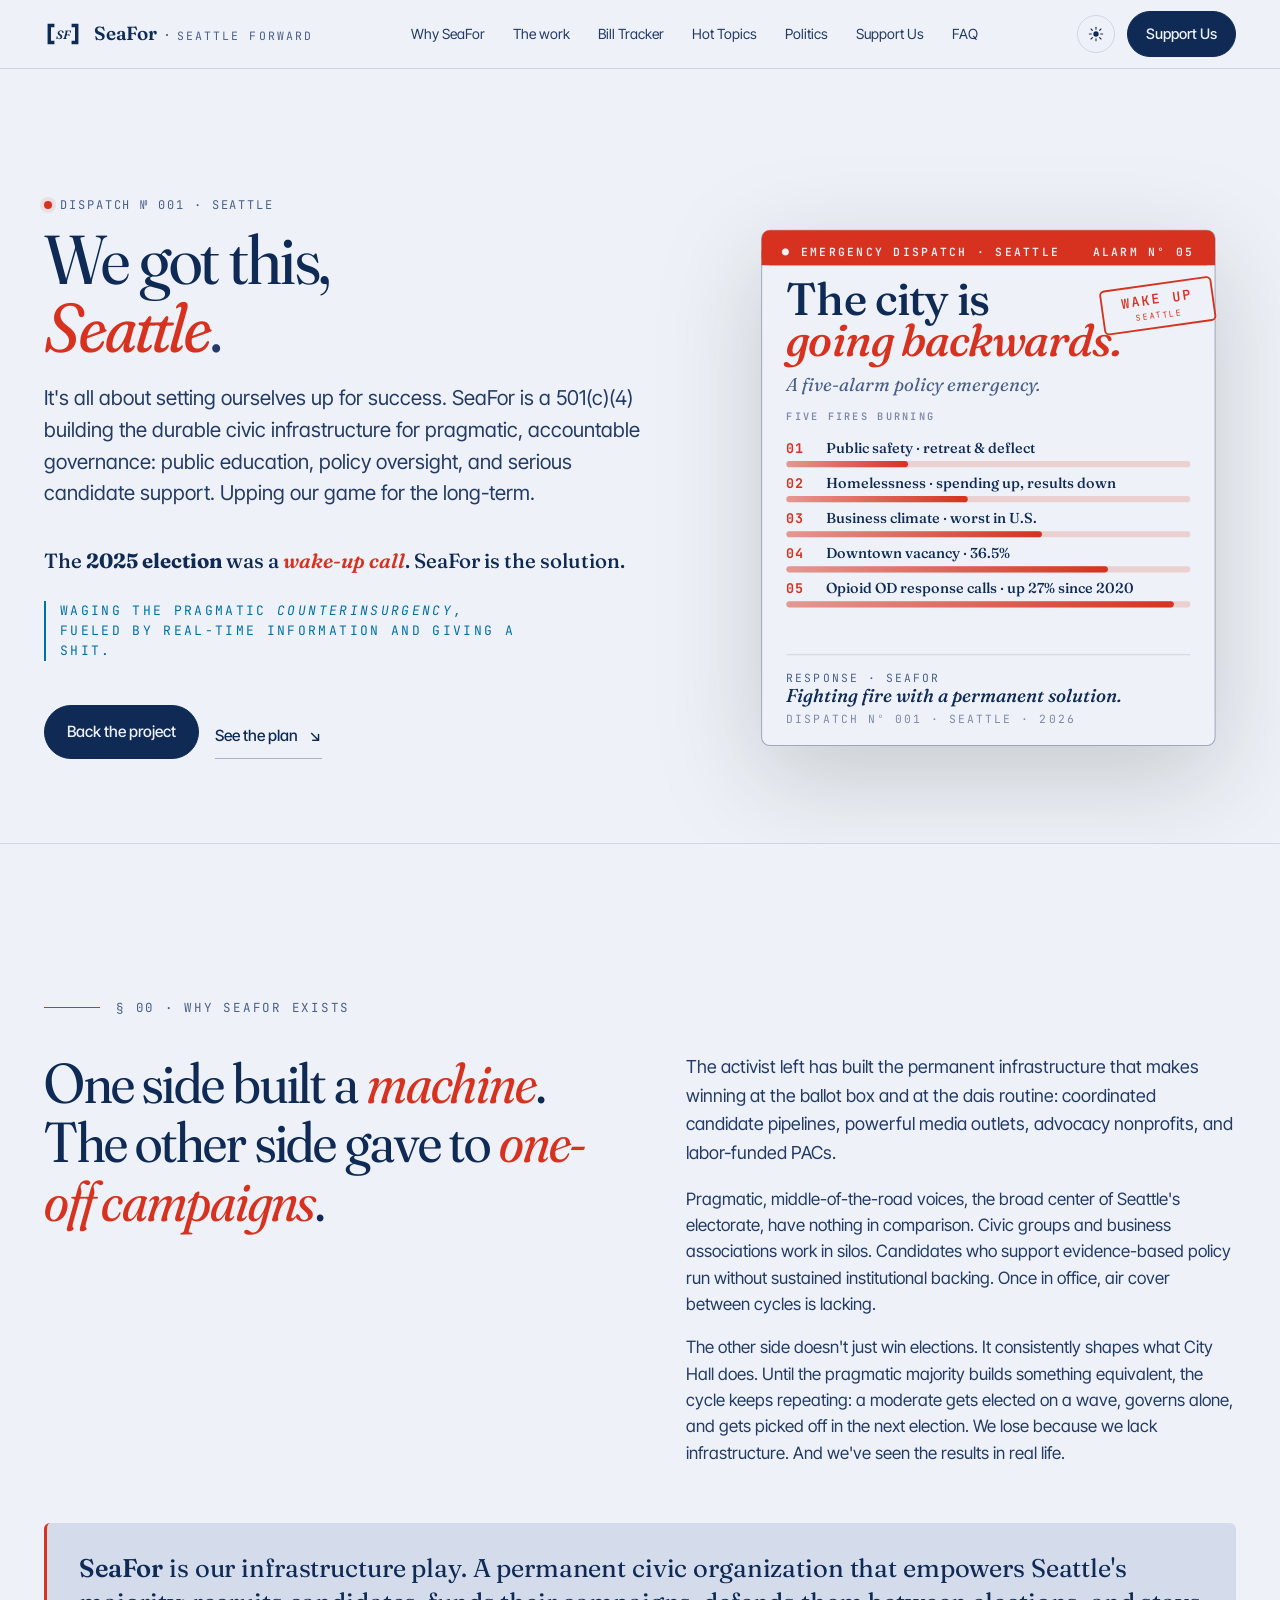
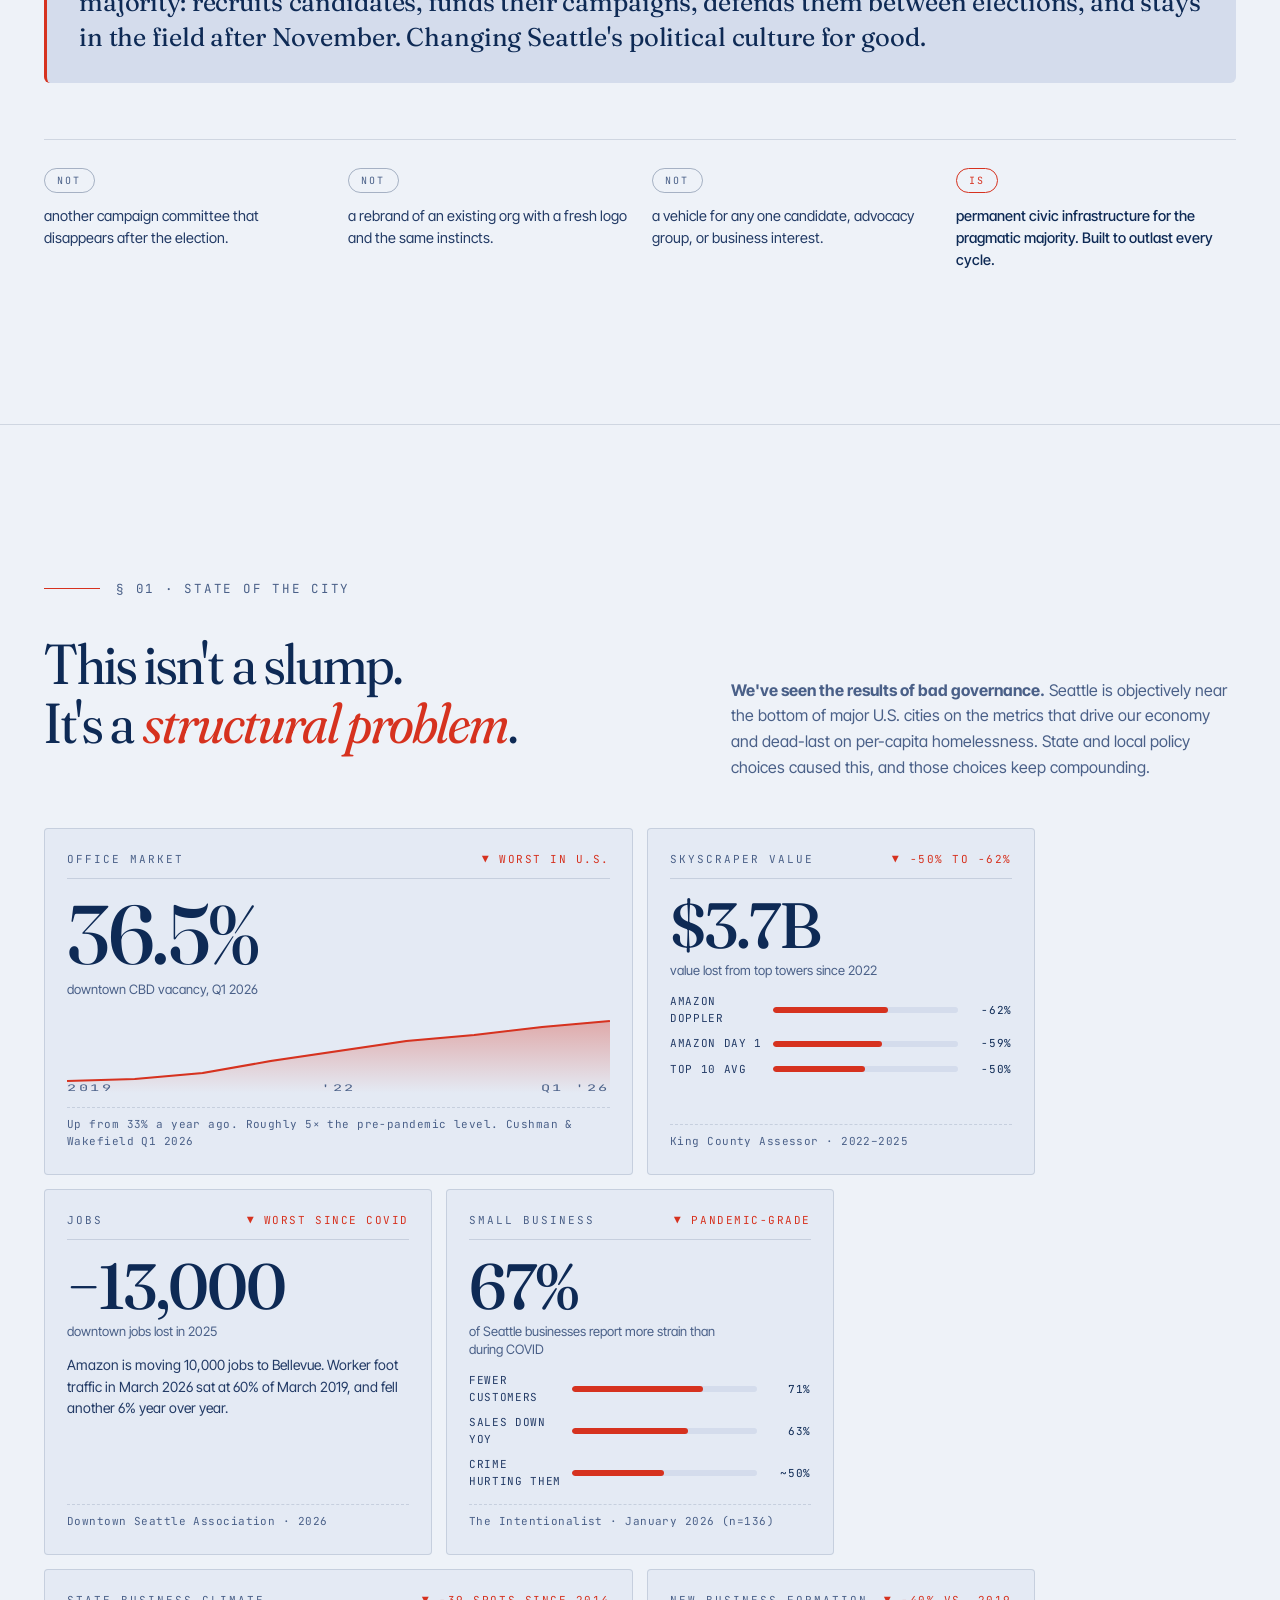
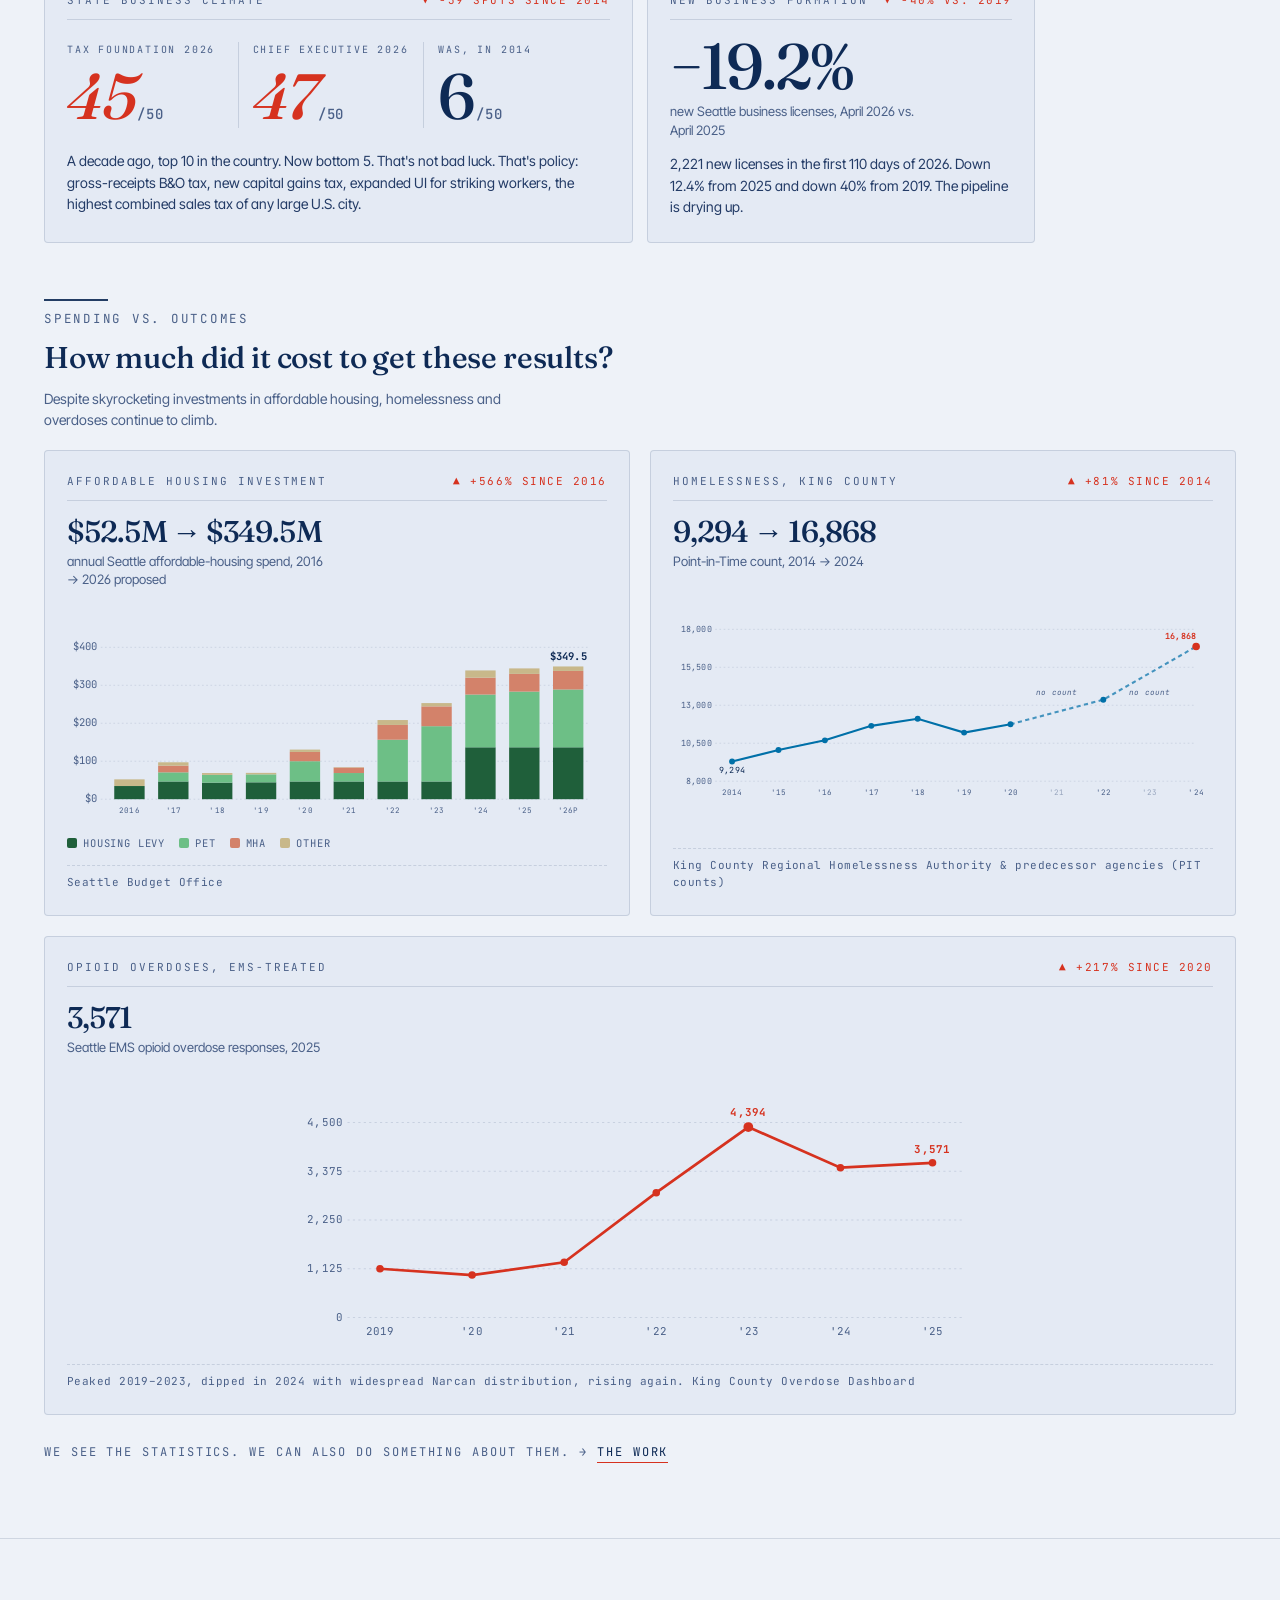
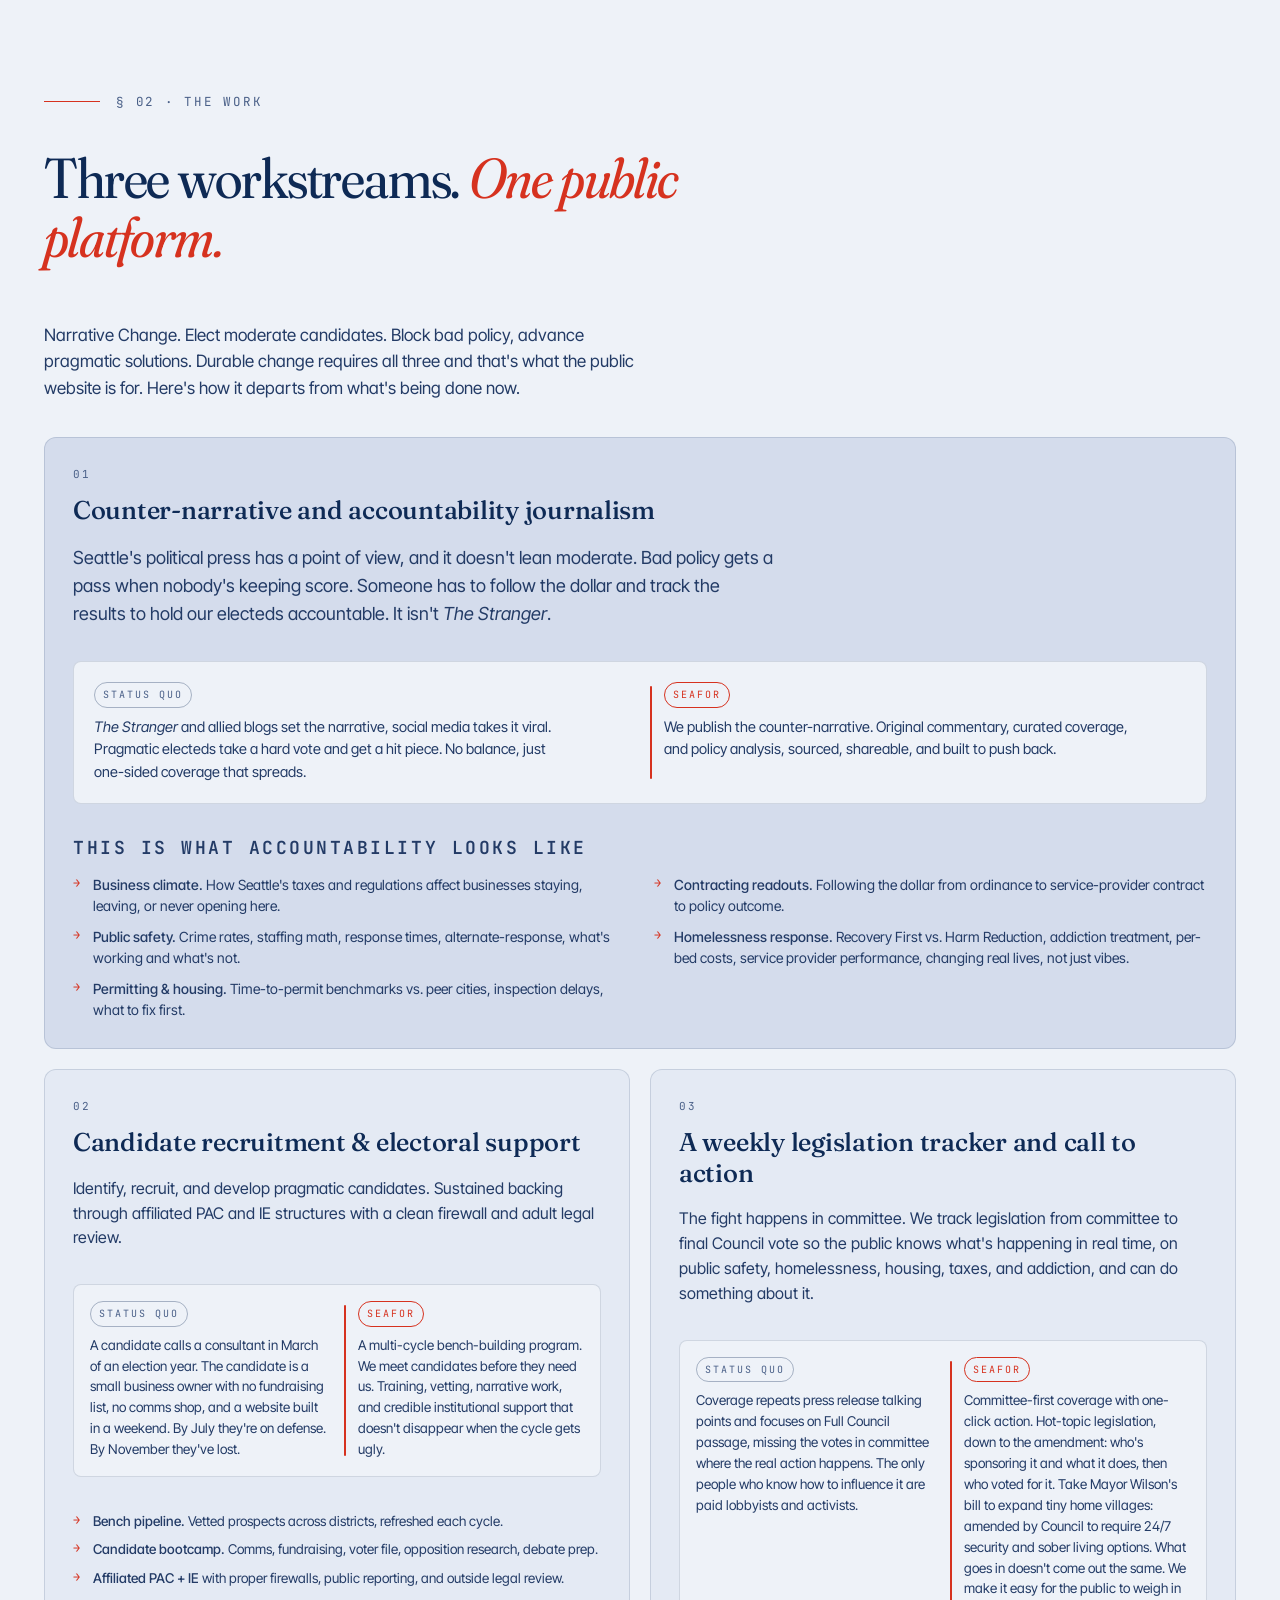
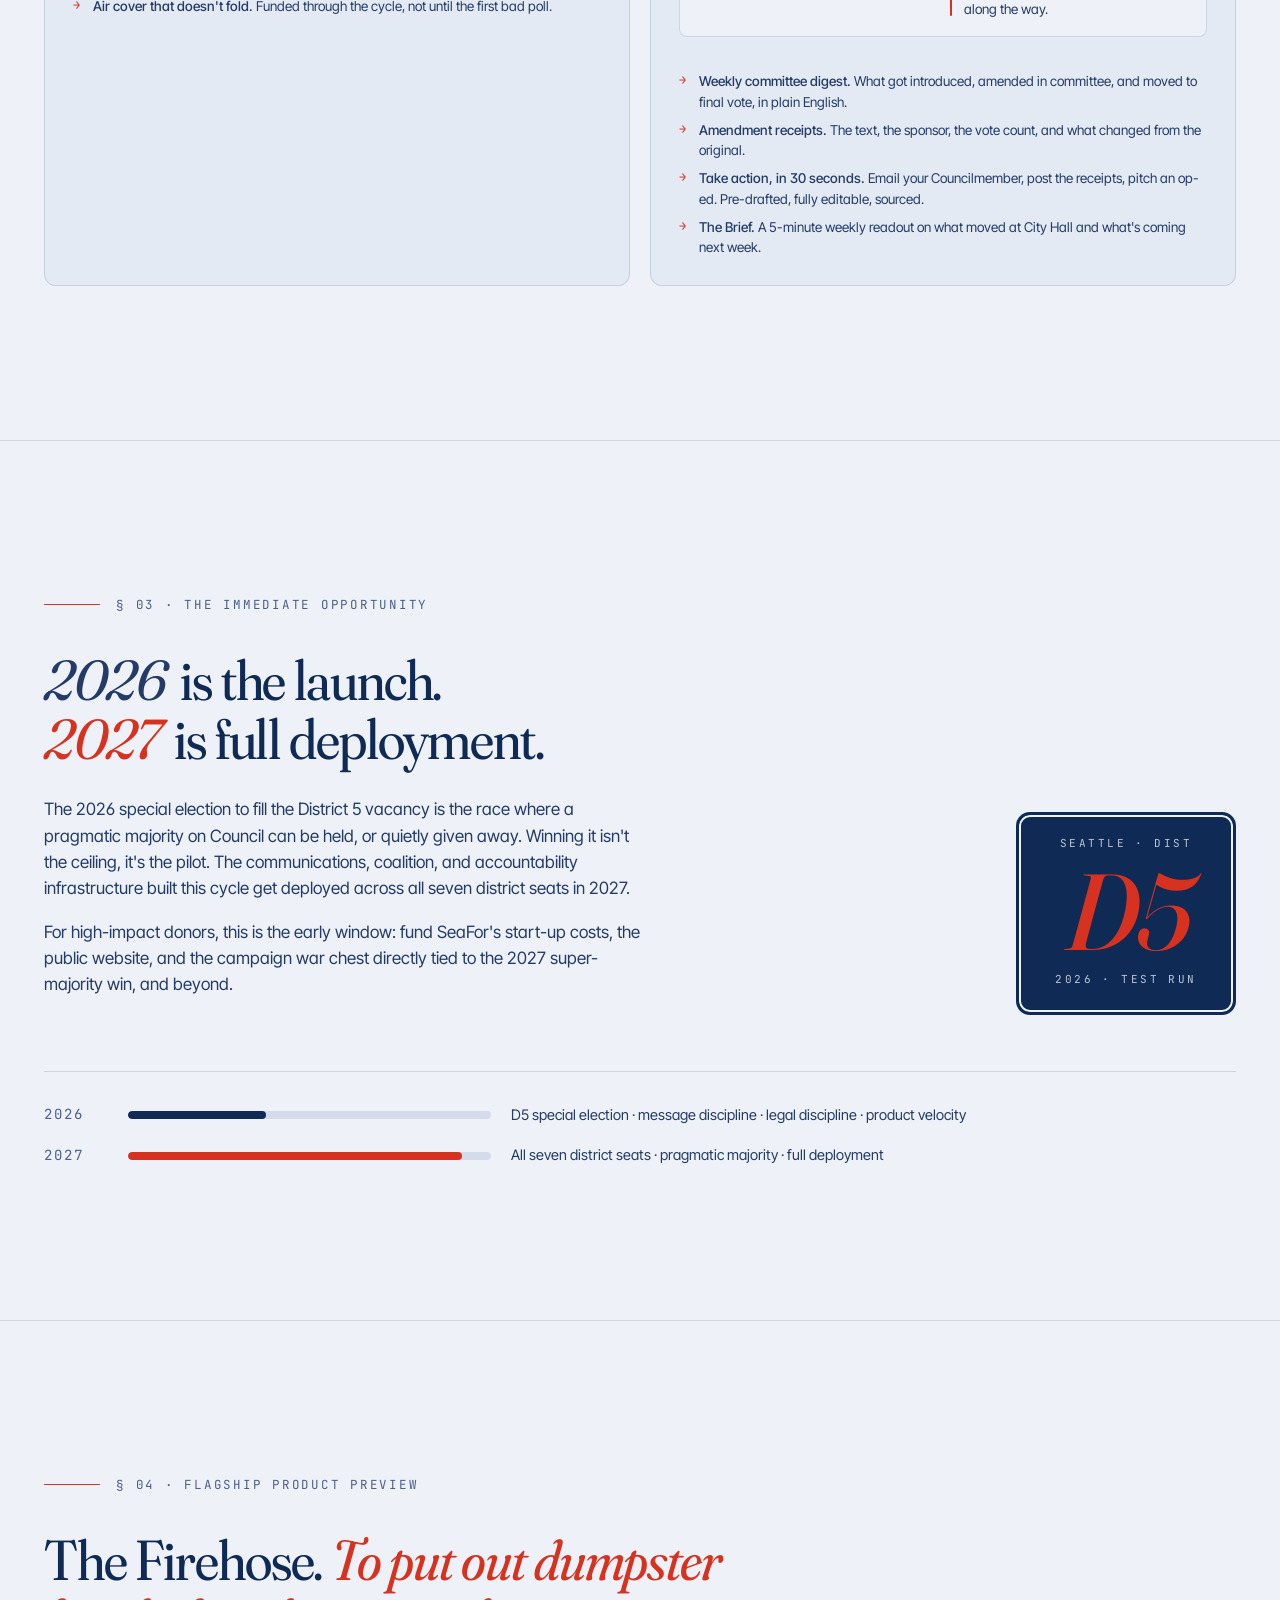
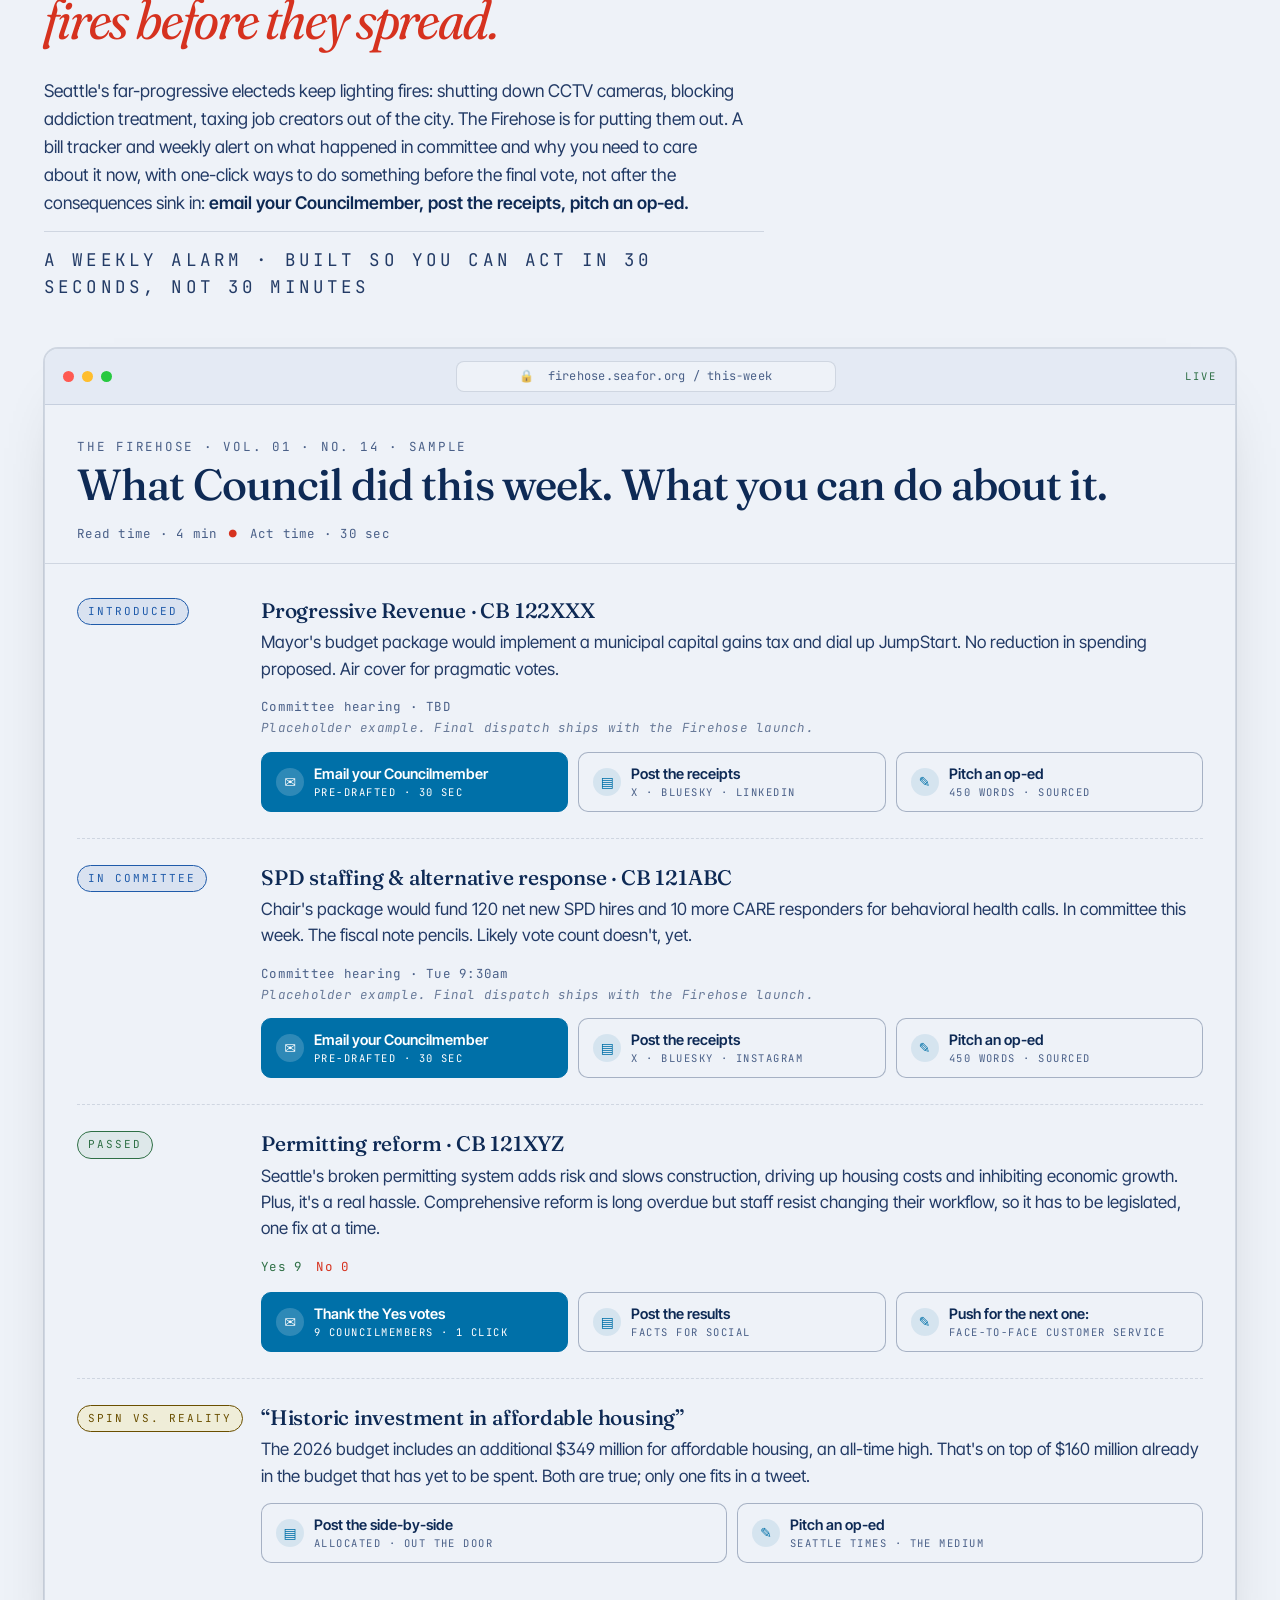
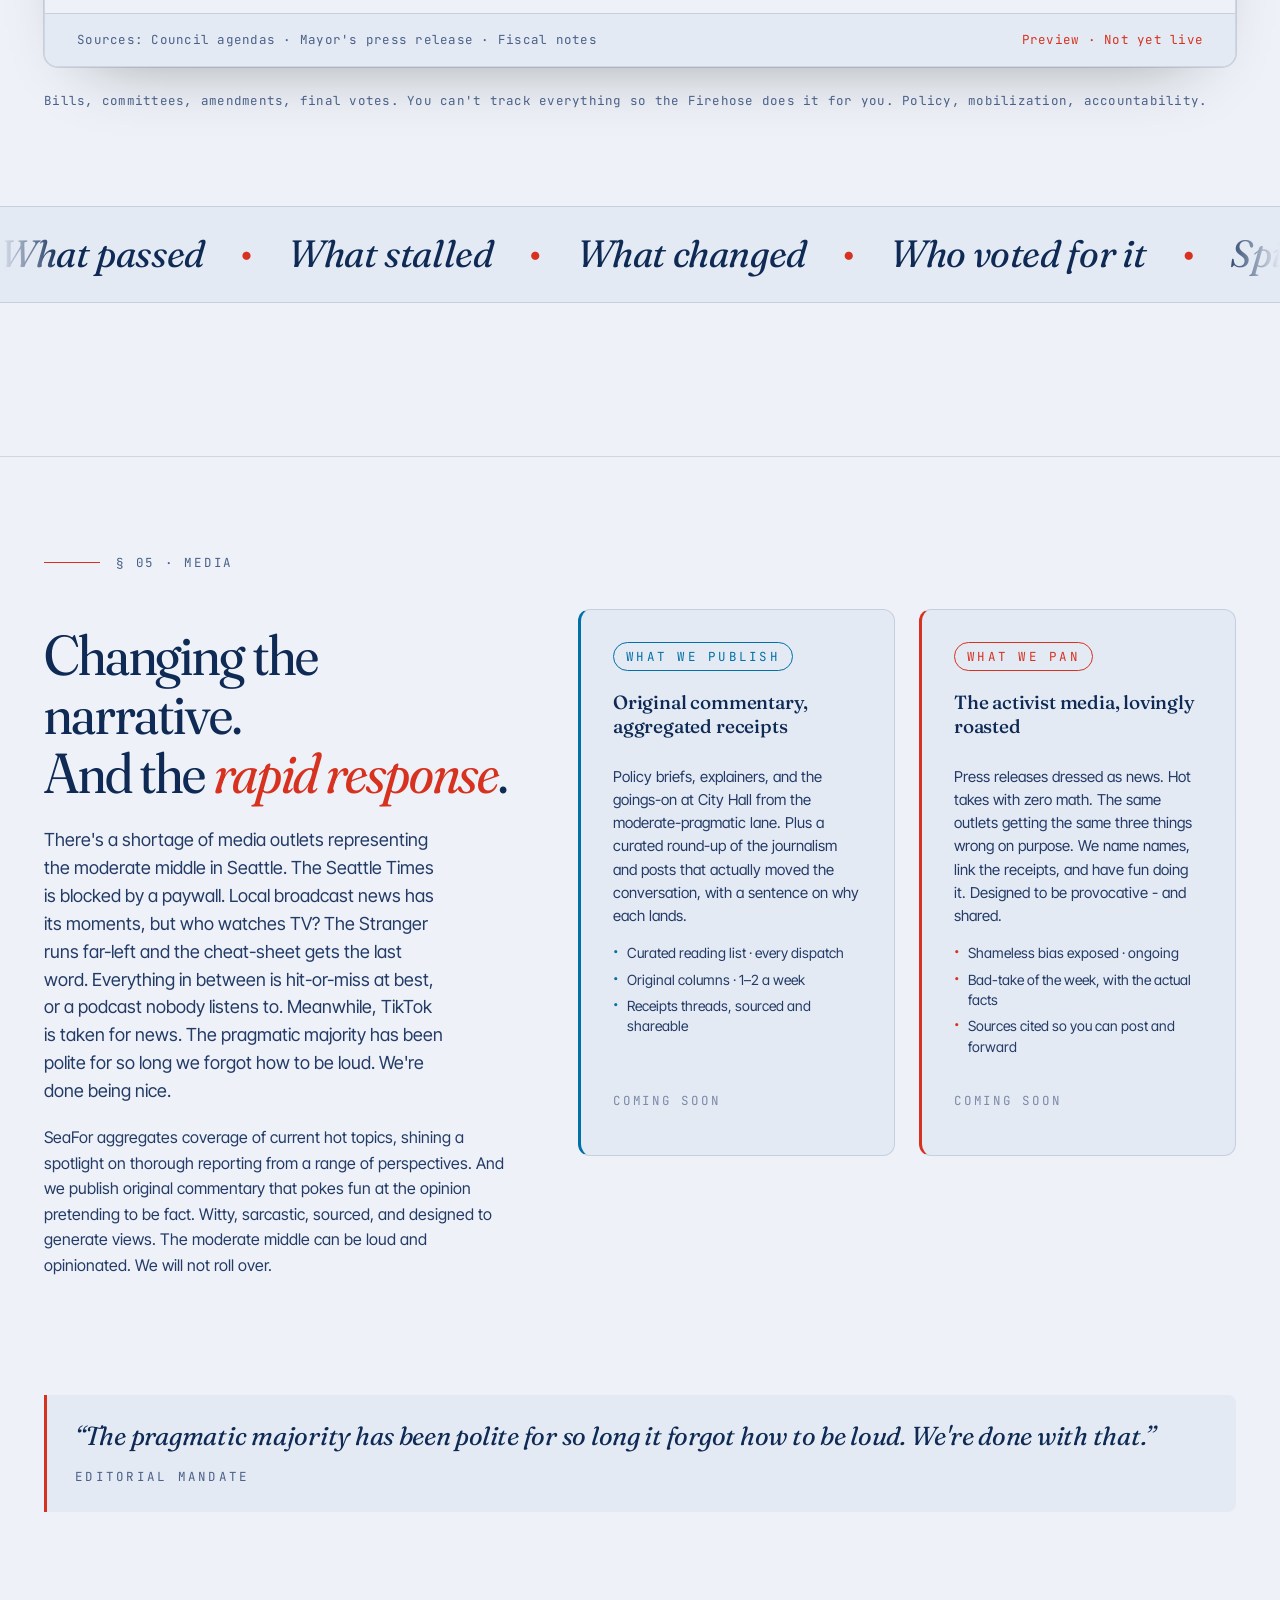
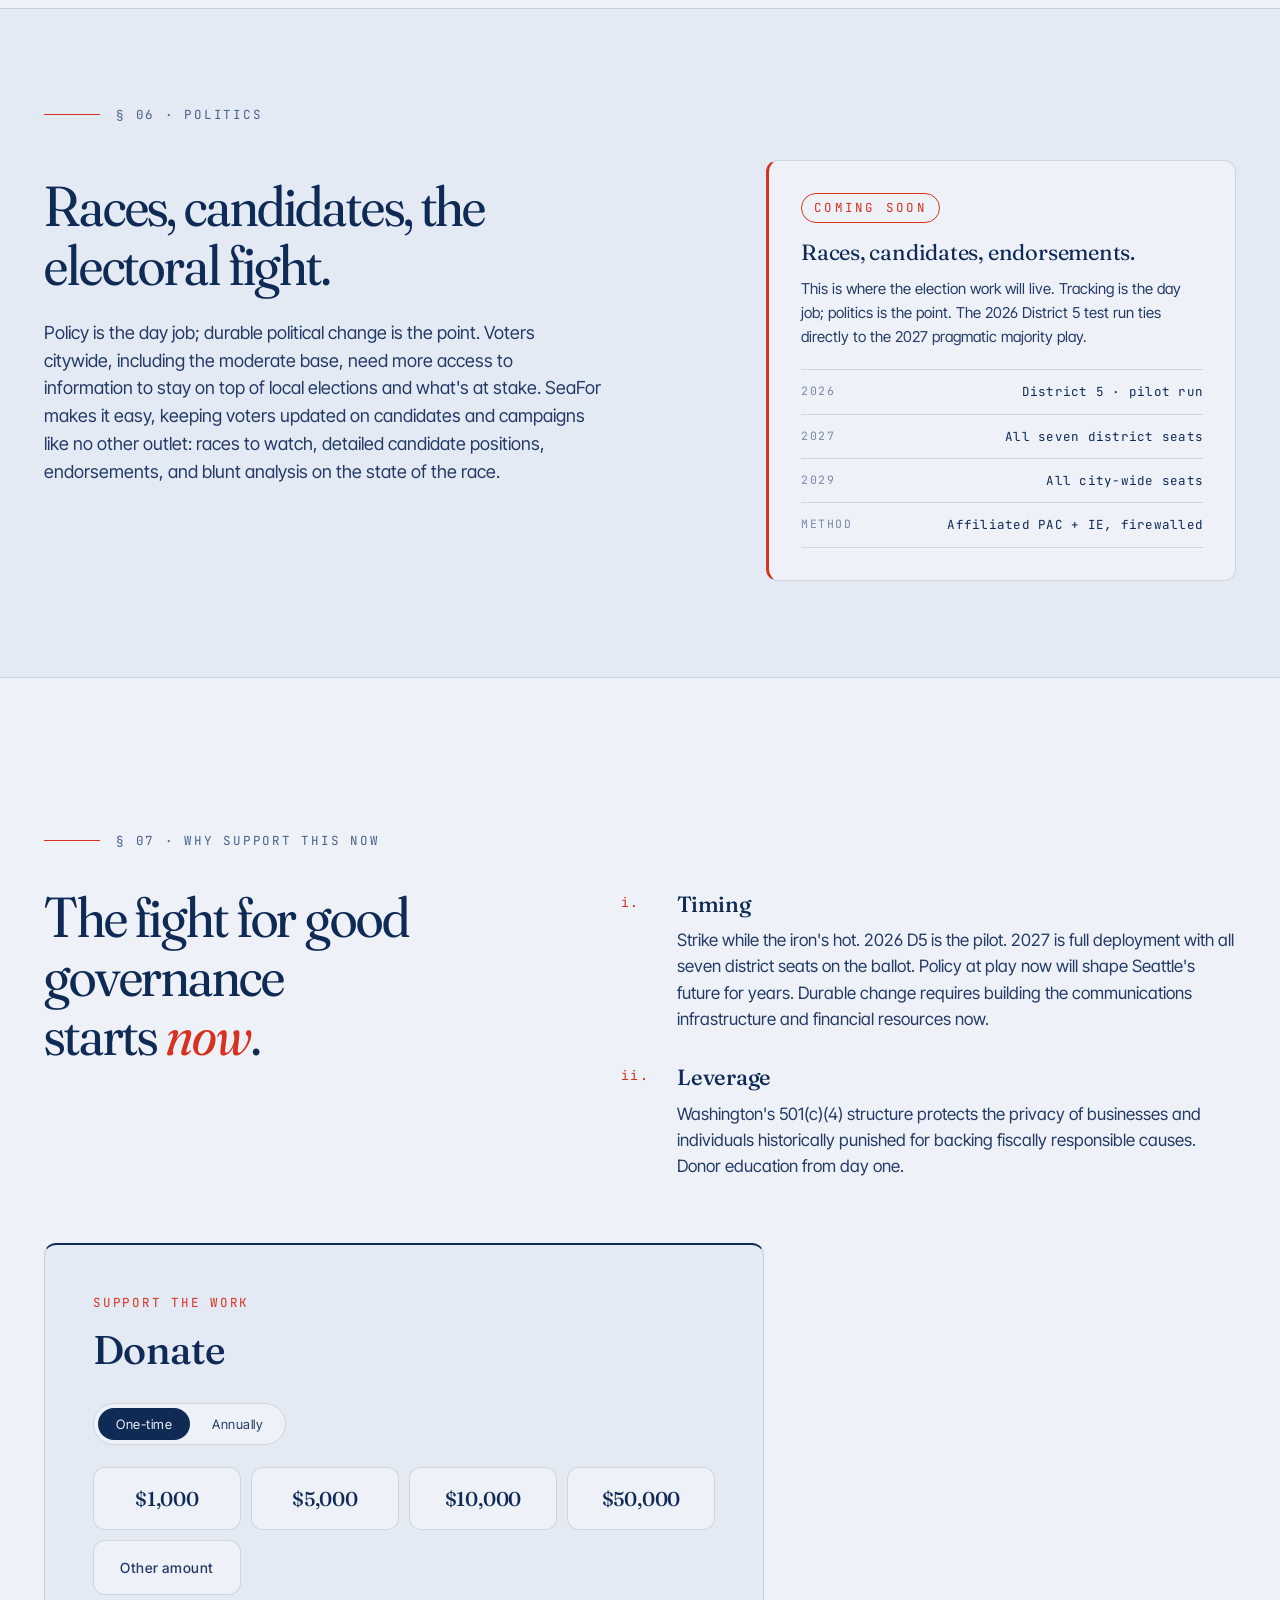
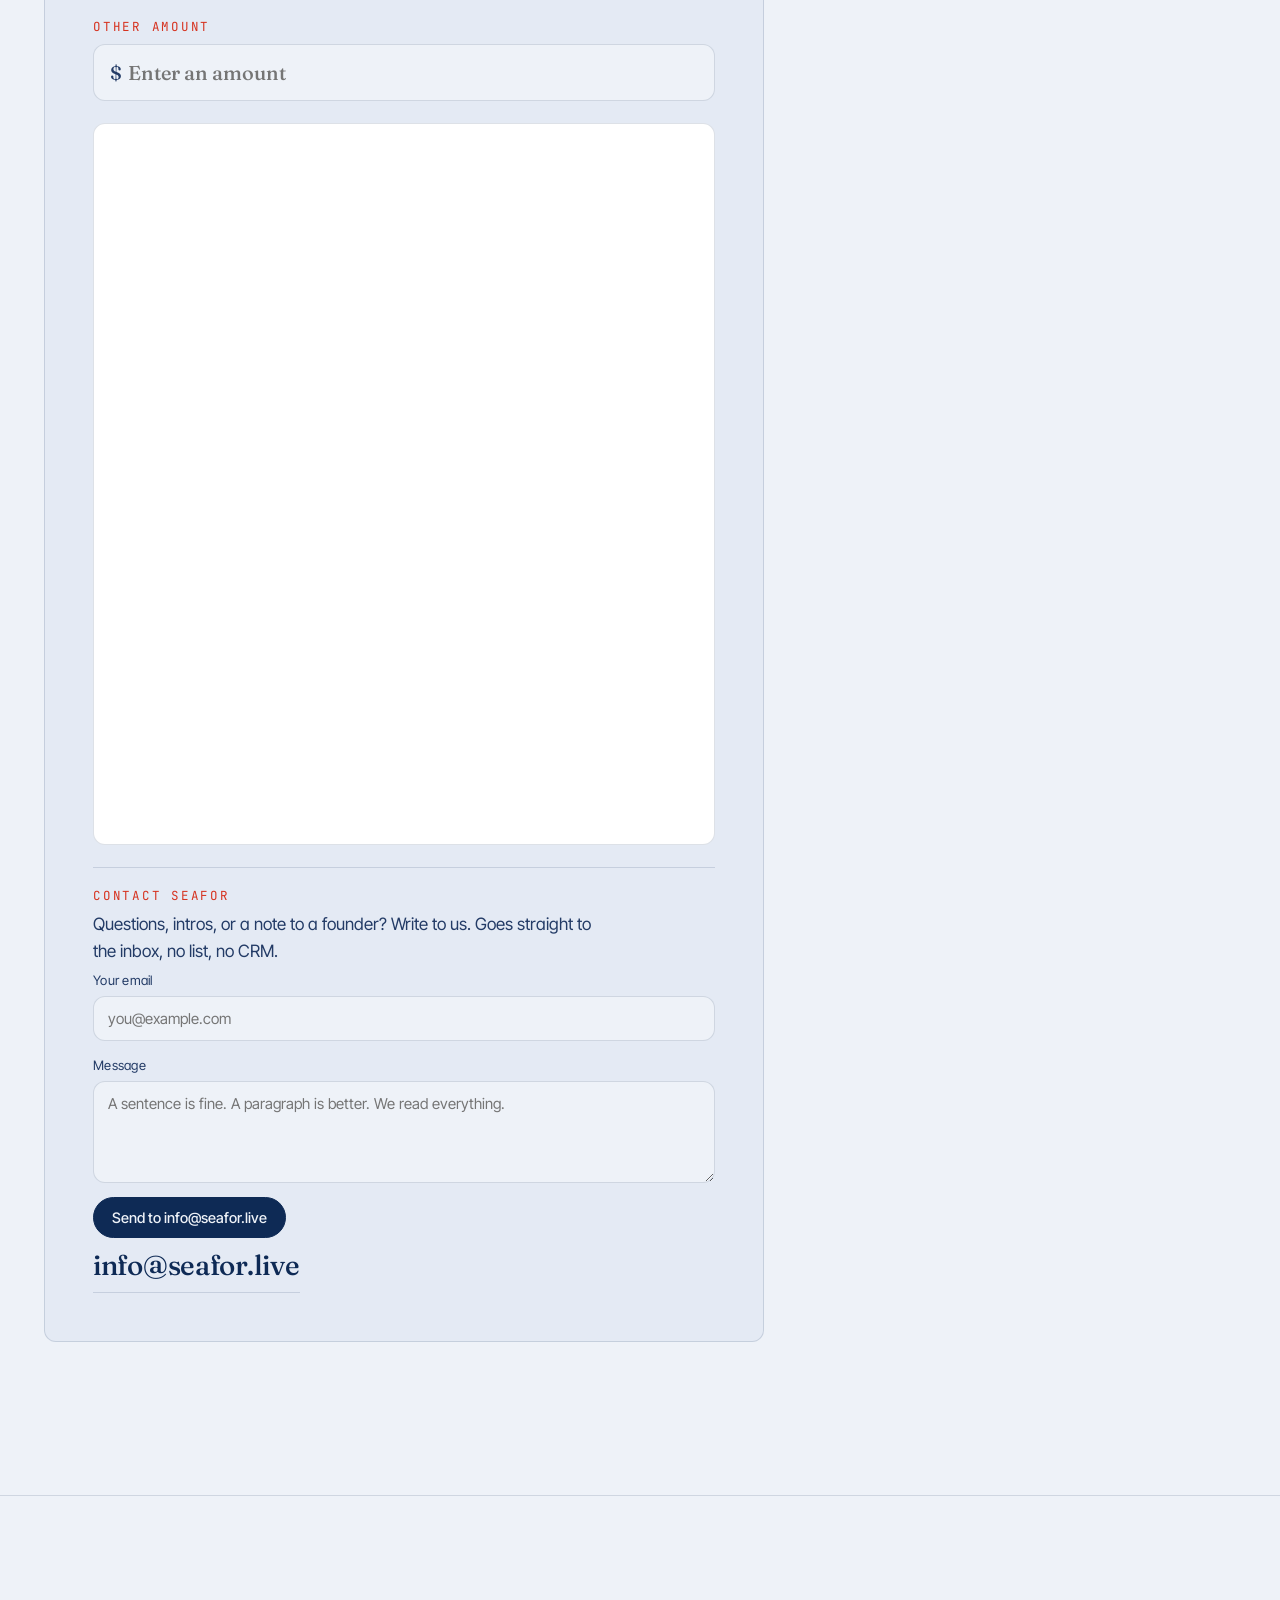
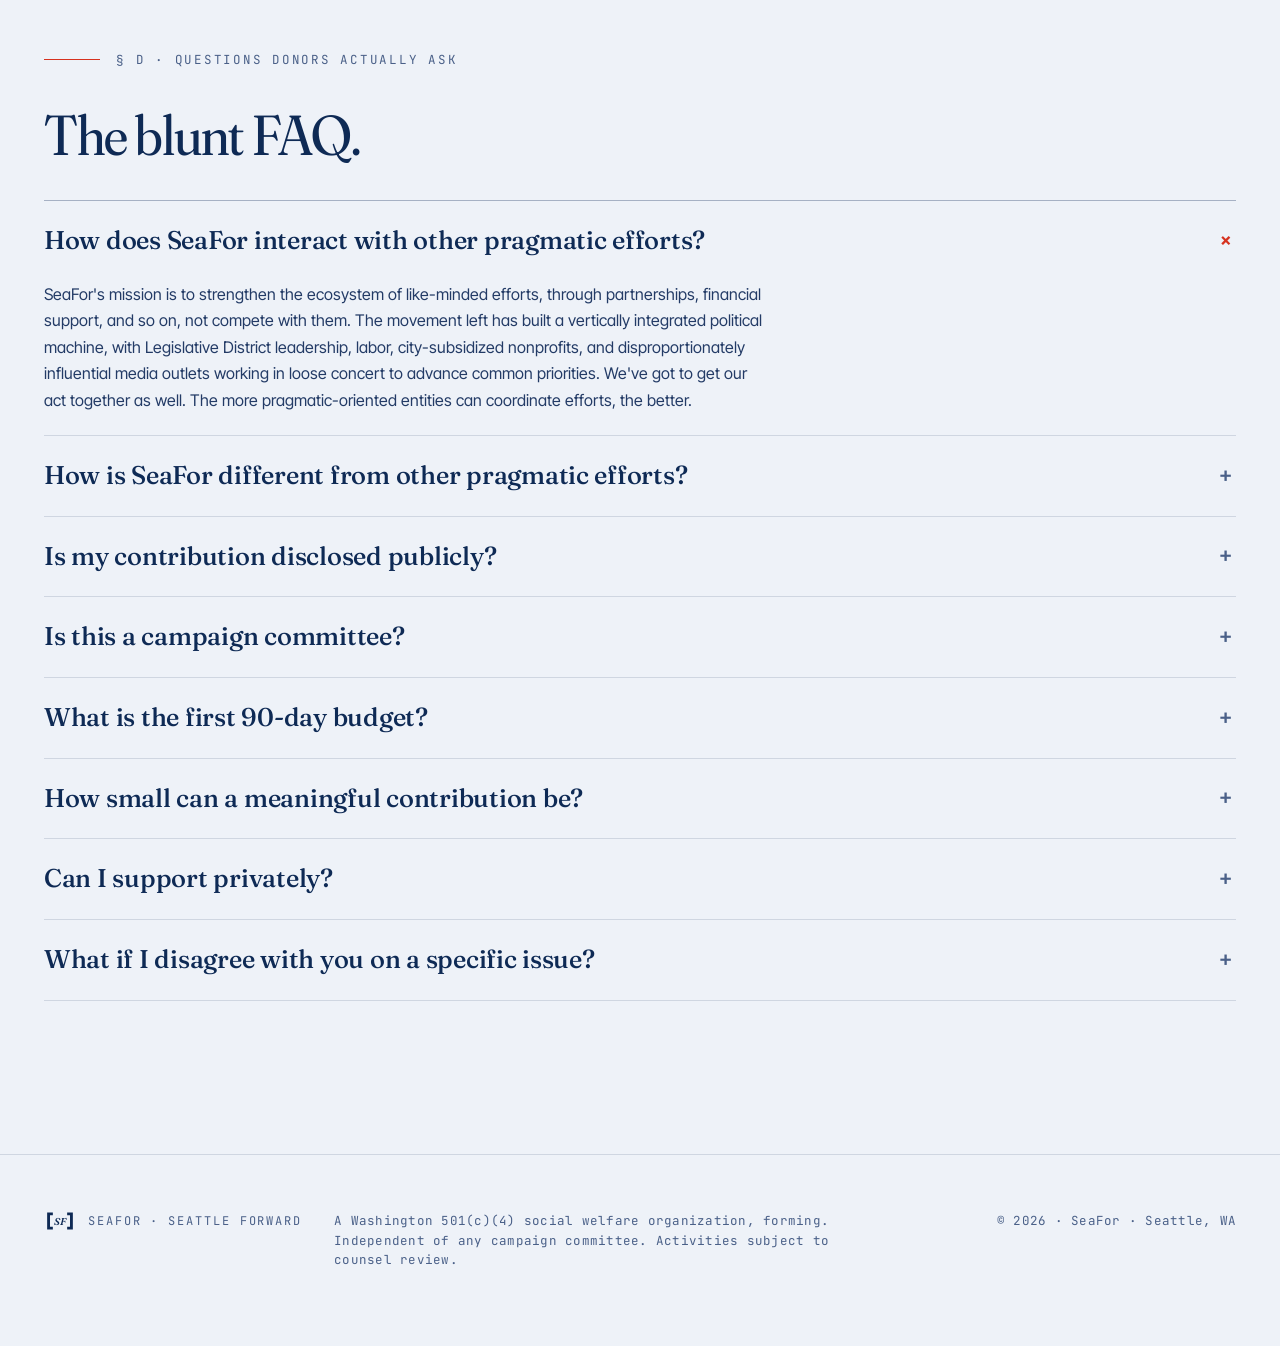
==== commit 500044ad: "§07 donate: wire live Anedot iframe into existing donateEmbed slot - Replace CommitChange + Stripe p" ====
--- a/index.html
+++ b/index.html
@@ -1097,37 +1097,14 @@
             </label>
           </div>
 
-          <!--
-            DONATION PROCESSOR EMBED · CommitChange + Stripe
-            =================================================
-            MANUAL TODO before public launch: paste the live CommitChange
-            embed snippet (which wraps Stripe) into the container below.
-            The platform decision is CommitChange + Stripe.
-
-            CommitChange typically provides either:
-              (a) an <iframe> embed, e.g.
-                  <iframe src="https://us.commitchange.com/embeds/.../donate"
-                          width="100%" height="900" frameborder="0"></iframe>
-              (b) a script + button snippet, e.g.
-                  <script src="https://us.commitchange.com/embed.js"></script>
-                  <a href="#" data-commitchange-embedded
-                     data-nonprofit-id="NONPROFIT_ID">Donate</a>
-
-            The selected frequency (one-time / annual) and amount tiers above
-            ($1,000 / $5,000 / $10,000 / $50,000 / Other) should be passed to
-            the embed via its supported query params / data-attributes once the
-            real nonprofit ID and embed code are available. No real payment
-            link is wired up yet — do not invent one.
-          -->
-          <div class="donate-embed" id="donateEmbed" data-donate-embed="commitchange-stripe">
-            <!-- CommitChange + Stripe embed goes here -->
-            <p class="donate-embed-placeholder mono small">
-              Secure donations via <b>CommitChange</b> + <b>Stripe</b> are being connected.
-              The embed loads here before the public launch.
-            </p>
-          </div>
-
-          <p class="donate-note mono small">Payment processing pending. The widget is in place; the CommitChange + Stripe embed goes live before the public launch.</p>
+          <div class="donate-embed" id="donateEmbed" data-donate-embed="anedot">
+            <iframe
+              src="https://secure.anedot.com/seafor/5e188c23-d653-4f40-bb2c-440c27ebe73a?embed=true"
+              title="SeaFor donation form"
+              loading="lazy"
+              allow="payment"
+              frameborder="0"></iframe>
+          </div>
 
           <div class="donate-contact">
             <span class="mono small uppercase">Contact <span data-brand-name>SeaFor</span></span>
--- a/styles.css
+++ b/styles.css
@@ -943,15 +943,27 @@
   outline: none;
 }
 
-/* CommitChange + Stripe embed container */
+/* Anedot donation form embed container */
 .donate-embed {
-  border: 1px dashed var(--rule);
+  position: relative;
+  width: 100%;
+  min-height: 720px;
+  border: 1px solid var(--rule);
   border-radius: var(--radius-md, 12px);
-  background: var(--bg);
-  padding: 28px 20px;
-  text-align: center;
-}
-.donate-embed-placeholder { color: var(--fg-3); margin: 0; }
+  overflow: hidden;
+  background: #fff;
+}
+.donate-embed iframe {
+  display: block;
+  width: 100%;
+  height: 100%;
+  min-height: 720px;
+  border: 0;
+}
+@media (max-width: 560px) {
+  .donate-embed,
+  .donate-embed iframe { min-height: 820px; }
+}
 
 /* Donor contact message box */
 .donate-msg { display: grid; gap: 14px; }
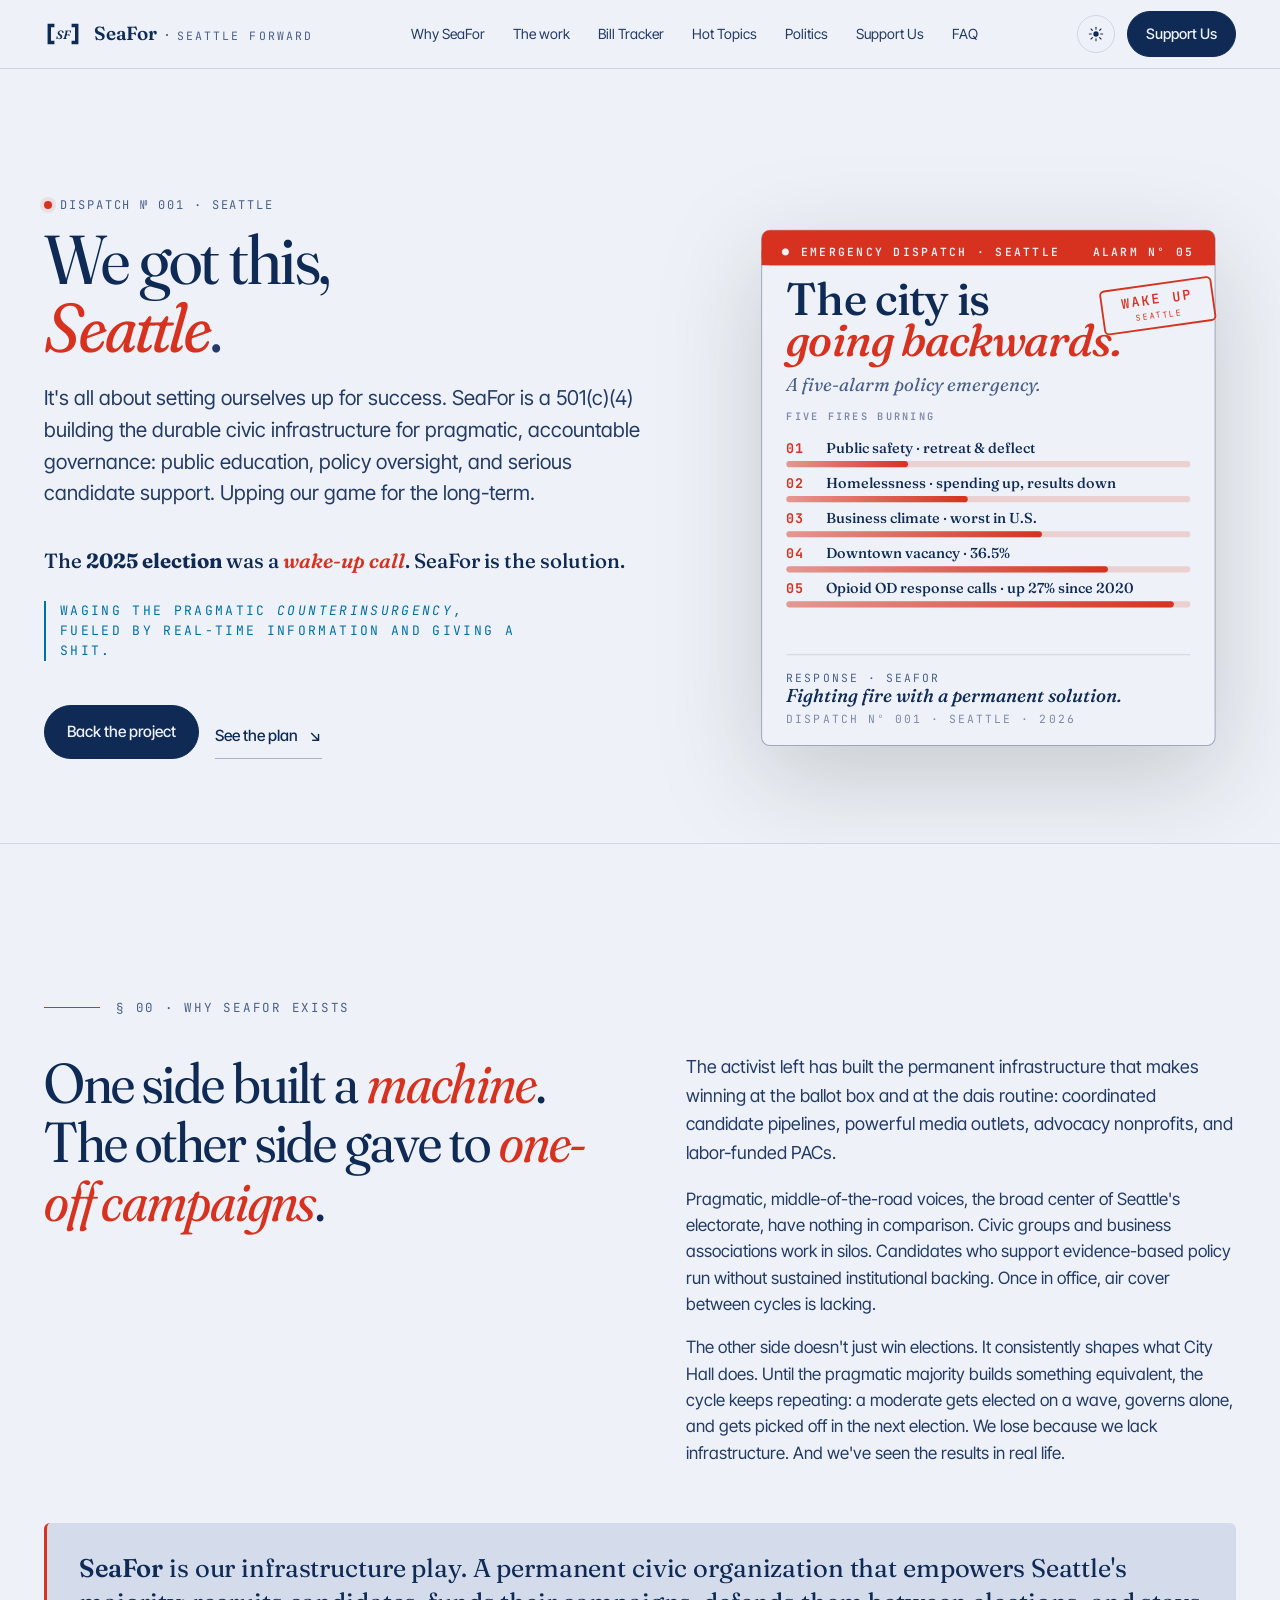
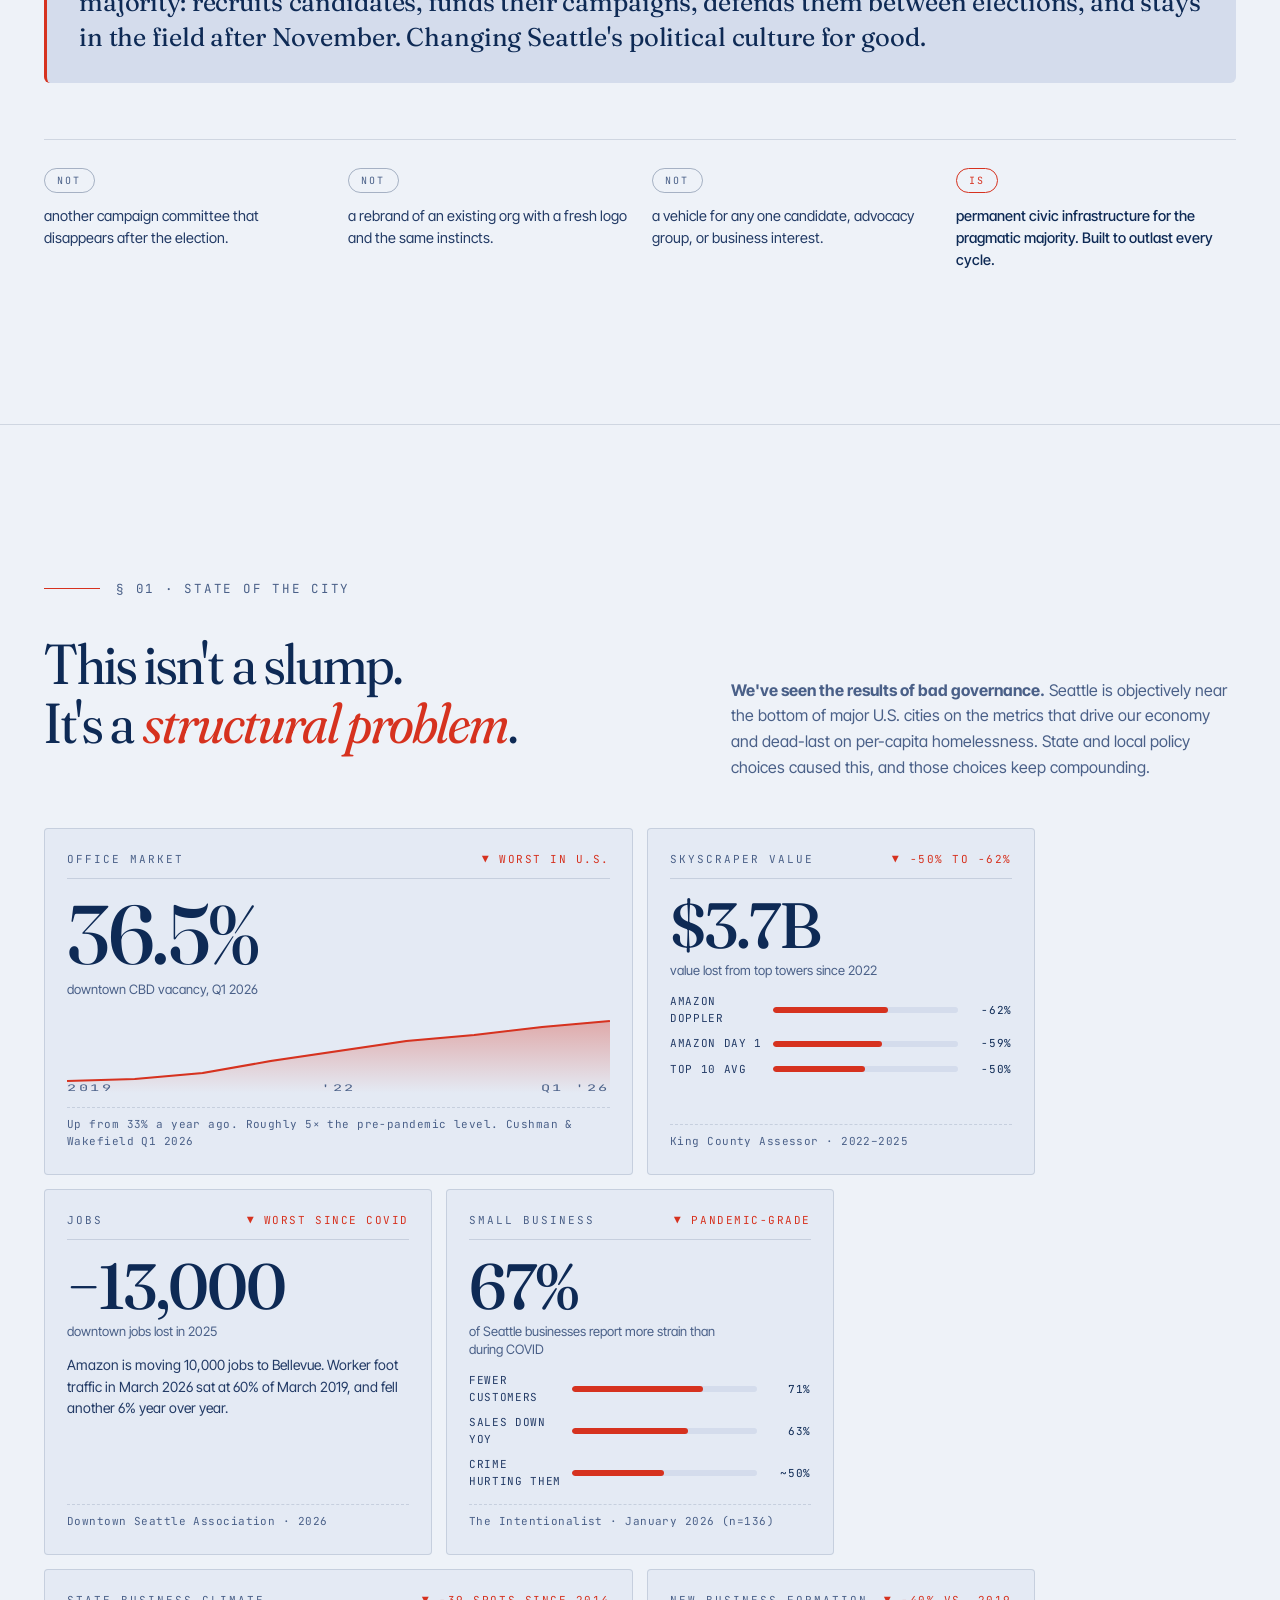
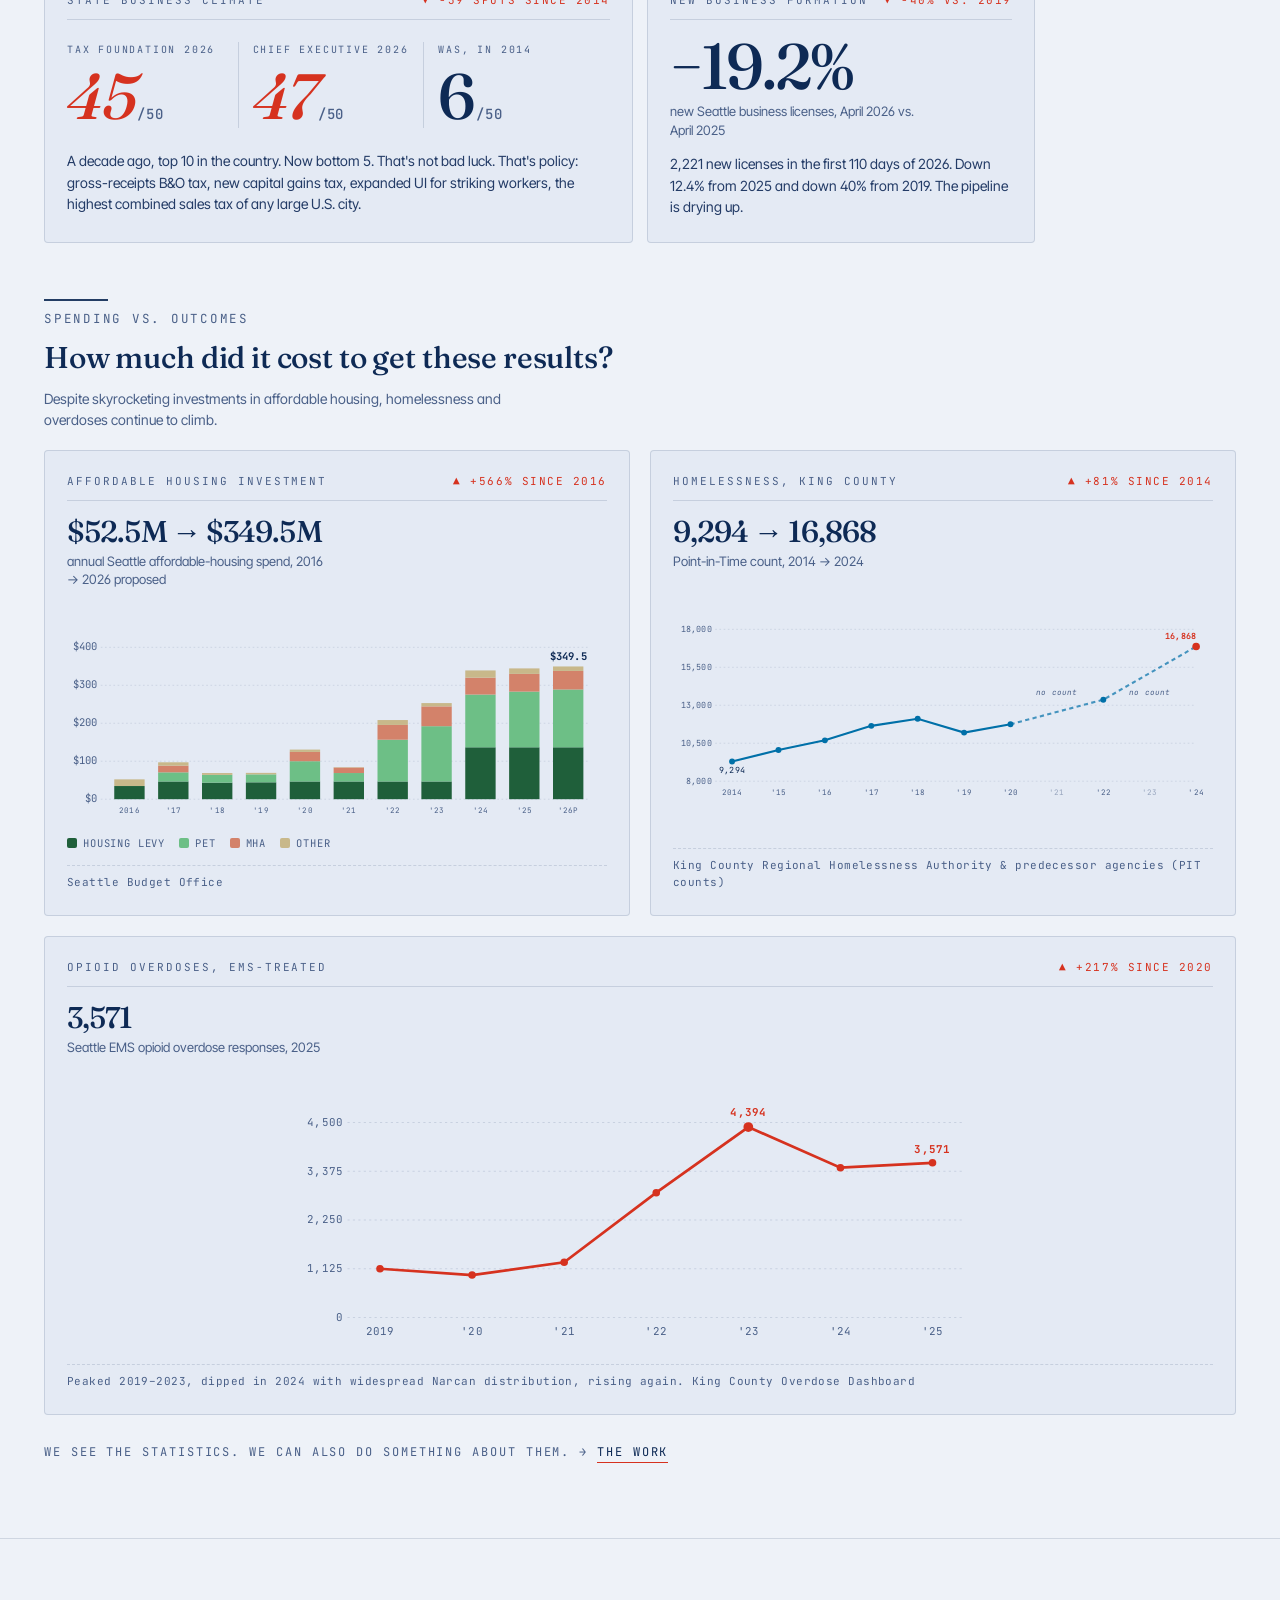
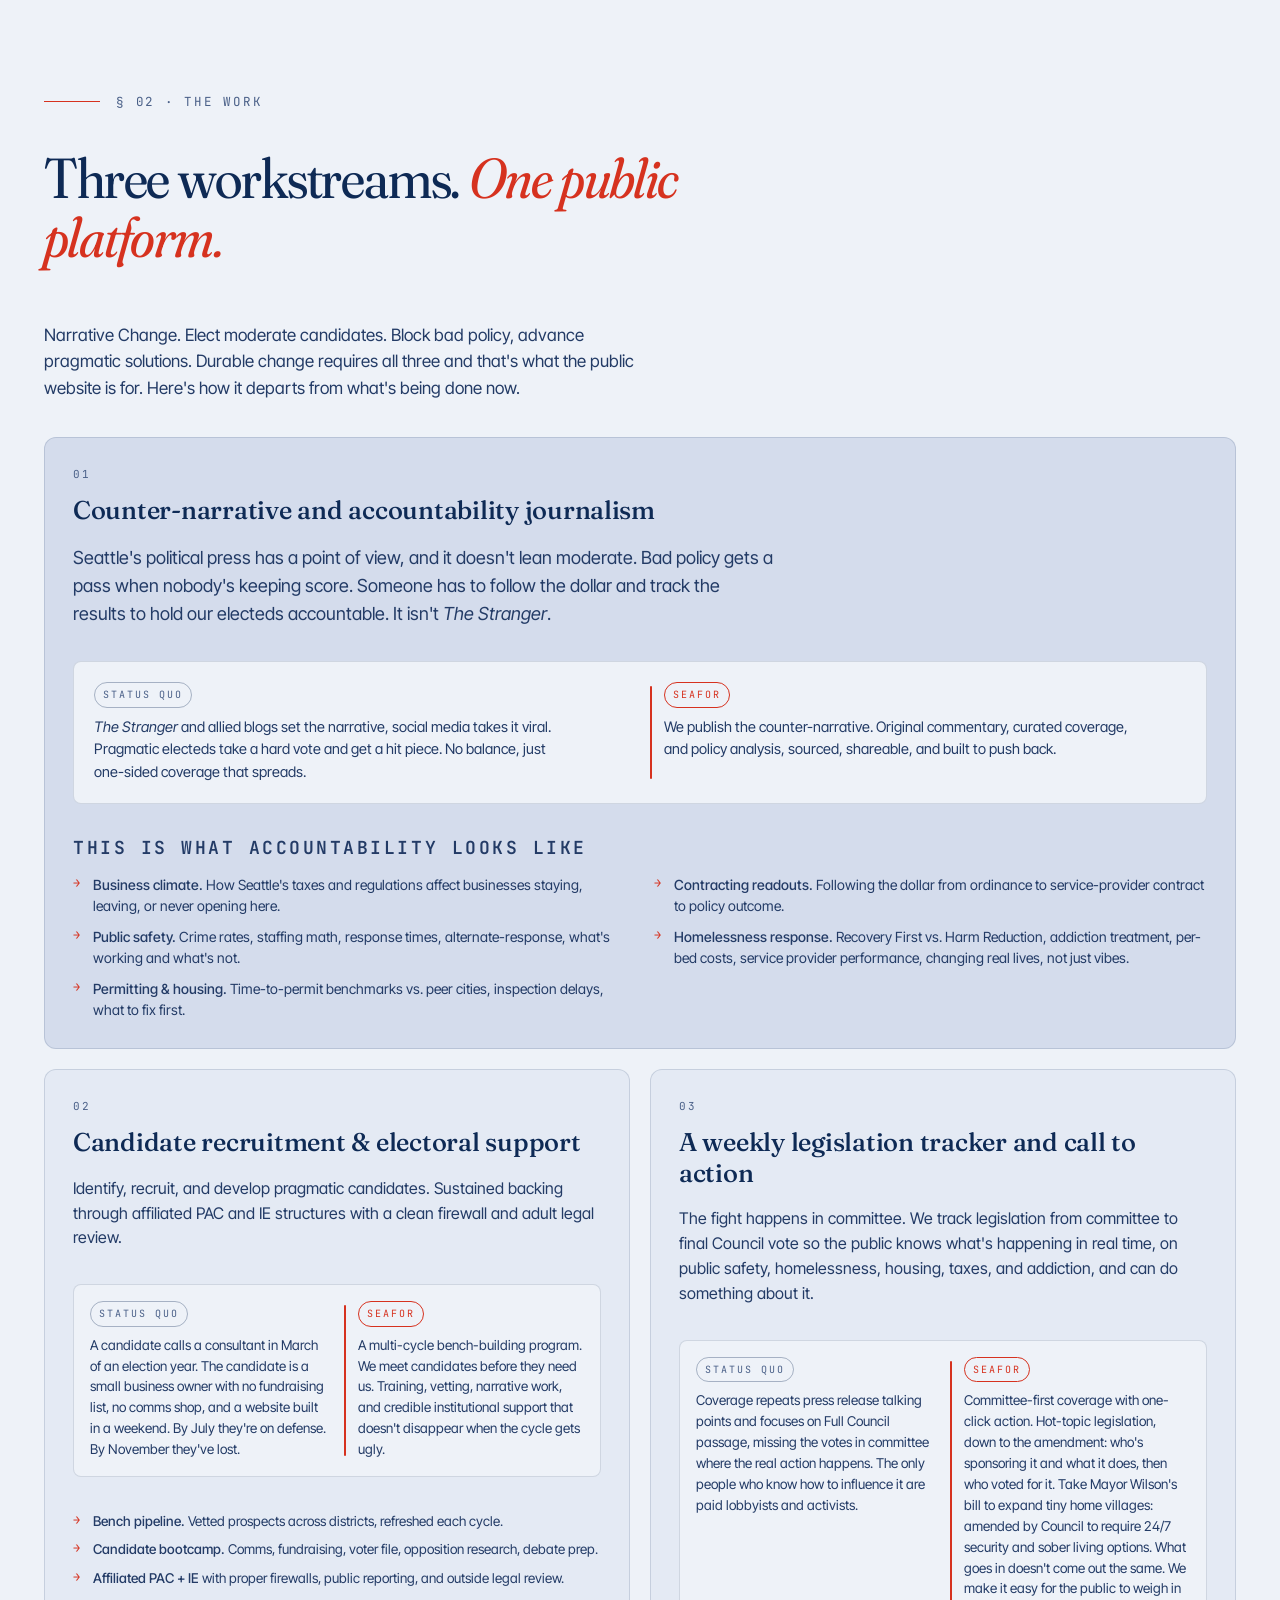
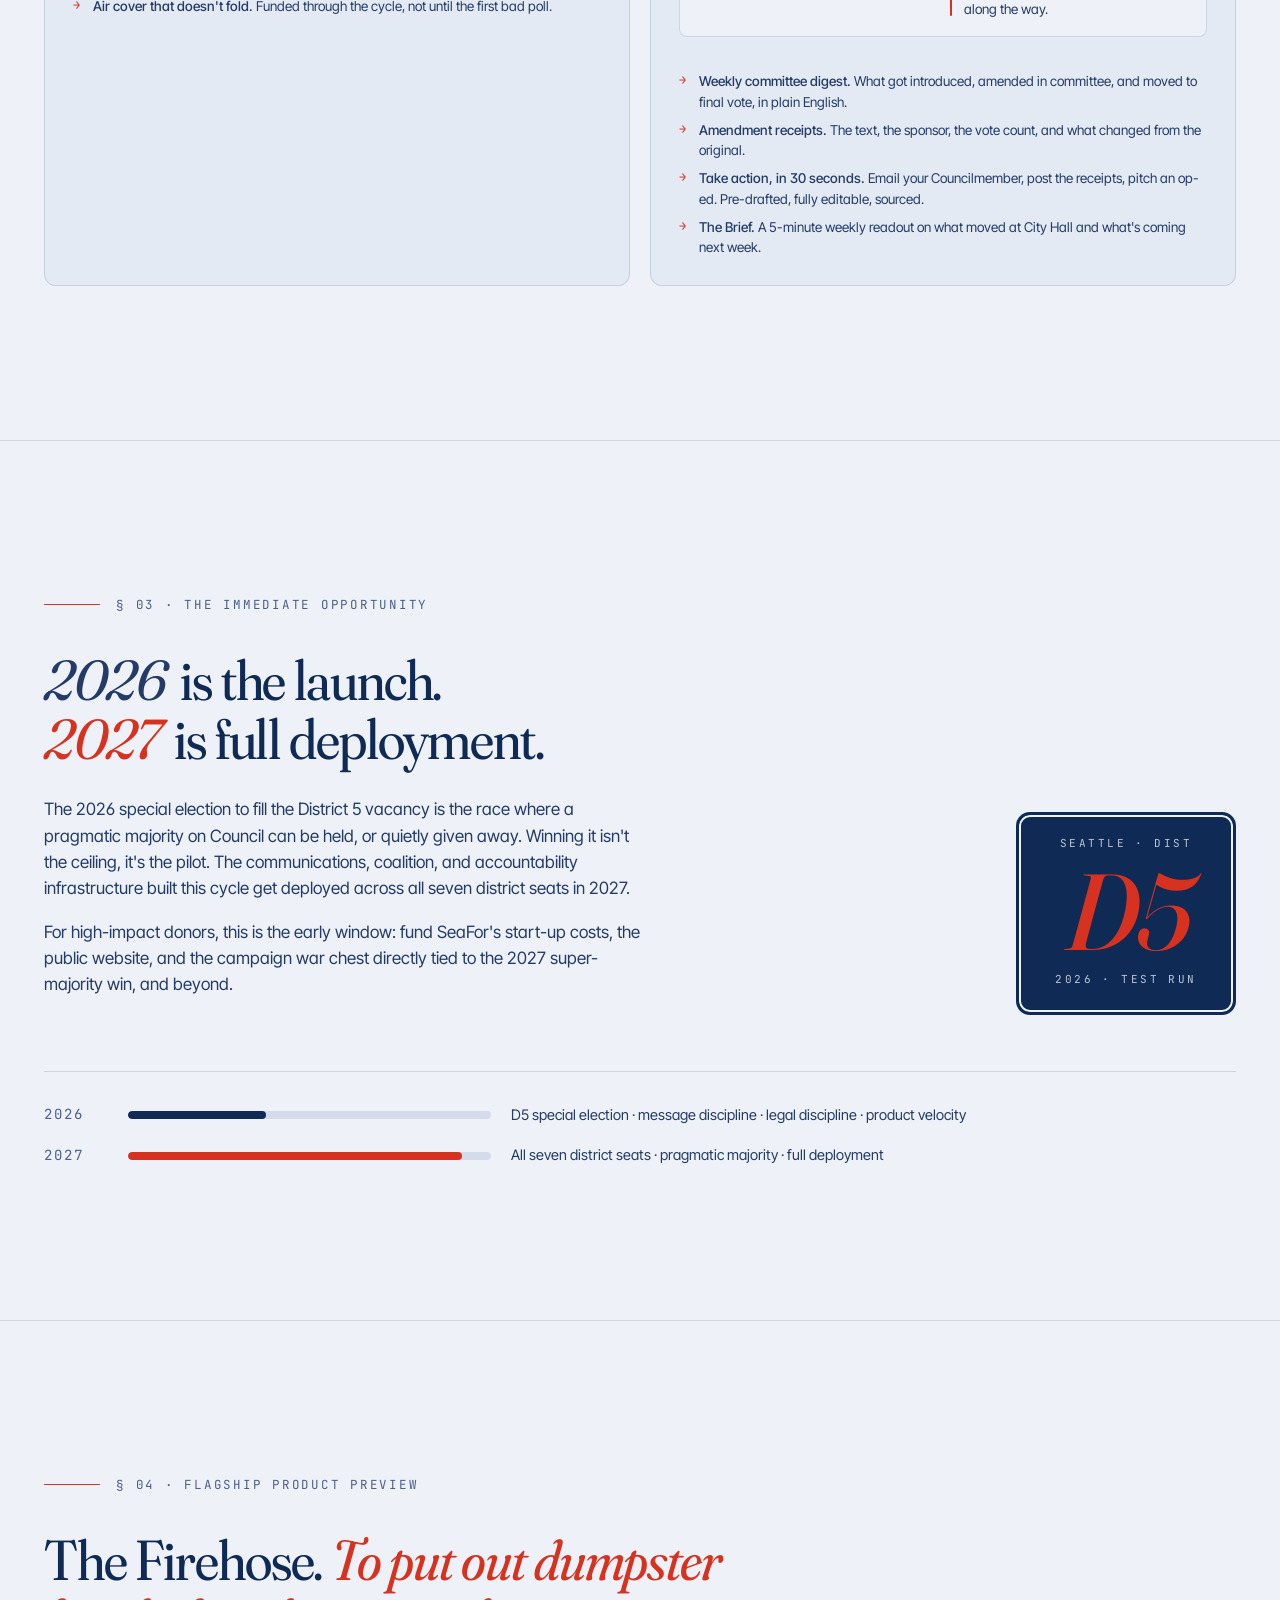
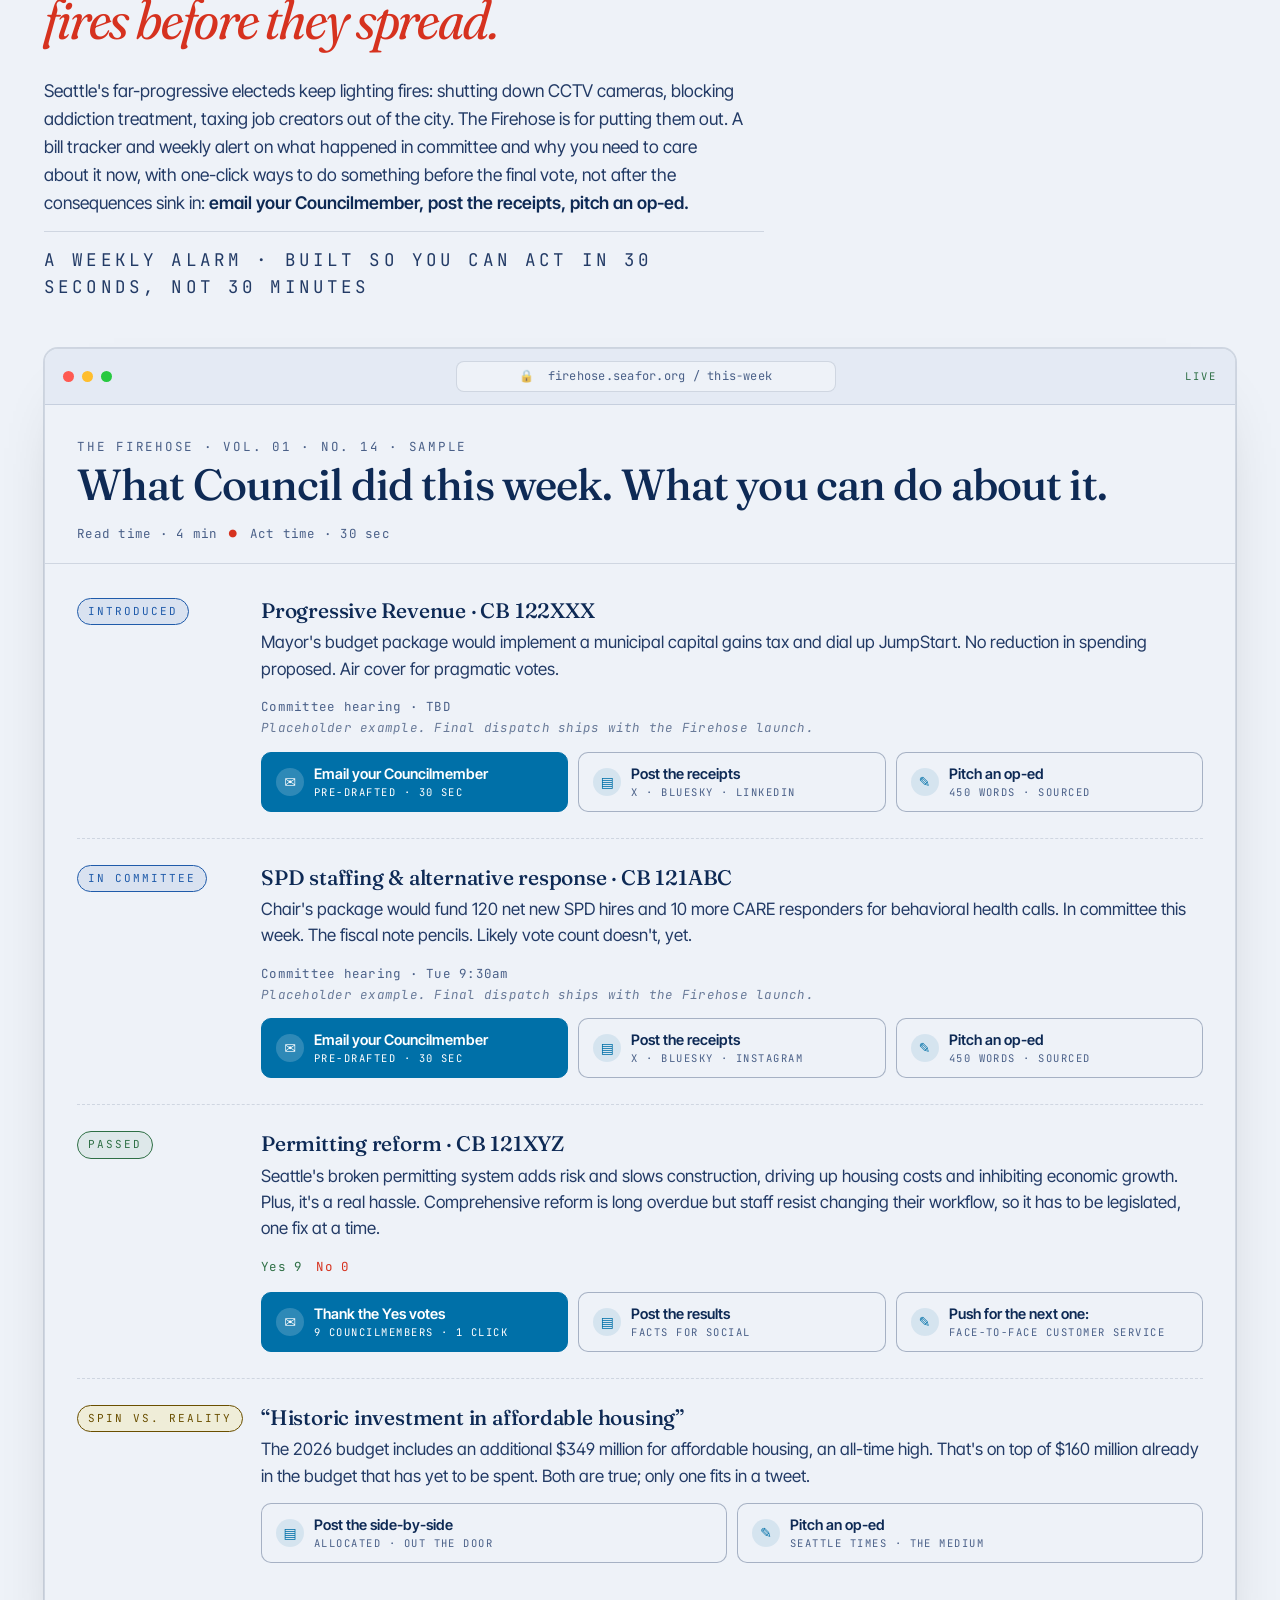
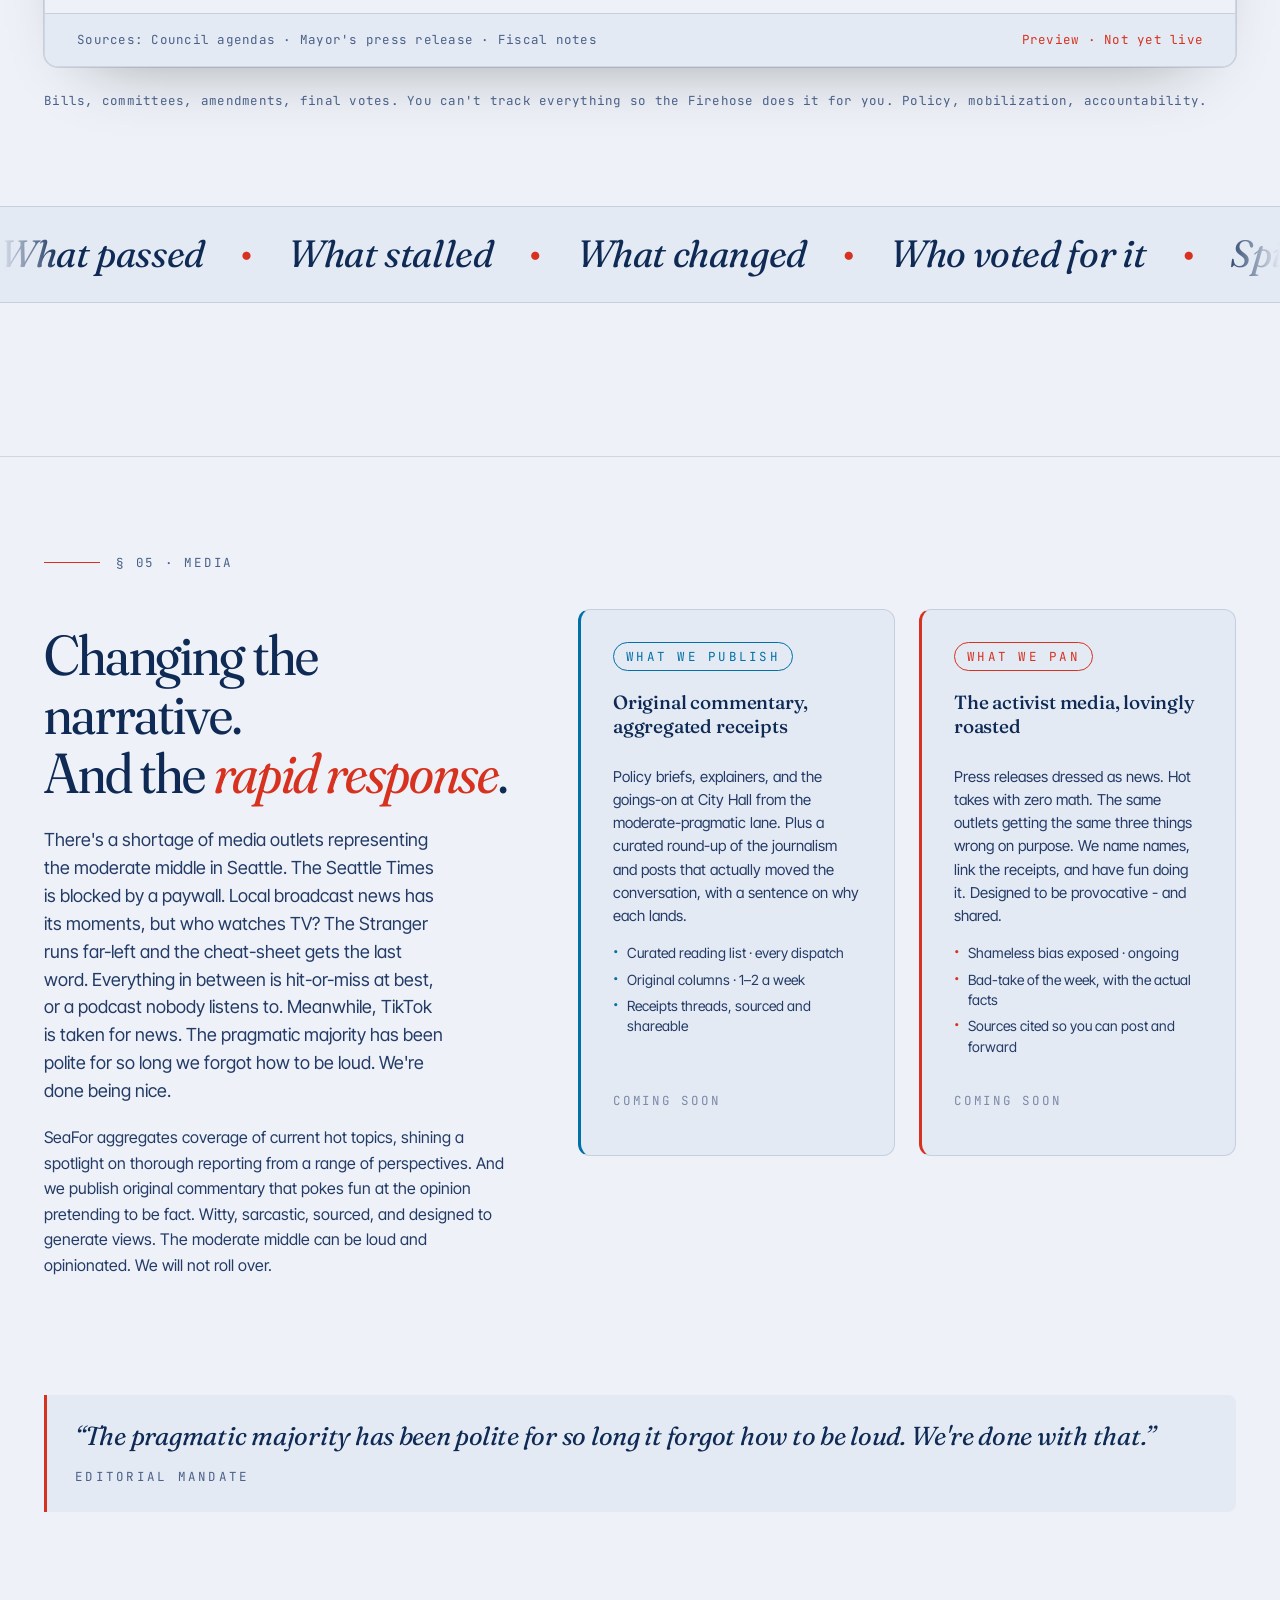
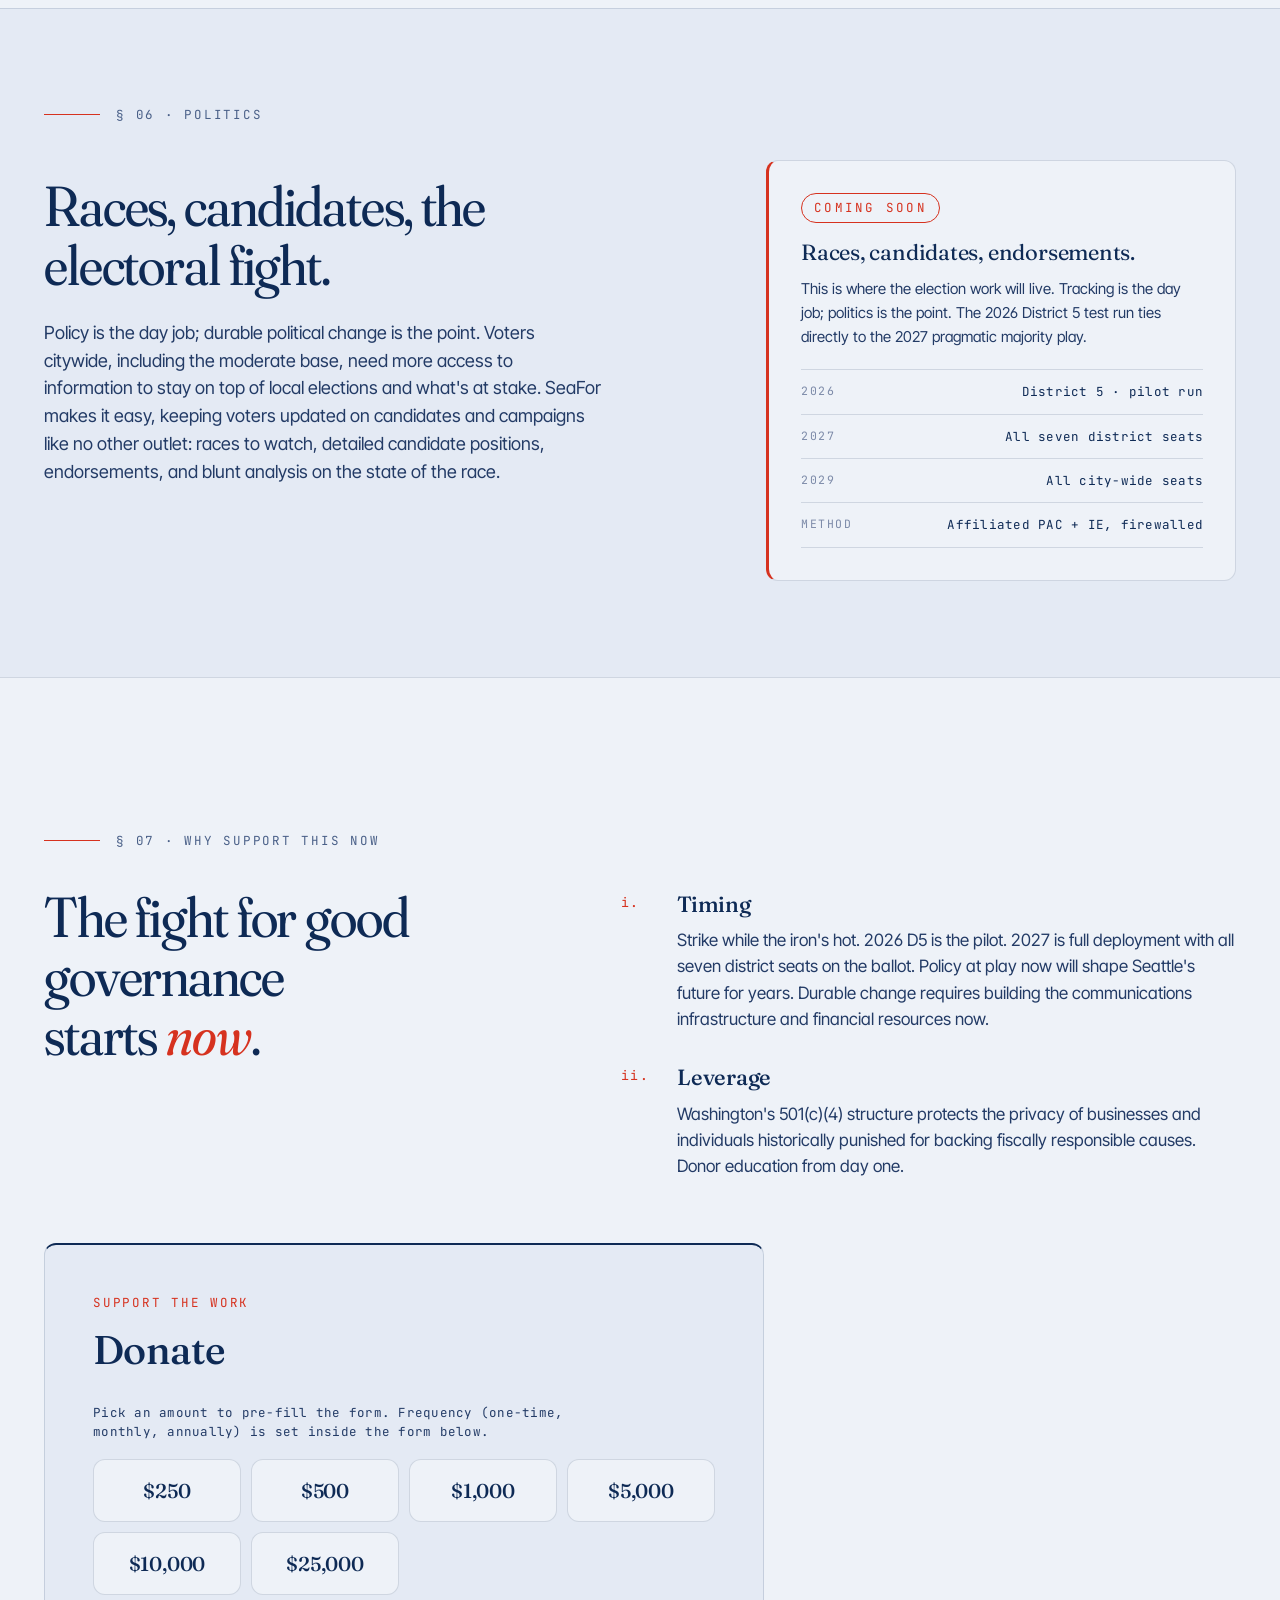
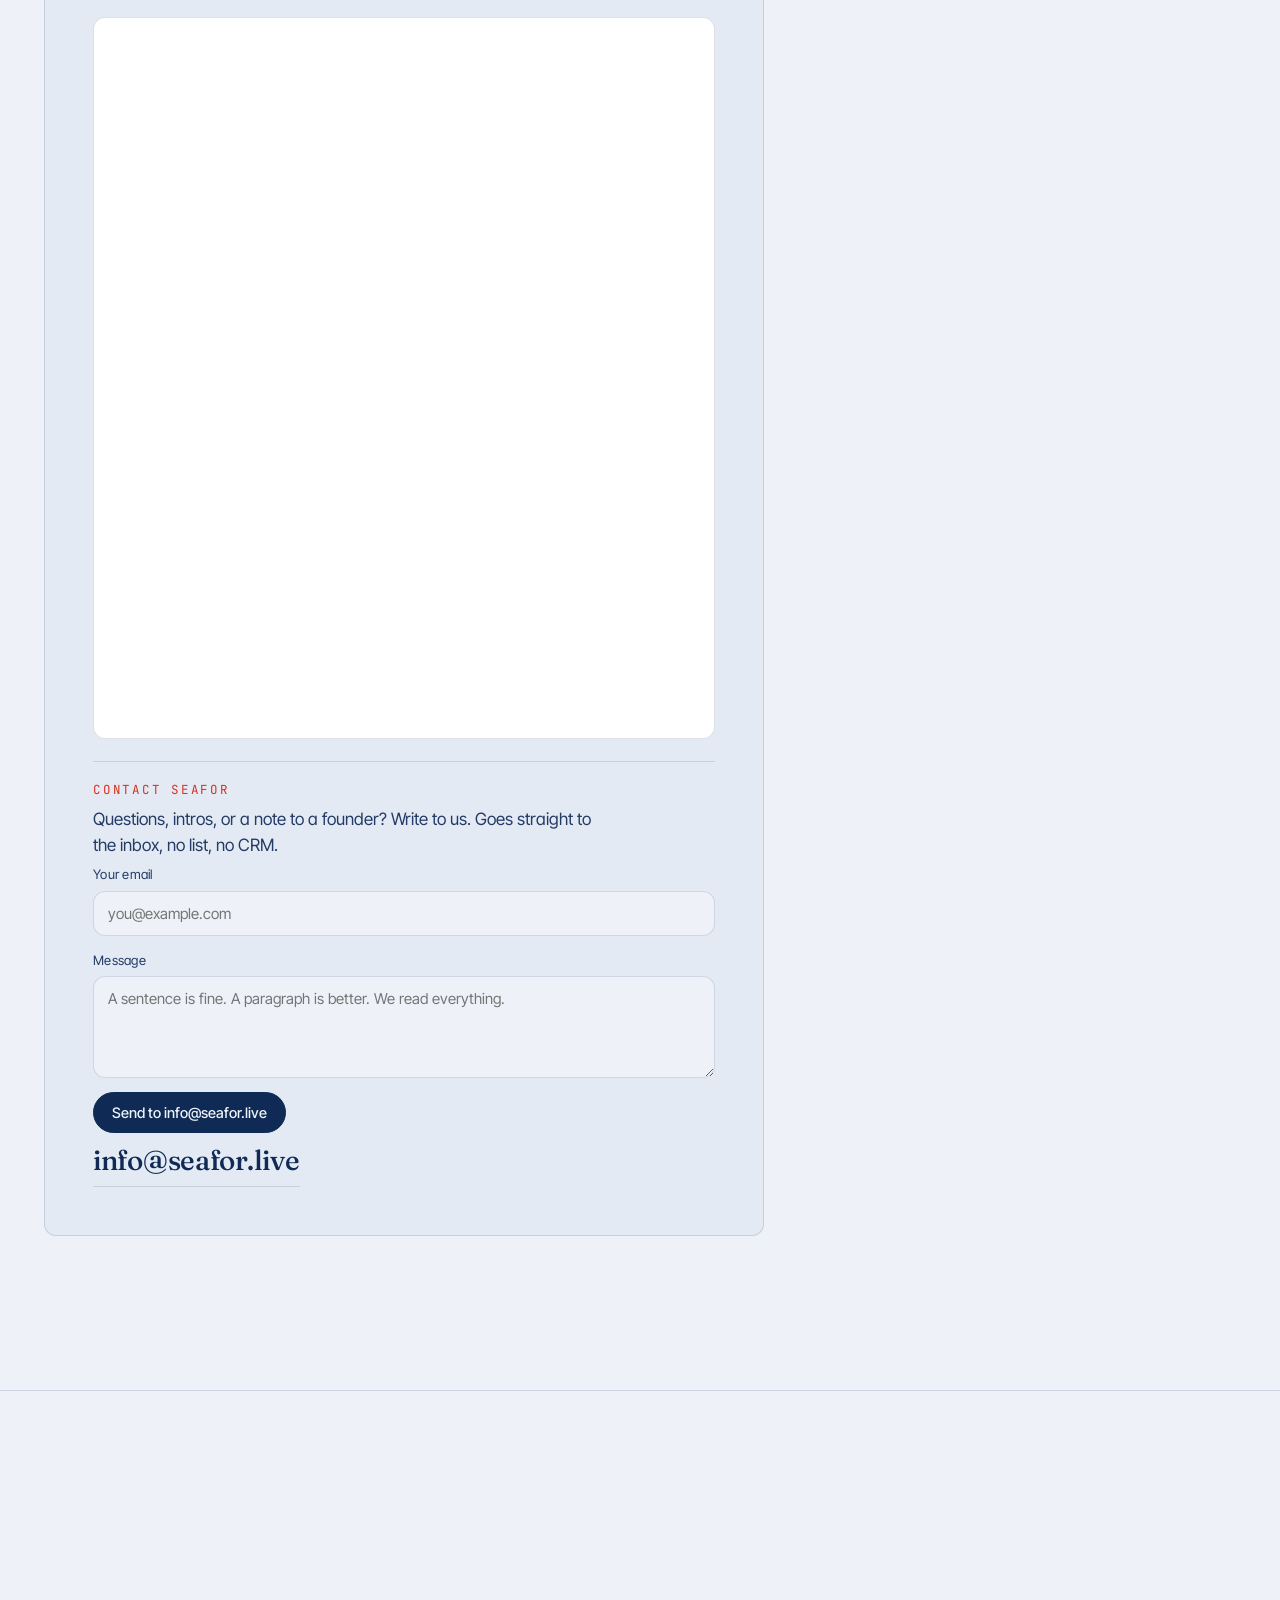
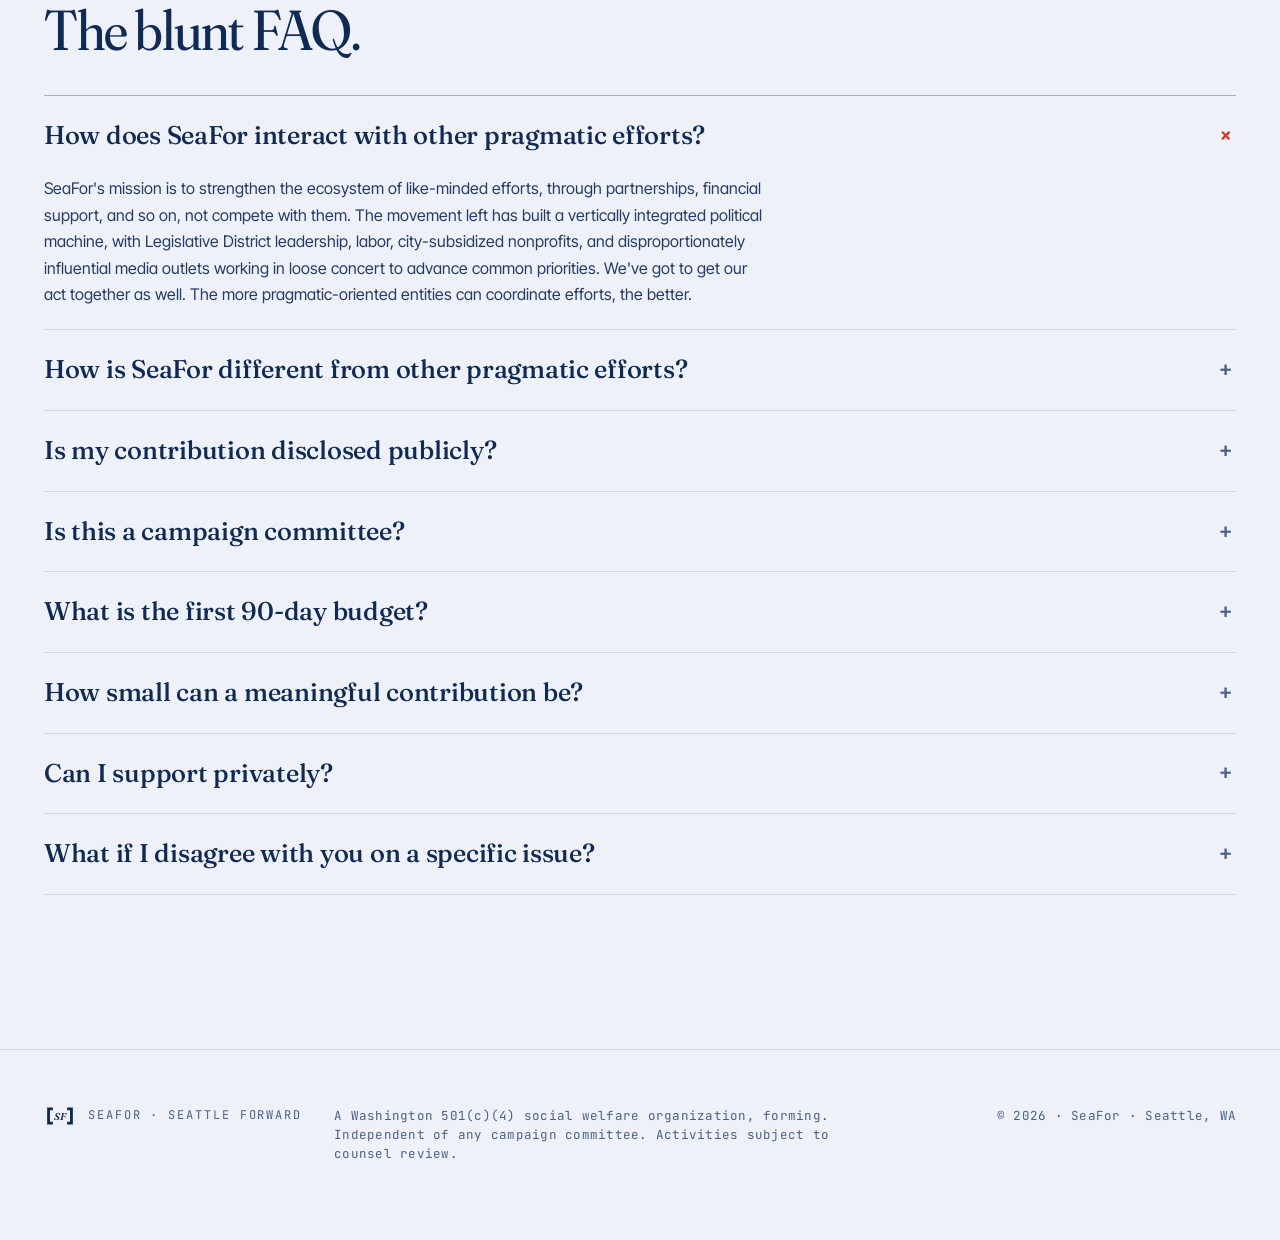
==== commit 575df767: "§07 donate: align tier buttons with Anedot and wire ?amount=N deep-link - Replace 5 SeaFor tier butt" ====
--- a/index.html
+++ b/index.html
@@ -1075,29 +1075,17 @@
             <span class="mono small uppercase">Support the work</span>
             <h3 id="donate-heading" class="donate-title">Donate</h3>
           </div>
-          <div class="donate-toggle" role="tablist" aria-label="Donation frequency">
-            <button type="button" class="donate-toggle-btn is-active" role="tab" aria-selected="true" data-donate-freq="once">One-time</button>
-            <button type="button" class="donate-toggle-btn" role="tab" aria-selected="false" data-donate-freq="annual">Annually</button>
-          </div>
-          <div class="donate-tiers">
+          <p class="donate-tiers-lede mono small">Pick an amount to pre-fill the form. Frequency (one-time, monthly, annually) is set inside the form below.</p>
+          <div class="donate-tiers" role="group" aria-label="Quick-pick donation amount">
+            <button type="button" class="donate-tier" data-donate-amount="250">$250</button>
+            <button type="button" class="donate-tier" data-donate-amount="500">$500</button>
             <button type="button" class="donate-tier" data-donate-amount="1000">$1,000</button>
             <button type="button" class="donate-tier" data-donate-amount="5000">$5,000</button>
             <button type="button" class="donate-tier" data-donate-amount="10000">$10,000</button>
-            <button type="button" class="donate-tier" data-donate-amount="50000">$50,000</button>
-            <button type="button" class="donate-tier donate-tier--other" data-donate-amount="other">Other amount</button>
-          </div>
-
-          <div class="donate-other" id="donateOther" hidden>
-            <label for="donateOtherAmount">
-              <span class="mono small uppercase">Other amount</span>
-              <span class="donate-other-field">
-                <span class="donate-currency" aria-hidden="true">$</span>
-                <input id="donateOtherAmount" name="donateOtherAmount" type="number" inputmode="numeric" min="1" step="1" placeholder="Enter an amount" />
-              </span>
-            </label>
-          </div>
-
-          <div class="donate-embed" id="donateEmbed" data-donate-embed="anedot">
+            <button type="button" class="donate-tier" data-donate-amount="25000">$25,000</button>
+          </div>
+
+          <div class="donate-embed" id="donateEmbed" data-donate-embed="anedot" data-donate-base="https://secure.anedot.com/seafor/5e188c23-d653-4f40-bb2c-440c27ebe73a?embed=true">
             <iframe
               src="https://secure.anedot.com/seafor/5e188c23-d653-4f40-bb2c-440c27ebe73a?embed=true"
               title="SeaFor donation form"
--- a/styles.css
+++ b/styles.css
@@ -823,33 +823,7 @@
   margin: 0;
   color: var(--fg);
 }
-.donate-toggle {
-  display: inline-flex;
-  gap: 4px;
-  padding: 4px;
-  background: var(--bg);
-  border: 1px solid var(--rule);
-  border-radius: 999px;
-  width: max-content;
-}
-.donate-toggle-btn {
-  appearance: none;
-  border: 0;
-  background: transparent;
-  color: var(--fg-2);
-  font-family: inherit;
-  font-size: 13px;
-  letter-spacing: 0.04em;
-  padding: 8px 18px;
-  border-radius: 999px;
-  cursor: pointer;
-  transition: background 160ms ease, color 160ms ease;
-}
-.donate-toggle-btn.is-active {
-  background: var(--fg);
-  color: var(--bg);
-}
-.donate-toggle-btn:hover:not(.is-active) { color: var(--fg); }
+.donate-tiers-lede { color: var(--fg-2); margin: 0 0 -4px; max-width: 60ch; }
 .donate-tiers {
   display: grid;
   grid-template-columns: repeat(auto-fit, minmax(140px, 1fr));
@@ -873,16 +847,14 @@
   border-color: var(--accent);
   transform: translateY(-1px);
 }
+.donate-tier:focus-visible {
+  outline: 2px solid var(--accent);
+  outline-offset: 2px;
+}
 .donate-tier.is-selected {
   border-color: var(--accent);
   background: var(--accent);
   color: #fff;
-}
-.donate-tier--other {
-  font-family: inherit;
-  font-size: 14px;
-  letter-spacing: 0.04em;
-  color: var(--fg-2);
 }
 .donate-note { color: var(--fg-3); margin: 0; }
 .donate-contact {
@@ -910,39 +882,6 @@
 .donate-contact-note { color: var(--fg-3); }
 .donate-contact-lede { color: var(--fg-2); margin: 0; max-width: 52ch; }
 
-/* Other amount input */
-.donate-other { display: block; }
-.donate-other label { display: flex; flex-direction: column; gap: 8px; }
-.donate-other .mono.uppercase { color: var(--accent); letter-spacing: 0.14em; }
-.donate-other-field {
-  display: flex;
-  align-items: center;
-  gap: 4px;
-  border: 1px solid var(--rule);
-  border-radius: var(--radius-md, 12px);
-  background: var(--bg);
-  padding: 12px 16px;
-  transition: border-color 160ms ease;
-}
-.donate-other-field:focus-within { border-color: var(--accent); }
-.donate-currency {
-  font-family: var(--serif);
-  font-size: 20px;
-  font-weight: 500;
-  color: var(--fg-2);
-}
-.donate-other-field input {
-  appearance: none;
-  border: 0;
-  background: transparent;
-  font-family: var(--serif);
-  font-size: 20px;
-  font-weight: 500;
-  color: var(--fg);
-  width: 100%;
-  outline: none;
-}
-
 /* Anedot donation form embed container */
 .donate-embed {
   position: relative;
@@ -999,7 +938,6 @@
 
 @media (max-width: 560px) {
   .donate-tiers { grid-template-columns: 1fr 1fr; }
-  .donate-tier--other { grid-column: 1 / -1; }
 }
 
 /* Contact */
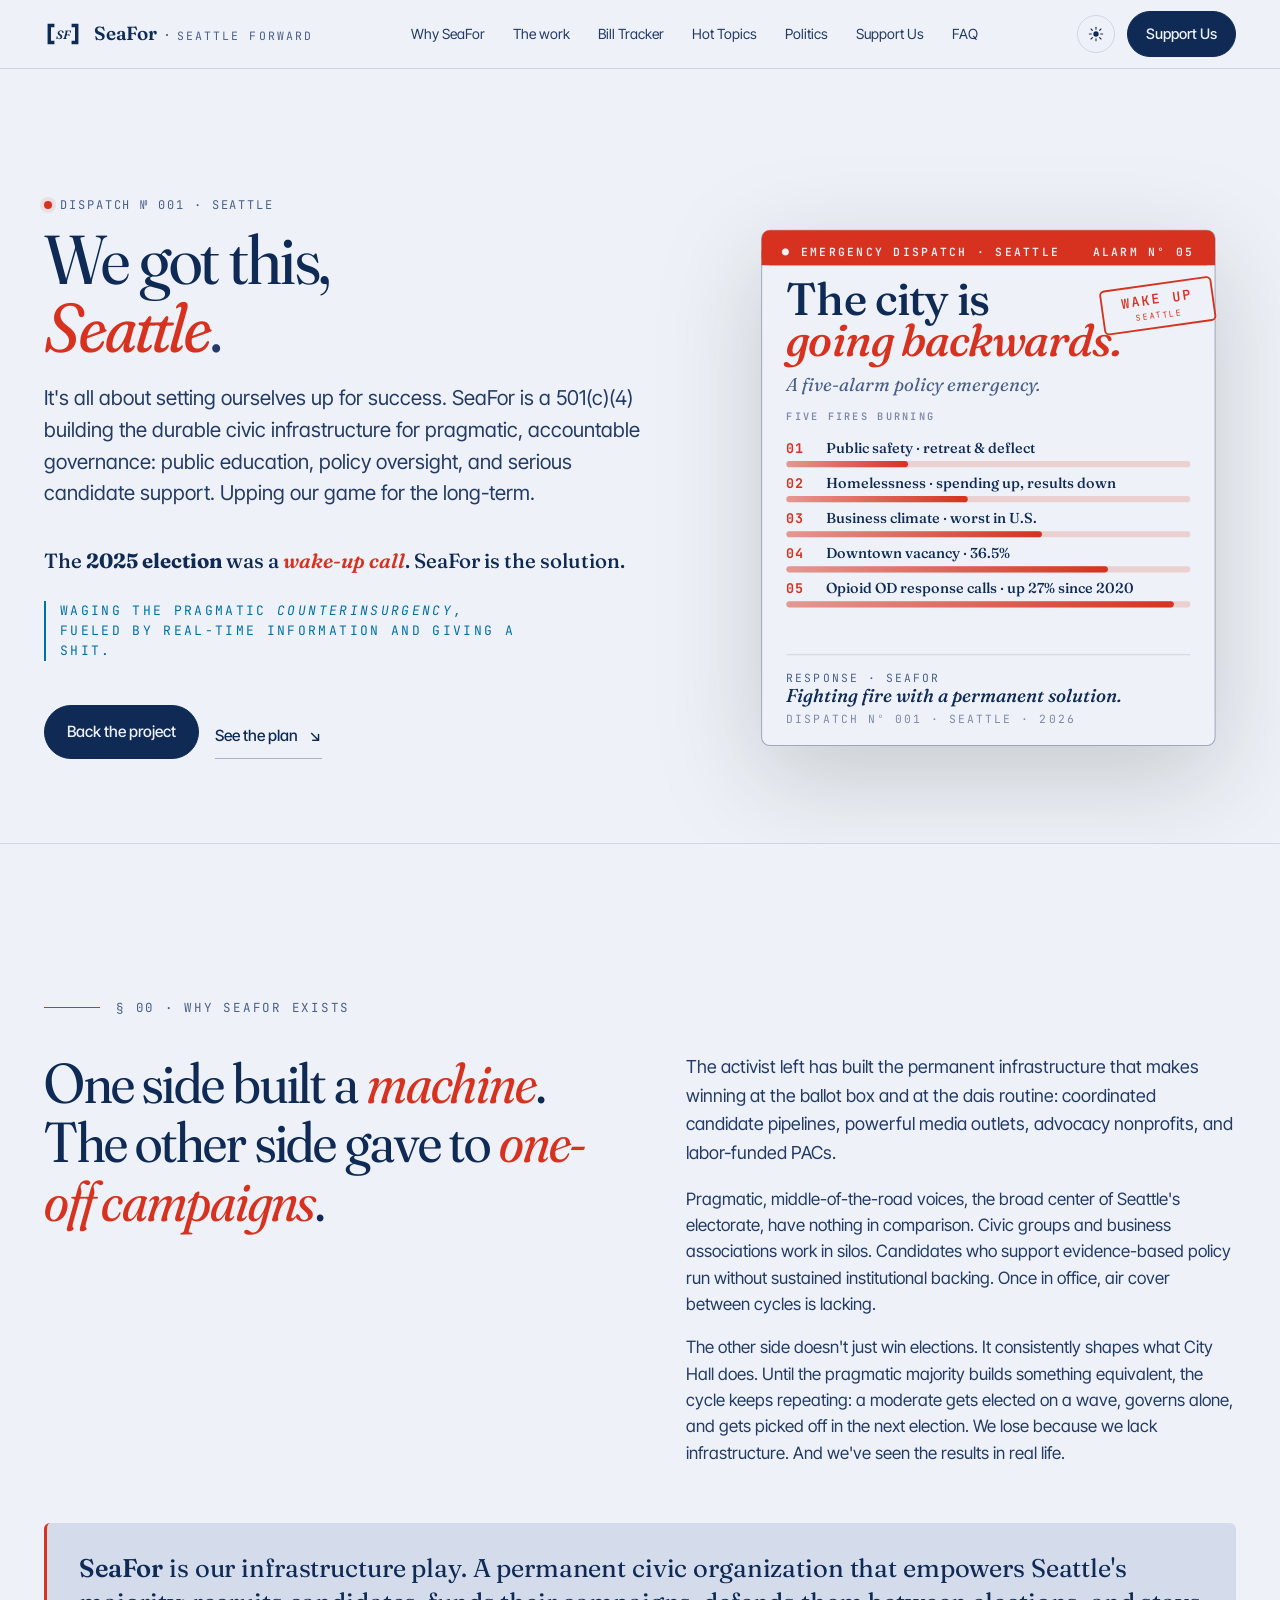
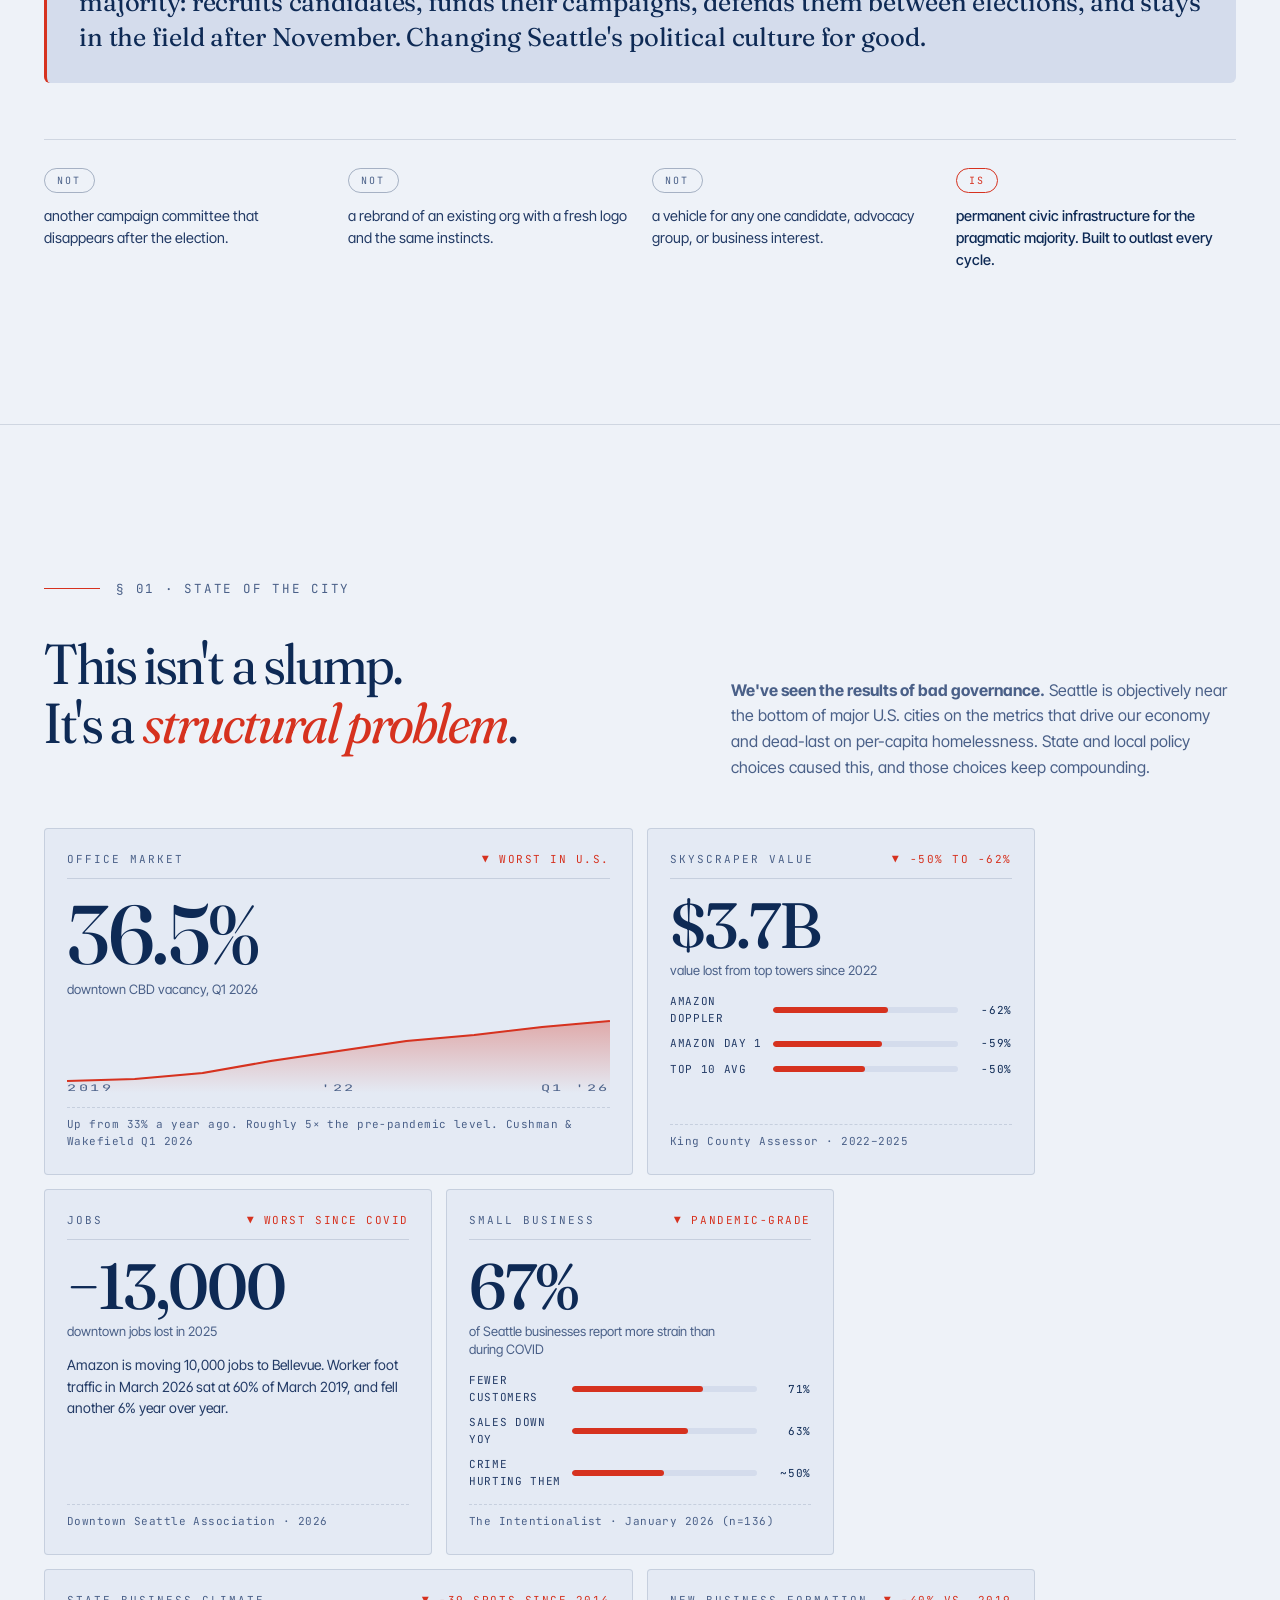
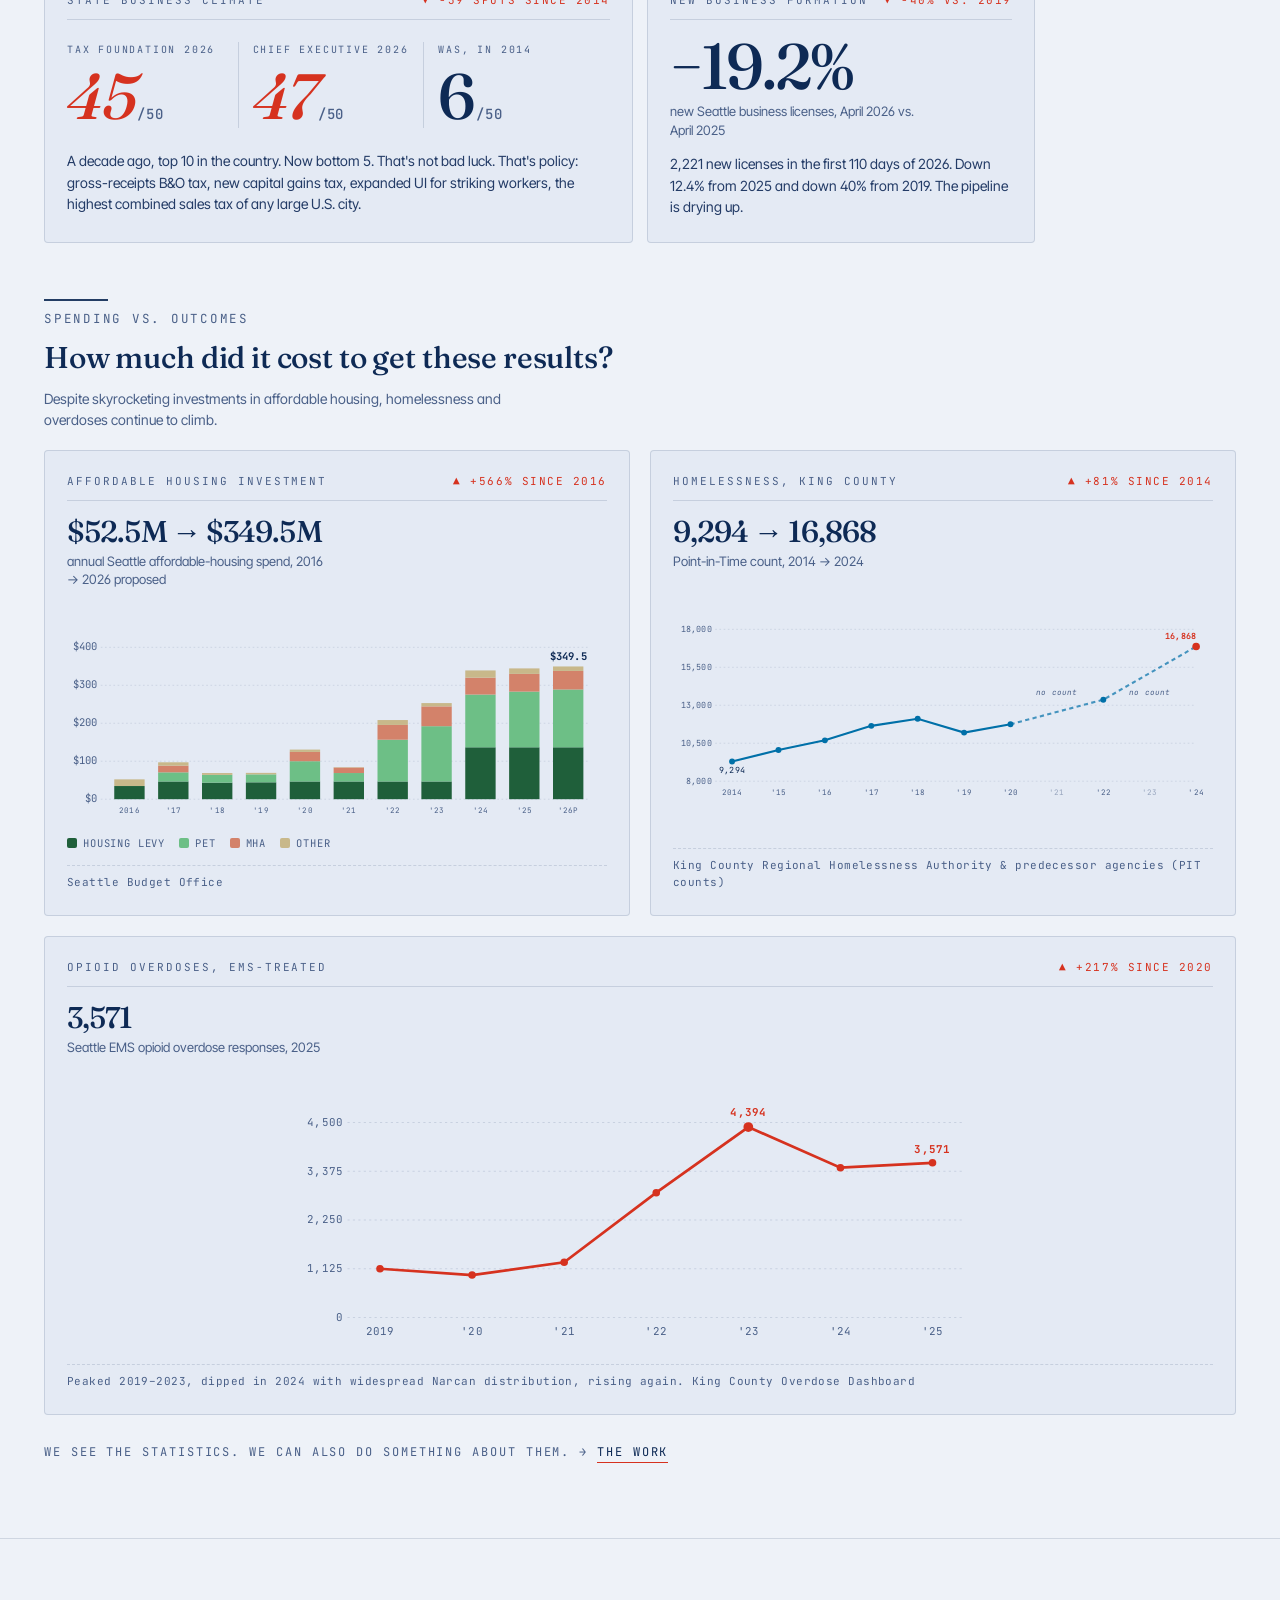
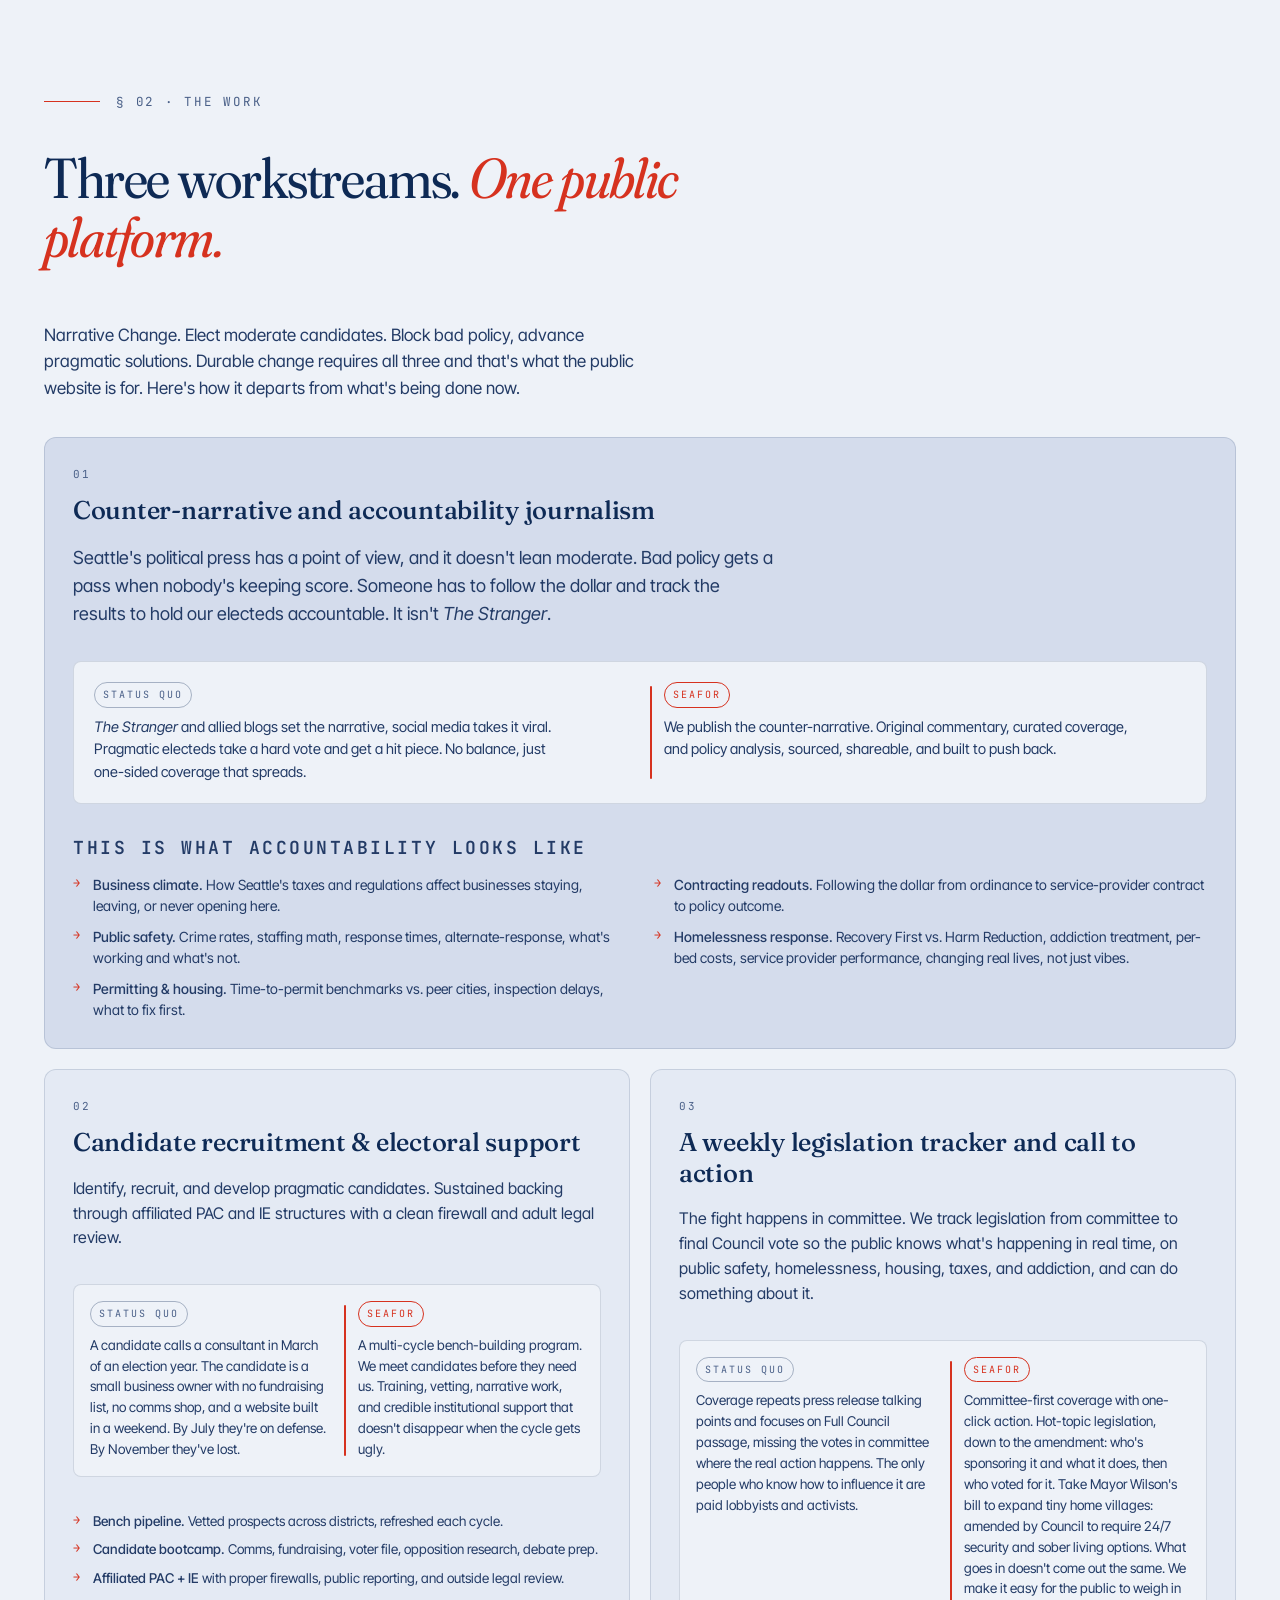
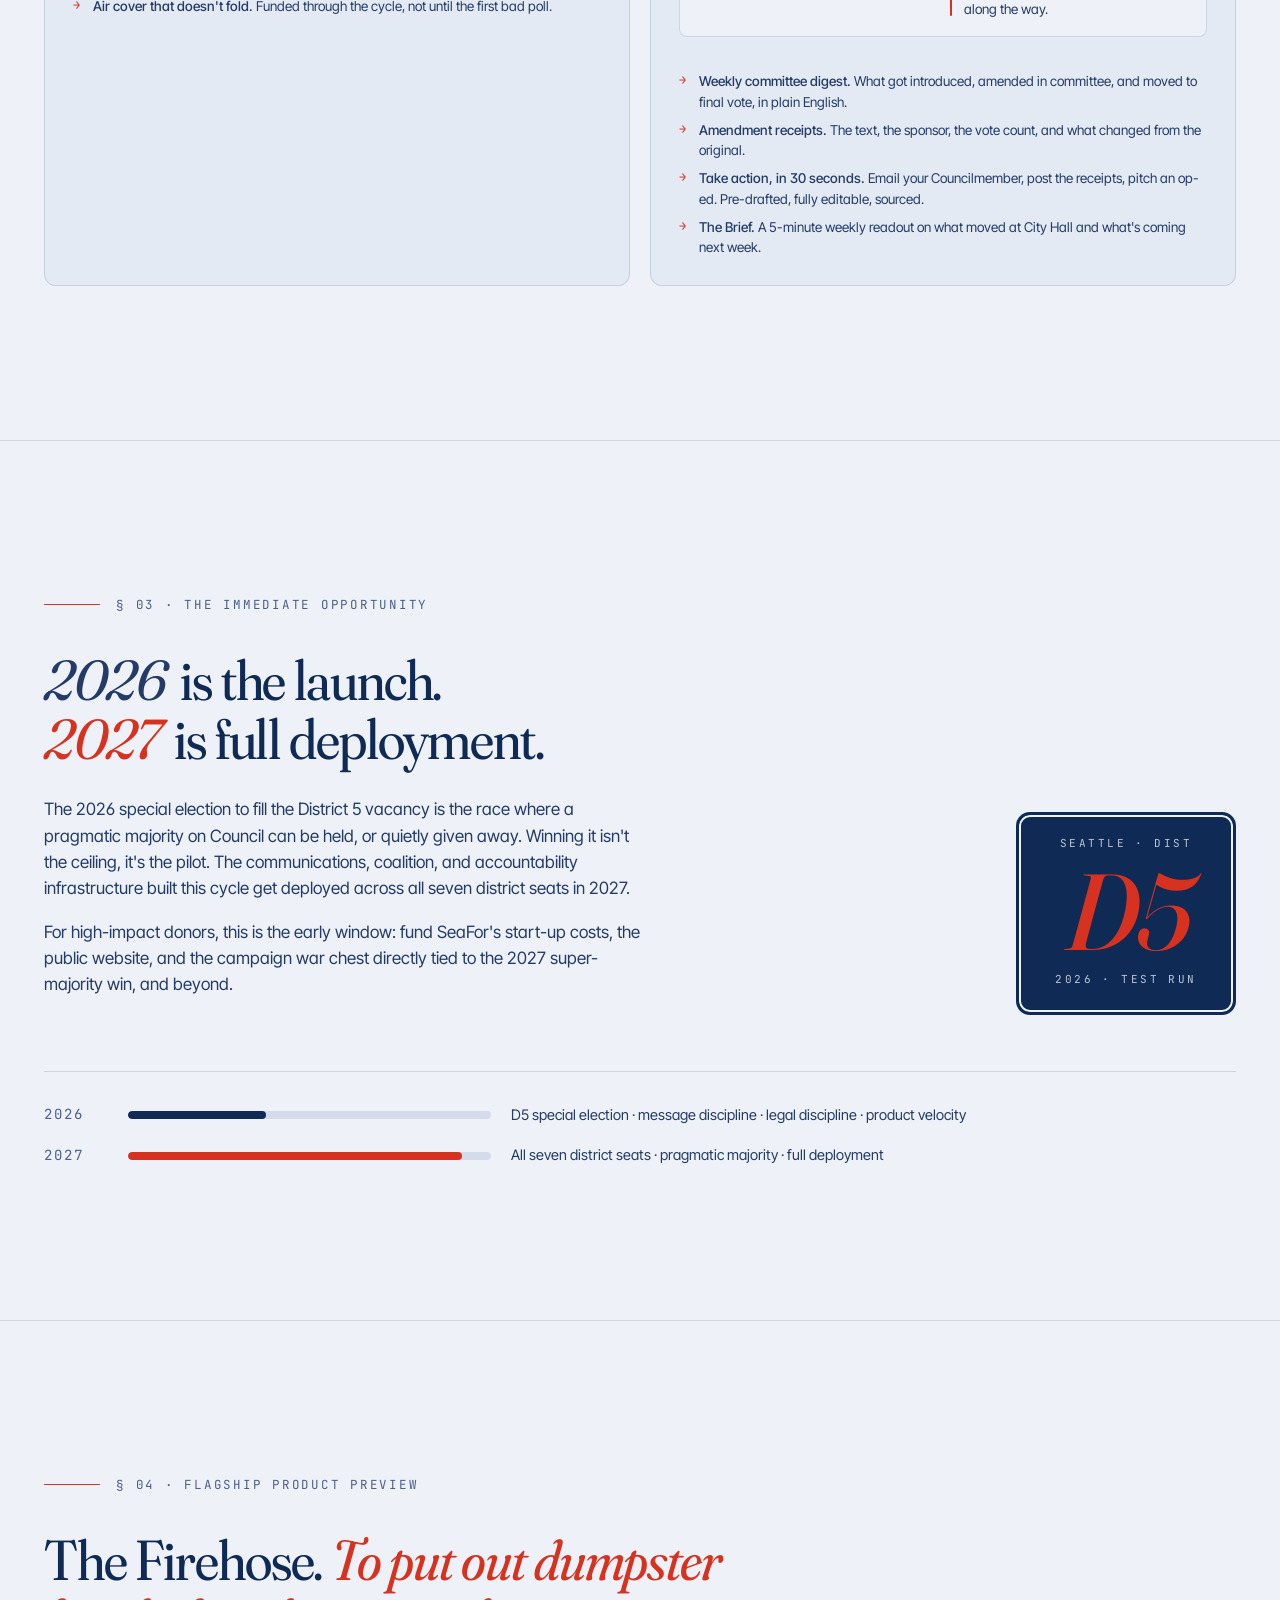
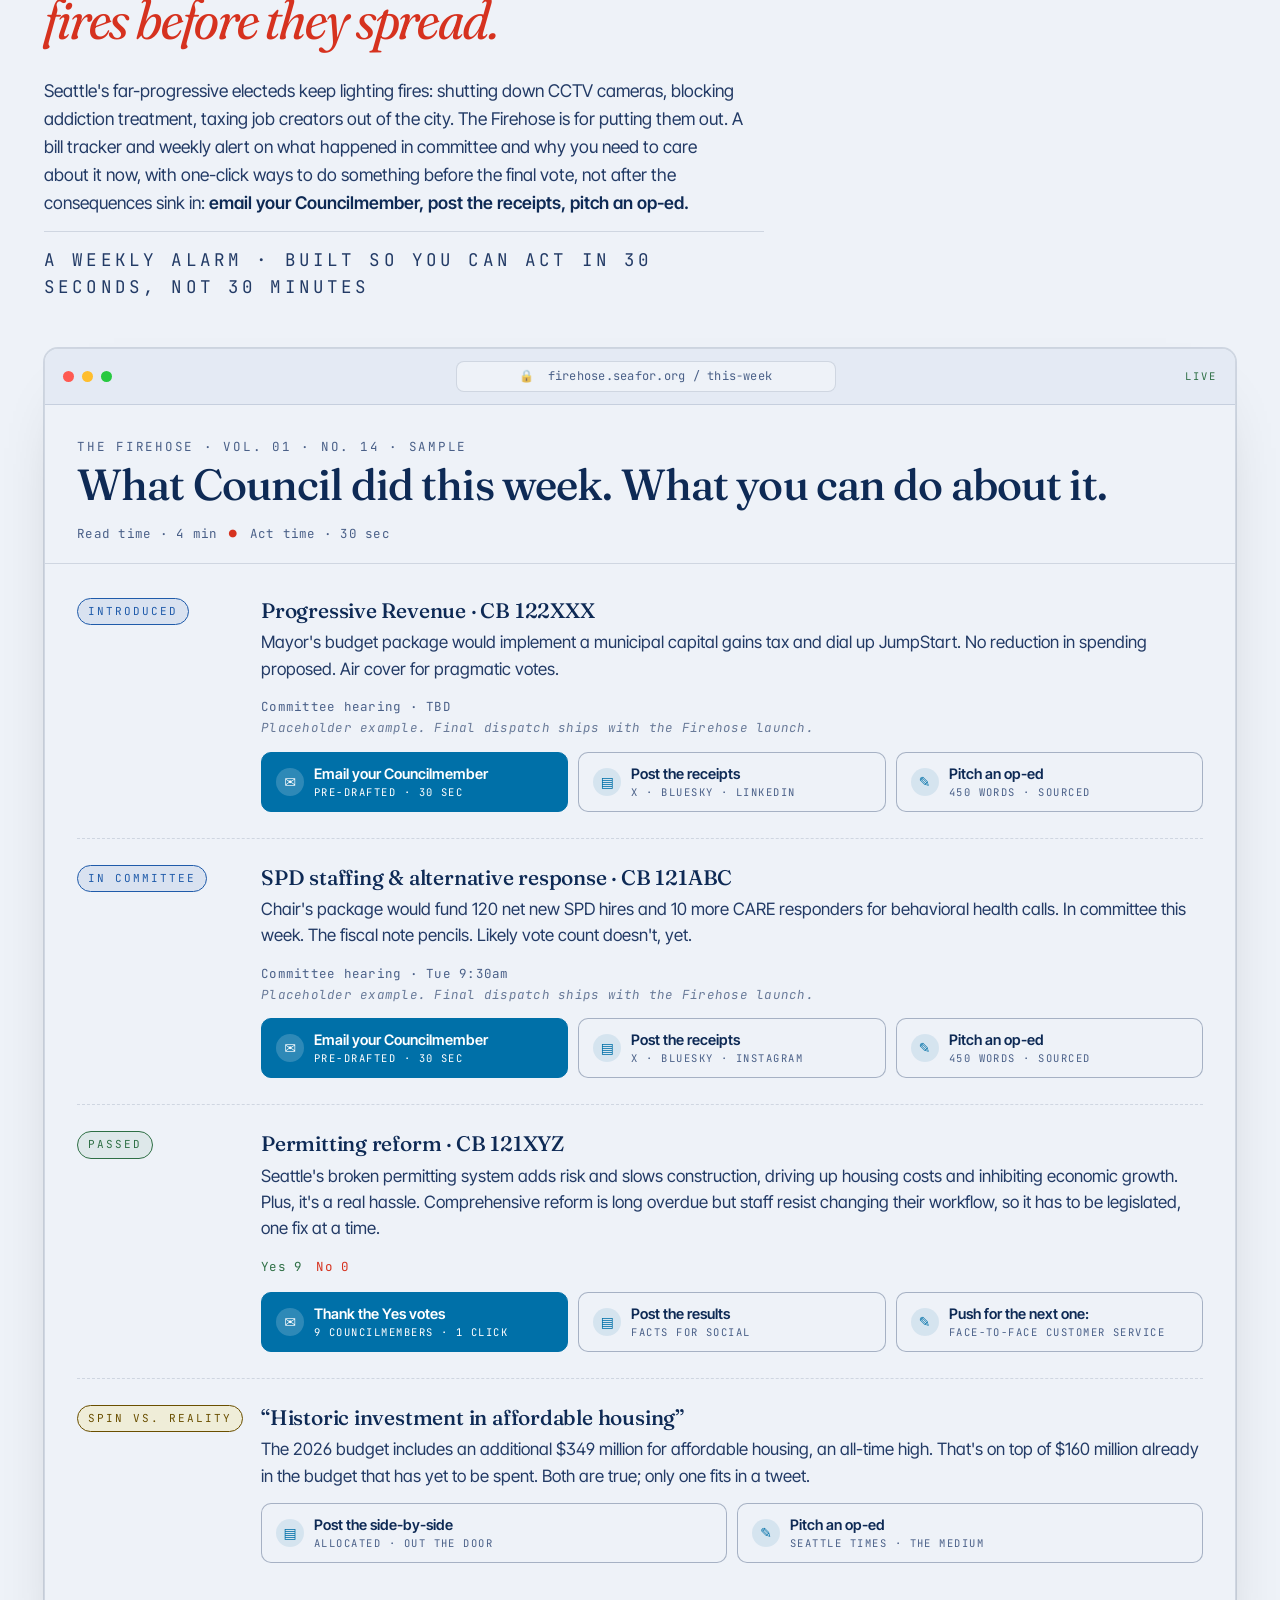
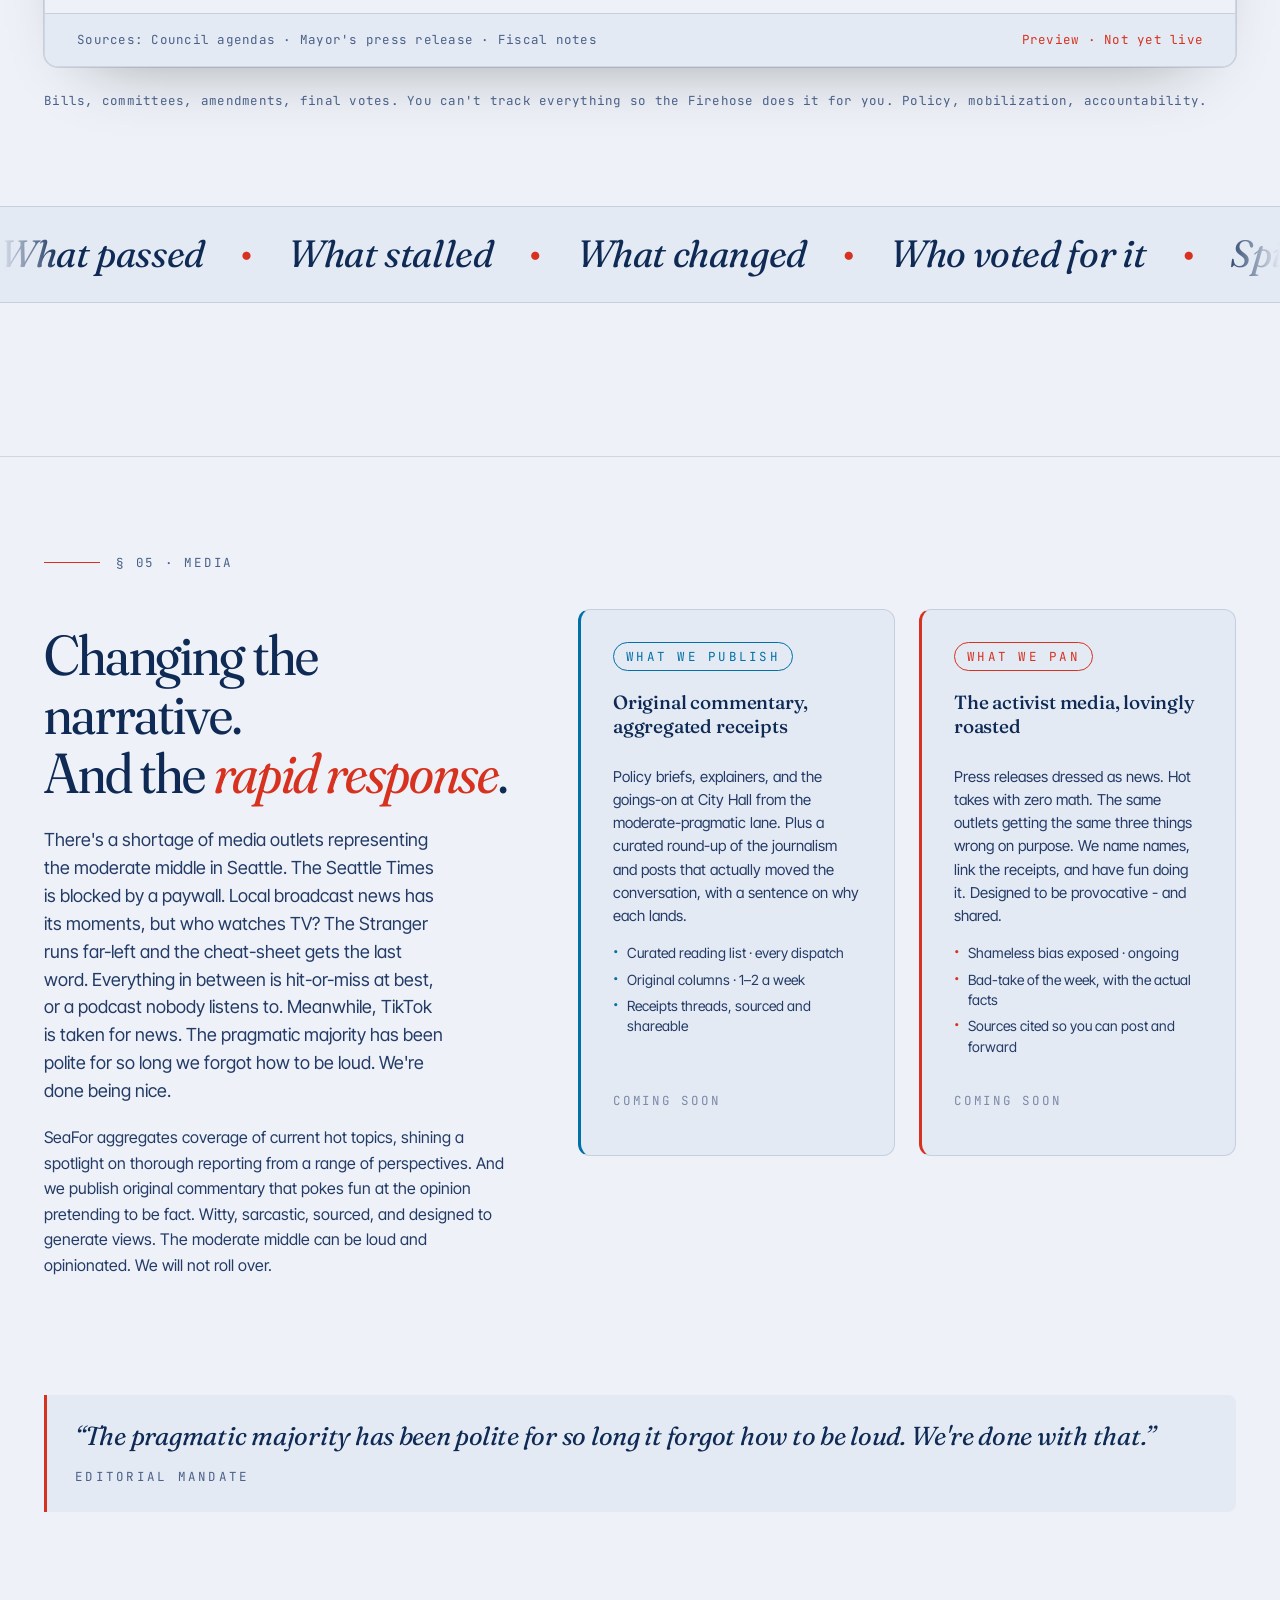
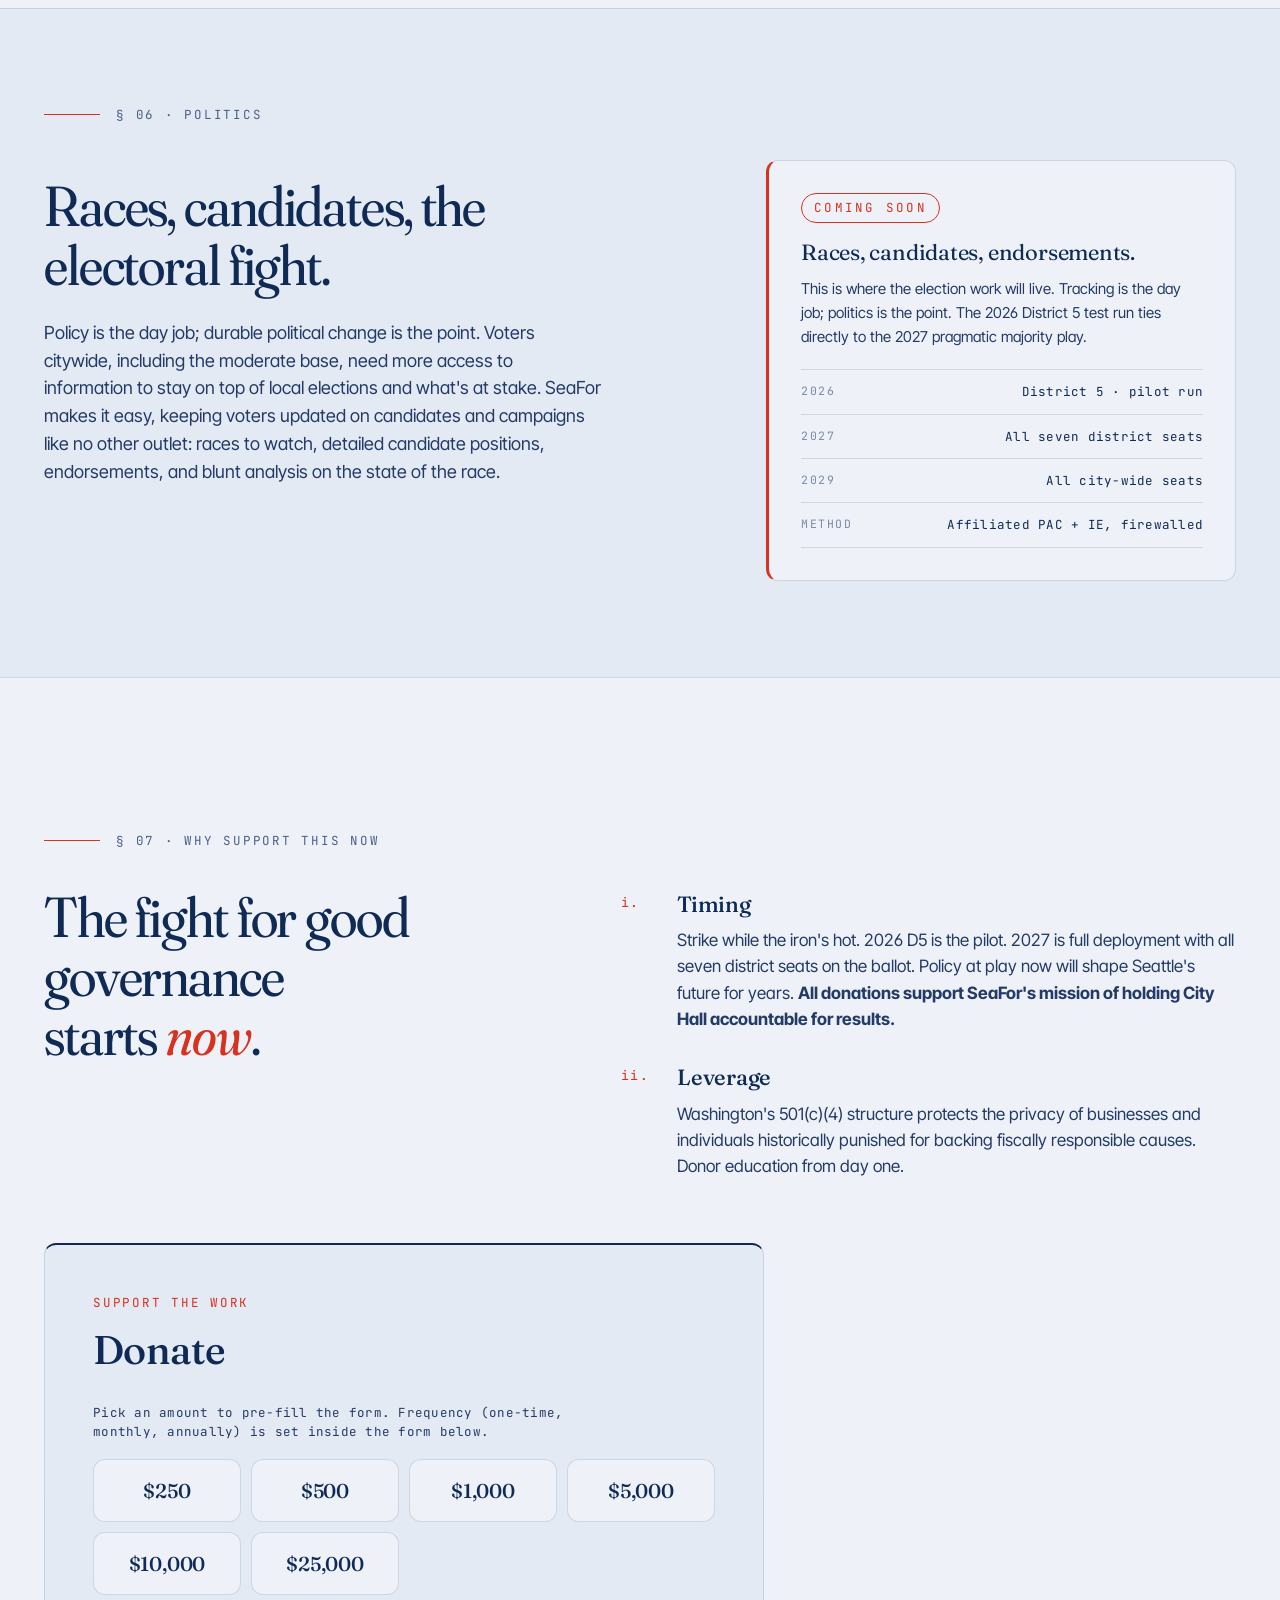
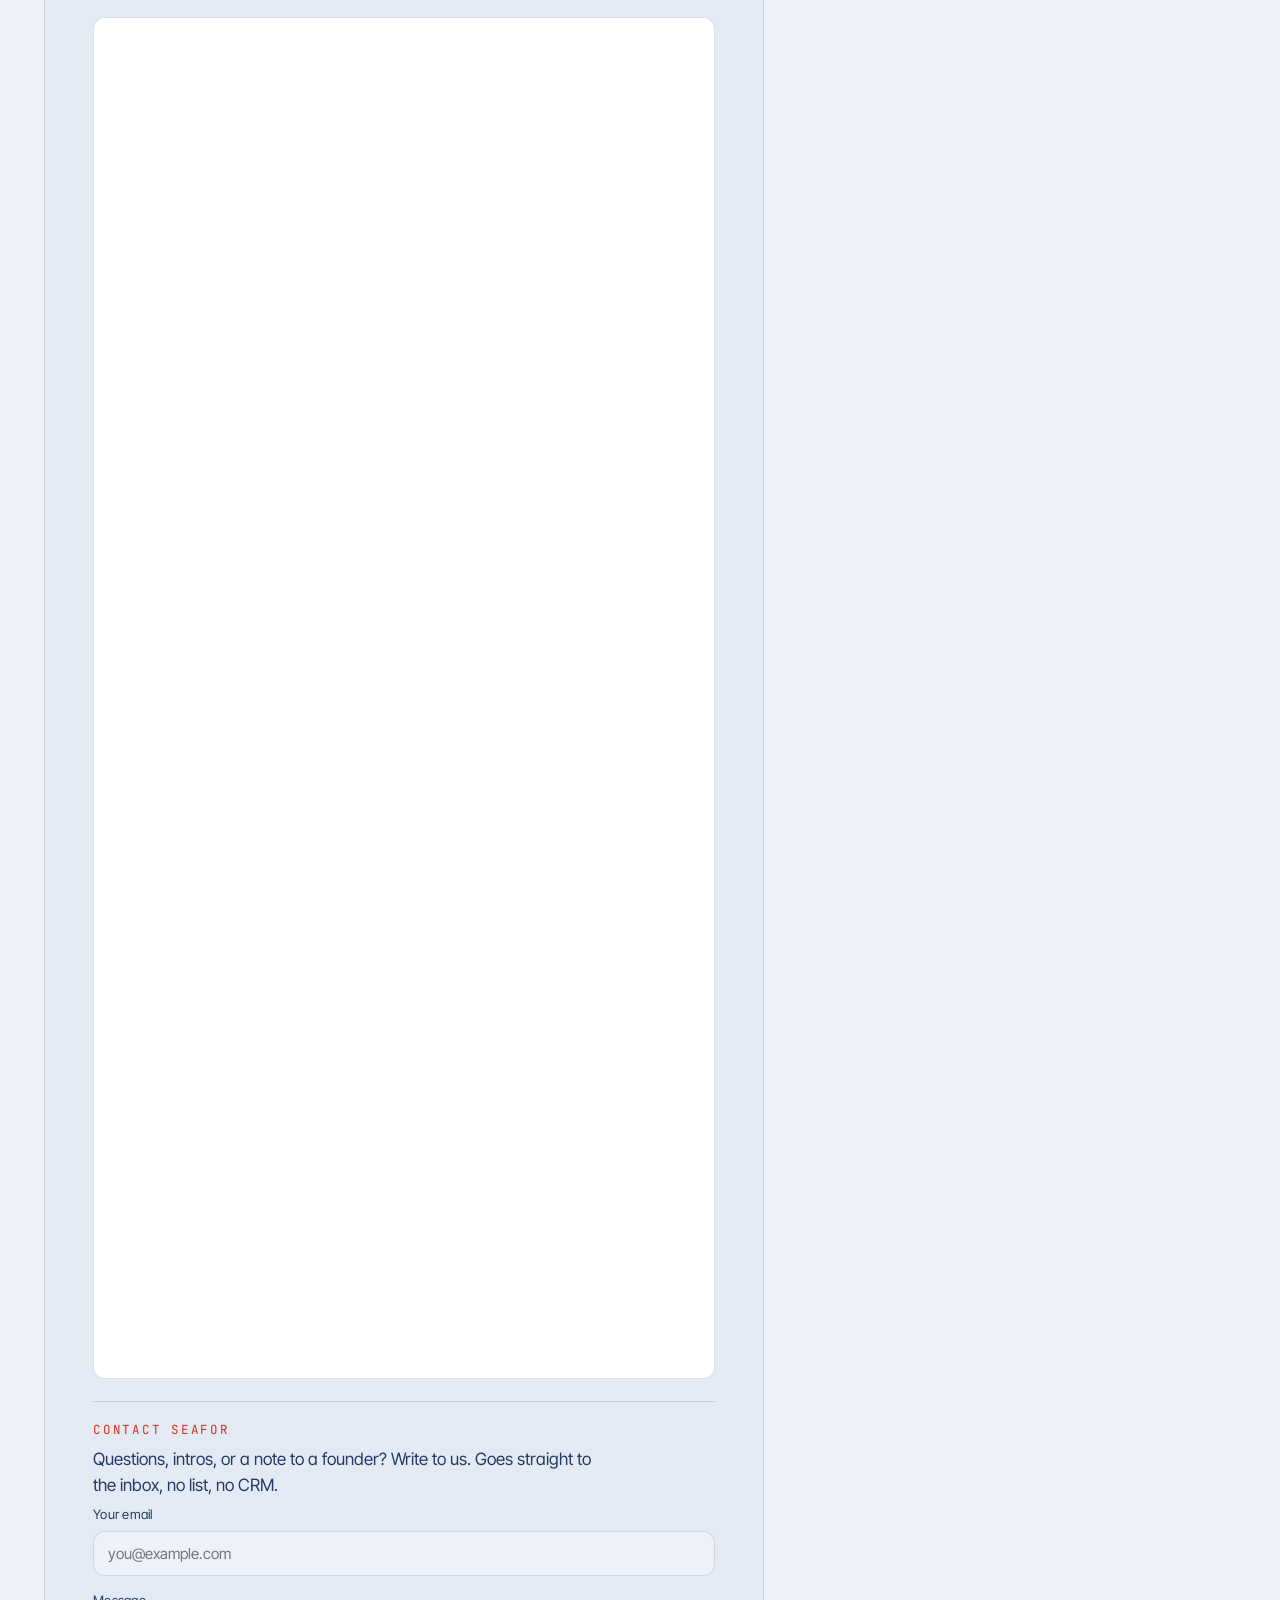
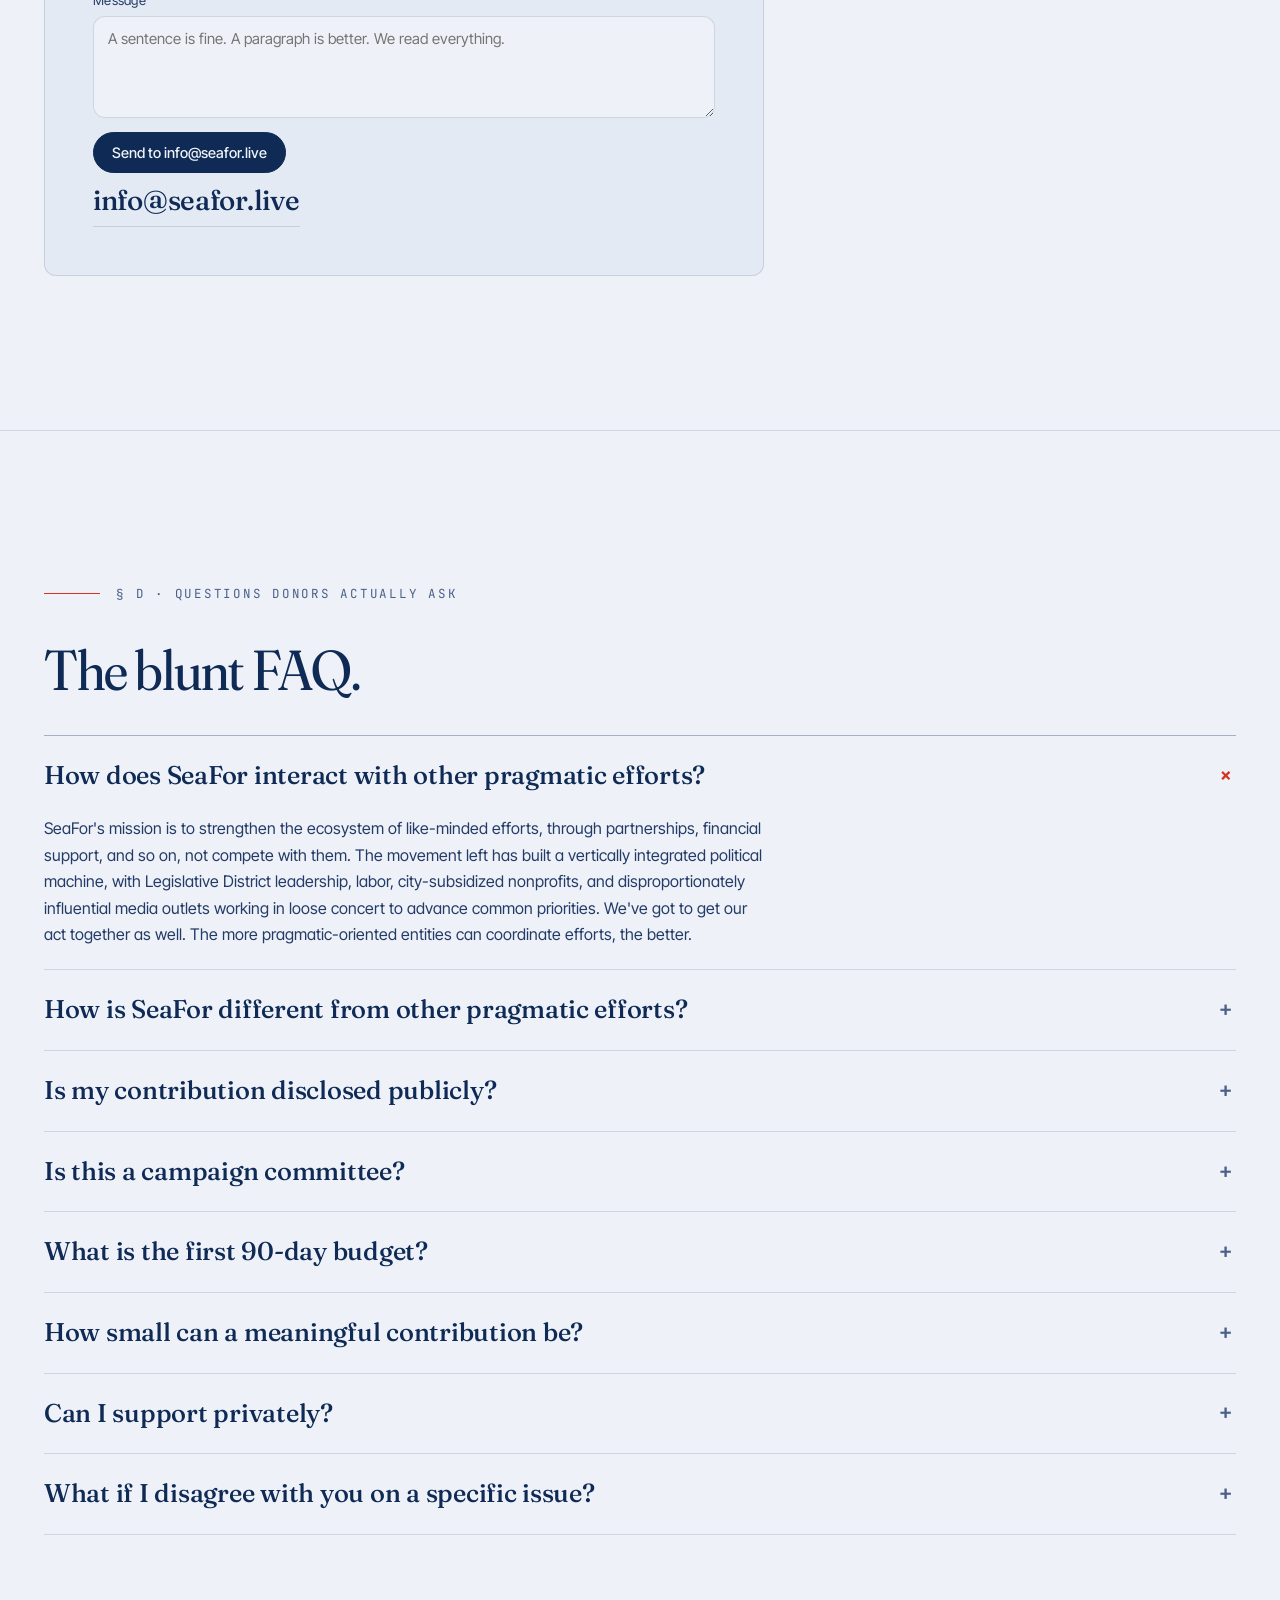
==== commit 9514e6af: "§07 Timing: swap closing line to donation-mission statement (bold)" ====
--- a/index.html
+++ b/index.html
@@ -1057,7 +1057,7 @@
               <div class="sp-num mono">i.</div>
               <div>
                 <h3>Timing</h3>
-                <p>Strike while the iron's hot. 2026 D5 is the pilot. 2027 is full deployment with all seven district seats on the ballot. Policy at play now will shape Seattle's future for years. Durable change requires building the communications infrastructure and financial resources now.</p>
+                <p>Strike while the iron's hot. 2026 D5 is the pilot. 2027 is full deployment with all seven district seats on the ballot. Policy at play now will shape Seattle's future for years. <strong>All donations support SeaFor's mission of holding City Hall accountable for results.</strong></p>
               </div>
             </div>
             <div class="sp">
--- a/styles.css
+++ b/styles.css
@@ -882,11 +882,15 @@
 .donate-contact-note { color: var(--fg-3); }
 .donate-contact-lede { color: var(--fg-2); margin: 0; max-width: 52ch; }
 
-/* Anedot donation form embed container */
+/* Anedot donation form embed container
+   Sized to fit the Anedot form without an inner scrollbar.
+   Measured form heights (June 2026):
+     ~1310px @ 1280w, ~1400px @ 768w, ~1500px @ 390w.
+   Container heights include ~40px breathing room below the form footer. */
 .donate-embed {
   position: relative;
   width: 100%;
-  min-height: 720px;
+  min-height: 1360px;
   border: 1px solid var(--rule);
   border-radius: var(--radius-md, 12px);
   overflow: hidden;
@@ -896,12 +900,16 @@
   display: block;
   width: 100%;
   height: 100%;
-  min-height: 720px;
+  min-height: 1360px;
   border: 0;
+}
+@media (max-width: 900px) {
+  .donate-embed,
+  .donate-embed iframe { min-height: 1440px; }
 }
 @media (max-width: 560px) {
   .donate-embed,
-  .donate-embed iframe { min-height: 820px; }
+  .donate-embed iframe { min-height: 1580px; }
 }
 
 /* Donor contact message box */
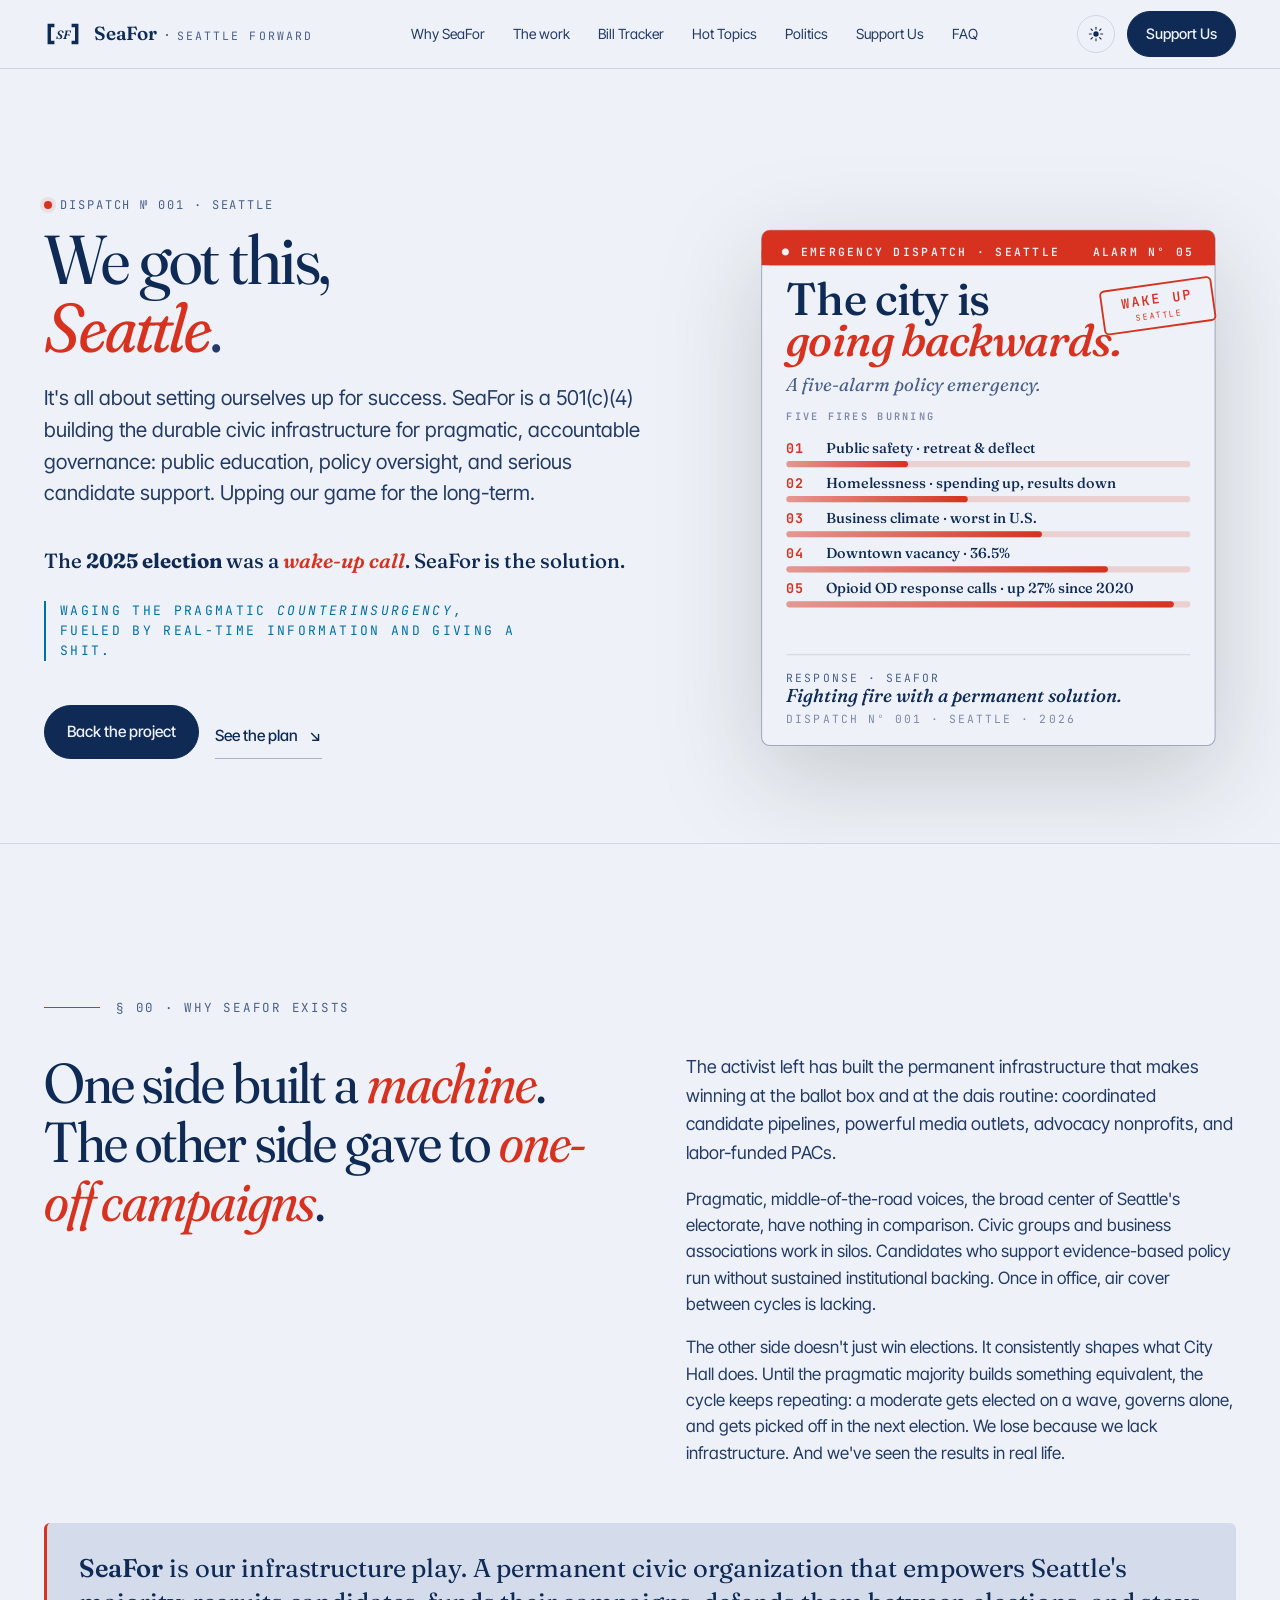
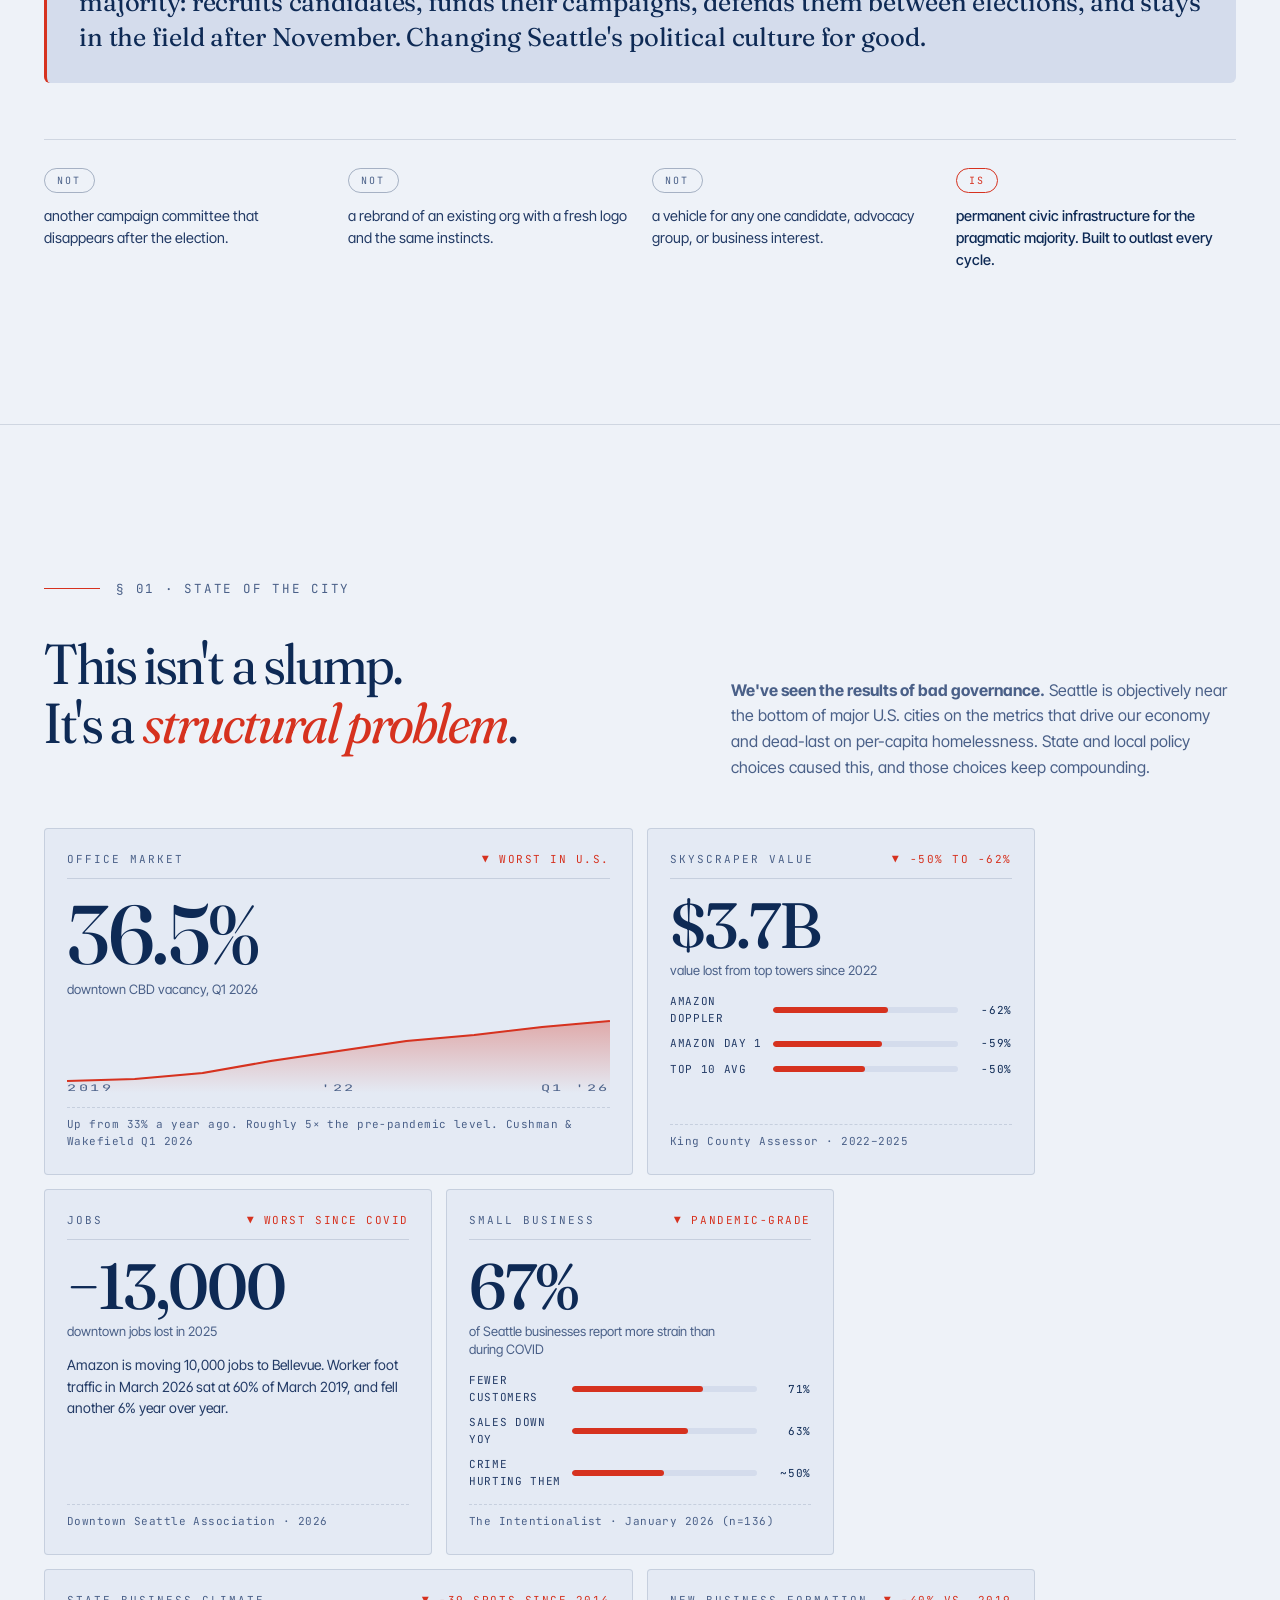
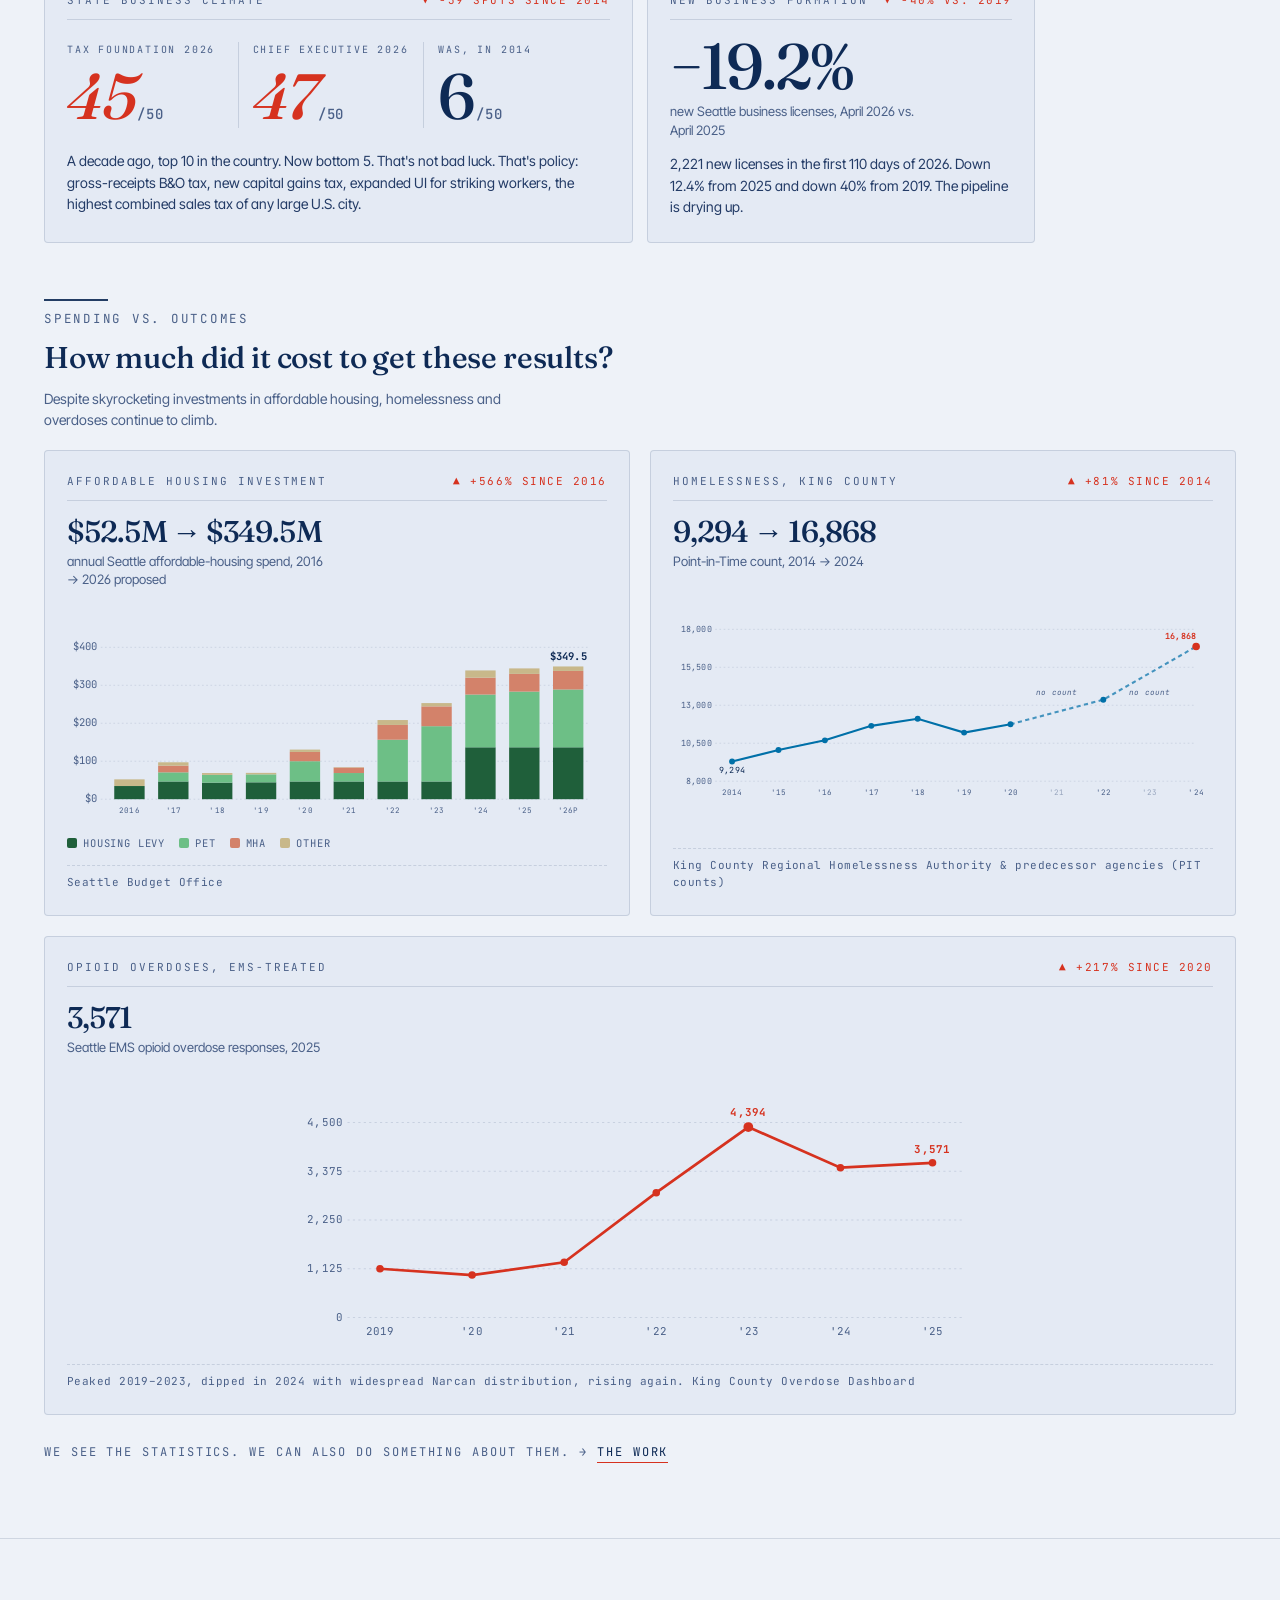
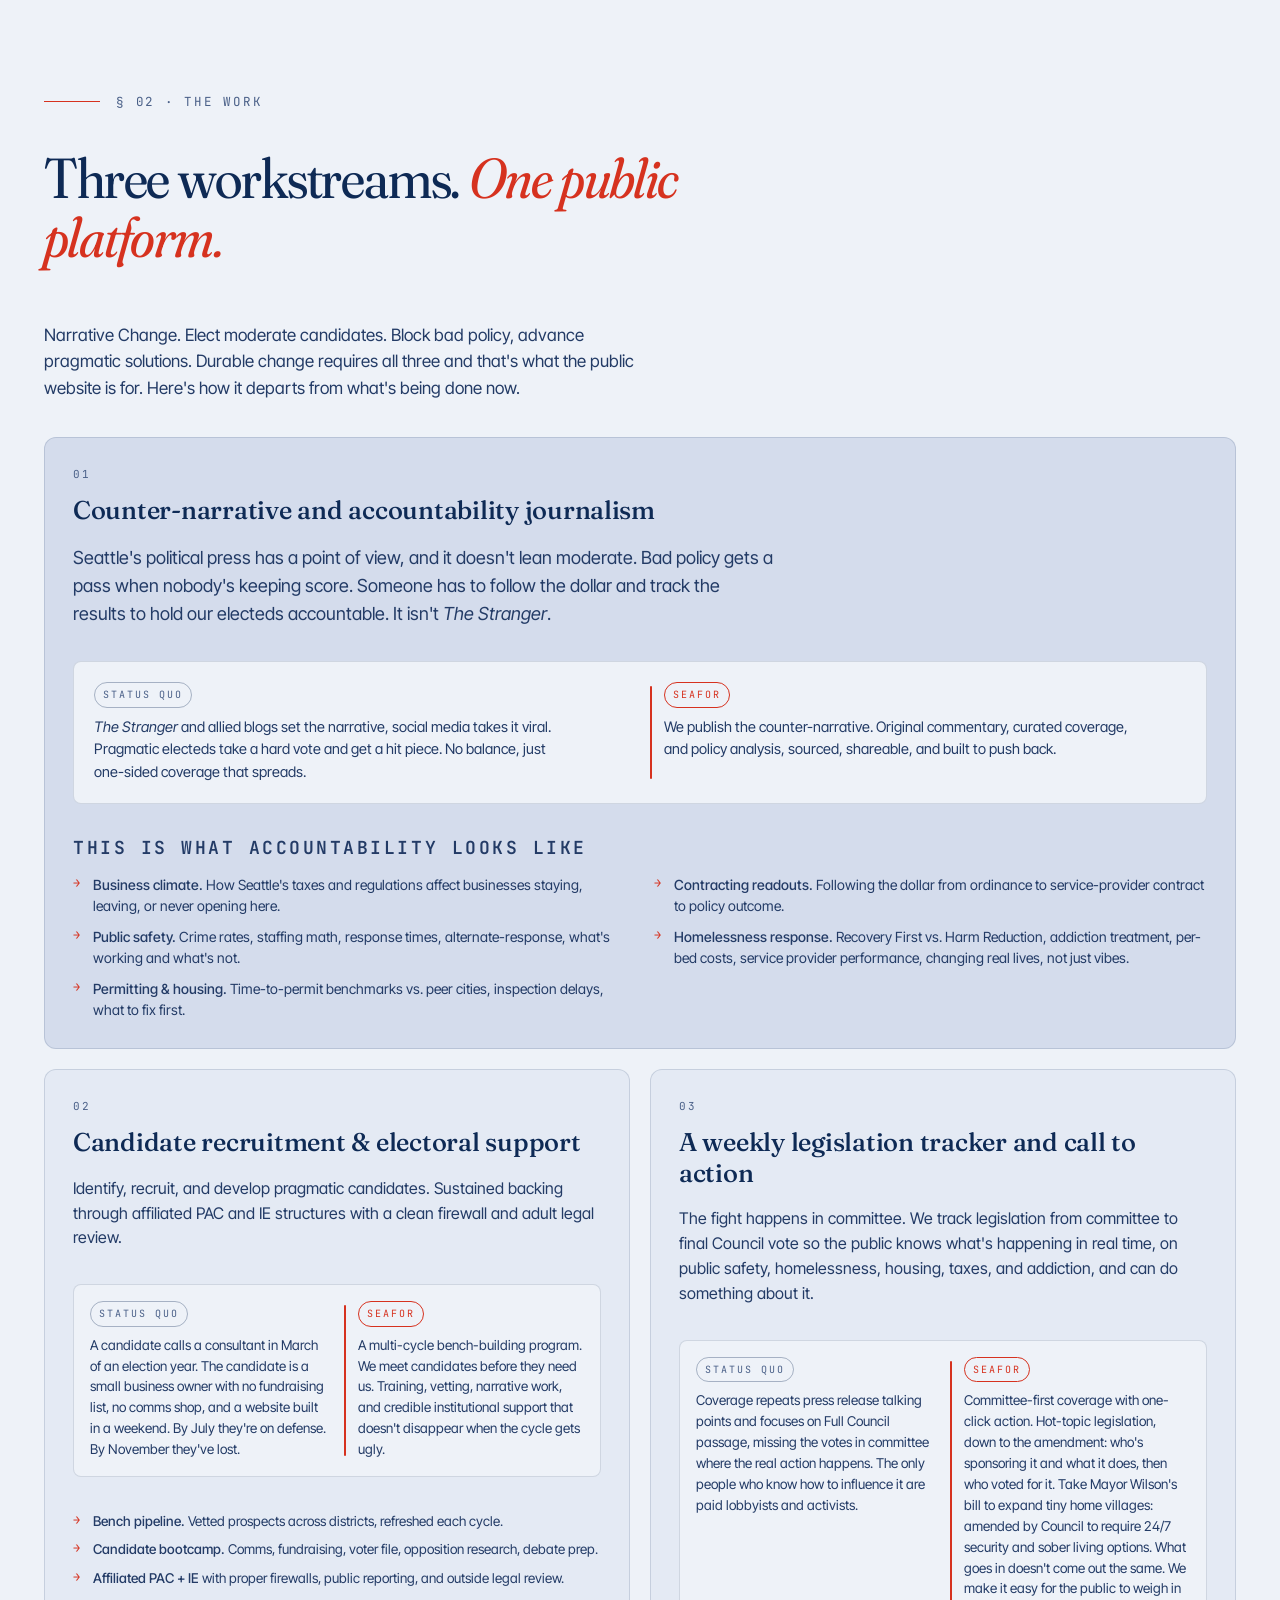
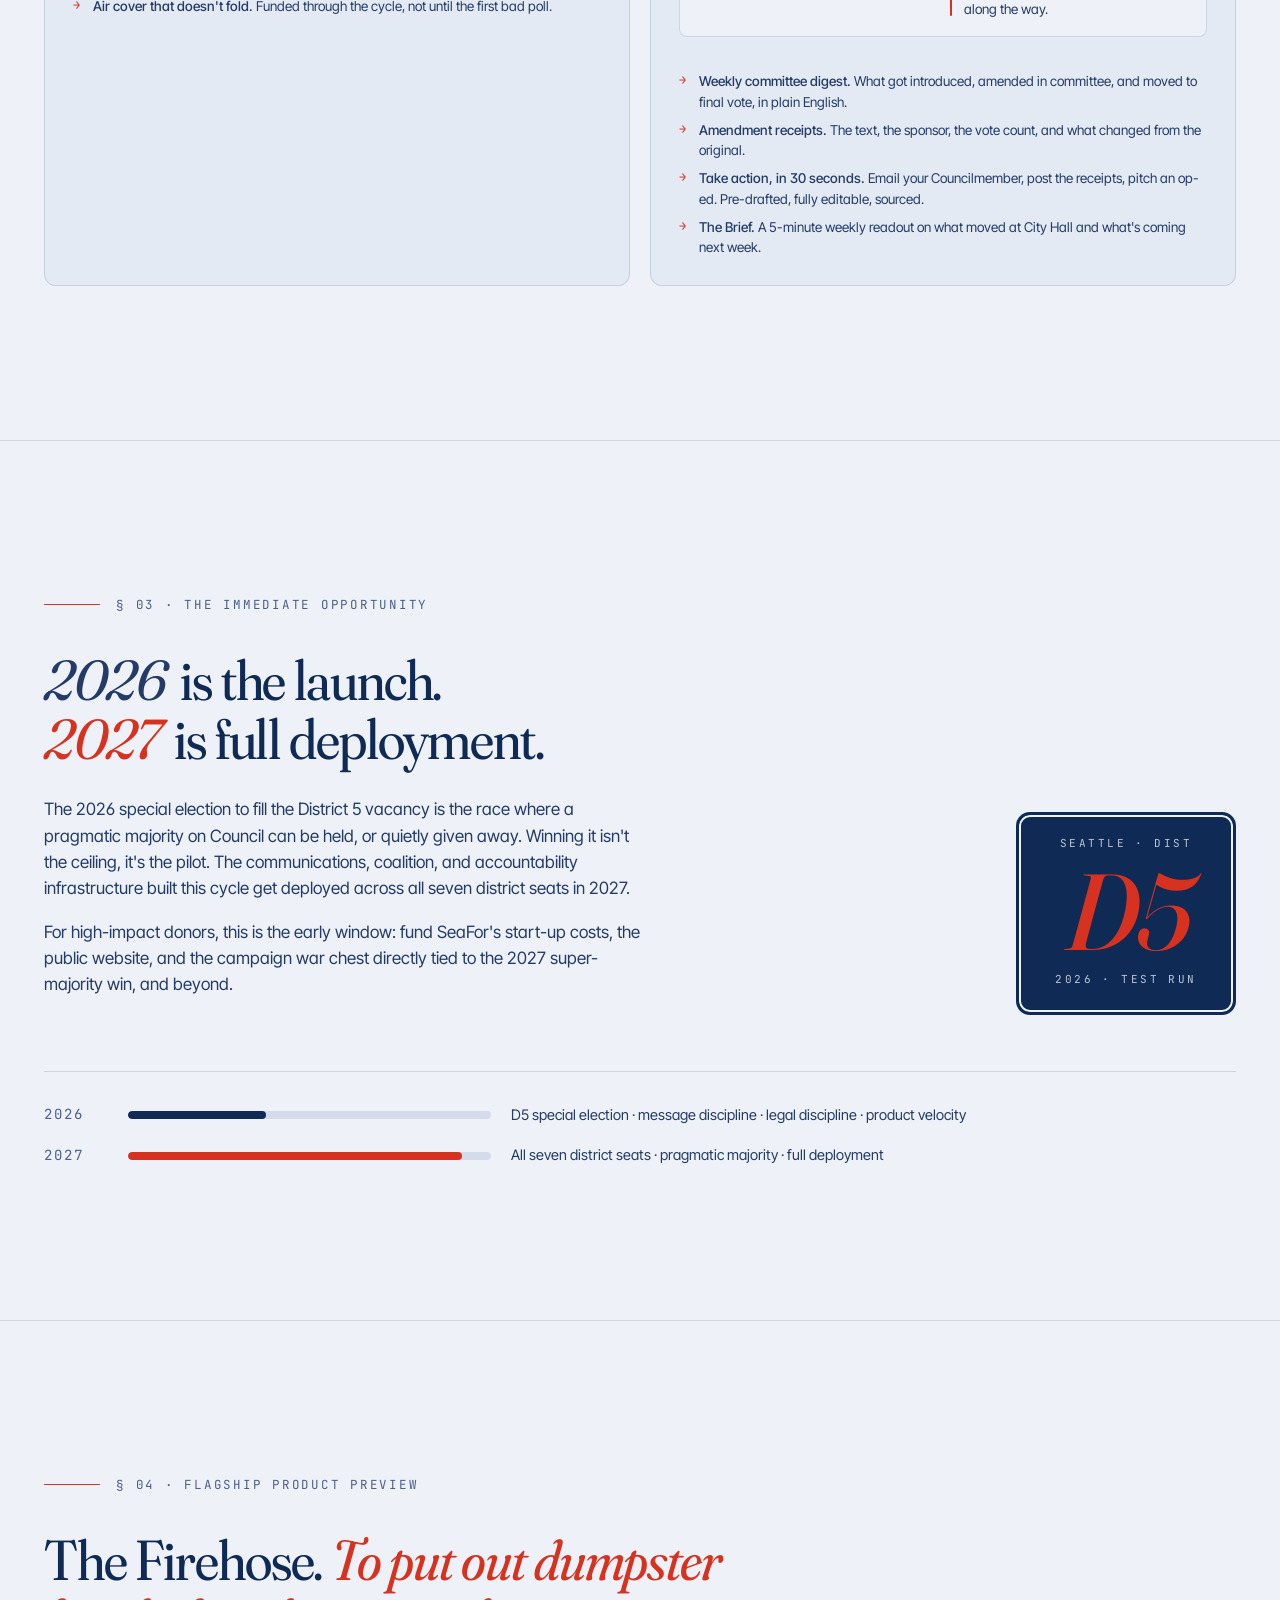
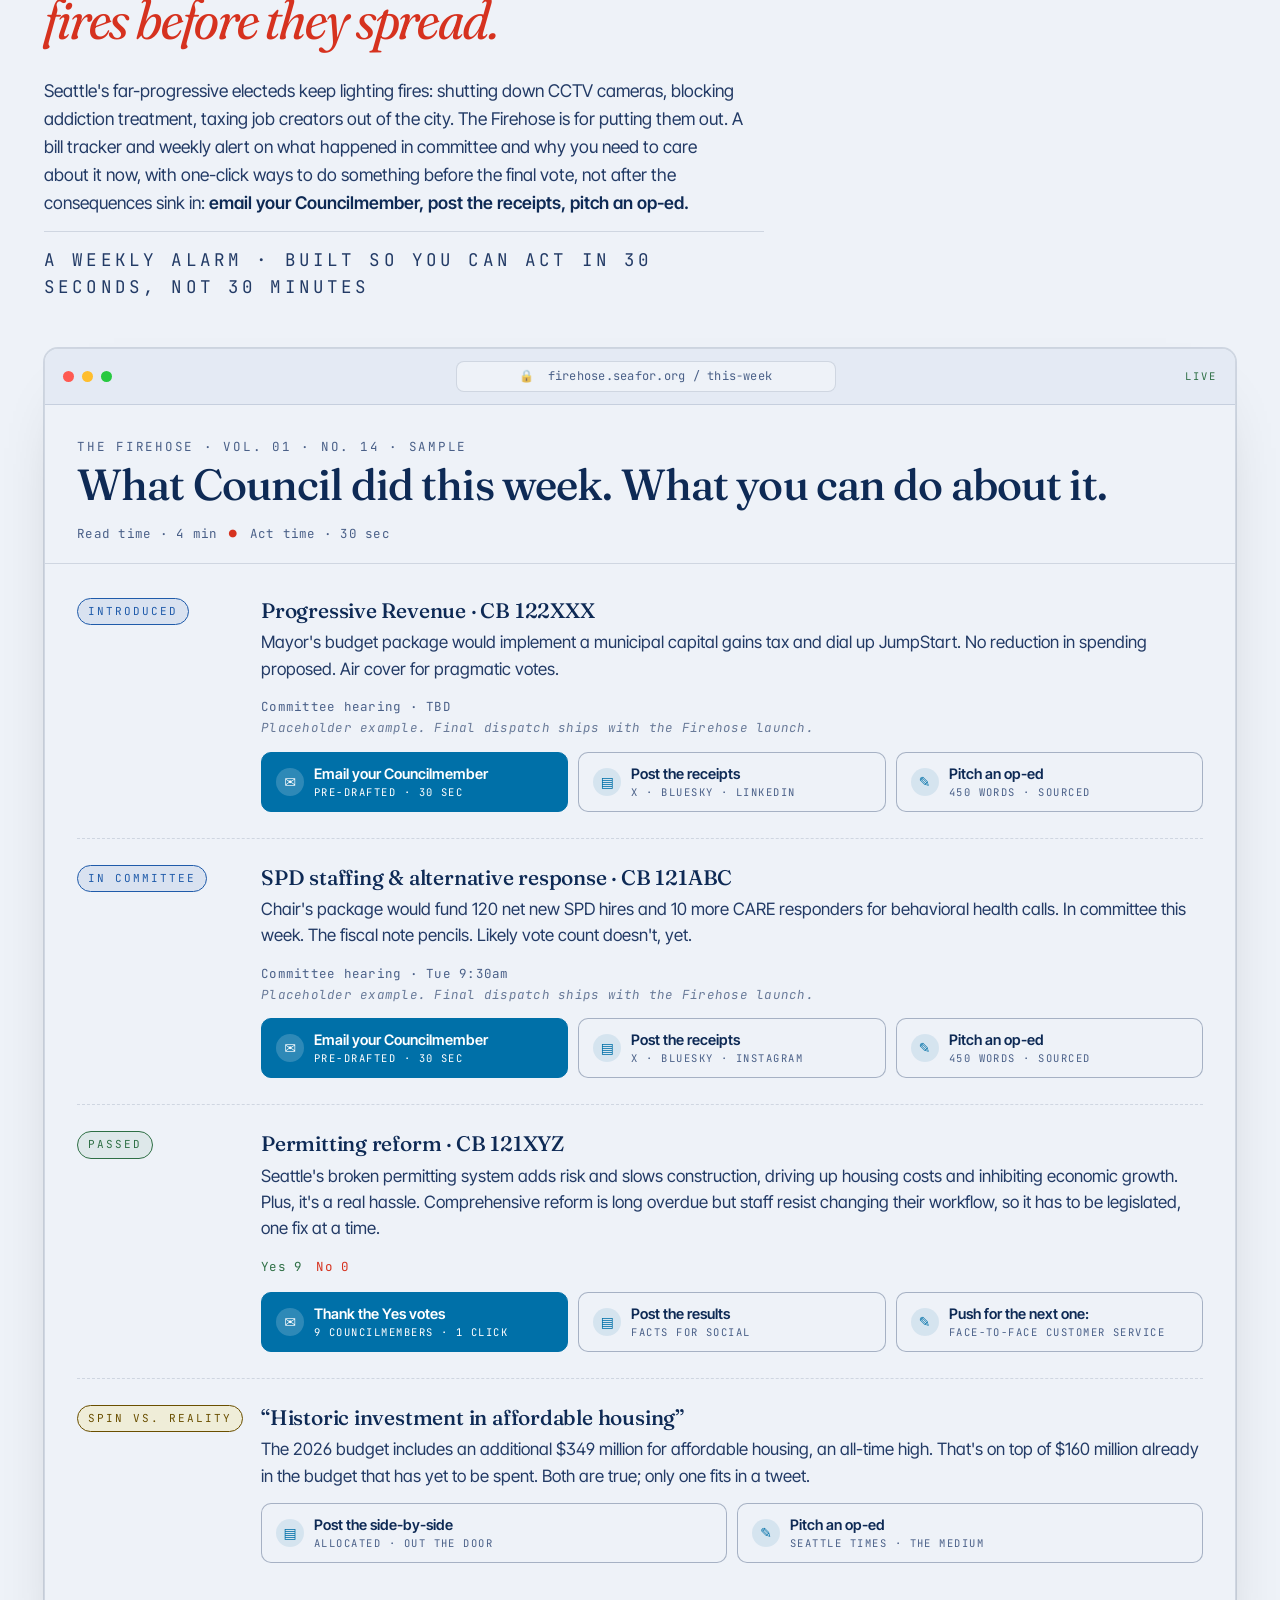
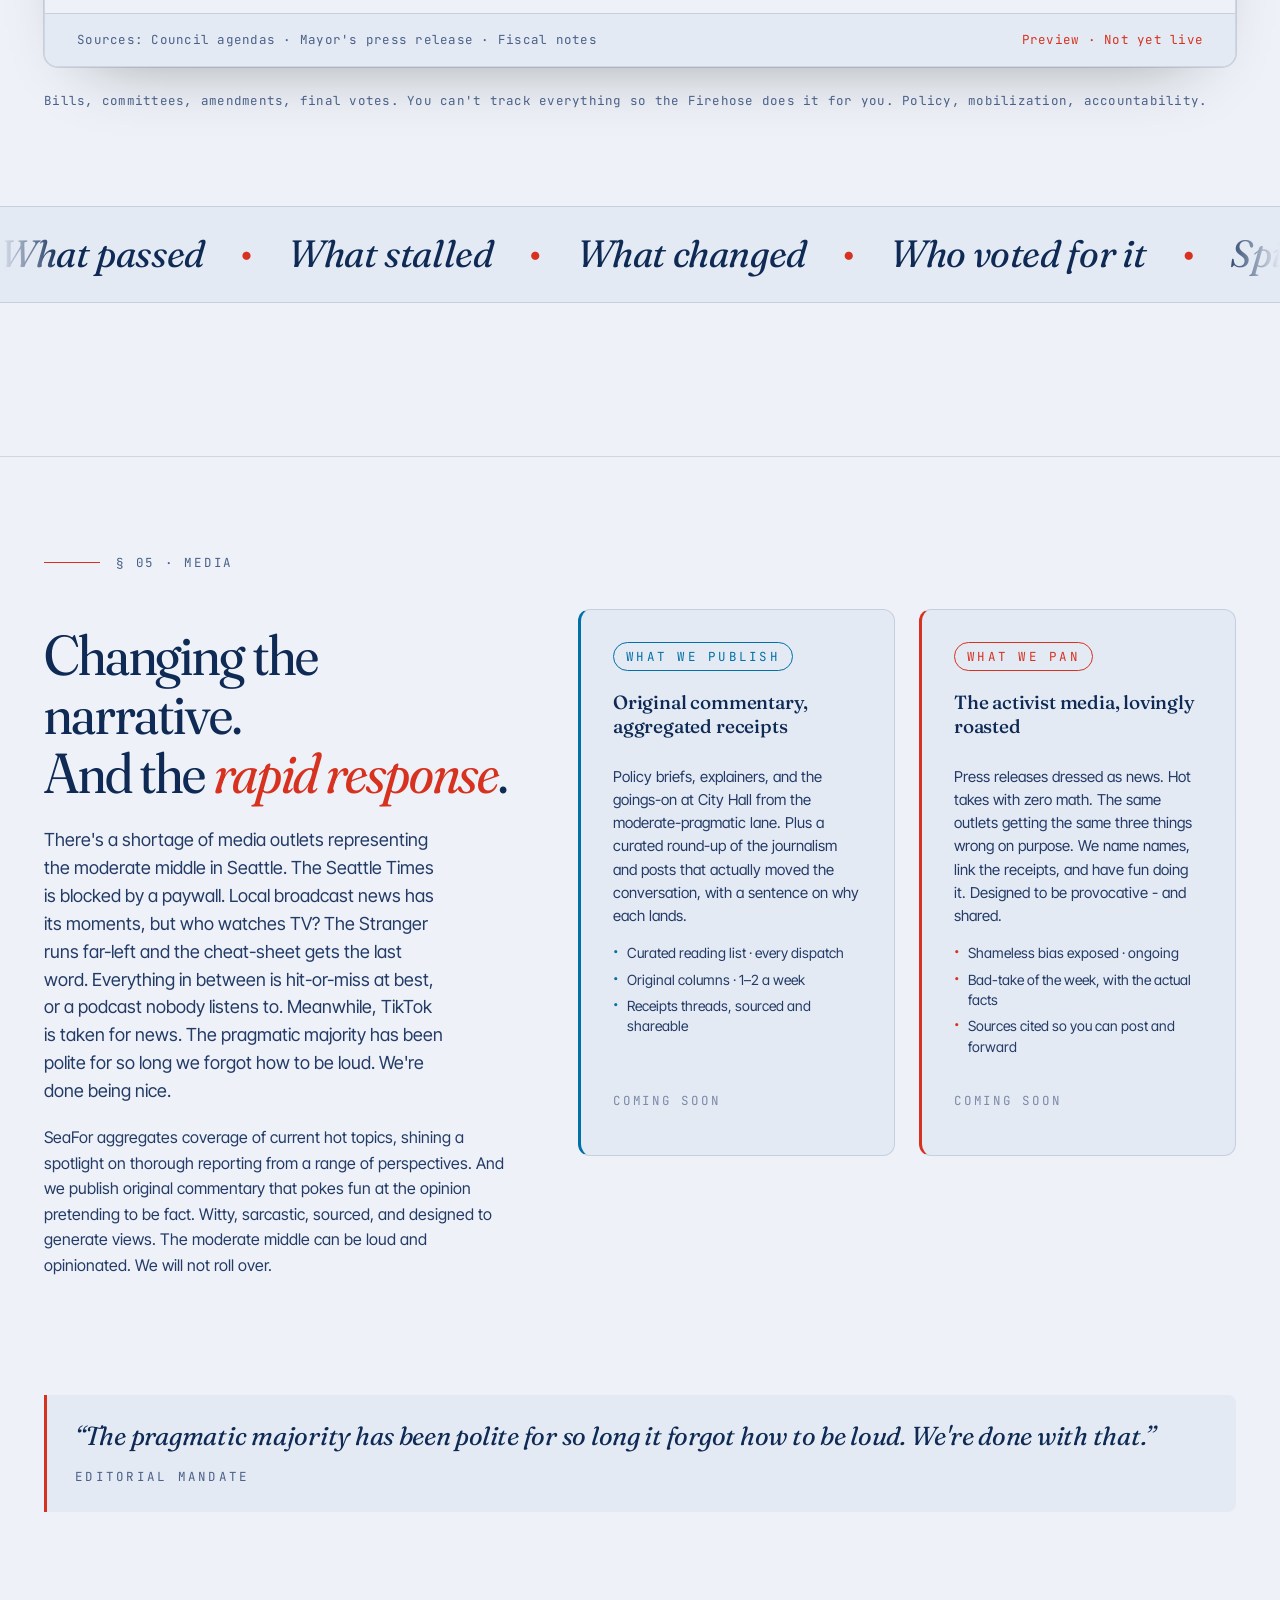
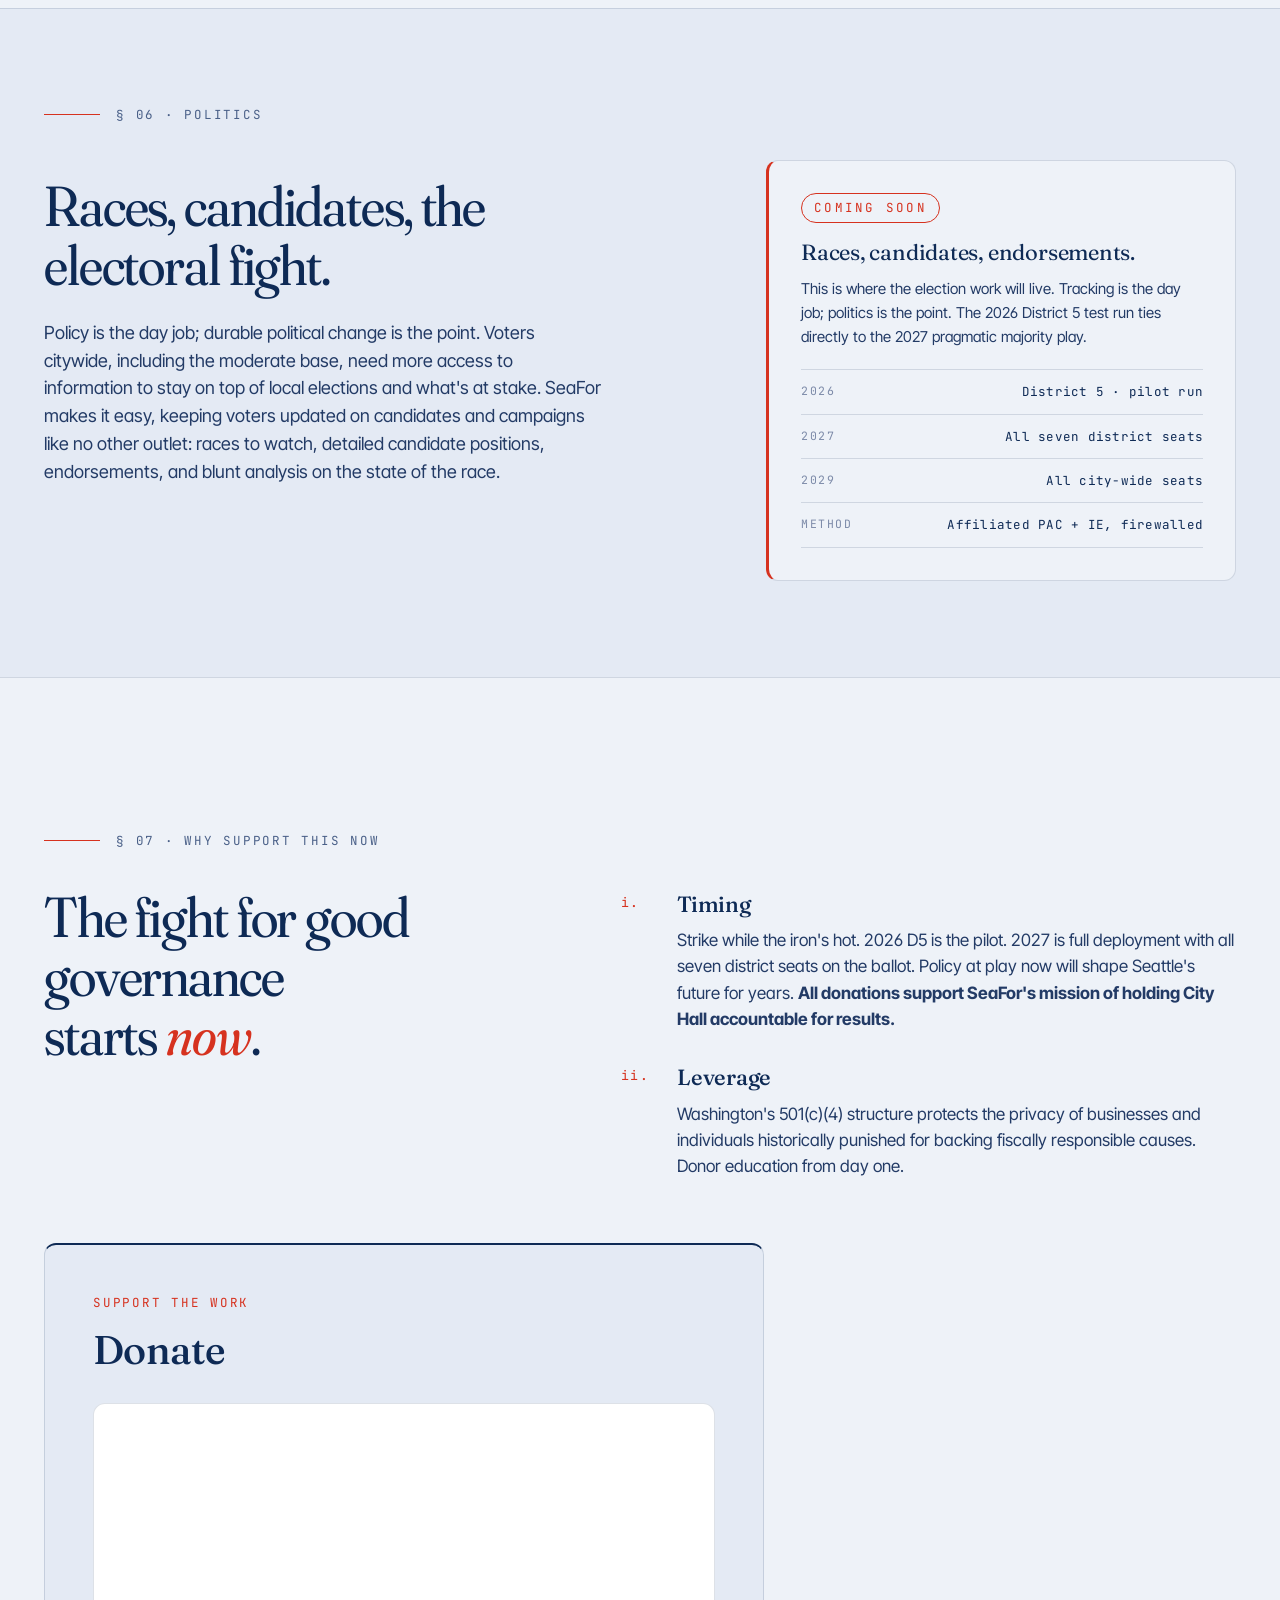
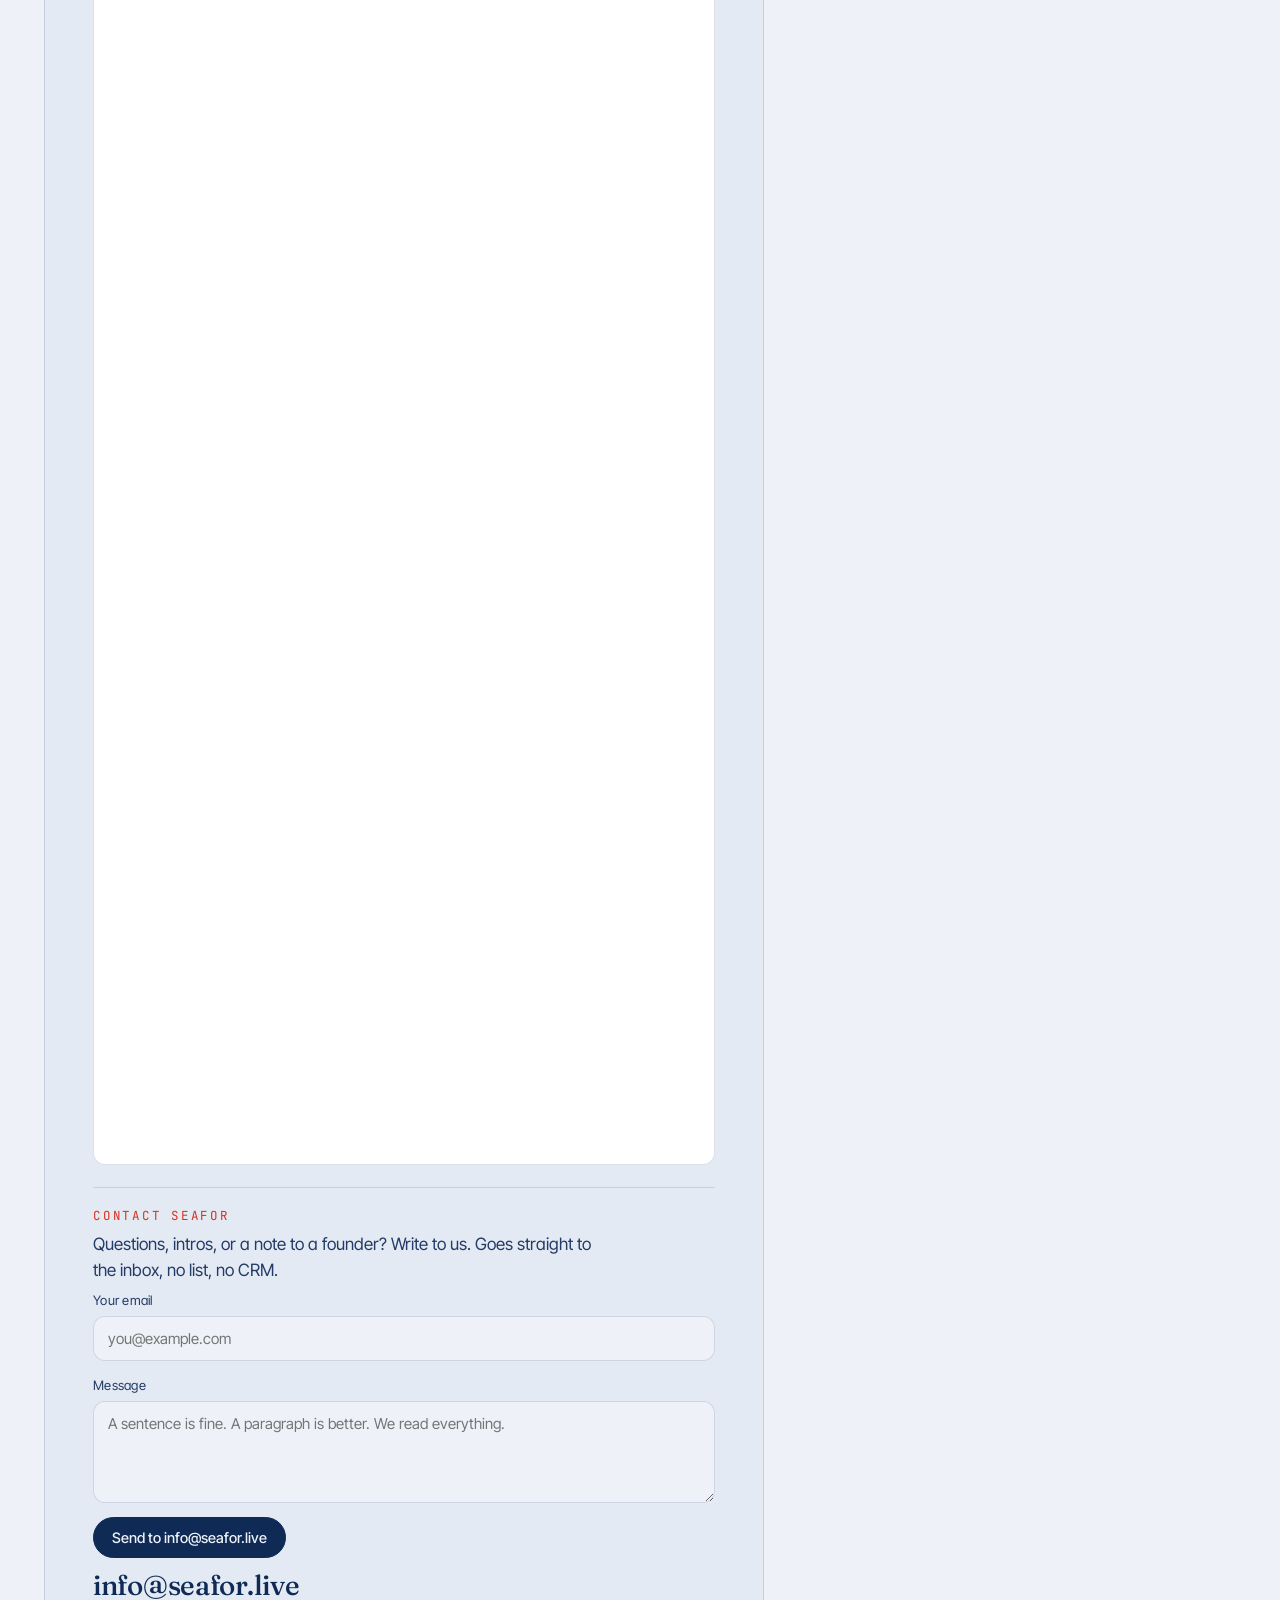
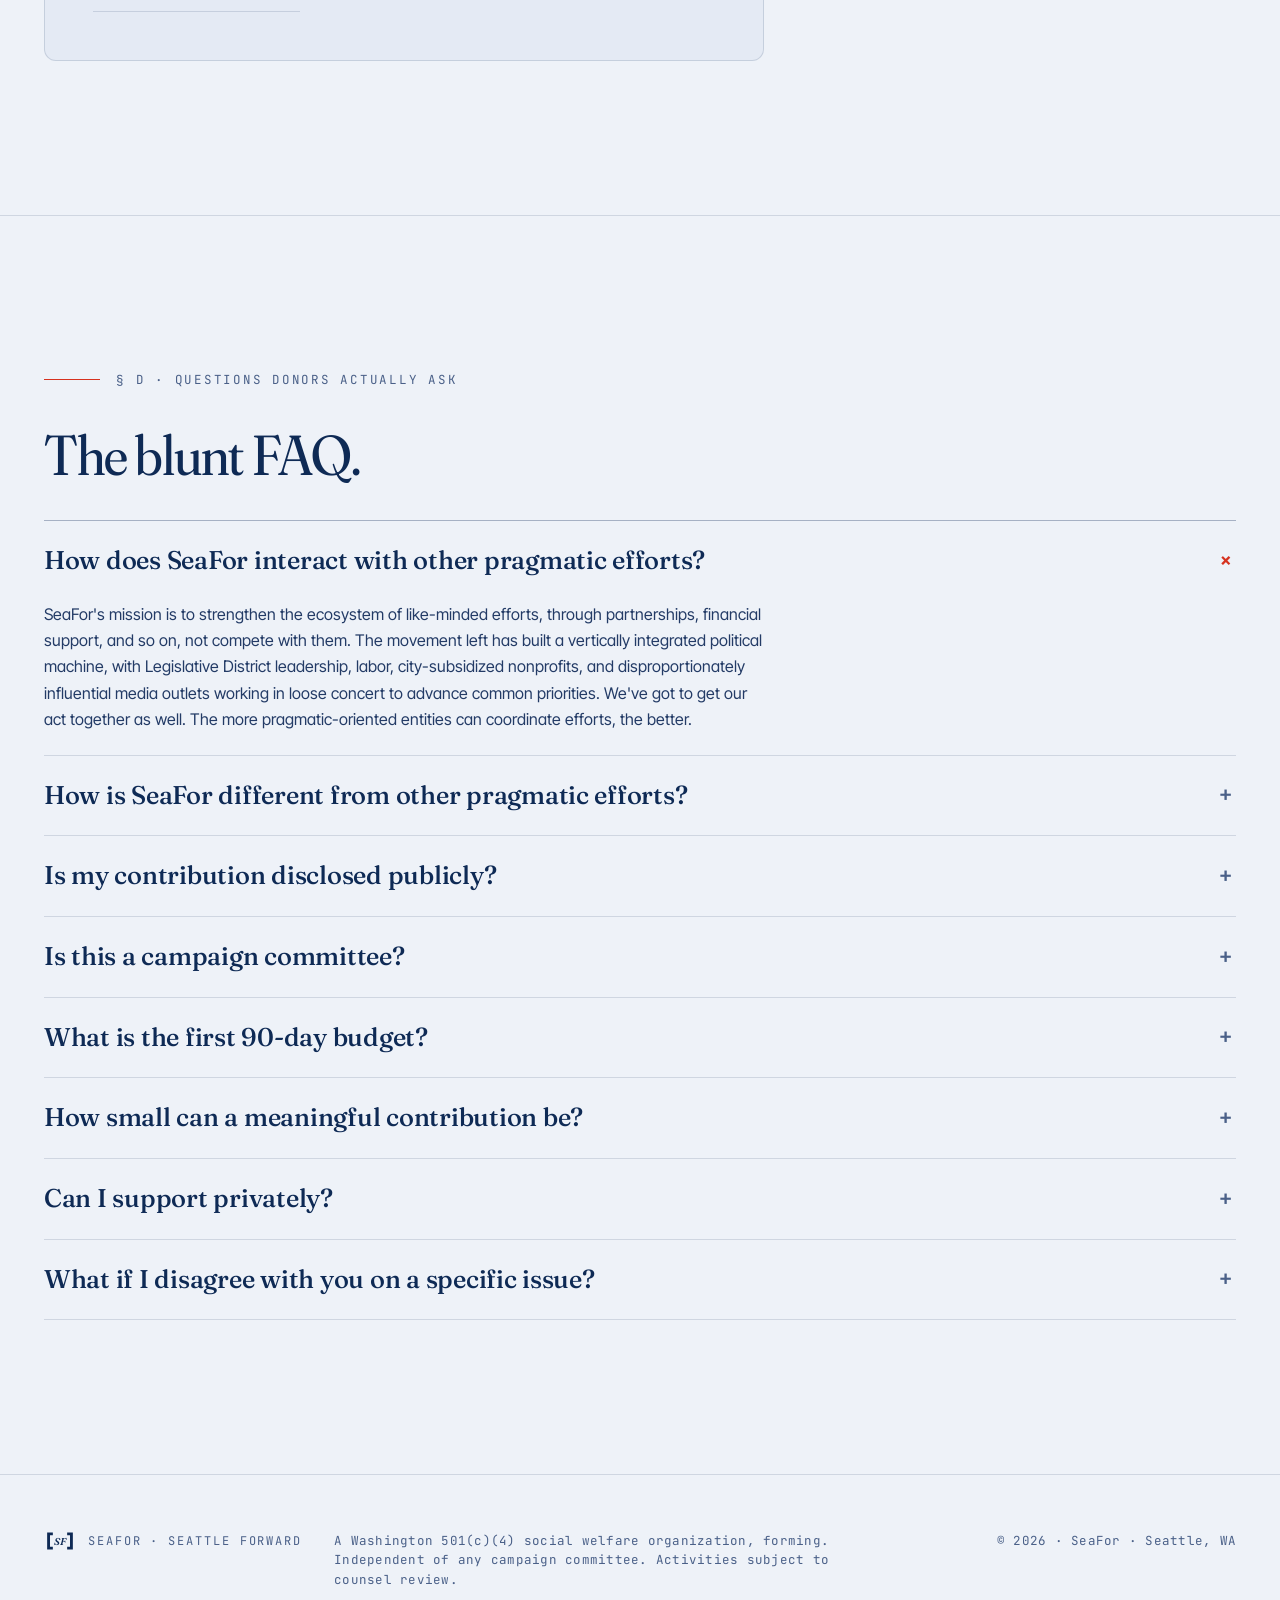
==== commit 6fdf3c96: "Remove quick-pick donation tier buttons The Anedot embed already provides amount selection (one-time" ====
--- a/index.html
+++ b/index.html
@@ -1075,16 +1075,6 @@
             <span class="mono small uppercase">Support the work</span>
             <h3 id="donate-heading" class="donate-title">Donate</h3>
           </div>
-          <p class="donate-tiers-lede mono small">Pick an amount to pre-fill the form. Frequency (one-time, monthly, annually) is set inside the form below.</p>
-          <div class="donate-tiers" role="group" aria-label="Quick-pick donation amount">
-            <button type="button" class="donate-tier" data-donate-amount="250">$250</button>
-            <button type="button" class="donate-tier" data-donate-amount="500">$500</button>
-            <button type="button" class="donate-tier" data-donate-amount="1000">$1,000</button>
-            <button type="button" class="donate-tier" data-donate-amount="5000">$5,000</button>
-            <button type="button" class="donate-tier" data-donate-amount="10000">$10,000</button>
-            <button type="button" class="donate-tier" data-donate-amount="25000">$25,000</button>
-          </div>
-
           <div class="donate-embed" id="donateEmbed" data-donate-embed="anedot" data-donate-base="https://secure.anedot.com/seafor/5e188c23-d653-4f40-bb2c-440c27ebe73a?embed=true">
             <iframe
               src="https://secure.anedot.com/seafor/5e188c23-d653-4f40-bb2c-440c27ebe73a?embed=true"
--- a/styles.css
+++ b/styles.css
@@ -823,39 +823,6 @@
   margin: 0;
   color: var(--fg);
 }
-.donate-tiers-lede { color: var(--fg-2); margin: 0 0 -4px; max-width: 60ch; }
-.donate-tiers {
-  display: grid;
-  grid-template-columns: repeat(auto-fit, minmax(140px, 1fr));
-  gap: 10px;
-}
-.donate-tier {
-  appearance: none;
-  font-family: var(--serif);
-  font-weight: 500;
-  font-size: 20px;
-  letter-spacing: -0.01em;
-  color: var(--fg);
-  background: var(--bg);
-  border: 1px solid var(--rule);
-  border-radius: var(--radius-md, 12px);
-  padding: 18px 16px;
-  cursor: pointer;
-  transition: border-color 160ms ease, background 160ms ease, transform 160ms ease;
-}
-.donate-tier:hover {
-  border-color: var(--accent);
-  transform: translateY(-1px);
-}
-.donate-tier:focus-visible {
-  outline: 2px solid var(--accent);
-  outline-offset: 2px;
-}
-.donate-tier.is-selected {
-  border-color: var(--accent);
-  background: var(--accent);
-  color: #fff;
-}
 .donate-note { color: var(--fg-3); margin: 0; }
 .donate-contact {
   display: flex;
@@ -942,10 +909,6 @@
   align-items: center;
   gap: 16px;
   flex-wrap: wrap;
-}
-
-@media (max-width: 560px) {
-  .donate-tiers { grid-template-columns: 1fr 1fr; }
 }
 
 /* Contact */
